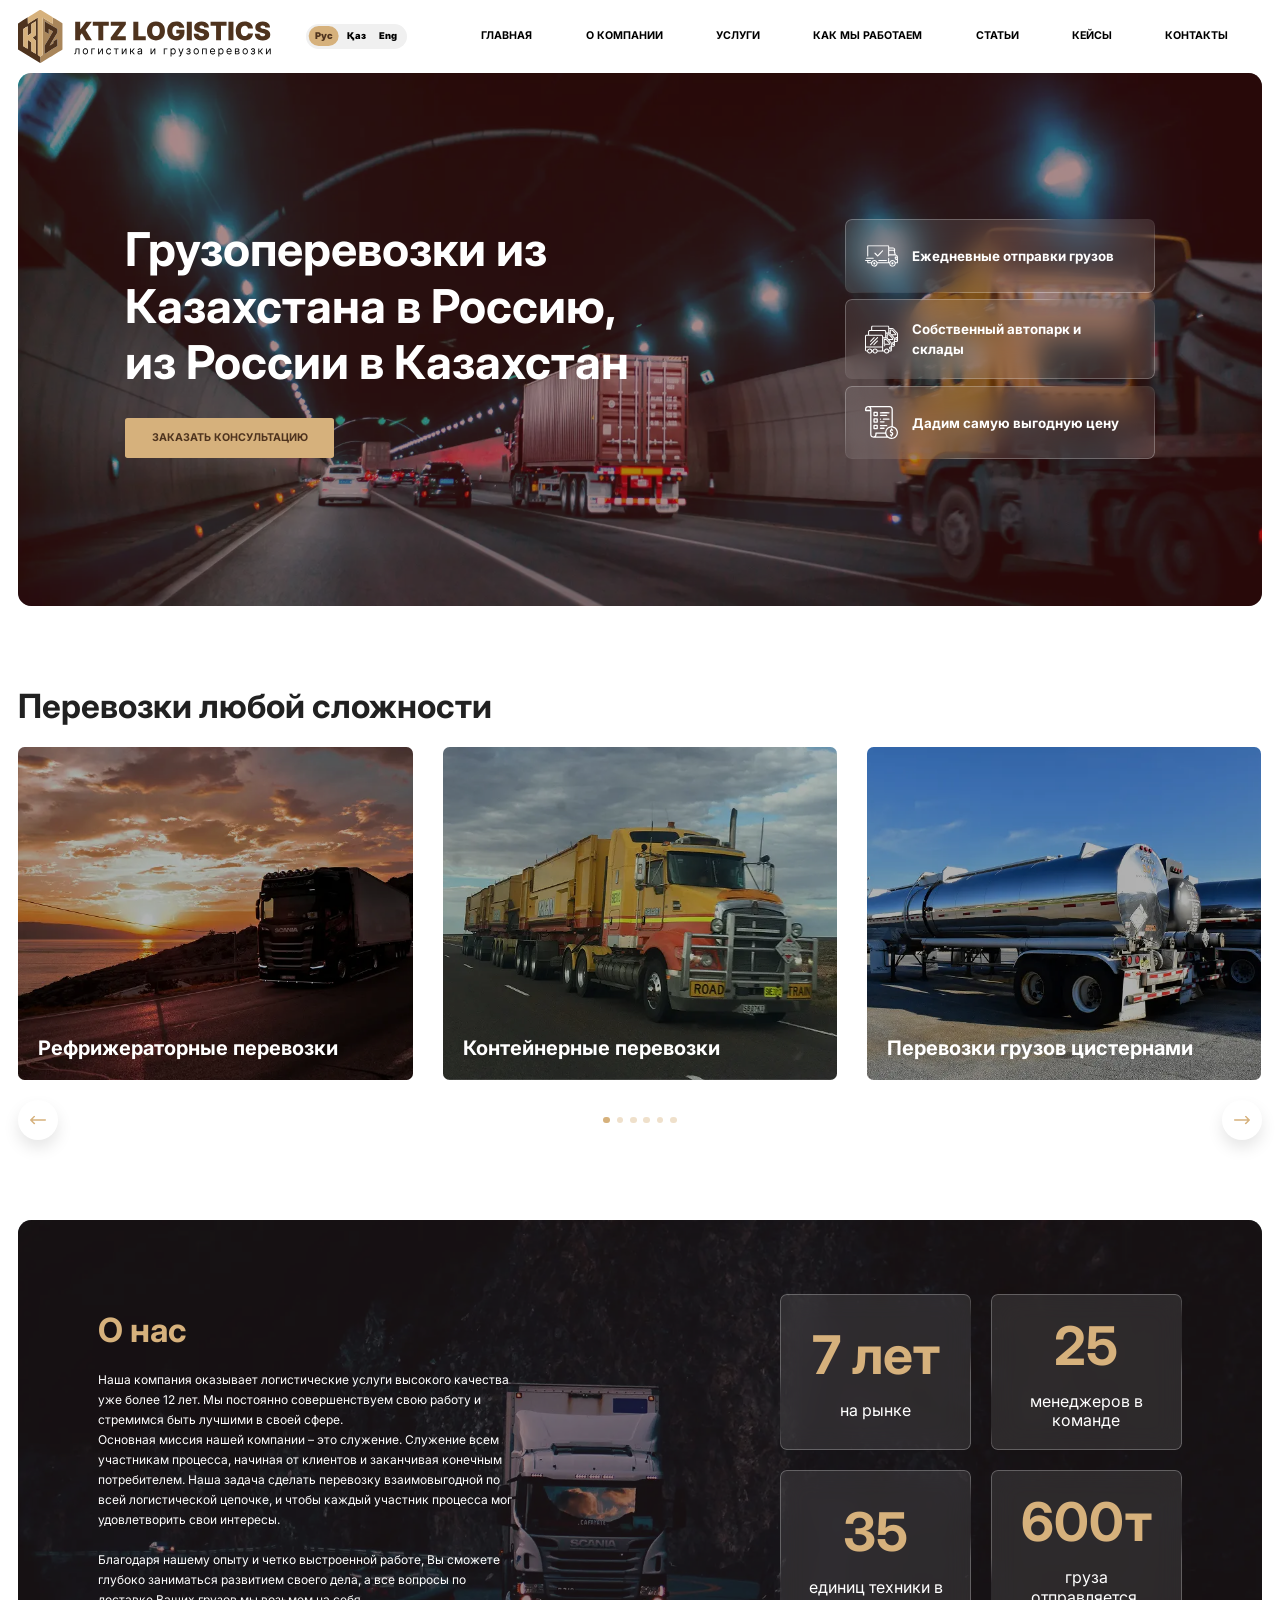
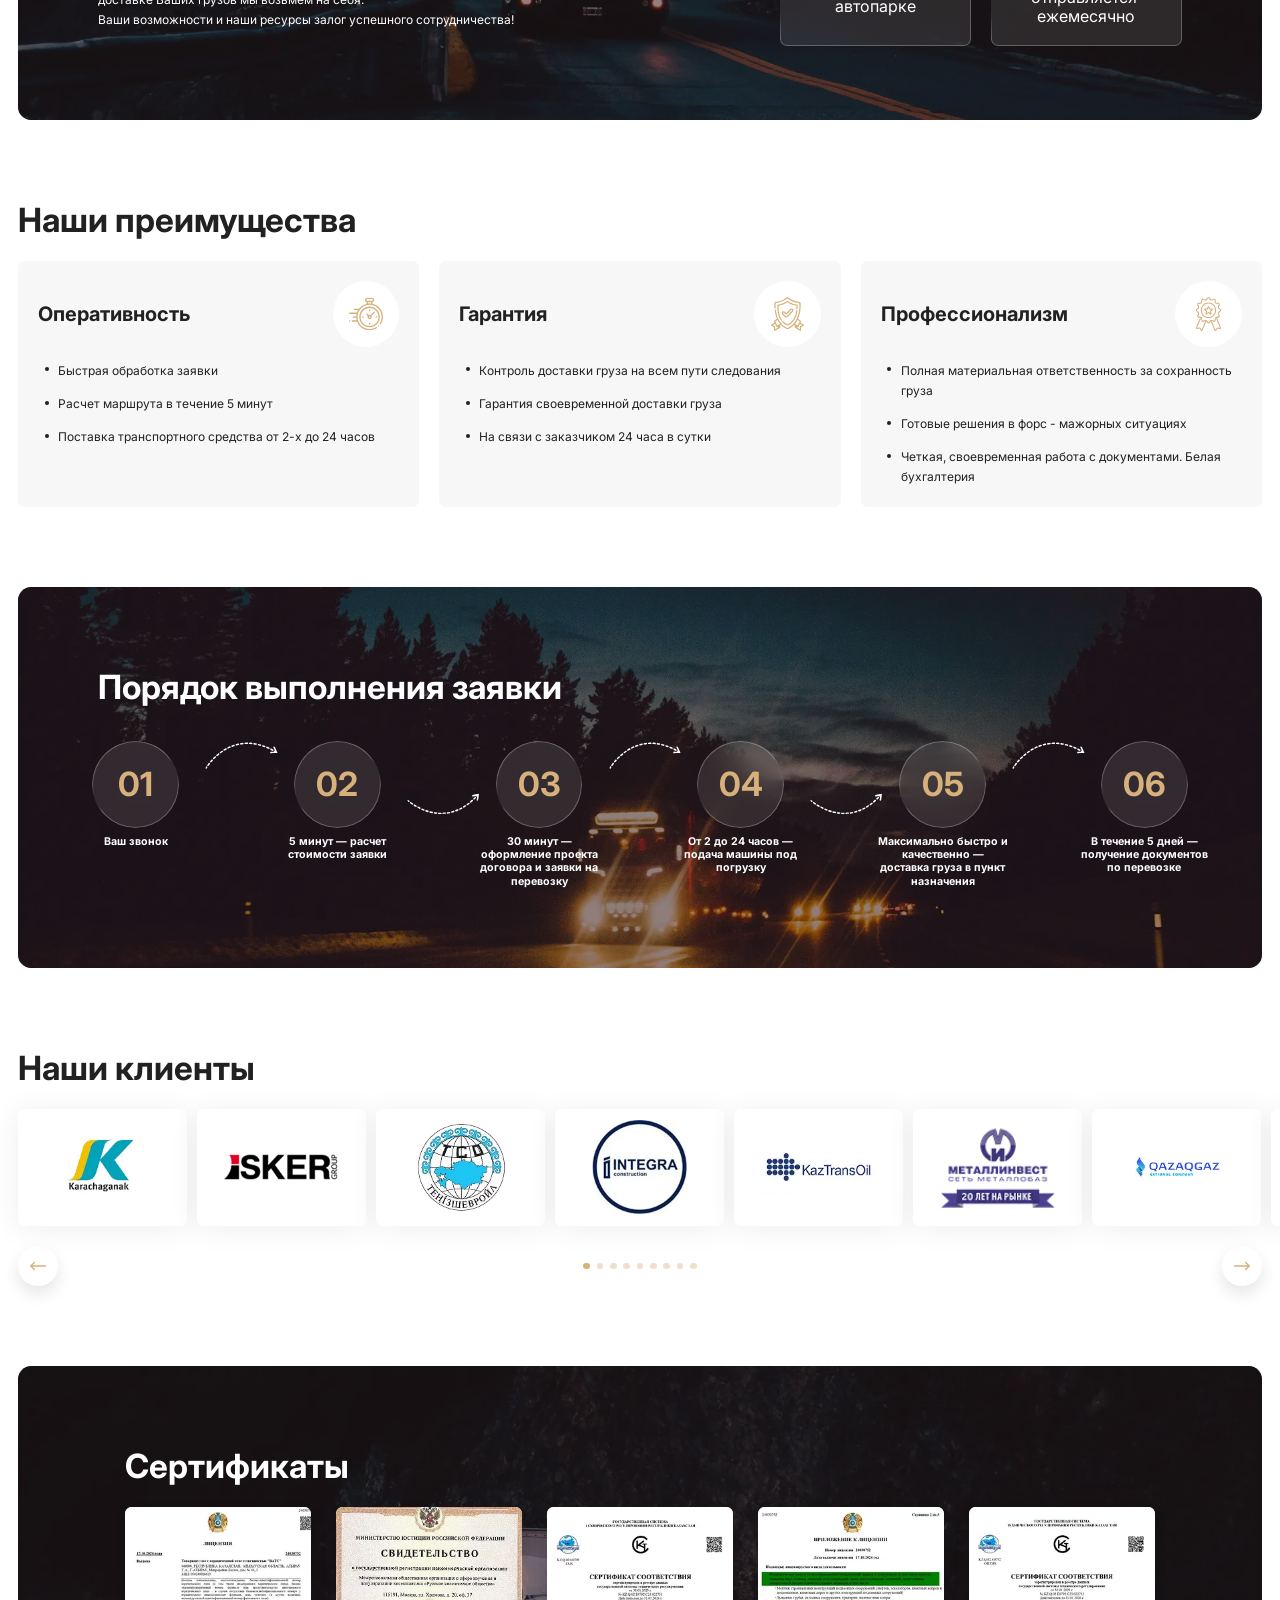
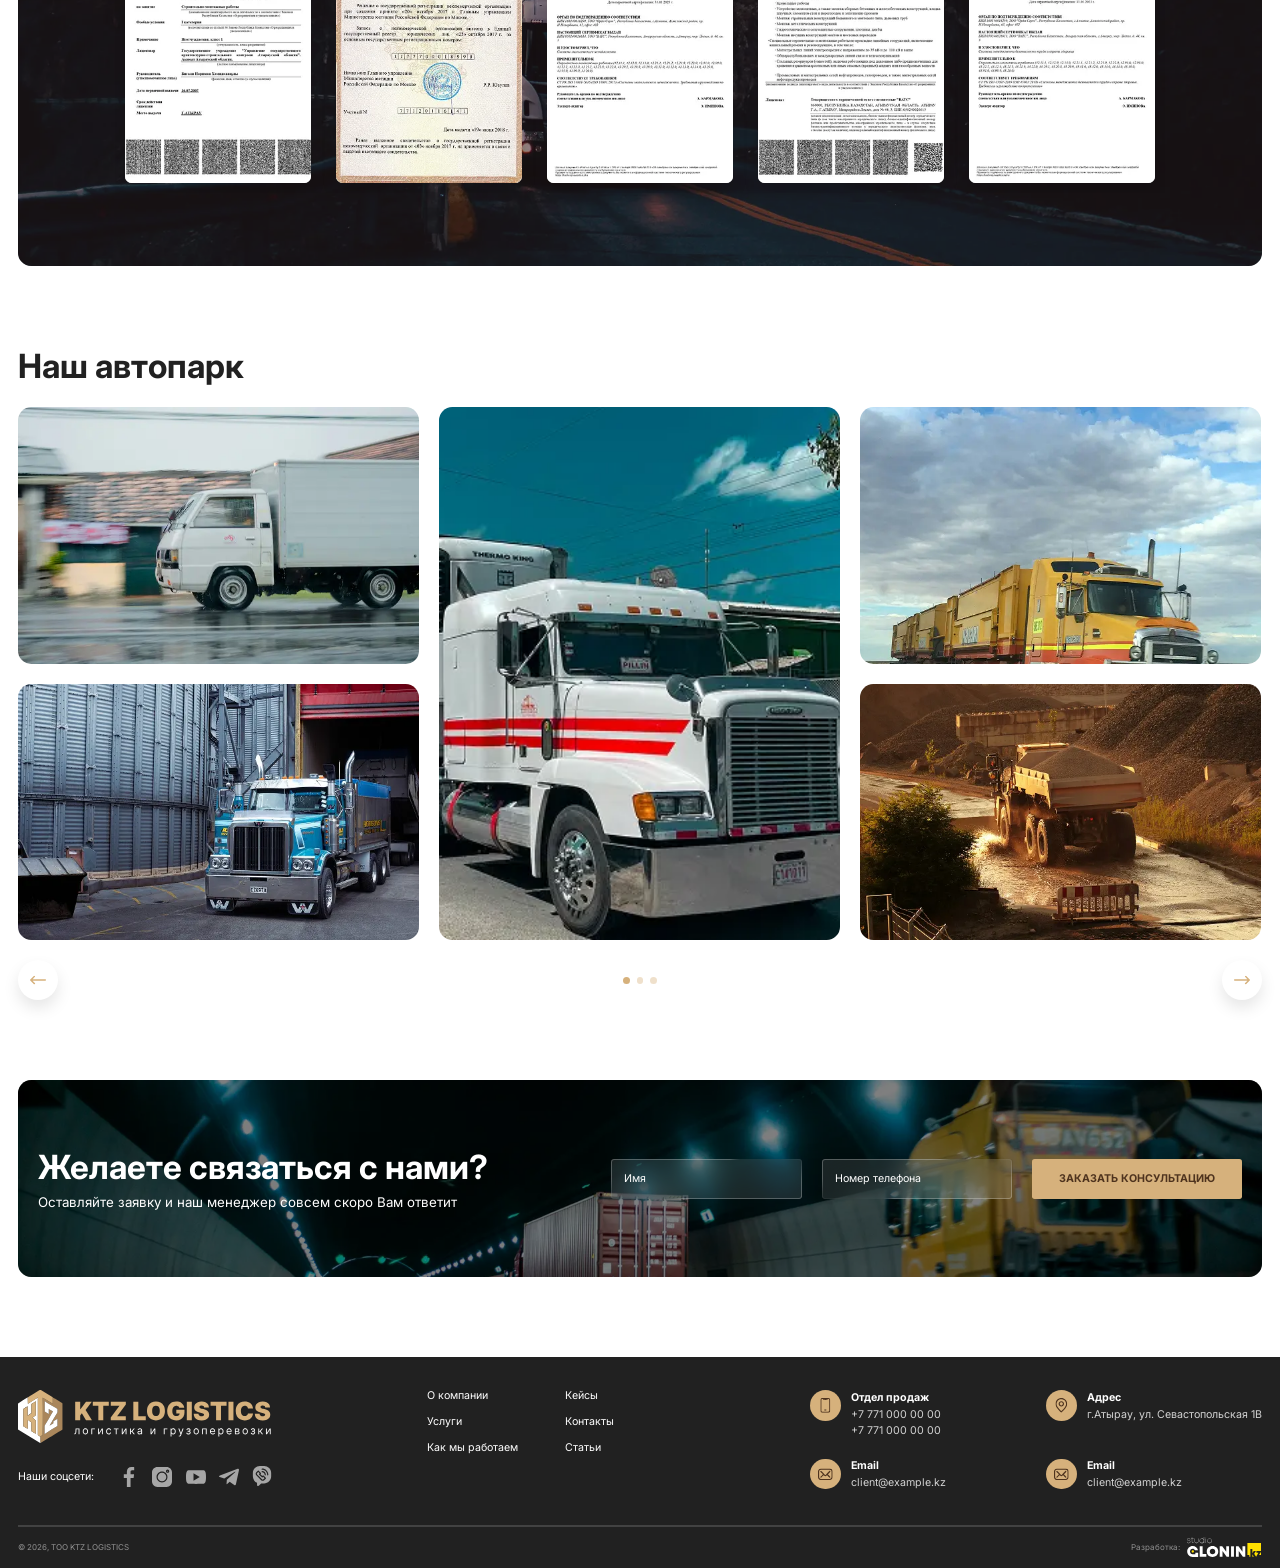
==== index.html @ 437ae52f "Add files via upload" ====
<!DOCTYPE html>
<html lang="en">

<head>
    <meta charset="UTF-8">
    <meta http-equiv="X-UA-Compatible" content="IE=edge">
    <meta name="viewport" content="width=device-width, initial-scale=1.0">
    <title>Home</title>
    <link rel="preconnect" href="https://fonts.googleapis.com">
    <link rel="preconnect" href="https://fonts.gstatic.com" crossorigin>
    <link
        href="https://fonts.googleapis.com/css2?family=Inter:ital,opsz,wght@0,14..32,100..900;1,14..32,100..900&display=swap"
        rel="stylesheet">
    <link rel="stylesheet" href="css/swiper.css">
    <link rel="stylesheet" href="css/aos.css">
    <link rel="stylesheet" href="css/fancybox.css">
    <link rel="stylesheet" href="css/style.min.css">
</head>

<body>

    <header class="header">
        <div class="container">
            <div class="header__inner">
                <div class="header__logo logo" data-aos="fade">
                    <img src="images/logo.svg" alt="logo">
                    <img src="images/logo-white.svg" alt="logo">
                </div>
                <div class="header__wrapper">
                    <div class="header__langs langs" data-aos="fade">
                        <ul class="langs__list">
                            <li class="langs__item">
                                Рус
                            </li>
                            <li class="langs__item">
                                <a class="langs__link" href="#">
                                    Қаз
                                </a>
                            </li>
                            <li class="langs__item">
                                <a class="langs__link" href="#">
                                    Eng
                                </a>
                            </li>
                        </ul>
                    </div>
                    <nav class="header__menu menu" data-aos="fade">
                        <ul class="menu__list">
                            <li class="menu__item">
                                <a class="menu__link" href="#">
                                    Главная
                                </a>
                            </li>
                            <li class="menu__item">
                                <a class="menu__link" href="#">
                                    О компании
                                </a>
                            </li>
                            <li class="menu__item">
                                <a class="menu__link" href="#">
                                    Услуги
                                </a>
                            </li>
                            <li class="menu__item">
                                <a class="menu__link" href="#">
                                    Как мы работаем
                                </a>
                            </li>
                            <li class="menu__item">
                                <a class="menu__link" href="#">
                                    Статьи
                                </a>
                            </li>
                            <li class="menu__item">
                                <a class="menu__link" href="#">
                                    Кейсы
                                </a>
                            </li>
                            <li class="menu__item">
                                <a class="menu__link" href="#">
                                    Контакты
                                </a>
                            </li>
                        </ul>
                    </nav>
                </div>
                <div class="header__wrp" data-aos="fade">
                    <div class="header__burger">
                        <span></span>
                        <span></span>
                        <span></span>
                    </div>
                </div>
            </div>
        </div>
    </header>

    <div class="big-wrapper">
        <div class="wrapper">
            <main class="main">
                <section class="main__heading heading">
                    <div class="container">
                        <div class="heading__inner">
                            <picture class="heading__bg">
                                <img src="images/heading-bg.jpg" alt="bg">
                            </picture>
                            <div class="heading__content" data-aos="fade-right">
                                <h1 class="heading__title">
                                    Грузоперевозки из Казахстана в Россию, <br>
                                    из России в Казахстан
                                </h1>
                                <a class="heading__link btn" href="#">
                                    ЗАказать консультацию
                                </a>
                            </div>
                            <div class="heading__points points">
                                <ul class="points__list">
                                    <li class="points__item" data-aos="fade-up">
                                        <picture class="points__icon">
                                            <img src="images/points-icon-1.svg" alt="icon">
                                        </picture>
                                        <h5 class="points__subtitle">
                                            Ежедневные отправки грузов
                                        </h5>
                                    </li>
                                    <li class="points__item" data-aos="fade-up" data-aos-delay="250">
                                        <picture class="points__icon">
                                            <img src="images/points-icon-2.svg" alt="icon">
                                        </picture>
                                        <h5 class="points__subtitle">
                                            Собственный автопарк и склады
                                        </h5>
                                    </li>
                                    <li class="points__item" data-aos="fade-up" data-aos-delay="500">
                                        <picture class="points__icon">
                                            <img src="images/points-icon-3.svg" alt="icon">
                                        </picture>
                                        <h5 class="points__subtitle">
                                            Дадим самую выгодную цену
                                        </h5>
                                    </li>
                                </ul>
                            </div>
                        </div>
                    </div>
                </section>
                <section class="main__services services">
                    <div class="container">
                        <div class="services__inner">
                            <div class="services__titling titling" data-aos="fade-right">
                                <h2 class="titling__title">
                                    Перевозки любой сложности
                                </h2>
                            </div>
                            <div class="services__slider swiper" data-aos="fade-up">
                                <div class="swiper-wrapper">
                                    <div class="swiper-slide">
                                        <a class="services__item services-item" href="#">
                                            <picture class="services-item__img">
                                                <img src="images/services-img-1.jpg" alt="img">
                                            </picture>
                                            <div class="services-item__text">
                                                Рефрижераторные перевозки
                                            </div>
                                        </a>
                                    </div>
                                    <div class="swiper-slide">
                                        <a class="services__item services-item" href="#">
                                            <picture class="services-item__img">
                                                <img src="images/services-img-2.jpg" alt="img">
                                            </picture>
                                            <div class="services-item__text">
                                                Контейнерные перевозки
                                            </div>
                                        </a>
                                    </div>
                                    <div class="swiper-slide">
                                        <a class="services__item services-item" href="#">
                                            <picture class="services-item__img">
                                                <img src="images/services-img-3.jpg" alt="img">
                                            </picture>
                                            <div class="services-item__text">
                                                Перевозки грузов цистернами
                                            </div>
                                        </a>
                                    </div>
                                    <div class="swiper-slide">
                                        <a class="services__item services-item" href="#">
                                            <picture class="services-item__img">
                                                <img src="images/services-img-1.jpg" alt="img">
                                            </picture>
                                            <div class="services-item__text">
                                                Рефрижераторные перевозки
                                            </div>
                                        </a>
                                    </div>
                                    <div class="swiper-slide">
                                        <a class="services__item services-item" href="#">
                                            <picture class="services-item__img">
                                                <img src="images/services-img-2.jpg" alt="img">
                                            </picture>
                                            <div class="services-item__text">
                                                Контейнерные перевозки
                                            </div>
                                        </a>
                                    </div>
                                    <div class="swiper-slide">
                                        <a class="services__item services-item" href="#">
                                            <picture class="services-item__img">
                                                <img src="images/services-img-3.jpg" alt="img">
                                            </picture>
                                            <div class="services-item__text">
                                                Перевозки грузов цистернами
                                            </div>
                                        </a>
                                    </div>
                                </div>
                                <div class="services__navigation navigation">
                                    <div class="navigation__arrow arrow arrow--services-prev">
                                        <svg width="24" height="24" viewBox="0 0 24 24" fill="none"
                                            xmlns="http://www.w3.org/2000/svg">
                                            <g clip-path="url(#clip0_5903_259230)">
                                                <g clip-path="url(#clip1_5903_259230)">
                                                    <path
                                                        d="M3.83919 10.8889C3.92505 10.8889 4.015 10.8889 4.10086 10.8889C10.2992 10.893 16.5015 10.897 22.6998 10.9011C22.8797 10.9011 23.0719 10.9093 23.2436 10.9584C23.7261 11.0974 24.0409 11.5839 23.9959 12.0705C23.9469 12.5815 23.5625 12.9945 23.0596 13.0599C22.9165 13.0763 22.7734 13.0763 22.6303 13.0763C16.4525 13.0722 10.2705 13.0681 4.09268 13.064C3.99456 13.064 3.89643 13.064 3.7983 13.064C3.79421 13.0803 3.78604 13.1008 3.78195 13.1171C3.8351 13.1744 3.88825 13.2316 3.9414 13.2889C5.06985 14.4173 6.1983 15.5417 7.32266 16.6742C7.86236 17.218 7.76014 17.9907 7.11415 18.3955C6.67667 18.6694 6.18604 18.6122 5.79353 18.2197C4.95537 17.3897 4.12539 16.5556 3.29132 15.7216C2.3305 14.7648 1.37377 13.8081 0.412954 12.8473C-0.147182 12.2872 -0.143093 11.6739 0.421132 11.1137C2.1874 9.35565 3.94958 7.59755 5.71176 5.83128C6.06747 5.47558 6.47224 5.33248 6.95469 5.52055C7.69064 5.81084 7.8828 6.71033 7.32675 7.28682C6.66849 7.96962 5.99387 8.63197 5.32335 9.30249C4.86134 9.7645 4.39933 10.2265 3.93732 10.6926C3.89234 10.7376 3.85146 10.7867 3.80648 10.8357C3.82284 10.8521 3.83101 10.8725 3.83919 10.8889Z"
                                                        fill="#D6B17C" />
                                                </g>
                                            </g>
                                            <defs>
                                                <clipPath id="clip0_5903_259230">
                                                    <rect width="24" height="24" fill="white"
                                                        transform="translate(24 1.04908e-06) rotate(90)" />
                                                </clipPath>
                                                <clipPath id="clip1_5903_259230">
                                                    <rect width="13.1285" height="24" fill="white"
                                                        transform="translate(24 5.4375) rotate(90)" />
                                                </clipPath>
                                            </defs>
                                        </svg>
                                    </div>
                                    <div class="navigation__pagination pagination pagination--services"></div>
                                    <div class="navigation__arrow arrow arrow--services-next">
                                        <svg width="24" height="24" viewBox="0 0 24 24" fill="none"
                                            xmlns="http://www.w3.org/2000/svg">
                                            <g clip-path="url(#clip0_5903_259277)">
                                                <g clip-path="url(#clip1_5903_259277)">
                                                    <path
                                                        d="M20.1608 10.8889C20.0749 10.8889 19.9849 10.8889 19.8991 10.8889C13.7008 10.893 7.4984 10.897 1.3001 10.9011C1.1202 10.9011 0.928041 10.9093 0.75632 10.9584C0.273867 11.0974 -0.0409538 11.5839 0.00402063 12.0705C0.0530837 12.5815 0.437411 12.9945 0.940307 13.0599C1.08341 13.0763 1.22651 13.0763 1.36961 13.0763C7.54746 13.0722 13.7294 13.0681 19.9073 13.064C20.0054 13.064 20.1035 13.064 20.2016 13.064C20.2057 13.0803 20.2139 13.1008 20.218 13.1171C20.1648 13.1744 20.1117 13.2316 20.0585 13.2889C18.9301 14.4173 17.8016 15.5417 16.6773 16.6742C16.1376 17.218 16.2398 17.9907 16.8858 18.3955C17.3233 18.6694 17.8139 18.6122 18.2064 18.2197C19.0446 17.3897 19.8745 16.5556 20.7086 15.7216C21.6694 14.7648 22.6262 13.8081 23.587 12.8473C24.1471 12.2872 24.143 11.6739 23.5788 11.1137C21.8125 9.35565 20.0504 7.59755 18.2882 5.83128C17.9325 5.47558 17.5277 5.33248 17.0452 5.52055C16.3093 5.81084 16.1171 6.71033 16.6732 7.28682C17.3314 7.96962 18.0061 8.63197 18.6766 9.30249C19.1386 9.7645 19.6006 10.2265 20.0626 10.6926C20.1076 10.7376 20.1485 10.7867 20.1935 10.8357C20.1771 10.8521 20.1689 10.8725 20.1608 10.8889Z"
                                                        fill="#D6B17C" />
                                                </g>
                                            </g>
                                            <defs>
                                                <clipPath id="clip0_5903_259277">
                                                    <rect width="24" height="24" fill="white"
                                                        transform="matrix(4.37114e-08 1 1 -4.37114e-08 0 1.04908e-06)" />
                                                </clipPath>
                                                <clipPath id="clip1_5903_259277">
                                                    <rect width="13.1285" height="24" fill="white"
                                                        transform="matrix(4.37114e-08 1 1 -4.37114e-08 0 5.4375)" />
                                                </clipPath>
                                            </defs>
                                        </svg>

                                    </div>
                                </div>
                            </div>
                        </div>
                    </div>
                </section>
                <section class="main__about about" data-aos="fade-up">
                    <div class="container">
                        <div class="about__inner">
                            <div class="about__titling titling titling--light" data-aos="fade-right">
                                <h2 class="titling__title">
                                    О нас
                                </h2>
                                <p class="titling__text">
                                    Наша компания оказывает логистические услуги высокого качества уже более 12 лет. Мы
                                    постоянно совершенствуем свою работу и стремимся быть лучшими в своей сфере. <br>
                                    Основная миссия нашей компании – это служение. Служение всем участникам процесса,
                                    начиная от клиентов и заканчивая конечным потребителем. Наша задача сделать
                                    перевозку
                                    взаимовыгодной по всей логистической цепочке, и чтобы каждый участник процесса мог
                                    удовлетворить свои интересы.
                                    <br> <br>
                                    Благодаря нашему опыту и четко выстроенной работе, Вы сможете глубоко заниматься
                                    развитием своего дела, а все вопросы по <br>
                                    доставке Ваших грузов мы возьмем на себя. <br>
                                    Ваши возможности и наши ресурсы залог успешного сотрудничества!
                                </p>
                            </div>
                            <picture class="about__bg">
                                <img src="images/about-bg.jpg" alt="bg">
                            </picture>
                            <div class="about__digits digits">
                                <ul class="digits__list">
                                    <li class="digits__item" data-aos="zoom-in" data-aos-delay="250">
                                        <div class="digits__digit">
                                            7 лет
                                        </div>
                                        <div class="digits__text">
                                            на рынке
                                        </div>
                                    </li>
                                    <li class="digits__item" data-aos="zoom-in" data-aos-delay="500">
                                        <div class="digits__digit">
                                            25
                                        </div>
                                        <div class="digits__text">
                                            менеджеров
                                            в команде
                                        </div>
                                    </li>
                                    <li class="digits__item" data-aos="zoom-in" data-aos-delay="750">
                                        <div class="digits__digit">
                                            35
                                        </div>
                                        <div class="digits__text">
                                            единиц техники
                                            в автопарке
                                        </div>
                                    </li>
                                    <li class="digits__item" data-aos="zoom-in" data-aos-delay="1000">
                                        <div class="digits__digit">
                                            600т
                                        </div>
                                        <div class="digits__text">
                                            груза отправляется ежемесячно
                                        </div>
                                    </li>
                                </ul>
                            </div>
                        </div>
                    </div>
                </section>
                <section class="main__advantages advantages">
                    <div class="container">
                        <div class="advantages__titling titling" data-aos="fade-right">
                            <h2 class="titling__title">
                                Наши преимущества
                            </h2>
                        </div>
                        <div class="advantages__items">
                            <div class="advantages__item advantages-item" data-aos="zoom-in">
                                <div class="advantages-item__head">
                                    <h5 class="advantages-item__title">
                                        Оперативность
                                    </h5>
                                    <picture class="advantages-item__icon">
                                        <img src="images/advantages-icon-1.svg" alt="icon">
                                    </picture>
                                </div>
                                <ul class="advantages-item__list">
                                    <li class="advantages-item__point">
                                        Быстрая обработка заявки
                                    </li>
                                    <li class="advantages-item__point">
                                        Расчет маршрута в течение 5 минут
                                    </li>
                                    <li class="advantages-item__point">
                                        Поставка транспортного средства от 2-х до 24 часов
                                    </li>
                                </ul>
                            </div>
                            <div class="advantages__item advantages-item" data-aos="zoom-in" data-aos-delay="250">
                                <div class="advantages-item__head">
                                    <h5 class="advantages-item__title">
                                        Гарантия
                                    </h5>
                                    <picture class="advantages-item__icon">
                                        <img src="images/advantages-icon-2.svg" alt="icon">
                                    </picture>
                                </div>
                                <ul class="advantages-item__list">
                                    <li class="advantages-item__point">
                                        Контроль доставки груза на всем пути следования
                                    </li>
                                    <li class="advantages-item__point">
                                        Гарантия своевременной доставки груза
                                    </li>
                                    <li class="advantages-item__point">
                                        На связи с заказчиком 24 часа в сутки
                                    </li>
                                </ul>
                            </div>
                            <div class="advantages__item advantages-item" data-aos="zoom-in" data-aos-delay="500">
                                <div class="advantages-item__head">
                                    <h5 class="advantages-item__title">
                                        Профессионализм
                                    </h5>
                                    <picture class="advantages-item__icon">
                                        <img src="images/advantages-icon-3.svg" alt="icon">
                                    </picture>
                                </div>
                                <ul class="advantages-item__list">
                                    <li class="advantages-item__point">
                                        Полная материальная ответственность за сохранность груза
                                    </li>
                                    <li class="advantages-item__point">
                                        Готовые решения в форс - мажорных ситуациях
                                    </li>
                                    <li class="advantages-item__point">
                                        Четкая, своевременная работа с документами. Белая бухгалтерия
                                    </li>
                                </ul>
                            </div>
                        </div>
                    </div>
                </section>
                <section class="main__steps steps" data-aos="fade-up">
                    <div class="container">
                        <div class="steps__inner">
                            <div class="steps__titling titling titling--white" data-aos="fade-right">
                                <h2 class="titling__title">
                                    Порядок выполнения заявки
                                </h2>
                            </div>
                            <picture class="steps__bg">
                                <img src="images/steps-bg.jpg" alt="bg">
                            </picture>
                            <ol class="steps__list">
                                <li class="steps__item steps-item" data-aos="zoom-in">
                                    <div class="steps-item__head">
                                        <div class="steps-item__digit">

                                        </div>
                                    </div>
                                    <div class="steps-item__text">
                                        Ваш звонок
                                    </div>
                                    <picture class="steps-item__arrow">
                                        <img src="images/steps-arrow-1.svg" alt="arrow" data-aos="fade"
                                            data-aos-delay="250">
                                    </picture>
                                </li>
                                <li class="steps__item steps-item" data-aos="zoom-in" data-aos-delay="250">
                                    <div class="steps-item__head">
                                        <div class="steps-item__digit">

                                        </div>
                                    </div>
                                    <div class="steps-item__text">
                                        5 минут — расчет <br> стоимости заявки
                                    </div>
                                    <picture class="steps-item__arrow">
                                        <img src="images/steps-arrow-2.svg" alt="arrow" data-aos="fade"
                                            data-aos-delay="500">
                                    </picture>
                                </li>
                                <li class="steps__item steps-item" data-aos="zoom-in" data-aos-delay="500">
                                    <div class="steps-item__head">
                                        <div class="steps-item__digit">

                                        </div>
                                    </div>
                                    <div class="steps-item__text">
                                        30 минут — <br> оформление проекта <br> договора и заявки на <br> перевозку
                                    </div>
                                    <picture class="steps-item__arrow">
                                        <img src="images/steps-arrow-1.svg" alt="arrow" data-aos="fade"
                                            data-aos-delay="750">
                                    </picture>
                                </li>
                                <li class="steps__item steps-item" data-aos="zoom-in" data-aos-delay="750">
                                    <div class="steps-item__head">
                                        <div class="steps-item__digit">

                                        </div>
                                    </div>
                                    <div class="steps-item__text">
                                        От 2 до 24 часов — <br> подача машины под <br> погрузку
                                    </div>
                                    <picture class="steps-item__arrow">
                                        <img src="images/steps-arrow-2.svg" alt="arrow" data-aos="fade"
                                            data-aos-delay="1000">
                                    </picture>
                                </li>
                                <li class="steps__item steps-item" data-aos="zoom-in" data-aos-delay="1000">
                                    <div class="steps-item__head">
                                        <div class="steps-item__digit">

                                        </div>
                                    </div>
                                    <div class="steps-item__text">
                                        Максимально быстро и <br> качественно — <br> доставка груза в пункт назначения
                                    </div>
                                    <picture class="steps-item__arrow">
                                        <img src="images/steps-arrow-1.svg" alt="arrow" data-aos="fade"
                                            data-aos-delay="1250">
                                    </picture>
                                </li>
                                <li class="steps__item steps-item" data-aos="zoom-in" data-aos-delay="1250">
                                    <div class="steps-item__head">
                                        <div class="steps-item__digit">

                                        </div>
                                    </div>
                                    <div class="steps-item__text">
                                        В течение 5 дней — <br> получение документов <br> по перевозке
                                    </div>
                                </li>
                            </ol>
                        </div>
                    </div>
                </section>
                <section class="main__partners partners">
                    <div class="container">
                        <div class="partners__inner">
                            <div class="partners__titling titling" data-aos="fade-right">
                                <h2 class="titling__title">
                                    Наши клиенты
                                </h2>
                            </div>
                            <div class="partners__slider swiper" data-aos="fade-up">
                                <div class="swiper-wrapper">
                                    <div class="swiper-slide">
                                        <div class="partners__item partners-item">
                                            <picture class="partners-item__img"> <img src="images/partners-img-1.png"
                                                    alt="img">
                                            </picture>
                                        </div>
                                    </div>
                                    <div class="swiper-slide">
                                        <div class="partners__item partners-item">
                                            <picture class="partners-item__img"> <img src="images/partners-img-2.png"
                                                    alt="img">
                                            </picture>
                                        </div>
                                    </div>
                                    <div class="swiper-slide">
                                        <div class="partners__item partners-item">
                                            <picture class="partners-item__img"> <img src="images/partners-img-3.png"
                                                    alt="img">
                                            </picture>
                                        </div>
                                    </div>
                                    <div class="swiper-slide">
                                        <div class="partners__item partners-item">
                                            <picture class="partners-item__img"> <img src="images/partners-img-4.png"
                                                    alt="img">
                                            </picture>
                                        </div>
                                    </div>
                                    <div class="swiper-slide">
                                        <div class="partners__item partners-item">
                                            <picture class="partners-item__img"> <img src="images/partners-img-5.png"
                                                    alt="img">
                                            </picture>
                                        </div>
                                    </div>
                                    <div class="swiper-slide">
                                        <div class="partners__item partners-item">
                                            <picture class="partners-item__img"> <img src="images/partners-img-6.png"
                                                    alt="img">
                                            </picture>
                                        </div>
                                    </div>
                                    <div class="swiper-slide">
                                        <div class="partners__item partners-item">
                                            <picture class="partners-item__img"> <img src="images/partners-img-7.png"
                                                    alt="img">
                                            </picture>
                                        </div>
                                    </div>
                                    <div class="swiper-slide">
                                        <div class="partners__item partners-item">
                                            <picture class="partners-item__img"> <img src="images/partners-img-6.png"
                                                    alt="img">
                                            </picture>
                                        </div>
                                    </div>
                                    <div class="swiper-slide">
                                        <div class="partners__item partners-item">
                                            <picture class="partners-item__img"> <img src="images/partners-img-7.png"
                                                    alt="img">
                                            </picture>
                                        </div>
                                    </div>
                                </div>
                                <div class="partners__navigation navigation">
                                    <div class="navigation__arrow arrow arrow--partners-prev">
                                        <svg width="24" height="24" viewBox="0 0 24 24" fill="none"
                                            xmlns="http://www.w3.org/2000/svg">
                                            <g clip-path="url(#clip0_5903_258848)">
                                                <g clip-path="url(#clip1_5903_258848)">
                                                    <path
                                                        d="M3.83919 10.8889C3.92505 10.8889 4.015 10.8889 4.10086 10.8889C10.2992 10.893 16.5015 10.897 22.6998 10.9011C22.8797 10.9011 23.0719 10.9093 23.2436 10.9584C23.7261 11.0974 24.0409 11.5839 23.9959 12.0705C23.9469 12.5815 23.5625 12.9945 23.0596 13.0599C22.9165 13.0763 22.7734 13.0763 22.6303 13.0763C16.4525 13.0722 10.2705 13.0681 4.09268 13.064C3.99456 13.064 3.89643 13.064 3.7983 13.064C3.79421 13.0803 3.78604 13.1008 3.78195 13.1171C3.8351 13.1744 3.88825 13.2316 3.9414 13.2889C5.06985 14.4173 6.1983 15.5417 7.32266 16.6742C7.86236 17.218 7.76014 17.9907 7.11415 18.3955C6.67667 18.6694 6.18604 18.6122 5.79353 18.2197C4.95537 17.3897 4.12539 16.5556 3.29132 15.7216C2.3305 14.7648 1.37377 13.8081 0.412954 12.8473C-0.147182 12.2872 -0.143093 11.6739 0.421132 11.1137C2.1874 9.35565 3.94958 7.59755 5.71176 5.83128C6.06747 5.47558 6.47224 5.33248 6.95469 5.52055C7.69064 5.81084 7.8828 6.71033 7.32675 7.28682C6.66849 7.96962 5.99387 8.63197 5.32335 9.30249C4.86134 9.7645 4.39933 10.2265 3.93732 10.6926C3.89234 10.7376 3.85146 10.7867 3.80648 10.8357C3.82284 10.8521 3.83101 10.8725 3.83919 10.8889Z"
                                                        fill="#D6B17C" />
                                                </g>
                                            </g>
                                            <defs>
                                                <clipPath id="clip0_5903_258848">
                                                    <rect width="24" height="24" fill="white"
                                                        transform="translate(24 1.04908e-06) rotate(90)" />
                                                </clipPath>
                                                <clipPath id="clip1_5903_258848">
                                                    <rect width="13.1285" height="24" fill="white"
                                                        transform="translate(24 5.4375) rotate(90)" />
                                                </clipPath>
                                            </defs>
                                        </svg>
                                    </div>
                                    <div class="navigation__pagination pagination pagination--partners"></div>
                                    <div class="navigation__arrow arrow arrow--partners-next">
                                        <svg width="24" height="24" viewBox="0 0 24 24" fill="none"
                                            xmlns="http://www.w3.org/2000/svg">
                                            <g clip-path="url(#clip0_5903_258895)">
                                                <g clip-path="url(#clip1_5903_258895)">
                                                    <path
                                                        d="M20.1608 10.8889C20.0749 10.8889 19.9849 10.8889 19.8991 10.8889C13.7008 10.893 7.4984 10.897 1.3001 10.9011C1.1202 10.9011 0.928041 10.9093 0.75632 10.9584C0.273867 11.0974 -0.0409538 11.5839 0.00402063 12.0705C0.0530837 12.5815 0.437411 12.9945 0.940307 13.0599C1.08341 13.0763 1.22651 13.0763 1.36961 13.0763C7.54746 13.0722 13.7294 13.0681 19.9073 13.064C20.0054 13.064 20.1035 13.064 20.2016 13.064C20.2057 13.0803 20.2139 13.1008 20.218 13.1171C20.1648 13.1744 20.1117 13.2316 20.0585 13.2889C18.9301 14.4173 17.8016 15.5417 16.6773 16.6742C16.1376 17.218 16.2398 17.9907 16.8858 18.3955C17.3233 18.6694 17.8139 18.6122 18.2064 18.2197C19.0446 17.3897 19.8745 16.5556 20.7086 15.7216C21.6694 14.7648 22.6262 13.8081 23.587 12.8473C24.1471 12.2872 24.143 11.6739 23.5788 11.1137C21.8125 9.35565 20.0504 7.59755 18.2882 5.83128C17.9325 5.47558 17.5277 5.33248 17.0452 5.52055C16.3093 5.81084 16.1171 6.71033 16.6732 7.28682C17.3314 7.96962 18.0061 8.63197 18.6766 9.30249C19.1386 9.7645 19.6006 10.2265 20.0626 10.6926C20.1076 10.7376 20.1485 10.7867 20.1935 10.8357C20.1771 10.8521 20.1689 10.8725 20.1608 10.8889Z"
                                                        fill="#D6B17C" />
                                                </g>
                                            </g>
                                            <defs>
                                                <clipPath id="clip0_5903_258895">
                                                    <rect width="24" height="24" fill="white"
                                                        transform="matrix(4.37114e-08 1 1 -4.37114e-08 0 1.04908e-06)" />
                                                </clipPath>
                                                <clipPath id="clip1_5903_258895">
                                                    <rect width="13.1285" height="24" fill="white"
                                                        transform="matrix(4.37114e-08 1 1 -4.37114e-08 0 5.4375)" />
                                                </clipPath>
                                            </defs>
                                        </svg>
                                    </div>
                                </div>
                            </div>
                        </div>
                    </div>
                </section>
                <section class="main__certificates certificates" data-aos="fade-up">
                    <div class="container">
                        <div class="certificates__inner">
                            <div class="certificates__titling titling titling--white" data-aos="fade-right">
                                <h2 class="titling__title">
                                    Сертификаты
                                </h2>
                            </div>
                            <picture class="certificates__bg">
                                <img src="images/certificates-bg.jpg" alt="bg">
                            </picture>
                            <div class="certificates__slider swiper" data-aos="fade-up">
                                <div class="swiper-wrapper">
                                    <div class="swiper-slide">
                                        <a class="certificates__item certificates-item"
                                            href="images/certificates-img-1.jpg" data-fancybox="certificates">
                                            <picture class="certificates-item__img">
                                                <img src="images/certificates-img-1.jpg" alt="img">
                                            </picture>
                                        </a>
                                    </div>
                                    <div class="swiper-slide">
                                        <a class="certificates__item certificates-item"
                                            href="images/certificates-img-2.jpg" data-fancybox="certificates">
                                            <picture class="certificates-item__img">
                                                <img src="images/certificates-img-2.jpg" alt="img">
                                            </picture>
                                        </a>
                                    </div>
                                    <div class="swiper-slide">
                                        <a class="certificates__item certificates-item"
                                            href="images/certificates-img-3.jpg" data-fancybox="certificates">
                                            <picture class="certificates-item__img">
                                                <img src="images/certificates-img-3.jpg" alt="img">
                                            </picture>
                                        </a>
                                    </div>
                                    <div class="swiper-slide">
                                        <a class="certificates__item certificates-item"
                                            href="images/certificates-img-4.jpg" data-fancybox="certificates">
                                            <picture class="certificates-item__img">
                                                <img src="images/certificates-img-4.jpg" alt="img">
                                            </picture>
                                        </a>
                                    </div>
                                    <div class="swiper-slide">
                                        <a class="certificates__item certificates-item"
                                            href="images/certificates-img-5.jpg" data-fancybox="certificates">
                                            <picture class="certificates-item__img">
                                                <img src="images/certificates-img-5.jpg" alt="img">
                                            </picture>
                                        </a>
                                    </div>
                                    <div class="swiper-slide">
                                        <a class="certificates__item certificates-item"
                                            href="images/certificates-img-1.jpg" data-fancybox="certificates">
                                            <picture class="certificates-item__img">
                                                <img src="images/certificates-img-1.jpg" alt="img">
                                            </picture>
                                        </a>
                                    </div>
                                    <div class="swiper-slide">
                                        <a class="certificates__item certificates-item"
                                            href="images/certificates-img-2.jpg" data-fancybox="certificates">
                                            <picture class="certificates-item__img">
                                                <img src="images/certificates-img-2.jpg" alt="img">
                                            </picture>
                                        </a>
                                    </div>
                                    <div class="swiper-slide">
                                        <a class="certificates__item certificates-item"
                                            href="images/certificates-img-3.jpg" data-fancybox="certificates">
                                            <picture class="certificates-item__img">
                                                <img src="images/certificates-img-3.jpg" alt="img">
                                            </picture>
                                        </a>
                                    </div>
                                    <div class="swiper-slide">
                                        <a class="certificates__item certificates-item"
                                            href="images/certificates-img-4.jpg" data-fancybox="certificates">
                                            <picture class="certificates-item__img">
                                                <img src="images/certificates-img-4.jpg" alt="img">
                                            </picture>
                                        </a>
                                    </div>
                                    <div class="swiper-slide">
                                        <a class="certificates__item certificates-item"
                                            href="images/certificates-img-5.jpg" data-fancybox="certificates">
                                            <picture class="certificates-item__img">
                                                <img src="images/certificates-img-5.jpg" alt="img">
                                            </picture>
                                        </a>
                                    </div>
                                </div>
                            </div>
                        </div>
                    </div>
                </section>
                <section class="main__gallery gallery">
                    <div class="container">
                        <div class="gallery__inner">
                            <div class="gallery__titling titling" data-aos="fade-right">
                                <h2 class="titling__title">
                                    Наш автопарк
                                </h2>
                            </div>
                            <div class="gallery__slider swiper" data-aos="fade-up">
                                <div class="swiper-wrapper">
                                    <div class="swiper-slide">
                                        <div class="gallery__item gallery-item">
                                            <a class="gallery-item__view" data-aos="zoom-in"
                                                href="images/gallery-img-1.jpg" data-fancybox="gallery">
                                                <picture class="gallery-item__img">
                                                    <img src="images/gallery-img-1.jpg" alt="img">
                                                </picture>
                                            </a>
                                            <a class="gallery-item__view" data-aos="zoom-in"
                                                href="images/gallery-img-2.jpg" data-fancybox="gallery">
                                                <picture class="gallery-item__img">
                                                    <img src="images/gallery-img-2.jpg" alt="img">
                                                </picture>
                                            </a>
                                            <a class="gallery-item__view" data-aos="zoom-in"
                                                href="images/gallery-img-3.jpg" data-fancybox="gallery">
                                                <picture class="gallery-item__img">
                                                    <img src="images/gallery-img-3.jpg" alt="img">
                                                </picture>
                                            </a>
                                            <a class="gallery-item__view" data-aos="zoom-in"
                                                href="images/gallery-img-4.jpg" data-fancybox="gallery">
                                                <picture class="gallery-item__img">
                                                    <img src="images/gallery-img-4.jpg" alt="img">
                                                </picture>
                                            </a>
                                            <a class="gallery-item__view" data-aos="zoom-in"
                                                href="images/gallery-img-5.jpg" data-fancybox="gallery">
                                                <picture class="gallery-item__img">
                                                    <img src="images/gallery-img-5.jpg" alt="img">
                                                </picture>
                                            </a>
                                        </div>
                                    </div>
                                    <div class="swiper-slide">
                                        <div class="gallery__item gallery-item">
                                            <a class="gallery-item__view" data-aos="zoom-in"
                                                href="images/gallery-img-1.jpg" data-fancybox="gallery">
                                                <picture class="gallery-item__img">
                                                    <img src="images/gallery-img-1.jpg" alt="img">
                                                </picture>
                                            </a>
                                            <a class="gallery-item__view" data-aos="zoom-in"
                                                href="images/gallery-img-2.jpg" data-fancybox="gallery">
                                                <picture class="gallery-item__img">
                                                    <img src="images/gallery-img-2.jpg" alt="img">
                                                </picture>
                                            </a>
                                            <a class="gallery-item__view" data-aos="zoom-in"
                                                href="images/gallery-img-3.jpg" data-fancybox="gallery">
                                                <picture class="gallery-item__img">
                                                    <img src="images/gallery-img-3.jpg" alt="img">
                                                </picture>
                                            </a>
                                            <a class="gallery-item__view" data-aos="zoom-in"
                                                href="images/gallery-img-4.jpg" data-fancybox="gallery">
                                                <picture class="gallery-item__img">
                                                    <img src="images/gallery-img-4.jpg" alt="img">
                                                </picture>
                                            </a>
                                            <a class="gallery-item__view" data-aos="zoom-in"
                                                href="images/gallery-img-5.jpg" data-fancybox="gallery">
                                                <picture class="gallery-item__img">
                                                    <img src="images/gallery-img-5.jpg" alt="img">
                                                </picture>
                                            </a>
                                        </div>
                                    </div>
                                    <div class="swiper-slide">
                                        <div class="gallery__item gallery-item">
                                            <a class="gallery-item__view" data-aos="zoom-in"
                                                href="images/gallery-img-1.jpg" data-fancybox="gallery">
                                                <picture class="gallery-item__img">
                                                    <img src="images/gallery-img-1.jpg" alt="img">
                                                </picture>
                                            </a>
                                            <a class="gallery-item__view" data-aos="zoom-in"
                                                href="images/gallery-img-2.jpg" data-fancybox="gallery">
                                                <picture class="gallery-item__img">
                                                    <img src="images/gallery-img-2.jpg" alt="img">
                                                </picture>
                                            </a>
                                            <a class="gallery-item__view" data-aos="zoom-in"
                                                href="images/gallery-img-3.jpg" data-fancybox="gallery">
                                                <picture class="gallery-item__img">
                                                    <img src="images/gallery-img-3.jpg" alt="img">
                                                </picture>
                                            </a>
                                            <a class="gallery-item__view" data-aos="zoom-in"
                                                href="images/gallery-img-4.jpg" data-fancybox="gallery">
                                                <picture class="gallery-item__img">
                                                    <img src="images/gallery-img-4.jpg" alt="img">
                                                </picture>
                                            </a>
                                            <a class="gallery-item__view" data-aos="zoom-in"
                                                href="images/gallery-img-5.jpg" data-fancybox="gallery">
                                                <picture class="gallery-item__img">
                                                    <img src="images/gallery-img-5.jpg" alt="img">
                                                </picture>
                                            </a>
                                        </div>
                                    </div>
                                </div>
                                <div class="gallery__navigation navigation">
                                    <div class="navigation__arrow arrow arrow--gallery-prev">
                                        <svg width="24" height="24" viewBox="0 0 24 24" fill="none"
                                            xmlns="http://www.w3.org/2000/svg">
                                            <g clip-path="url(#clip0_5903_258848)">
                                                <g clip-path="url(#clip1_5903_258848)">
                                                    <path
                                                        d="M3.83919 10.8889C3.92505 10.8889 4.015 10.8889 4.10086 10.8889C10.2992 10.893 16.5015 10.897 22.6998 10.9011C22.8797 10.9011 23.0719 10.9093 23.2436 10.9584C23.7261 11.0974 24.0409 11.5839 23.9959 12.0705C23.9469 12.5815 23.5625 12.9945 23.0596 13.0599C22.9165 13.0763 22.7734 13.0763 22.6303 13.0763C16.4525 13.0722 10.2705 13.0681 4.09268 13.064C3.99456 13.064 3.89643 13.064 3.7983 13.064C3.79421 13.0803 3.78604 13.1008 3.78195 13.1171C3.8351 13.1744 3.88825 13.2316 3.9414 13.2889C5.06985 14.4173 6.1983 15.5417 7.32266 16.6742C7.86236 17.218 7.76014 17.9907 7.11415 18.3955C6.67667 18.6694 6.18604 18.6122 5.79353 18.2197C4.95537 17.3897 4.12539 16.5556 3.29132 15.7216C2.3305 14.7648 1.37377 13.8081 0.412954 12.8473C-0.147182 12.2872 -0.143093 11.6739 0.421132 11.1137C2.1874 9.35565 3.94958 7.59755 5.71176 5.83128C6.06747 5.47558 6.47224 5.33248 6.95469 5.52055C7.69064 5.81084 7.8828 6.71033 7.32675 7.28682C6.66849 7.96962 5.99387 8.63197 5.32335 9.30249C4.86134 9.7645 4.39933 10.2265 3.93732 10.6926C3.89234 10.7376 3.85146 10.7867 3.80648 10.8357C3.82284 10.8521 3.83101 10.8725 3.83919 10.8889Z"
                                                        fill="#D6B17C" />
                                                </g>
                                            </g>
                                            <defs>
                                                <clipPath id="clip0_5903_258848">
                                                    <rect width="24" height="24" fill="white"
                                                        transform="translate(24 1.04908e-06) rotate(90)" />
                                                </clipPath>
                                                <clipPath id="clip1_5903_258848">
                                                    <rect width="13.1285" height="24" fill="white"
                                                        transform="translate(24 5.4375) rotate(90)" />
                                                </clipPath>
                                            </defs>
                                        </svg>
                                    </div>
                                    <div class="navigation__pagination pagination pagination--gallery"></div>
                                    <div class="navigation__arrow arrow arrow--gallery-next">
                                        <svg width="24" height="24" viewBox="0 0 24 24" fill="none"
                                            xmlns="http://www.w3.org/2000/svg">
                                            <g clip-path="url(#clip0_5903_258895)">
                                                <g clip-path="url(#clip1_5903_258895)">
                                                    <path
                                                        d="M20.1608 10.8889C20.0749 10.8889 19.9849 10.8889 19.8991 10.8889C13.7008 10.893 7.4984 10.897 1.3001 10.9011C1.1202 10.9011 0.928041 10.9093 0.75632 10.9584C0.273867 11.0974 -0.0409538 11.5839 0.00402063 12.0705C0.0530837 12.5815 0.437411 12.9945 0.940307 13.0599C1.08341 13.0763 1.22651 13.0763 1.36961 13.0763C7.54746 13.0722 13.7294 13.0681 19.9073 13.064C20.0054 13.064 20.1035 13.064 20.2016 13.064C20.2057 13.0803 20.2139 13.1008 20.218 13.1171C20.1648 13.1744 20.1117 13.2316 20.0585 13.2889C18.9301 14.4173 17.8016 15.5417 16.6773 16.6742C16.1376 17.218 16.2398 17.9907 16.8858 18.3955C17.3233 18.6694 17.8139 18.6122 18.2064 18.2197C19.0446 17.3897 19.8745 16.5556 20.7086 15.7216C21.6694 14.7648 22.6262 13.8081 23.587 12.8473C24.1471 12.2872 24.143 11.6739 23.5788 11.1137C21.8125 9.35565 20.0504 7.59755 18.2882 5.83128C17.9325 5.47558 17.5277 5.33248 17.0452 5.52055C16.3093 5.81084 16.1171 6.71033 16.6732 7.28682C17.3314 7.96962 18.0061 8.63197 18.6766 9.30249C19.1386 9.7645 19.6006 10.2265 20.0626 10.6926C20.1076 10.7376 20.1485 10.7867 20.1935 10.8357C20.1771 10.8521 20.1689 10.8725 20.1608 10.8889Z"
                                                        fill="#D6B17C" />
                                                </g>
                                            </g>
                                            <defs>
                                                <clipPath id="clip0_5903_258895">
                                                    <rect width="24" height="24" fill="white"
                                                        transform="matrix(4.37114e-08 1 1 -4.37114e-08 0 1.04908e-06)" />
                                                </clipPath>
                                                <clipPath id="clip1_5903_258895">
                                                    <rect width="13.1285" height="24" fill="white"
                                                        transform="matrix(4.37114e-08 1 1 -4.37114e-08 0 5.4375)" />
                                                </clipPath>
                                            </defs>
                                        </svg>
                                    </div>
                                </div>
                            </div>
                        </div>
                    </div>
                </section>
                <section class="main__contact contact" data-aos="fade-up">
                    <div class="container">
                        <div class="contact__inner">
                            <picture class="contact__bg">
                                <img src="images/contact-bg.jpg" alt="bg">
                            </picture>
                            <div class="contact__titling titling titling--white">
                                <h2 class="titling__title">
                                    Желаете связаться с нами?
                                </h2>
                                <p class="titling__text">
                                    Оставляйте заявку и наш менеджер совсем скоро Вам ответит
                                </p>
                            </div>
                            <form class="contact__form" action="#" method="post">
                                <div class="contact__input input">
                                    <input class="input__field" type="text" placeholder="Имя">
                                </div>
                                <div class="contact__input input">
                                    <input class="input__field" type="tel" placeholder="Номер телефона">
                                </div>
                                <button class="contact__btn btn" type="submit">ЗАказать консультацию</button>
                            </form>
                        </div>
                    </div>
                </section>
                <div class="main__popup popup popup--contact">
                    <div class="popup__wrapper">
                        <div class="popup__inner">
                            <div class="popup__close cls">
                                <svg width="20" height="20" viewBox="0 0 20 20" fill="none"
                                    xmlns="http://www.w3.org/2000/svg">
                                    <g clip-path="url(#clip0_5787_170533)">
                                        <path
                                            d="M11.8323 10.0156L19.6199 2.22773C20.1267 1.72116 20.1267 0.902117 19.6199 0.39555C19.1134 -0.111017 18.2943 -0.111017 17.7878 0.39555L9.9999 8.18339L2.21229 0.39555C1.70548 -0.111017 0.886671 -0.111017 0.380103 0.39555C-0.126701 0.902117 -0.126701 1.72116 0.380103 2.22773L8.16772 10.0156L0.380103 17.8034C-0.126701 18.31 -0.126701 19.129 0.380103 19.6356C0.632557 19.8883 0.964495 20.0152 1.2962 20.0152C1.6279 20.0152 1.9596 19.8883 2.21229 19.6356L9.9999 11.8478L17.7878 19.6356C18.0404 19.8883 18.3721 20.0152 18.7038 20.0152C19.0355 20.0152 19.3672 19.8883 19.6199 19.6356C20.1267 19.129 20.1267 18.31 19.6199 17.8034L11.8323 10.0156Z"
                                            fill="white" />
                                    </g>
                                    <defs>
                                        <clipPath id="clip0_5787_170533">
                                            <rect width="20" height="20" fill="white" />
                                        </clipPath>
                                    </defs>
                                </svg>
                            </div>
                            <div class="popup__contact contact">
                                <div class="contact__inner">
                                    <picture class="contact__bg">
                                        <img src="images/contact-bg.jpg" alt="bg">
                                    </picture>
                                    <div class="contact__titling titling titling--white">
                                        <h2 class="titling__title">
                                            Желаете связаться с нами?
                                        </h2>
                                        <p class="titling__text">
                                            Оставляйте заявку и наш менеджер совсем скоро Вам ответит
                                        </p>
                                    </div>
                                    <form class="contact__form" action="#" method="post">
                                        <div class="contact__input input">
                                            <input class="input__field" type="text" placeholder="Имя">
                                        </div>
                                        <div class="contact__input input">
                                            <input class="input__field" type="tel" placeholder="Номер телефона">
                                        </div>
                                        <button class="contact__btn btn" type="submit">ЗАказать
                                            консультацию</button>
                                    </form>
                                </div>
                            </div>
                        </div>
                    </div>
                </div>
            </main>
            <footer class="footer" data-aos="fade">
                <div class="container">
                    <div class="footer__top">
                        <div class="footer__box">
                            <a class="footer__logo logo" href="#">
                                <img src="images/logo-white.svg" alt="logo">
                            </a>
                            <div class="footer__networks networks">
                                <div class="networks__text">
                                    Наши соцсети:
                                </div>
                                <ul class="networks__list">
                                    <li class="networks__item">
                                        <a class="networks__link" href="#">
                                            <svg width="20" height="20" viewBox="0 0 20 20" fill="none"
                                                xmlns="http://www.w3.org/2000/svg">
                                                <g opacity="0.6">
                                                    <path
                                                        d="M11.5488 20V10.8777H14.6096L15.0688 7.32156H11.5488V5.05147C11.5488 4.0222 11.8335 3.32076 13.3111 3.32076L15.1926 3.31999V0.13923C14.8673 0.0969453 13.7503 0 12.4503 0C9.73573 0 7.87727 1.65697 7.87727 4.69927V7.32156H4.80725V10.8777H7.87727V20H11.5488Z"
                                                        fill="white" />
                                                </g>
                                            </svg>
                                        </a>
                                    </li>
                                    <li class="networks__item">
                                        <a class="networks__link" href="#">
                                            <svg width="20" height="20" viewBox="0 0 20 20" fill="none"
                                                xmlns="http://www.w3.org/2000/svg">
                                                <g opacity="0.6" clip-path="url(#clip0_5903_256085)">
                                                    <path
                                                        d="M14.5862 0H5.41381C2.42858 0 0 2.42858 0 5.41381V14.5863C0 17.5714 2.42858 20 5.41381 20H14.5863C17.5714 20 20 17.5714 20 14.5863V5.41381C20 2.42858 17.5714 0 14.5862 0V0ZM9.99998 15.4686C6.98454 15.4686 4.53139 13.0154 4.53139 9.99998C4.53139 6.98454 6.98454 4.53139 9.99998 4.53139C13.0154 4.53139 15.4686 6.98454 15.4686 9.99998C15.4686 13.0154 13.0154 15.4686 9.99998 15.4686V15.4686ZM15.5993 5.82106C14.7082 5.82106 13.9834 5.09627 13.9834 4.20516C13.9834 3.31405 14.7082 2.58911 15.5993 2.58911C16.4904 2.58911 17.2154 3.31405 17.2154 4.20516C17.2154 5.09627 16.4904 5.82106 15.5993 5.82106Z"
                                                        fill="white" />
                                                    <path
                                                        d="M9.99996 5.70312C7.63119 5.70312 5.70386 7.63031 5.70386 9.99923C5.70386 12.368 7.63119 14.2953 9.99996 14.2953C12.3689 14.2953 14.2961 12.368 14.2961 9.99923C14.2961 7.63031 12.3689 5.70312 9.99996 5.70312V5.70312Z"
                                                        fill="white" />
                                                    <path
                                                        d="M15.5994 3.76562C15.3549 3.76562 15.1559 3.9646 15.1559 4.20904C15.1559 4.45349 15.3549 4.65246 15.5994 4.65246C15.844 4.65246 16.0429 4.45364 16.0429 4.20904C16.0429 3.96445 15.844 3.76562 15.5994 3.76562Z"
                                                        fill="white" />
                                                </g>
                                                <defs>
                                                    <clipPath id="clip0_5903_256085">
                                                        <rect width="20" height="20" fill="white" />
                                                    </clipPath>
                                                </defs>
                                            </svg>
                                        </a>
                                    </li>
                                    <li class="networks__item">
                                        <a class="networks__link" href="#">
                                            <svg width="20" height="20" viewBox="0 0 20 20" fill="none"
                                                xmlns="http://www.w3.org/2000/svg">
                                                <g opacity="0.6">
                                                    <path
                                                        d="M19.15 4.45C18.6075 3.485 18.0188 3.3075 16.82 3.24C15.6225 3.15875 12.6112 3.125 10.0025 3.125C7.38875 3.125 4.37625 3.15875 3.18 3.23875C1.98375 3.3075 1.39375 3.48375 0.84625 4.45C0.2875 5.41375 0 7.07375 0 9.99625C0 9.99875 0 10 0 10C0 10.0025 0 10.0038 0 10.0038V10.0063C0 12.9163 0.2875 14.5888 0.84625 15.5425C1.39375 16.5075 1.9825 16.6825 3.17875 16.7638C4.37625 16.8338 7.38875 16.875 10.0025 16.875C12.6112 16.875 15.6225 16.8337 16.8212 16.765C18.02 16.6837 18.6088 16.5088 19.1513 15.5438C19.715 14.59 20 12.9175 20 10.0075C20 10.0075 20 10.0038 20 10.0013C20 10.0013 20 9.99875 20 9.9975C20 7.07375 19.715 5.41375 19.15 4.45ZM7.5 13.75V6.25L13.75 10L7.5 13.75Z"
                                                        fill="white" />
                                                </g>
                                            </svg>
                                        </a>
                                    </li>
                                    <li class="networks__item">
                                        <a class="networks__link" href="#">
                                            <svg width="20" height="20" viewBox="0 0 20 20" fill="none"
                                                xmlns="http://www.w3.org/2000/svg">
                                                <g opacity="0.6">
                                                    <g clip-path="url(#clip0_5903_256078)">
                                                        <path
                                                            d="M7.84753 12.6486L7.51669 17.3019C7.99003 17.3019 8.19503 17.0986 8.44086 16.8544L10.66 14.7336L15.2584 18.1011C16.1017 18.5711 16.6959 18.3236 16.9234 17.3252L19.9417 3.1819L19.9425 3.18107C20.21 1.9344 19.4917 1.4469 18.67 1.75273L0.928359 8.54523C-0.282474 9.01523 -0.264141 9.69023 0.722526 9.99607L5.25836 11.4069L15.7942 4.8144C16.29 4.48607 16.7409 4.66773 16.37 4.99607L7.84753 12.6486Z"
                                                            fill="white" />
                                                    </g>
                                                </g>
                                                <defs>
                                                    <clipPath id="clip0_5903_256078">
                                                        <rect width="20" height="20" fill="white" />
                                                    </clipPath>
                                                </defs>
                                            </svg>
                                        </a>
                                    </li>
                                    <li class="networks__item">
                                        <a class="networks__link" href="#">
                                            <svg width="20" height="21" viewBox="0 0 20 21" fill="none"
                                                xmlns="http://www.w3.org/2000/svg">
                                                <g opacity="0.6">
                                                    <g clip-path="url(#clip0_5903_256081)">
                                                        <path
                                                            d="M10.6799 11.3119C10.4512 11.5409 10.0802 11.5409 9.85135 11.3119L7.18869 8.64724C7.07883 8.53729 7.01703 8.3881 7.01703 8.23265C7.01703 8.07705 7.07883 7.92801 7.18869 7.81792L7.66202 7.34439L6.27179 5.95312L5.13288 7.09289C4.74958 7.47648 4.74973 8.10057 5.13288 8.48415L10.0143 13.3695C10.1988 13.5541 10.4457 13.6557 10.7095 13.6557C10.9733 13.6557 11.2202 13.554 11.4047 13.3694L12.5436 12.2298L11.1534 10.8384L10.6799 11.3119Z"
                                                            fill="white" />
                                                        <path
                                                            d="M19.1595 7.06428C19.1595 5.18437 18.4235 3.41242 17.0865 2.0746C15.7497 0.736785 13.979 0 12.1007 0H7.91809C7.91809 0 7.91809 0 7.91794 0C6.03973 0 4.2691 0.736785 2.93243 2.07445C1.59561 3.41227 0.859375 5.18437 0.859375 7.06412V10.3542C0.859375 11.8099 1.3031 13.2104 2.14264 14.404C2.8833 15.4571 3.87939 16.2795 5.04074 16.8011V18.691C5.04074 19.6681 5.58746 20.0147 6.0556 20.0149C6.39008 20.0149 6.7247 19.8497 7.05032 19.524L9.15405 17.4184H12.1008C13.9792 17.4184 15.7498 16.6816 17.0866 15.3438C18.4235 14.0059 19.1597 12.234 19.1597 10.3542L19.1595 7.06428ZM13.7866 12.6405L12.2333 14.1948C11.8274 14.601 11.2863 14.8244 10.7095 14.8244C10.1328 14.8244 9.59167 14.6009 9.18579 14.1948L4.3042 9.30945C3.4642 8.46852 3.4642 7.10047 4.3042 6.25969L5.85754 4.70534C5.96741 4.59525 6.11633 4.53356 6.27182 4.53356C6.42715 4.53356 6.57623 4.59525 6.6861 4.70534L8.90503 6.92593C9.01489 7.03587 9.07654 7.18506 9.07654 7.34051C9.07654 7.49596 9.01489 7.64515 8.90488 7.7551L8.4317 8.22863L10.2658 10.0641L10.7391 9.59042C10.968 9.36152 11.339 9.36152 11.5677 9.59057L13.7866 11.8112C13.8966 11.9211 13.9583 12.0703 13.9583 12.2257C13.9583 12.3813 13.8966 12.5305 13.7866 12.6405ZM9.56573 5.69256C9.56573 5.36883 9.82803 5.10619 10.1517 5.10619C12.1819 5.10619 13.8336 6.75903 13.8336 8.79057C13.8336 9.11445 13.5713 9.37694 13.2477 9.37694C12.9242 9.37694 12.6617 9.11445 12.6617 8.79057C12.6617 7.40572 11.5358 6.27893 10.1517 6.27893C9.82803 6.27893 9.56573 6.01644 9.56573 5.69256ZM15.7579 9.37725C15.4343 9.37725 15.172 9.1146 15.172 8.79087C15.1721 7.44878 14.6498 6.18716 13.7016 5.23812C12.7533 4.28923 11.4926 3.76654 10.1515 3.76654C9.82803 3.76654 9.56558 3.50404 9.56558 3.18016C9.56558 2.85643 9.82803 2.59379 10.1515 2.59379C11.8056 2.59379 13.3606 3.23849 14.5302 4.40895C15.6999 5.57941 16.344 7.13559 16.3438 8.79087C16.3438 9.1146 16.0815 9.37725 15.7579 9.37725Z"
                                                            fill="white" />
                                                    </g>
                                                </g>
                                                <defs>
                                                    <clipPath id="clip0_5903_256081">
                                                        <rect width="20" height="20.0149" fill="white" />
                                                    </clipPath>
                                                </defs>
                                            </svg>
                                        </a>
                                    </li>
                                </ul>
                            </div>
                        </div>
                        <nav class="footer__nav nav">
                            <ul class="nav__list">
                                <li class="nav__item">
                                    <a class="nav__link" href="#">
                                        О компании
                                    </a>
                                </li>
                                <li class="nav__item">
                                    <a class="nav__link" href="#">
                                        Кейсы
                                    </a>
                                </li>
                                <li class="nav__item">
                                    <a class="nav__link" href="#">
                                        Услуги
                                    </a>
                                </li>
                                <li class="nav__item">
                                    <a class="nav__link" href="#">
                                        Контакты
                                    </a>
                                </li>
                                <li class="nav__item">
                                    <a class="nav__link" href="#">
                                        Как мы работаем
                                    </a>
                                </li>
                                <li class="nav__item">
                                    <a class="nav__link" href="#">
                                        Статьи
                                    </a>
                                </li>
                            </ul>
                        </nav>
                        <div class="footer__connections connections connections--additional">
                            <ul class="connections__list">
                                <li class="connections__item">
                                    <div class="connections__icon">
                                        <svg width="22" height="22" viewBox="0 0 22 22" fill="none"
                                            xmlns="http://www.w3.org/2000/svg">
                                            <g clip-path="url(#clip0_5903_259050)">
                                                <path
                                                    d="M3.57401 11.0021C3.57401 8.29171 3.56921 5.58129 3.57401 2.87086C3.57881 1.4365 4.50947 0.309153 5.91505 0.0405098C6.10214 0.0069293 6.29883 0.00213209 6.48592 0.00213209C9.49377 0.00213209 12.4968 -0.00266512 15.5047 0.00213209C17.2077 0.00213209 18.4214 1.21583 18.4214 2.91883C18.4214 8.3061 18.4214 13.6934 18.4214 19.0806C18.4214 20.7836 17.2077 21.9973 15.5047 21.9973C12.4968 22.0021 9.49377 22.0021 6.48592 21.9973C4.7877 21.9973 3.57401 20.7788 3.56921 19.0806C3.57401 16.3894 3.57401 13.6934 3.57401 11.0021ZM5.11391 10.9829C5.11391 13.679 5.11391 16.3702 5.11391 19.0662C5.11391 19.9489 5.63681 20.467 6.5147 20.467C9.50336 20.467 12.492 20.467 15.4855 20.467C15.6294 20.467 15.7781 20.4622 15.9124 20.4286C16.5361 20.2751 16.8863 19.7714 16.8863 19.0423C16.8863 14.8447 16.8863 10.6471 16.8863 6.45438C16.8863 5.26467 16.8911 4.07017 16.8863 2.88046C16.8815 2.21844 16.4977 1.69075 15.8932 1.58521C15.5191 1.52285 15.1305 1.56123 14.7467 1.55643C14.6316 1.7723 14.5116 1.98818 14.3965 2.20405C14.3773 2.23763 14.3581 2.27601 14.3389 2.30959C14.1471 2.62621 13.8688 2.8133 13.4946 2.8133C11.8396 2.81809 10.1846 2.81809 8.52953 2.8133C8.13616 2.8133 7.84832 2.61661 7.66123 2.27121C7.56049 2.07932 7.46934 1.88264 7.3686 1.69555C7.33982 1.63798 7.27746 1.55643 7.22948 1.55643C6.82172 1.56123 6.40436 1.53244 6.01579 1.61879C5.44013 1.74832 5.11391 2.26641 5.11391 2.93323C5.11391 5.61007 5.11391 8.29651 5.11391 10.9829Z"
                                                    fill="#4E331E" />
                                                <path
                                                    d="M11.0001 18.9239C10.6643 18.9239 10.3285 18.9287 9.99273 18.9239C9.54659 18.9143 9.22038 18.6025 9.21079 18.1851C9.20119 17.7534 9.51301 17.408 9.96875 17.3936C10.6547 17.3792 11.3407 17.3792 12.0267 17.3936C12.4777 17.4032 12.7943 17.7534 12.7847 18.1851C12.7751 18.6025 12.4489 18.9143 12.0028 18.9239C11.6718 18.9335 11.336 18.9239 11.0001 18.9239Z"
                                                    fill="#4E331E" />
                                            </g>
                                            <defs>
                                                <clipPath id="clip0_5903_259050">
                                                    <rect width="14.8522" height="22" fill="white"
                                                        transform="translate(3.57397)" />
                                                </clipPath>
                                            </defs>
                                        </svg>
                                    </div>
                                    <div class="connections__box">
                                        <div class="connections__suptext">
                                            Отдел продаж
                                        </div>
                                        <a class="connections__link" href="+77710000000">
                                            +7 771 000 00 00

                                        </a>
                                        <a class="connections__link" href="+77710000000">
                                            +7 771 000 00 00
                                        </a>
                                    </div>
                                </li>
                                <li class="connections__item">
                                    <div class="connections__icon">
                                        <svg width="22" height="22" viewBox="0 0 22 22" fill="none"
                                            xmlns="http://www.w3.org/2000/svg">
                                            <g clip-path="url(#clip0_5903_259140)">
                                                <path
                                                    d="M10.9721 22.0006C10.1822 21.2923 9.38376 20.6098 8.62395 19.8886C6.98415 18.3346 5.49459 16.6476 4.24542 14.7588C3.38688 13.4582 2.68288 12.0802 2.36522 10.5348C2.05615 9.04099 2.15488 7.56431 2.62707 6.11338C3.15078 4.49933 4.06083 3.14713 5.36151 2.06109C6.6579 0.979329 8.14747 0.309671 9.8259 0.0821587C11.3841 -0.128183 12.8909 0.064988 14.3418 0.665964C15.7627 1.25406 16.9561 2.15552 17.909 3.36606C18.832 4.53796 19.4286 5.86011 19.6776 7.33679C19.9523 8.95943 19.7892 10.5391 19.1797 12.0716C18.5057 13.7629 17.5012 15.2525 16.3637 16.6605C14.8097 18.5879 13.0583 20.3222 11.1309 21.8761C11.1008 21.9019 11.0579 21.9319 10.9721 22.0006ZM10.9978 19.7384C11.045 19.704 11.0794 19.6783 11.1094 19.6525C12.2169 18.6566 13.2858 17.6221 14.2645 16.4974C15.5609 15.0078 16.7328 13.441 17.5184 11.608C18.2095 9.99396 18.3082 8.33699 17.7545 6.6886C16.8487 4.00138 14.9642 2.36157 12.1654 1.82928C10.766 1.56313 9.40093 1.7606 8.10454 2.3487C6.45186 3.09991 5.2499 4.31045 4.52015 5.96743C3.902 7.37543 3.73888 8.84353 4.08229 10.3503C4.38707 11.6896 5.04386 12.8658 5.79507 13.9947C7.06142 15.8835 8.60678 17.5276 10.2595 19.0773C10.5041 19.3005 10.7488 19.5151 10.9978 19.7384Z"
                                                    fill="#4E331E" />
                                                <path
                                                    d="M10.9935 12.8827C8.74418 12.8784 6.91979 11.0455 6.92408 8.79609C6.92837 6.55102 8.77423 4.71375 11.015 4.72663C13.2601 4.73522 15.0931 6.57678 15.0845 8.81756C15.0759 11.0669 13.2429 12.8913 10.9935 12.8827ZM10.9978 11.1657C12.2985 11.1657 13.3588 10.1097 13.3631 8.81326C13.3631 7.51258 12.3028 6.448 11.0064 6.448C9.71003 6.4437 8.64545 7.50829 8.64115 8.80468C8.64115 10.1011 9.69715 11.1614 10.9978 11.1657Z"
                                                    fill="#4E331E" />
                                            </g>
                                            <defs>
                                                <clipPath id="clip0_5903_259140">
                                                    <rect width="17.6215" height="22" fill="white"
                                                        transform="translate(2.18921)" />
                                                </clipPath>
                                            </defs>
                                        </svg>
                                    </div>
                                    <div class="connections__box">
                                        <div class="connections__suptext">
                                            Адрес
                                        </div>
                                        <a class="connections__link" href="#">
                                            г.Атырау, ул. Севастопольская 1В
                                        </a>
                                    </div>
                                </li>
                                <li class="connections__item">
                                    <div class="connections__icon">
                                        <svg width="22" height="22" viewBox="0 0 22 22" fill="none"
                                            xmlns="http://www.w3.org/2000/svg">
                                            <g clip-path="url(#clip0_5903_259095)">
                                                <g clip-path="url(#clip1_5903_259095)">
                                                    <path
                                                        d="M10.9975 2.375C13.1941 2.375 15.3858 2.375 17.5823 2.375C20.1327 2.375 22.0049 4.24724 22.0049 6.79762C22.0049 9.58387 22.0049 12.3652 22.0049 15.1515C22.0049 17.7018 20.1327 19.5741 17.5823 19.5741C13.1941 19.5741 8.80096 19.5741 4.41273 19.5741C1.86236 19.5741 -0.0098877 17.7018 -0.0098877 15.1515C-0.0098877 12.3456 -0.0098877 9.53473 -0.0098877 6.72391C-0.00497367 4.59122 1.41518 2.86149 3.50855 2.45362C3.79357 2.39957 4.09332 2.37991 4.38816 2.375C6.59456 2.375 8.79604 2.375 10.9975 2.375ZM10.9975 4.09491C8.80096 4.09491 6.6093 4.09491 4.41273 4.09491C2.81568 4.09491 1.71002 5.20056 1.71002 6.79762C1.71002 9.57896 1.71002 12.3652 1.71002 15.1465C1.71002 16.7387 2.82059 17.8493 4.41273 17.8493C8.80096 17.8493 13.1892 17.8493 17.5774 17.8493C19.1745 17.8493 20.2801 16.7387 20.2801 15.1465C20.2801 12.3652 20.2801 9.57896 20.2801 6.79762C20.2801 5.20548 19.1695 4.09491 17.5774 4.09491C15.3858 4.09491 13.1941 4.09491 10.9975 4.09491Z"
                                                        fill="#4E331E" />
                                                    <path
                                                        d="M13.6019 12.2209C13.3317 12.4715 13.0958 12.6828 12.8697 12.9089C11.8132 13.9654 10.1818 13.9654 9.13017 12.904C8.90412 12.6779 8.66825 12.4666 8.4422 12.2504C8.2309 12.4568 7.99503 12.673 7.7739 12.8991C6.84023 13.8671 5.91148 14.8352 4.98273 15.8033C4.59452 16.2111 4.06381 16.2504 3.69526 15.8966C3.32671 15.5477 3.35128 15.0121 3.73948 14.6091C4.8648 13.4396 5.98519 12.2701 7.1105 11.1005C7.14982 11.0612 7.18421 11.017 7.23827 10.958C6.8992 10.6091 6.56505 10.2602 6.23089 9.91625C5.40042 9.0563 4.56504 8.20126 3.73457 7.3413C3.35128 6.94818 3.33162 6.42238 3.68543 6.06857C4.04415 5.70984 4.5847 5.73933 4.9729 6.13736C6.73212 7.95555 8.49626 9.76883 10.2555 11.587C10.7764 12.1226 11.2285 12.1226 11.7493 11.5821C13.5135 9.76392 15.2727 7.95064 17.0319 6.13245C17.4103 5.73933 17.9361 5.70493 18.2997 6.04891C18.6683 6.39781 18.6535 6.93344 18.2604 7.33639C17.1449 8.48627 16.0245 9.64106 14.9091 10.7909C14.8648 10.8352 14.8206 10.8843 14.7616 10.9531C15.1204 11.3266 15.4742 11.7 15.828 12.0686C16.6437 12.9187 17.4644 13.7688 18.2801 14.619C18.6535 15.0121 18.6634 15.5477 18.2997 15.8917C17.9312 16.2357 17.4054 16.2013 17.0319 15.8082C15.9263 14.6583 14.8206 13.5035 13.715 12.3536C13.6658 12.3143 13.6314 12.2602 13.6019 12.2209Z"
                                                        fill="#4E331E" />
                                                </g>
                                            </g>
                                            <defs>
                                                <clipPath id="clip0_5903_259095">
                                                    <rect width="22" height="22" fill="white" />
                                                </clipPath>
                                                <clipPath id="clip1_5903_259095">
                                                    <rect width="22.0197" height="17.204" fill="white"
                                                        transform="translate(-0.0098877 2.375)" />
                                                </clipPath>
                                            </defs>
                                        </svg>
                                    </div>
                                    <div class="connections__box">
                                        <div class="connections__suptext">
                                            Email
                                        </div>
                                        <a class="connections__link" href="mailto:client@example.kz">
                                            client@example.kz
                                        </a>
                                    </div>
                                </li>
                                <li class="connections__item">
                                    <div class="connections__icon">
                                        <svg width="22" height="22" viewBox="0 0 22 22" fill="none"
                                            xmlns="http://www.w3.org/2000/svg">
                                            <g clip-path="url(#clip0_5903_259185)">
                                                <g clip-path="url(#clip1_5903_259185)">
                                                    <path
                                                        d="M10.9975 2.375C13.1941 2.375 15.3858 2.375 17.5823 2.375C20.1327 2.375 22.0049 4.24724 22.0049 6.79762C22.0049 9.58387 22.0049 12.3652 22.0049 15.1515C22.0049 17.7018 20.1327 19.5741 17.5823 19.5741C13.1941 19.5741 8.80096 19.5741 4.41273 19.5741C1.86236 19.5741 -0.0098877 17.7018 -0.0098877 15.1515C-0.0098877 12.3456 -0.0098877 9.53473 -0.0098877 6.72391C-0.00497367 4.59122 1.41518 2.86149 3.50855 2.45362C3.79357 2.39957 4.09332 2.37991 4.38816 2.375C6.59456 2.375 8.79604 2.375 10.9975 2.375ZM10.9975 4.09491C8.80096 4.09491 6.6093 4.09491 4.41273 4.09491C2.81568 4.09491 1.71002 5.20056 1.71002 6.79762C1.71002 9.57896 1.71002 12.3652 1.71002 15.1465C1.71002 16.7387 2.82059 17.8493 4.41273 17.8493C8.80096 17.8493 13.1892 17.8493 17.5774 17.8493C19.1745 17.8493 20.2801 16.7387 20.2801 15.1465C20.2801 12.3652 20.2801 9.57896 20.2801 6.79762C20.2801 5.20548 19.1695 4.09491 17.5774 4.09491C15.3858 4.09491 13.1941 4.09491 10.9975 4.09491Z"
                                                        fill="#4E331E" />
                                                    <path
                                                        d="M13.6019 12.2209C13.3317 12.4715 13.0958 12.6828 12.8697 12.9089C11.8132 13.9654 10.1818 13.9654 9.13017 12.904C8.90412 12.6779 8.66825 12.4666 8.4422 12.2504C8.2309 12.4568 7.99503 12.673 7.7739 12.8991C6.84023 13.8671 5.91148 14.8352 4.98273 15.8033C4.59452 16.2111 4.06381 16.2504 3.69526 15.8966C3.32671 15.5477 3.35128 15.0121 3.73948 14.6091C4.8648 13.4396 5.98519 12.2701 7.1105 11.1005C7.14982 11.0612 7.18421 11.017 7.23827 10.958C6.8992 10.6091 6.56505 10.2602 6.23089 9.91625C5.40042 9.0563 4.56504 8.20126 3.73457 7.3413C3.35128 6.94818 3.33162 6.42238 3.68543 6.06857C4.04415 5.70984 4.5847 5.73933 4.9729 6.13736C6.73212 7.95555 8.49626 9.76883 10.2555 11.587C10.7764 12.1226 11.2285 12.1226 11.7493 11.5821C13.5135 9.76392 15.2727 7.95064 17.0319 6.13245C17.4103 5.73933 17.9361 5.70493 18.2997 6.04891C18.6683 6.39781 18.6535 6.93344 18.2604 7.33639C17.1449 8.48627 16.0245 9.64106 14.9091 10.7909C14.8648 10.8352 14.8206 10.8843 14.7616 10.9531C15.1204 11.3266 15.4742 11.7 15.828 12.0686C16.6437 12.9187 17.4644 13.7688 18.2801 14.619C18.6535 15.0121 18.6634 15.5477 18.2997 15.8917C17.9312 16.2357 17.4054 16.2013 17.0319 15.8082C15.9263 14.6583 14.8206 13.5035 13.715 12.3536C13.6658 12.3143 13.6314 12.2602 13.6019 12.2209Z"
                                                        fill="#4E331E" />
                                                </g>
                                            </g>
                                            <defs>
                                                <clipPath id="clip0_5903_259185">
                                                    <rect width="22" height="22" fill="white" />
                                                </clipPath>
                                                <clipPath id="clip1_5903_259185">
                                                    <rect width="22.0197" height="17.204" fill="white"
                                                        transform="translate(-0.0098877 2.375)" />
                                                </clipPath>
                                            </defs>
                                        </svg>
                                    </div>
                                    <div class="connections__box">
                                        <div class="connections__suptext">
                                            Email
                                        </div>
                                        <a class="connections__link" href="mailto:client@example.kz">
                                            client@example.kz
                                        </a>
                                    </div>
                                </li>
                            </ul>
                        </div>
                    </div>
                    <div class="footer__bottom">
                        <p class="footer__copy">
                            © 2026, TOO KTZ LOGISTICS
                        </p>
                        <div class="footer__develoer">
                            <p class="footer__developer-text">
                                Разработка:
                            </p>
                            <div class="footer__developer-logo">
                                <svg width="112" height="30" viewBox="0 0 112 30" fill="none"
                                    xmlns="http://www.w3.org/2000/svg">
                                    <g clip-path="url(#clip0_5605_55528)">
                                        <path d="M98.0195 26.0117L100.181 29.6611H98.0195V26.0117Z" fill="#FFE100" />
                                        <path
                                            d="M111.174 9.06641V21.0302H104.145V23.6555H107.158L103.85 29.2223V29.6648H103.686L100.723 25.1473L103.416 21.0302H100.074L98.0179 24.4141V17.916H95.0469V29.6648H93.4624V26.9004H90.5801V9.06641H111.174Z"
                                            fill="#FFE100" />
                                        <path d="M108.01 27.0192L111.175 21.6758V27.0192H108.01Z" fill="#FFE100" />
                                        <path
                                            d="M23.4381 25.6589V13.9648H19.0723V29.6033H29.0007V25.6589H23.4381V25.6589Z"
                                            fill="white" />
                                        <path
                                            d="M38.2877 13.5703C33.2603 13.5703 29.6699 17.009 29.6699 21.7878C29.6699 26.5665 33.2603 30.001 38.2877 30.001C43.2983 30.001 46.8718 26.5749 46.8718 21.7878C46.8718 16.9921 43.2983 13.5703 38.2877 13.5703ZM38.2877 25.9892C35.9068 25.9892 34.1579 24.2193 34.1579 21.7878C34.1579 19.352 35.9068 17.5779 38.2877 17.5779C40.6645 17.5779 42.388 19.3394 42.388 21.7878C42.388 24.2361 40.6645 25.9892 38.2877 25.9892Z"
                                            fill="white" />
                                        <path
                                            d="M58.8528 13.9648V22.1696L52.8477 13.9648H49.0762V29.6033H53.2565V21.1161L59.4638 29.6033H63.0289V13.9648H58.8528Z"
                                            fill="white" />
                                        <path d="M66.0586 13.9648V29.6033H70.4244V13.9648H66.0586Z" fill="white" />
                                        <path
                                            d="M83.2317 13.9648V22.1696L77.2266 13.9648H73.4551V29.6033H77.6313V21.1161L83.8428 29.6033H87.4079V13.9648H83.2317Z"
                                            fill="white" />
                                        <path
                                            d="M2.58677 5.3609C1.49529 5.1797 0.530248 5.01537 0.530248 4.01242C0.530248 3.1696 1.31411 2.6049 2.51095 2.6049C3.72033 2.6049 4.46201 3.16538 4.52951 4.10933H4.90873C4.84556 2.95468 3.93947 2.23828 2.51516 2.23828C1.10341 2.23828 0.142584 2.9589 0.142584 4.02082C0.142584 5.33561 1.33942 5.54212 2.49829 5.7444C3.60233 5.92982 4.69381 6.13208 4.69381 7.29517C4.69381 8.22227 3.84677 8.82067 2.5699 8.82067C1.30146 8.82067 0.505041 8.24334 0.399691 7.24461H0.0078125C0.113162 8.45827 1.0529 9.19573 2.56146 9.19573C4.07436 9.19573 5.08569 8.43298 5.08569 7.28255C5.08569 5.79496 3.7583 5.55476 2.58677 5.3609Z"
                                            fill="white" />
                                        <path
                                            d="M9.3554 8.68752C8.31032 8.68752 7.71185 8.07225 7.71185 7.01454V2.72881H10.1434V2.37906H7.71185V0.398438H7.31575V2.37906H5.77344V2.72881H7.31575V7.03139C7.31575 8.29983 8.07431 9.0668 9.32166 9.0668H10.1982V8.68752H9.3554Z"
                                            fill="white" />
                                        <path
                                            d="M16.7211 2.36719V6.21042C16.7211 7.80757 15.794 8.80631 14.298 8.80631C12.802 8.80631 11.8707 7.81177 11.8707 6.21042V2.36719H11.4746V6.25677C11.4746 8.04356 12.5702 9.19399 14.298 9.19399C16.0257 9.19399 17.1172 8.04356 17.1172 6.25677V2.36719H16.7211Z"
                                            fill="white" />
                                        <path
                                            d="M25.2832 0V4.05394C24.7311 2.95407 23.627 2.23767 22.2532 2.23767C20.2937 2.23767 18.8398 3.73366 18.8398 5.7185C18.8398 7.6949 20.2937 9.19511 22.2532 9.19511C23.6354 9.19511 24.7438 8.47028 25.2916 7.35779L25.3464 9.06448H25.6793V0H25.2832ZM22.2743 8.80743C20.5424 8.80743 19.2402 7.47576 19.2402 5.71851C19.2402 3.94859 20.5424 2.62536 22.2743 2.62536C24.0231 2.62536 25.3 3.93596 25.3 5.71851C25.3 7.49683 24.0231 8.80743 22.2743 8.80743Z"
                                            fill="white" />
                                        <path
                                            d="M28.1201 2.37008V9.06625H28.5162V2.37008H28.1201ZM28.0273 0.191406V0.88252H28.6089V0.191406H28.0273Z"
                                            fill="white" />
                                        <path
                                            d="M33.8503 2.23828C31.8613 2.23828 30.3652 3.71321 30.3652 5.71911C30.3652 7.70814 31.8613 9.19572 33.8503 9.19572C35.8478 9.19572 37.3353 7.70815 37.3353 5.71911C37.3353 3.72586 35.8477 2.23828 33.8503 2.23828ZM33.8503 8.80804C32.0888 8.80804 30.7656 7.48903 30.7656 5.71912C30.7656 3.93657 32.0804 2.62597 33.8503 2.62597C35.6202 2.62597 36.9308 3.94498 36.9308 5.71912C36.9308 7.48903 35.6202 8.80804 33.8503 8.80804Z"
                                            fill="white" />
                                        <path
                                            d="M8.65456 23.5357C9.62121 23.5357 10.4048 22.7521 10.4048 21.7854C10.4048 20.8188 9.62121 20.0352 8.65456 20.0352C7.68792 20.0352 6.9043 20.8188 6.9043 21.7854C6.9043 22.7521 7.68792 23.5357 8.65456 23.5357Z"
                                            fill="#FFE100" />
                                        <path
                                            d="M12.4897 23.5366V25.7827H8.49479C6.29505 25.7827 4.49564 23.9917 4.49564 21.7878C4.49564 19.5796 6.29506 17.7886 8.49479 17.7886C10.0751 17.7886 11.4404 18.7073 12.0894 20.0347H16.5226C15.7219 16.339 12.4308 13.5703 8.49479 13.5703C3.96044 13.5703 0.277344 17.245 0.277344 21.7878C0.277337 26.3221 3.96044 30.001 8.49479 30.001H16.7122V23.5366H12.4897Z"
                                            fill="white" />
                                    </g>
                                    <defs>
                                        <clipPath id="clip0_5605_55528">
                                            <rect width="111.183" height="30" fill="white" />
                                        </clipPath>
                                    </defs>
                                </svg>
                            </div>
                        </div>
                    </div>
                </div>
            </footer>
        </div>
    </div>

    <script src="js/jquery.js"></script>
    <script src="js/aos.js"></script>
    <script src="js/swiper.js"></script>
    <script src="js/fancybox.js"></script>
    <script src="js/main.min.js"></script>
</body>

</html>
---- css/style.min.css ----
*{padding:0;margin:0;border:0}*,*:before,*:after{-webkit-box-sizing:border-box;box-sizing:border-box}:focus,:active{outline:none}a:focus,a:active{outline:none}nav,footer,header,aside{display:block}html,body{height:100%;width:100%;font-size:100%;line-height:1;font-size:14rem;-ms-text-size-adjust:100%;-moz-text-size-adjust:100%;-webkit-text-size-adjust:100%}input,button,textarea{font-family:inherit}input::-ms-clear{display:none}button{cursor:pointer}button::-moz-focus-inner{padding:0;border:0}a,a:visited{text-decoration:none}a:hover{text-decoration:none}ul li{list-style:none}img{vertical-align:top}h1,h2,h3,h4,h5,h6{font-size:inherit;font-weight:400}button{background:unset}html{font-size:1px}html,body{height:100%;background:#fff;font-family:"Inter",sans-serif}.big-wrapper{overflow:hidden;display:-webkit-box;display:-ms-flexbox;display:flex;-webkit-box-orient:vertical;-webkit-box-direction:normal;-ms-flex-direction:column;flex-direction:column;min-height:100%}.wrapper{display:-webkit-box;display:-ms-flexbox;display:flex;-webkit-box-orient:vertical;-webkit-box-direction:normal;-ms-flex-direction:column;flex-direction:column;-webkit-box-flex:1;-ms-flex-positive:1;flex-grow:1}.main{-webkit-box-flex:1;-ms-flex:1 0 auto;flex:1 0 auto}.footer{-webkit-box-flex:0;-ms-flex:0 0 auto;flex:0 0 auto}.container{max-width:1895rem;margin:0 auto;padding:0 15rem}.btn{display:-webkit-box;display:-ms-flexbox;display:flex;-webkit-box-align:center;-ms-flex-align:center;align-items:center;-webkit-box-pack:center;-ms-flex-pack:center;justify-content:center;align-items:center;width:-webkit-max-content;width:-moz-max-content;width:max-content;padding:clamp(
      15rem,
      calc(
        15rem + 5 *
          ((100vw - 375rem) / (1895 - 375))
      ),
      20rem
    ) clamp(
      20rem,
      calc(
        20rem + 20 *
          ((100vw - 375rem) / (1895 - 375))
      ),
      40rem
    );border-radius:4rem;color:#4e331e;font-size:clamp(
      14rem,
      calc(
        14rem + 2 *
          ((100vw - 375rem) / (1895 - 375))
      ),
      16rem
    );line-height:clamp(
      16rem,
      calc(
        16rem + 4 *
          ((100vw - 375rem) / (1895 - 375))
      ),
      20rem
    );font-weight:700;background:#d6b17c;text-transform:uppercase;-webkit-transition:color .3s;-o-transition:color .3s;transition:color .3s}.btn:hover{color:#fff}.logo{display:block;width:clamp(
      200rem,
      calc(
        200rem + 181 *
          ((100vw - 375rem) / (1895 - 375))
      ),
      381rem
    );min-width:clamp(
      200rem,
      calc(
        200rem + 181 *
          ((100vw - 375rem) / (1895 - 375))
      ),
      381rem
    );height:clamp(
      40rem,
      calc(
        40rem + 39 *
          ((100vw - 375rem) / (1895 - 375))
      ),
      79rem
    )}.logo img{position:absolute;inset:0;width:100%;height:100%;-o-object-fit:contain;object-fit:contain;-webkit-transition:opacity .3s;-o-transition:opacity .3s;transition:opacity .3s}.titling{margin-bottom:30rem}.titling--light .titling__title{color:#d6b17c}.titling--light .titling__text{color:#fff}.titling--white .titling__title{color:#fff}.titling--white .titling__text{color:#fff}.titling__title{color:#212121;font-size:clamp(
      32rem,
      calc(
        32rem + 18 *
          ((100vw - 375rem) / (1895 - 375))
      ),
      50rem
    );line-height:clamp(
      40rem,
      calc(
        40rem + 21 *
          ((100vw - 375rem) / (1895 - 375))
      ),
      61rem
    );font-weight:700;margin-bottom:clamp(
      15rem,
      calc(
        15rem + 15 *
          ((100vw - 375rem) / (1895 - 375))
      ),
      30rem
    )}.titling__title:last-child{margin-bottom:unset}.titling__text{font-size:clamp(
      14rem,
      calc(
        14rem + 4 *
          ((100vw - 375rem) / (1895 - 375))
      ),
      18rem
    );line-height:clamp(
      20rem,
      calc(
        20rem + 10 *
          ((100vw - 375rem) / (1895 - 375))
      ),
      30rem
    );color:#212121;margin-bottom:clamp(
      15rem,
      calc(
        15rem + 15 *
          ((100vw - 375rem) / (1895 - 375))
      ),
      30rem
    )}.titling__text:last-child{margin-bottom:unset}.navigation{display:-webkit-box;display:-ms-flexbox;display:flex;-webkit-box-align:center;-ms-flex-align:center;align-items:center;-webkit-box-pack:justify;-ms-flex-pack:justify;justify-content:space-between;gap:30rem}.arrow{cursor:pointer;width:clamp(
      50rem,
      calc(
        50rem + 10 *
          ((100vw - 375rem) / (1895 - 375))
      ),
      60rem
    );min-width:clamp(
      50rem,
      calc(
        50rem + 10 *
          ((100vw - 375rem) / (1895 - 375))
      ),
      60rem
    );height:clamp(
      50rem,
      calc(
        50rem + 10 *
          ((100vw - 375rem) / (1895 - 375))
      ),
      60rem
    );border-radius:100%;display:-webkit-box;display:-ms-flexbox;display:flex;-webkit-box-pack:center;-ms-flex-pack:center;justify-content:center;-webkit-box-align:center;-ms-flex-align:center;align-items:center;background:#fff;-webkit-box-shadow:0rem 12rem 24rem rgba(0,0,0,.1);box-shadow:0rem 12rem 24rem rgba(0,0,0,.1);-webkit-transition:background .3s;-o-transition:background .3s;transition:background .3s}.arrow:hover{background:#d6b17c}.arrow:hover svg path{fill:#fff}.arrow svg{width:clamp(
      20rem,
      calc(
        20rem + 4 *
          ((100vw - 375rem) / (1895 - 375))
      ),
      24rem
    );height:clamp(
      20rem,
      calc(
        20rem + 4 *
          ((100vw - 375rem) / (1895 - 375))
      ),
      24rem
    )}.arrow svg path{-webkit-transition:fill .3s;-o-transition:fill .3s;transition:fill .3s}.pagination{display:-webkit-box;display:-ms-flexbox;display:flex;-webkit-box-pack:center;-ms-flex-pack:center;justify-content:center;-webkit-box-align:center;-ms-flex-align:center;align-items:center;gap:10rem}.pagination .swiper-pagination-bullet{background:rgba(214,177,124,.4);width:10rem;height:10rem;border-radius:100%;opacity:1;margin-left:unset !important;margin-right:unset !important;-webkit-transition:background .3s;-o-transition:background .3s;transition:background .3s;cursor:pointer}.pagination .swiper-pagination-bullet:hover{background:#d6b17c}.pagination .swiper-pagination-bullet-active{background:#d6b17c}.input{border-radius:4rem;position:relative;background:rgba(255,255,255,.1);-webkit-backdrop-filter:blur(20rem) saturate(100%);backdrop-filter:blur(20rem) saturate(100%);width:100%}.input::before{content:"";background:conic-gradient(from 90deg, rgba(255, 255, 255, 0.5) 0deg, rgba(255, 255, 255, 0.5) 90deg, rgba(255, 255, 255, 0.5) 90deg, rgba(255, 255, 255, 0.5) 140deg, transparent 150deg, transparent 165deg, rgba(255, 255, 255, 0.5) 180deg, rgba(255, 255, 255, 0.5) 180deg, rgba(255, 255, 255, 0.5) 180deg, rgba(255, 255, 255, 0.5) 270deg, rgba(255, 255, 255, 0.5) 270deg, rgba(255, 255, 255, 0.5) 320deg, transparent 330deg, transparent 345deg, rgba(255, 255, 255, 0.5) 360deg, rgba(255, 255, 255, 0.5) 1turn);border-radius:inherit;content:"";inset:0;-webkit-mask:-webkit-gradient(linear, left top, left bottom, color-stop(0, #fff)) content-box,-webkit-gradient(linear, left top, left bottom, color-stop(0, #fff));-webkit-mask:linear-gradient(#fff 0 0) content-box,linear-gradient(#fff 0 0);-webkit-mask-composite:xor;mask-composite:exclude;padding:1rem;pointer-events:none;position:absolute;opacity:.5}.input__field{padding:clamp(
      15rem,
      calc(
        15rem + 3 *
          ((100vw - 375rem) / (1895 - 375))
      ),
      18rem
    ) clamp(
      15rem,
      calc(
        15rem + 5 *
          ((100vw - 375rem) / (1895 - 375))
      ),
      20rem
    );font-size:clamp(
      14rem,
      calc(
        14rem + 2 *
          ((100vw - 375rem) / (1895 - 375))
      ),
      16rem
    );line-height:clamp(
      20rem,
      calc(
        20rem + 4 *
          ((100vw - 375rem) / (1895 - 375))
      ),
      24rem
    );color:#fff;background:unset;width:100%}.input__field::-webkit-input-placeholder{font-size:clamp(
      14rem,
      calc(
        14rem + 2 *
          ((100vw - 375rem) / (1895 - 375))
      ),
      16rem
    );line-height:clamp(
      20rem,
      calc(
        20rem + 4 *
          ((100vw - 375rem) / (1895 - 375))
      ),
      24rem
    );color:#fff}.input__field::-moz-placeholder{font-size:clamp(
      14rem,
      calc(
        14rem + 2 *
          ((100vw - 375rem) / (1895 - 375))
      ),
      16rem
    );line-height:clamp(
      20rem,
      calc(
        20rem + 4 *
          ((100vw - 375rem) / (1895 - 375))
      ),
      24rem
    );color:#fff}.input__field:-ms-input-placeholder{font-size:clamp(
      14rem,
      calc(
        14rem + 2 *
          ((100vw - 375rem) / (1895 - 375))
      ),
      16rem
    );line-height:clamp(
      20rem,
      calc(
        20rem + 4 *
          ((100vw - 375rem) / (1895 - 375))
      ),
      24rem
    );color:#fff}.input__field::-ms-input-placeholder{font-size:clamp(
      14rem,
      calc(
        14rem + 2 *
          ((100vw - 375rem) / (1895 - 375))
      ),
      16rem
    );line-height:clamp(
      20rem,
      calc(
        20rem + 4 *
          ((100vw - 375rem) / (1895 - 375))
      ),
      24rem
    );color:#fff}.input__field::placeholder{font-size:clamp(
      14rem,
      calc(
        14rem + 2 *
          ((100vw - 375rem) / (1895 - 375))
      ),
      16rem
    );line-height:clamp(
      20rem,
      calc(
        20rem + 4 *
          ((100vw - 375rem) / (1895 - 375))
      ),
      24rem
    );color:#fff}.connections--additional .connections__list{display:-ms-grid;display:grid;-ms-grid-columns:1fr 1fr;grid-template-columns:1fr 1fr}.connections--additional .connections__list-item{max-width:339rem}.connections--additional .connections__suptext{color:#fff}.connections--additional .connections__link{color:rgba(255,255,255,.8)}.connections--additional .connections__icon{background:#d6b17c}.connections__list{display:-webkit-box;display:-ms-flexbox;display:flex;-webkit-box-orient:vertical;-webkit-box-direction:normal;-ms-flex-direction:column;flex-direction:column;gap:30rem}.connections__item{display:-webkit-box;display:-ms-flexbox;display:flex;-webkit-box-align:start;-ms-flex-align:start;align-items:flex-start;gap:15rem}.connections__icon{border-radius:100%;display:-webkit-box;display:-ms-flexbox;display:flex;-webkit-box-pack:center;-ms-flex-pack:center;justify-content:center;-webkit-box-align:center;-ms-flex-align:center;align-items:center;width:clamp(
      40rem,
      calc(
        40rem + 6 *
          ((100vw - 375rem) / (1895 - 375))
      ),
      46rem
    );min-width:clamp(
      40rem,
      calc(
        40rem + 6 *
          ((100vw - 375rem) / (1895 - 375))
      ),
      46rem
    );height:clamp(
      40rem,
      calc(
        40rem + 6 *
          ((100vw - 375rem) / (1895 - 375))
      ),
      46rem
    );background:#d6b17c}.connections__icon svg{width:clamp(
      20rem,
      calc(
        20rem + 2 *
          ((100vw - 375rem) / (1895 - 375))
      ),
      22rem
    );height:clamp(
      20rem,
      calc(
        20rem + 2 *
          ((100vw - 375rem) / (1895 - 375))
      ),
      22rem
    )}.connections__box{padding-top:2rem}.connections__suptext{margin-bottom:4rem;font-weight:700;color:#212121;font-size:clamp(
      14rem,
      calc(
        14rem + 2 *
          ((100vw - 375rem) / (1895 - 375))
      ),
      16rem
    );line-height:clamp(
      16rem,
      calc(
        16rem + 3 *
          ((100vw - 375rem) / (1895 - 375))
      ),
      19rem
    )}.connections__link{color:#212121;font-size:clamp(
      14rem,
      calc(
        14rem + 2 *
          ((100vw - 375rem) / (1895 - 375))
      ),
      16rem
    );line-height:clamp(
      20rem,
      calc(
        20rem + 4 *
          ((100vw - 375rem) / (1895 - 375))
      ),
      24rem
    );display:block;width:-webkit-fit-content;width:-moz-fit-content;width:fit-content;-webkit-transition:color .3s;-o-transition:color .3s;transition:color .3s}.connections__link:hover{color:#d6b17c}.connections__text{color:#212121;font-size:clamp(
      14rem,
      calc(
        14rem + 2 *
          ((100vw - 375rem) / (1895 - 375))
      ),
      16rem
    );line-height:clamp(
      14rem,
      calc(
        16rem - 2 *
          ((100vw - 375rem) / (1895 - 375))
      ),
      16rem
    )}.popup{display:none;position:fixed;top:0;left:0;right:0;bottom:0;width:100%;height:100%;-webkit-box-pack:center;-ms-flex-pack:center;justify-content:center;-webkit-box-align:center;-ms-flex-align:center;align-items:center;z-index:100;background:rgba(0,0,0,.8);overflow:scroll}.popup::-webkit-scrollbar{width:0;height:0}.popup__wrapper{width:100%;height:100%;display:-webkit-box;display:-ms-flexbox;display:flex;margin-top:auto;margin-bottom:auto;display:flex;-webkit-box-orient:vertical;-webkit-box-direction:normal;-ms-flex-direction:column;flex-direction:column;-webkit-box-pack:center;-ms-flex-pack:center;justify-content:center;-webkit-box-align:center;-ms-flex-align:center;align-items:center;padding:15rem}.popup__inner{width:100%;border:1rem solid rgba(255,255,255,.3);border-radius:20rem;overflow:hidden;padding:clamp(
      60rem,
      calc(
        60rem + 40 *
          ((100vw - 375rem) / (1895 - 375))
      ),
      100rem
    ) clamp(
      15rem,
      calc(
        15rem + 115 *
          ((100vw - 375rem) / (1895 - 375))
      ),
      130rem
    );position:relative;max-width:1550rem}.popup__close{position:absolute;top:clamp(
      20rem,
      calc(
        20rem + 10 *
          ((100vw - 375rem) / (1895 - 375))
      ),
      30rem
    );right:clamp(
      15rem,
      calc(
        15rem + 15 *
          ((100vw - 375rem) / (1895 - 375))
      ),
      30rem
    );z-index:1;cursor:pointer}.popup__close:hover svg path{fill-opacity:1}.popup__close svg{width:20rem;height:20rem}.popup__close svg path{-webkit-transition:fill-opacity .3s;-o-transition:fill-opacity .3s;transition:fill-opacity .3s}.body--popup{overflow:hidden}.header__inner{display:-webkit-box;display:-ms-flexbox;display:flex;-webkit-box-align:center;-ms-flex-align:center;align-items:center;-webkit-box-pack:justify;-ms-flex-pack:justify;justify-content:space-between;gap:50rem;padding:15rem 0}.header__logo{position:relative;z-index:101}.header__logo img:nth-child(1){opacity:1}.header__logo img:nth-child(2){opacity:0}.header__wrapper{width:100%;display:-webkit-box;display:-ms-flexbox;display:flex;-webkit-box-align:center;-ms-flex-align:center;align-items:center;gap:50rem;-webkit-box-pack:justify;-ms-flex-pack:justify;justify-content:space-between}.header__burger{display:none}.header::after{content:"";width:100%;height:100%;inset:0;position:absolute;background:rgba(255,255,255,.1);-webkit-backdrop-filter:blur(20rem) saturate(100%);backdrop-filter:blur(20rem) saturate(100%);opacity:0;pointer-events:none;-webkit-transition:opacity .3s;-o-transition:opacity .3s;transition:opacity .3s}.header__wrp{position:relative;z-index:101}.header.scroll::after{opacity:1}.langs{position:relative}.langs__list{background:#f0f0f0;display:-webkit-box;display:-ms-flexbox;display:flex;-webkit-box-align:center;-ms-flex-align:center;align-items:center;padding:4rem;border-radius:50rem;position:relative}.langs__item{min-width:48rem;display:-webkit-box;display:-ms-flexbox;display:flex;-webkit-box-pack:center;-ms-flex-pack:center;justify-content:center;-webkit-box-align:center;-ms-flex-align:center;align-items:center;text-align:center;min-height:30rem;color:#000;font-size:14rem;line-height:18rem;font-weight:900;-webkit-transition:color .3s;-o-transition:color .3s;transition:color .3s;z-index:2}.langs__item--active{color:#4e331e}.langs__item--active .langs__link{color:#4e331e}.langs__link{color:#000;display:-webkit-box;display:-ms-flexbox;display:flex;-webkit-box-pack:center;-ms-flex-pack:center;justify-content:center;-webkit-box-align:center;-ms-flex-align:center;align-items:center;text-align:center;padding:6rem;width:100%;-webkit-transition:color .3s;-o-transition:color .3s;transition:color .3s}.langs__highlight{position:absolute;top:50%;left:0;width:46rem;height:30rem;background:#d6b17c;border-radius:50rem;-webkit-transform:translate(0, -50%);-ms-transform:translate(0, -50%);transform:translate(0, -50%);-webkit-transition:-webkit-transform .3s;transition:-webkit-transform .3s;-o-transition:transform .3s;transition:transform .3s;transition:transform .3s, -webkit-transform .3s;pointer-events:none;z-index:1}.menu__list{display:-webkit-box;display:-ms-flexbox;display:flex;-webkit-box-align:center;-ms-flex-align:center;align-items:center;gap:80rem}.menu__link{color:#000;font-size:clamp(
      14rem,
      calc(
        14rem + 2 *
          ((100vw - 375rem) / (1895 - 375))
      ),
      16rem
    );line-height:clamp(
      16rem,
      calc(
        16rem + 3 *
          ((100vw - 375rem) / (1895 - 375))
      ),
      19rem
    );font-weight:700;text-transform:uppercase;-webkit-transition:color .3s;-o-transition:color .3s;transition:color .3s}.menu__link:hover{color:#d6b17c}.heading{padding-bottom:clamp(
      30rem,
      calc(
        30rem + 30 *
          ((100vw - 375rem) / (1895 - 375))
      ),
      60rem
    )}.heading__inner{position:relative;display:-webkit-box;display:-ms-flexbox;display:flex;-webkit-box-align:center;-ms-flex-align:center;align-items:center;gap:30rem;padding:clamp(
      30rem,
      calc(
        30rem + 90 *
          ((100vw - 375rem) / (1895 - 375))
      ),
      120rem
    ) clamp(
      15rem,
      calc(
        15rem + 145 *
          ((100vw - 375rem) / (1895 - 375))
      ),
      160rem
    );-webkit-box-pack:justify;-ms-flex-pack:justify;justify-content:space-between;min-height:800rem;z-index:1}.heading__bg{display:block;position:absolute;width:100%;height:100%;inset:0;border-radius:clamp(
      16rem,
      calc(
        16rem + 4 *
          ((100vw - 375rem) / (1895 - 375))
      ),
      20rem
    );overflow:hidden;z-index:-1}.heading__bg::after{content:"";position:absolute;width:100%;height:100%;inset:0;background:rgba(81,19,19,.5)}.heading__bg img{width:100%;height:100%;-o-object-fit:cover;object-fit:cover}.heading__title{margin-bottom:clamp(
      15rem,
      calc(
        15rem + 25 *
          ((100vw - 375rem) / (1895 - 375))
      ),
      40rem
    );font-size:clamp(
      36rem,
      calc(
        36rem + 34 *
          ((100vw - 375rem) / (1895 - 375))
      ),
      70rem
    );line-height:clamp(
      46rem,
      calc(
        46rem + 39 *
          ((100vw - 375rem) / (1895 - 375))
      ),
      85rem
    );font-weight:700;color:#fff;max-width:820rem}.points__list{display:-webkit-box;display:-ms-flexbox;display:flex;-webkit-box-orient:vertical;-webkit-box-direction:normal;-ms-flex-direction:column;flex-direction:column;gap:10rem}.points__item{display:-webkit-box;display:-ms-flexbox;display:flex;-webkit-box-align:center;-ms-flex-align:center;align-items:center;gap:clamp(
      15rem,
      calc(
        15rem + 5 *
          ((100vw - 375rem) / (1895 - 375))
      ),
      20rem
    );padding:clamp(
      20rem,
      calc(
        20rem + 10 *
          ((100vw - 375rem) / (1895 - 375))
      ),
      30rem
    ) clamp(
      15rem,
      calc(
        15rem + 15 *
          ((100vw - 375rem) / (1895 - 375))
      ),
      30rem
    );border-radius:clamp(
      8rem,
      calc(
        8rem + 2 *
          ((100vw - 375rem) / (1895 - 375))
      ),
      10rem
    );position:relative;background:rgba(255,255,255,.1);-webkit-backdrop-filter:blur(20rem) saturate(100%);backdrop-filter:blur(20rem) saturate(100%);max-width:465rem}.points__item::before{content:"";background:conic-gradient(from 90deg, rgba(255, 255, 255, 0.5) 0deg, rgba(255, 255, 255, 0.5) 90deg, rgba(255, 255, 255, 0.5) 90deg, rgba(255, 255, 255, 0.5) 140deg, transparent 150deg, transparent 165deg, rgba(255, 255, 255, 0.5) 180deg, rgba(255, 255, 255, 0.5) 180deg, rgba(255, 255, 255, 0.5) 180deg, rgba(255, 255, 255, 0.5) 270deg, rgba(255, 255, 255, 0.5) 270deg, rgba(255, 255, 255, 0.5) 320deg, transparent 330deg, transparent 345deg, rgba(255, 255, 255, 0.5) 360deg, rgba(255, 255, 255, 0.5) 1turn);border-radius:inherit;content:"";inset:0;-webkit-mask:-webkit-gradient(linear, left top, left bottom, color-stop(0, #fff)) content-box,-webkit-gradient(linear, left top, left bottom, color-stop(0, #fff));-webkit-mask:linear-gradient(#fff 0 0) content-box,linear-gradient(#fff 0 0);-webkit-mask-composite:xor;mask-composite:exclude;padding:1rem;pointer-events:none;position:absolute;opacity:.5}.points__icon{width:clamp(
      36rem,
      calc(
        36rem + 14 *
          ((100vw - 375rem) / (1895 - 375))
      ),
      50rem
    );min-width:clamp(
      36rem,
      calc(
        36rem + 14 *
          ((100vw - 375rem) / (1895 - 375))
      ),
      50rem
    );height:clamp(
      36rem,
      calc(
        36rem + 14 *
          ((100vw - 375rem) / (1895 - 375))
      ),
      50rem
    );display:block}.points__icon img{width:100%;height:100%;-o-object-fit:contain;object-fit:contain}.points__subtitle{font-size:clamp(
      14rem,
      calc(
        14rem + 6 *
          ((100vw - 375rem) / (1895 - 375))
      ),
      20rem
    );line-height:clamp(
      20rem,
      calc(
        20rem + 10 *
          ((100vw - 375rem) / (1895 - 375))
      ),
      30rem
    );color:#fff;font-weight:700}.services{padding:clamp(
      30rem,
      calc(
        30rem + 30 *
          ((100vw - 375rem) / (1895 - 375))
      ),
      60rem
    ) 0}.services__inner{position:relative;z-index:1}.services__items{display:-ms-grid;display:grid;-ms-grid-columns:1fr 1fr 1fr;grid-template-columns:1fr 1fr 1fr;gap:clamp(
      15rem,
      calc(
        15rem + 15 *
          ((100vw - 375rem) / (1895 - 375))
      ),
      30rem
    )}.services__slider{margin:-30rem -150rem;padding:30rem 150rem}.services__slider .swiper-wrapper{margin-bottom:30rem}.services-item{width:100%;height:clamp(
      320rem,
      calc(
        320rem + 180 *
          ((100vw - 375rem) / (1895 - 375))
      ),
      500rem
    );position:relative;border-radius:10rem;overflow:hidden;padding:clamp(
      20rem,
      calc(
        20rem + 10 *
          ((100vw - 375rem) / (1895 - 375))
      ),
      30rem
    ) clamp(
      15rem,
      calc(
        15rem + 15 *
          ((100vw - 375rem) / (1895 - 375))
      ),
      30rem
    );display:-webkit-box;display:-ms-flexbox;display:flex;-webkit-box-orient:vertical;-webkit-box-direction:normal;-ms-flex-direction:column;flex-direction:column;-webkit-box-pack:end;-ms-flex-pack:end;justify-content:flex-end}.services-item:hover .services-item__img{-webkit-transform:scale(1.05);-ms-transform:scale(1.05);transform:scale(1.05)}.services-item__img{position:absolute;width:100%;height:100%;inset:0;z-index:-1;-webkit-transition:-webkit-transform .3s;transition:-webkit-transform .3s;-o-transition:transform .3s;transition:transform .3s;transition:transform .3s, -webkit-transform .3s}.services-item__img::after{content:"";position:absolute;width:100%;height:100%;inset:0;background:rgba(0,0,0,.3)}.services-item__img img{width:100%;height:100%;-o-object-fit:cover;object-fit:cover}.services-item__text{font-size:clamp(
      20rem,
      calc(
        20rem + 10 *
          ((100vw - 375rem) / (1895 - 375))
      ),
      30rem
    );line-height:clamp(
      24rem,
      calc(
        24rem + 12 *
          ((100vw - 375rem) / (1895 - 375))
      ),
      36rem
    );font-weight:700;color:#fff}.about{padding:clamp(
      30rem,
      calc(
        30rem + 30 *
          ((100vw - 375rem) / (1895 - 375))
      ),
      60rem
    ) 0}.about__inner{position:relative;z-index:1;min-height:750rem;padding:clamp(
      20rem,
      calc(
        20rem + 40 *
          ((100vw - 375rem) / (1895 - 375))
      ),
      60rem
    ) clamp(
      15rem,
      calc(
        15rem + 105 *
          ((100vw - 375rem) / (1895 - 375))
      ),
      120rem
    );display:-webkit-box;display:-ms-flexbox;display:flex;-webkit-box-align:center;-ms-flex-align:center;align-items:center;gap:30rem;-webkit-box-pack:justify;-ms-flex-pack:justify;justify-content:space-between}.about__bg{position:absolute;width:100%;height:100%;inset:0;border-radius:clamp(
      16rem,
      calc(
        16rem + 4 *
          ((100vw - 375rem) / (1895 - 375))
      ),
      20rem
    );overflow:hidden;z-index:-1}.about__bg::after{content:"";position:absolute;width:100%;height:100%;inset:0;background:rgba(45,7,7,.5)}.about__bg img{width:100%;height:100%;-o-object-fit:cover;object-fit:cover}.about__titling{max-width:632rem;margin-bottom:unset}.digits__list{display:-ms-grid;display:grid;-ms-grid-columns:clamp(
      240rem,
      calc(
        240rem + 46 *
          ((100vw - 375rem) / (1895 - 375))
      ),
      286rem
    ) clamp(
      240rem,
      calc(
        240rem + 46 *
          ((100vw - 375rem) / (1895 - 375))
      ),
      286rem
    );grid-template-columns:clamp(
      240rem,
      calc(
        240rem + 46 *
          ((100vw - 375rem) / (1895 - 375))
      ),
      286rem
    ) clamp(
      240rem,
      calc(
        240rem + 46 *
          ((100vw - 375rem) / (1895 - 375))
      ),
      286rem
    );gap:clamp(
      15rem,
      calc(
        15rem + 15 *
          ((100vw - 375rem) / (1895 - 375))
      ),
      30rem
    )}.digits__item{display:-webkit-box;display:-ms-flexbox;display:flex;-webkit-box-orient:vertical;-webkit-box-direction:normal;-ms-flex-direction:column;flex-direction:column;-webkit-box-pack:center;-ms-flex-pack:center;justify-content:center;-webkit-box-align:center;-ms-flex-align:center;align-items:center;text-align:center;display:flex;align-items:center;gap:clamp(
      10rem,
      calc(
        10rem + 10 *
          ((100vw - 375rem) / (1895 - 375))
      ),
      20rem
    );padding:clamp(
      15rem,
      calc(
        15rem + 15 *
          ((100vw - 375rem) / (1895 - 375))
      ),
      30rem
    );border-radius:clamp(
      8rem,
      calc(
        8rem + 2 *
          ((100vw - 375rem) / (1895 - 375))
      ),
      10rem
    );position:relative;background:rgba(255,255,255,.1);-webkit-backdrop-filter:blur(20rem) saturate(100%);backdrop-filter:blur(20rem) saturate(100%)}.digits__item::before{content:"";background:conic-gradient(from 90deg, rgba(255, 255, 255, 0.5) 0deg, rgba(255, 255, 255, 0.5) 90deg, rgba(255, 255, 255, 0.5) 90deg, rgba(255, 255, 255, 0.5) 140deg, transparent 150deg, transparent 165deg, rgba(255, 255, 255, 0.5) 180deg, rgba(255, 255, 255, 0.5) 180deg, rgba(255, 255, 255, 0.5) 180deg, rgba(255, 255, 255, 0.5) 270deg, rgba(255, 255, 255, 0.5) 270deg, rgba(255, 255, 255, 0.5) 320deg, transparent 330deg, transparent 345deg, rgba(255, 255, 255, 0.5) 360deg, rgba(255, 255, 255, 0.5) 1turn);border-radius:inherit;content:"";inset:0;-webkit-mask:-webkit-gradient(linear, left top, left bottom, color-stop(0, #fff)) content-box,-webkit-gradient(linear, left top, left bottom, color-stop(0, #fff));-webkit-mask:linear-gradient(#fff 0 0) content-box,linear-gradient(#fff 0 0);-webkit-mask-composite:xor;mask-composite:exclude;padding:1rem;pointer-events:none;position:absolute;opacity:.5}.digits__digit{color:#d6b17c;font-size:clamp(
      40rem,
      calc(
        40rem + 40 *
          ((100vw - 375rem) / (1895 - 375))
      ),
      80rem
    );line-height:clamp(
      54rem,
      calc(
        54rem + 43 *
          ((100vw - 375rem) / (1895 - 375))
      ),
      97rem
    );font-weight:700}.digits__text{color:#fff;font-size:clamp(
      14rem,
      calc(
        14rem + 10 *
          ((100vw - 375rem) / (1895 - 375))
      ),
      24rem
    );line-height:clamp(
      16rem,
      calc(
        16rem + 13 *
          ((100vw - 375rem) / (1895 - 375))
      ),
      29rem
    )}.advantages{padding:clamp(
      30rem,
      calc(
        30rem + 30 *
          ((100vw - 375rem) / (1895 - 375))
      ),
      60rem
    ) 0}.advantages__items{display:-ms-grid;display:grid;-ms-grid-columns:1fr 1fr 1fr;grid-template-columns:1fr 1fr 1fr;gap:clamp(
      15rem,
      calc(
        15rem + 15 *
          ((100vw - 375rem) / (1895 - 375))
      ),
      30rem
    )}.advantages-item{background:#f7f7f7;border-radius:clamp(
      8rem,
      calc(
        8rem + 2 *
          ((100vw - 375rem) / (1895 - 375))
      ),
      10rem
    );padding:clamp(
      20rem,
      calc(
        20rem + 10 *
          ((100vw - 375rem) / (1895 - 375))
      ),
      30rem
    ) clamp(
      15rem,
      calc(
        15rem + 15 *
          ((100vw - 375rem) / (1895 - 375))
      ),
      30rem
    )}.advantages-item__head{display:-webkit-box;display:-ms-flexbox;display:flex;-webkit-box-align:center;-ms-flex-align:center;align-items:center;-webkit-box-pack:justify;-ms-flex-pack:justify;justify-content:space-between;gap:clamp(
      15rem,
      calc(
        15rem + 15 *
          ((100vw - 375rem) / (1895 - 375))
      ),
      30rem
    );margin-bottom:20rem}.advantages-item__title{color:#212121;font-size:clamp(
      24rem,
      calc(
        24rem + 6 *
          ((100vw - 375rem) / (1895 - 375))
      ),
      30rem
    );line-height:clamp(
      30rem,
      calc(
        30rem + 6 *
          ((100vw - 375rem) / (1895 - 375))
      ),
      36rem
    );font-weight:700}.advantages-item__icon{width:clamp(
      75rem,
      calc(
        75rem + 25 *
          ((100vw - 375rem) / (1895 - 375))
      ),
      100rem
    );min-width:clamp(
      75rem,
      calc(
        75rem + 25 *
          ((100vw - 375rem) / (1895 - 375))
      ),
      100rem
    );height:clamp(
      75rem,
      calc(
        75rem + 25 *
          ((100vw - 375rem) / (1895 - 375))
      ),
      100rem
    );border-radius:100%;background:#fff;display:-webkit-box;display:-ms-flexbox;display:flex;-webkit-box-pack:center;-ms-flex-pack:center;justify-content:center;-webkit-box-align:center;-ms-flex-align:center;align-items:center}.advantages-item__icon img{width:clamp(
      40rem,
      calc(
        40rem + 10 *
          ((100vw - 375rem) / (1895 - 375))
      ),
      50rem
    );height:clamp(
      40rem,
      calc(
        40rem + 10 *
          ((100vw - 375rem) / (1895 - 375))
      ),
      50rem
    );-o-object-fit:contain;object-fit:contain}.advantages-item__list{display:-webkit-box;display:-ms-flexbox;display:flex;-webkit-box-orient:vertical;-webkit-box-direction:normal;-ms-flex-direction:column;flex-direction:column;gap:clamp(
      15rem,
      calc(
        15rem + 5 *
          ((100vw - 375rem) / (1895 - 375))
      ),
      20rem
    )}.advantages-item__point{color:#212121;font-size:clamp(
      14rem,
      calc(
        14rem + 4 *
          ((100vw - 375rem) / (1895 - 375))
      ),
      18rem
    );line-height:clamp(
      20rem,
      calc(
        20rem + 10 *
          ((100vw - 375rem) / (1895 - 375))
      ),
      30rem
    );padding-left:clamp(
      20rem,
      calc(
        20rem + 10 *
          ((100vw - 375rem) / (1895 - 375))
      ),
      30rem
    );position:relative}.advantages-item__point::before{content:"";position:absolute;left:clamp(
      8rem,
      calc(
        8rem + 2 *
          ((100vw - 375rem) / (1895 - 375))
      ),
      10rem
    );top:clamp(
      7rem,
      calc(
        7rem + 3 *
          ((100vw - 375rem) / (1895 - 375))
      ),
      10rem
    );width:clamp(
      4rem,
      calc(
        4rem + 2 *
          ((100vw - 375rem) / (1895 - 375))
      ),
      6rem
    );height:clamp(
      4rem,
      calc(
        4rem + 2 *
          ((100vw - 375rem) / (1895 - 375))
      ),
      6rem
    );background:#212121;border-radius:100%}.steps{padding:clamp(
      30rem,
      calc(
        30rem + 30 *
          ((100vw - 375rem) / (1895 - 375))
      ),
      60rem
    ) 0}.steps__inner{padding:clamp(
      20rem,
      calc(
        20rem + 100 *
          ((100vw - 375rem) / (1895 - 375))
      ),
      120rem
    ) clamp(
      15rem,
      calc(
        15rem + 105 *
          ((100vw - 375rem) / (1895 - 375))
      ),
      120rem
    );position:relative;z-index:1}.steps__bg{position:absolute;width:100%;height:100%;inset:0;border-radius:clamp(
      16rem,
      calc(
        16rem + 4 *
          ((100vw - 375rem) / (1895 - 375))
      ),
      20rem
    );overflow:hidden;z-index:-1}.steps__bg::after{content:"";position:absolute;width:100%;height:100%;inset:0;background:rgba(45,7,7,.5)}.steps__bg img{width:100%;height:100%;-o-object-fit:cover;object-fit:cover}.steps__titling{margin-bottom:clamp(
      30rem,
      calc(
        30rem + 20 *
          ((100vw - 375rem) / (1895 - 375))
      ),
      50rem
    )}.steps__list{display:-webkit-box;display:-ms-flexbox;display:flex;-webkit-box-align:start;-ms-flex-align:start;align-items:flex-start;-webkit-box-pack:justify;-ms-flex-pack:justify;justify-content:space-between;gap:clamp(
      15rem,
      calc(
        15rem + 15 *
          ((100vw - 375rem) / (1895 - 375))
      ),
      30rem
    );counter-reset:steps-item}.steps-item{position:relative;display:-webkit-box;display:-ms-flexbox;display:flex;-webkit-box-orient:vertical;-webkit-box-direction:normal;-ms-flex-direction:column;flex-direction:column;-webkit-box-align:center;-ms-flex-align:center;align-items:center;width:100%}.steps-item:first-child{margin-left:-80rem}.steps-item:last-child{margin-right:-80rem}.steps-item:nth-child(1n) .steps-item__arrow{top:-30rem;right:-80rem}.steps-item:nth-child(2n) .steps-item__arrow{top:30rem;right:-80rem}.steps-item__head{margin-bottom:10rem;display:-webkit-box;display:-ms-flexbox;display:flex;-webkit-box-orient:vertical;-webkit-box-direction:normal;-ms-flex-direction:column;flex-direction:column;-webkit-box-pack:center;-ms-flex-pack:center;justify-content:center;-webkit-box-align:center;-ms-flex-align:center;align-items:center;text-align:center;width:130rem;height:130rem;padding:15rem;border-radius:100%;position:relative;background:rgba(255,255,255,.1);-webkit-backdrop-filter:blur(20rem) saturate(100%);backdrop-filter:blur(20rem) saturate(100%)}.steps-item__head::before{content:"";background:conic-gradient(from 90deg, rgba(255, 255, 255, 0.5) 0deg, rgba(255, 255, 255, 0.5) 90deg, rgba(255, 255, 255, 0.5) 90deg, rgba(255, 255, 255, 0.5) 140deg, transparent 150deg, transparent 165deg, rgba(255, 255, 255, 0.5) 180deg, rgba(255, 255, 255, 0.5) 180deg, rgba(255, 255, 255, 0.5) 180deg, rgba(255, 255, 255, 0.5) 270deg, rgba(255, 255, 255, 0.5) 270deg, rgba(255, 255, 255, 0.5) 320deg, transparent 330deg, transparent 345deg, rgba(255, 255, 255, 0.5) 360deg, rgba(255, 255, 255, 0.5) 1turn);border-radius:inherit;content:"";inset:0;-webkit-mask:-webkit-gradient(linear, left top, left bottom, color-stop(0, #fff)) content-box,-webkit-gradient(linear, left top, left bottom, color-stop(0, #fff));-webkit-mask:linear-gradient(#fff 0 0) content-box,linear-gradient(#fff 0 0);-webkit-mask-composite:xor;mask-composite:exclude;padding:1rem;pointer-events:none;position:absolute;opacity:.5}.steps-item__digit{color:#d6b17c;font-size:clamp(
      40rem,
      calc(
        40rem + 10 *
          ((100vw - 375rem) / (1895 - 375))
      ),
      50rem
    );line-height:clamp(
      46rem,
      calc(
        46rem + 15 *
          ((100vw - 375rem) / (1895 - 375))
      ),
      61rem
    );font-weight:700;counter-increment:steps-item}.steps-item__digit::after{content:counter(steps-item, decimal-leading-zero)}.steps-item__text{text-align:center;color:#fff;font-size:clamp(
      14rem,
      calc(
        14rem + 2 *
          ((100vw - 375rem) / (1895 - 375))
      ),
      16rem
    );line-height:clamp(
      16rem,
      calc(
        16rem + 4 *
          ((100vw - 375rem) / (1895 - 375))
      ),
      20rem
    );font-weight:700;max-width:236rem}.steps-item__arrow{position:absolute;width:112rem;height:112rem}.steps-item__arrow img{width:100%;height:100%;-o-object-fit:contain;object-fit:contain}.partners{padding:clamp(
      30rem,
      calc(
        30rem + 30 *
          ((100vw - 375rem) / (1895 - 375))
      ),
      60rem
    ) 0}.partners__slider{padding:30rem 150rem;margin:-30rem -150rem}.partners__slider .swiper-wrapper{margin-bottom:30rem}.partners-item{height:clamp(
      160rem,
      calc(
        160rem + 16 *
          ((100vw - 375rem) / (1895 - 375))
      ),
      176rem
    );width:100%;border-radius:10rem;background:#fff;-webkit-box-shadow:0rem 4rem 44rem rgba(0,0,0,.07);box-shadow:0rem 4rem 44rem rgba(0,0,0,.07);display:-webkit-box;display:-ms-flexbox;display:flex;-webkit-box-pack:center;-ms-flex-pack:center;justify-content:center;-webkit-box-align:center;-ms-flex-align:center;align-items:center}.partners-item__img{width:clamp(
      140rem,
      calc(
        140rem + 32 *
          ((100vw - 375rem) / (1895 - 375))
      ),
      172rem
    );height:clamp(
      100rem,
      calc(
        100rem + 41 *
          ((100vw - 375rem) / (1895 - 375))
      ),
      141rem
    );display:block}.partners-item__img img{width:100%;height:100%;-o-object-fit:contain;object-fit:contain}.certificates{padding:clamp(
      30rem,
      calc(
        30rem + 30 *
          ((100vw - 375rem) / (1895 - 375))
      ),
      60rem
    ) 0}.certificates__inner{position:relative;z-index:1;min-height:750rem;padding:clamp(
      20rem,
      calc(
        20rem + 100 *
          ((100vw - 375rem) / (1895 - 375))
      ),
      120rem
    ) clamp(
      15rem,
      calc(
        15rem + 145 *
          ((100vw - 375rem) / (1895 - 375))
      ),
      160rem
    )}.certificates__bg{position:absolute;width:100%;height:100%;inset:0;border-radius:clamp(
      16rem,
      calc(
        16rem + 4 *
          ((100vw - 375rem) / (1895 - 375))
      ),
      20rem
    );overflow:hidden;z-index:-1}.certificates__bg::after{content:"";position:absolute;width:100%;height:100%;inset:0;background:rgba(45,7,7,.5)}.certificates__bg img{width:100%;height:100%}.certificates__slider{padding:15rem;margin:-15rem}.certificates-item{display:block;width:100%;height:clamp(
      320rem,
      calc(
        320rem + 95 *
          ((100vw - 375rem) / (1895 - 375))
      ),
      415rem
    );border-radius:10rem;overflow:hidden;-webkit-box-shadow:0rem 12rem 24rem rgba(0,0,0,.1);box-shadow:0rem 12rem 24rem rgba(0,0,0,.1);background:#fff}.certificates-item:hover .certificates-item__img{-webkit-transform:scale(0.95);-ms-transform:scale(0.95);transform:scale(0.95)}.certificates-item__img{display:block;width:100%;height:100%;-webkit-transition:-webkit-transform .3s;transition:-webkit-transform .3s;-o-transition:transform .3s;transition:transform .3s;transition:transform .3s, -webkit-transform .3s}.certificates-item__img img{width:100%;height:100%;-o-object-fit:cover;object-fit:cover}.gallery{padding:clamp(
      30rem,
      calc(
        30rem + 30 *
          ((100vw - 375rem) / (1895 - 375))
      ),
      60rem
    ) 0}.gallery__slider{padding:30rem 150rem;margin:-30rem -150rem}.gallery__slider .swiper-wrapper{margin-bottom:clamp(
      20rem,
      calc(
        20rem + 10 *
          ((100vw - 375rem) / (1895 - 375))
      ),
      30rem
    )}.gallery-item{display:-ms-grid;display:grid;-ms-grid-columns:1fr 1fr 1fr;grid-template-columns:1fr 1fr 1fr;gap:clamp(
      15rem,
      calc(
        15rem + 15 *
          ((100vw - 375rem) / (1895 - 375))
      ),
      30rem
    )}.gallery-item__view{width:100%;overflow:hidden;border-radius:clamp(
      16rem,
      calc(
        16rem + 4 *
          ((100vw - 375rem) / (1895 - 375))
      ),
      20rem
    );display:block;height:clamp(
      240rem,
      calc(
        240rem + 145 *
          ((100vw - 375rem) / (1895 - 375))
      ),
      385rem
    )}.gallery-item__view:hover img{-webkit-transform:scale(1.05);-ms-transform:scale(1.05);transform:scale(1.05)}.gallery-item__view:nth-child(1){-ms-grid-column:1;grid-column:1;-ms-grid-row:1;grid-row:1}.gallery-item__view:nth-child(2){-ms-grid-column:2;grid-column:2;-ms-grid-row:1;-ms-grid-row-span:2;grid-row:1/3;height:clamp(
      495rem,
      calc(
        495rem + 305 *
          ((100vw - 375rem) / (1895 - 375))
      ),
      800rem
    )}.gallery-item__view:nth-child(3){-ms-grid-column:3;grid-column:3;-ms-grid-row:1;grid-row:1}.gallery-item__view:nth-child(4){-ms-grid-column:1;grid-column:1;-ms-grid-row:2;grid-row:2}.gallery-item__view:nth-child(5){-ms-grid-column:3;grid-column:3;-ms-grid-row:2;grid-row:2}.gallery-item__img{display:block;width:100%;height:100%}.gallery-item__img img{width:100%;height:100%;-o-object-fit:cover;object-fit:cover;-webkit-transition:-webkit-transform .3s;transition:-webkit-transform .3s;-o-transition:transform .3s;transition:transform .3s;transition:transform .3s, -webkit-transform .3s}.contact{padding:clamp(
      30rem,
      calc(
        30rem + 30 *
          ((100vw - 375rem) / (1895 - 375))
      ),
      60rem
    ) 0}.contact__inner{position:relative;z-index:1;padding:clamp(
      20rem,
      calc(
        20rem + 80 *
          ((100vw - 375rem) / (1895 - 375))
      ),
      100rem
    ) clamp(
      15rem,
      calc(
        15rem + 15 *
          ((100vw - 375rem) / (1895 - 375))
      ),
      30rem
    );display:-webkit-box;display:-ms-flexbox;display:flex;-webkit-box-align:center;-ms-flex-align:center;align-items:center;gap:30rem;-webkit-box-pack:justify;-ms-flex-pack:justify;justify-content:space-between}.contact__bg{position:absolute;width:100%;height:100%;inset:0;border-radius:clamp(
      16rem,
      calc(
        16rem + 4 *
          ((100vw - 375rem) / (1895 - 375))
      ),
      20rem
    );overflow:hidden;z-index:-1}.contact__bg::after{content:"";position:absolute;width:100%;height:100%;inset:0;background:rgba(0,0,0,.5)}.contact__bg img{width:100%;height:100%;-o-object-fit:cover;object-fit:cover}.contact__titling{margin-bottom:unset}.contact .titling__title{margin-bottom:10rem}.contact .titling__title:last-child{margin-bottom:unset}.contact .titling__text{font-size:clamp(
      14rem,
      calc(
        14rem + 6 *
          ((100vw - 375rem) / (1895 - 375))
      ),
      20rem
    );line-height:clamp(
      20rem,
      calc(
        20rem + 4 *
          ((100vw - 375rem) / (1895 - 375))
      ),
      24rem
    )}.contact__form{display:-webkit-box;display:-ms-flexbox;display:flex;-webkit-box-align:center;-ms-flex-align:center;align-items:center;gap:clamp(
      15rem,
      calc(
        15rem + 15 *
          ((100vw - 375rem) / (1895 - 375))
      ),
      30rem
    );width:100%;max-width:950rem;-webkit-box-pack:end;-ms-flex-pack:end;justify-content:flex-end}.contact__btn{white-space:nowrap}.contact__input{max-width:286rem}.footer{margin-top:clamp(
      30rem,
      calc(
        30rem + 30 *
          ((100vw - 375rem) / (1895 - 375))
      ),
      60rem
    );background:#212121}.footer__top{padding:clamp(
      30rem,
      calc(
        30rem + 20 *
          ((100vw - 375rem) / (1895 - 375))
      ),
      50rem
    ) 0;border-bottom:1rem solid rgba(255,255,255,.15);display:-webkit-box;display:-ms-flexbox;display:flex;gap:30rem;-webkit-box-align:start;-ms-flex-align:start;align-items:flex-start;-webkit-box-pack:justify;-ms-flex-pack:justify;justify-content:space-between}.footer__logo{margin-bottom:35rem;position:relative}.footer__bottom{padding:15rem 0;display:-webkit-box;display:-ms-flexbox;display:flex;-webkit-box-align:center;-ms-flex-align:center;align-items:center;-webkit-box-pack:justify;-ms-flex-pack:justify;justify-content:space-between;gap:clamp(
      15rem,
      calc(
        15rem + 15 *
          ((100vw - 375rem) / (1895 - 375))
      ),
      30rem
    );border-top:1rem solid rgba(255,255,255,.15)}.footer__copy{color:rgba(255,255,255,.5);font-size:12rem;line-height:15rem}.footer__develoer{display:-webkit-box;display:-ms-flexbox;display:flex;-webkit-box-align:center;-ms-flex-align:center;align-items:center;gap:10rem}.footer__developer-text{color:rgba(255,255,255,.5);font-size:12rem;line-height:15rem}.footer__developer-logo svg{width:112rem;min-width:112rem;height:30rem}.networks{display:-webkit-box;display:-ms-flexbox;display:flex;-webkit-box-align:center;-ms-flex-align:center;align-items:center;-webkit-box-pack:justify;-ms-flex-pack:justify;justify-content:space-between;gap:30rem}.networks__text{font-size:clamp(
      14rem,
      calc(
        14rem + 2 *
          ((100vw - 375rem) / (1895 - 375))
      ),
      16rem
    );line-height:clamp(
      16rem,
      calc(
        16rem + 3 *
          ((100vw - 375rem) / (1895 - 375))
      ),
      19rem
    );color:#fff}.networks__list{display:-webkit-box;display:-ms-flexbox;display:flex;-webkit-box-align:center;-ms-flex-align:center;align-items:center;gap:clamp(
      15rem,
      calc(
        15rem + 5 *
          ((100vw - 375rem) / (1895 - 375))
      ),
      20rem
    )}.networks__link{width:20rem;min-width:20rem;height:20rem}.networks__link:hover svg g{opacity:1}.networks__link svg{width:100%;height:100%}.networks__link svg g{-webkit-transition:opacity .3s;-o-transition:opacity .3s;transition:opacity .3s}.nav__list{display:-ms-grid;display:grid;-ms-grid-columns:1fr 1fr;grid-template-columns:1fr 1fr;gap:20rem 70rem}.nav__link{font-size:clamp(
      14rem,
      calc(
        14rem + 2 *
          ((100vw - 375rem) / (1895 - 375))
      ),
      16rem
    );line-height:clamp(
      16rem,
      calc(
        16rem + 3 *
          ((100vw - 375rem) / (1895 - 375))
      ),
      19rem
    );color:#fff;-webkit-transition:color .3s;-o-transition:color .3s;transition:color .3s}.nav__link:hover{color:#d6b17c}.description{padding:clamp(
      30rem,
      calc(
        30rem + 30 *
          ((100vw - 375rem) / (1895 - 375))
      ),
      60rem
    ) 0}.description__inner{display:-ms-grid;display:grid;-ms-grid-columns:1fr 1fr;grid-template-columns:1fr 1fr;gap:30rem;-webkit-box-align:center;-ms-flex-align:center;align-items:center}.description__titling{margin-bottom:unset}.description .titling__title{margin-bottom:clamp(
      15rem,
      calc(
        15rem + 25 *
          ((100vw - 375rem) / (1895 - 375))
      ),
      40rem
    )}.description .titling__text{color:#666}.description__img{width:100%;height:clamp(
      320rem,
      calc(
        320rem + 180 *
          ((100vw - 375rem) / (1895 - 375))
      ),
      500rem
    );max-height:clamp(
      320rem,
      calc(
        320rem + 180 *
          ((100vw - 375rem) / (1895 - 375))
      ),
      500rem
    );min-height:clamp(
      320rem,
      calc(
        320rem + 180 *
          ((100vw - 375rem) / (1895 - 375))
      ),
      500rem
    );display:block;border-radius:clamp(
      16rem,
      calc(
        16rem + 4 *
          ((100vw - 375rem) / (1895 - 375))
      ),
      20rem
    );overflow:hidden}.description__img img{width:100%;height:100%;-o-object-fit:cover;object-fit:cover}.head{padding-bottom:clamp(
      30rem,
      calc(
        30rem + 30 *
          ((100vw - 375rem) / (1895 - 375))
      ),
      60rem
    )}.head__inner{padding:clamp(
      30rem,
      calc(
        30rem + 20 *
          ((100vw - 375rem) / (1895 - 375))
      ),
      50rem
    ) clamp(
      15rem,
      calc(
        15rem + 145 *
          ((100vw - 375rem) / (1895 - 375))
      ),
      160rem
    );position:relative;z-index:1}.head__bg{position:absolute;width:100%;height:100%;inset:0;border-radius:20rem;overflow:hidden;z-index:-1}.head__bg::after{content:"";position:absolute;width:100%;height:100%;inset:0;background:rgba(81,19,19,.5)}.head__bg img{width:100%;height:100%;-o-object-fit:cover;object-fit:cover}.head__title{font-size:clamp(
      32rem,
      calc(
        32rem + 28 *
          ((100vw - 375rem) / (1895 - 375))
      ),
      60rem
    );line-height:clamp(
      40rem,
      calc(
        40rem + 33 *
          ((100vw - 375rem) / (1895 - 375))
      ),
      73rem
    );font-weight:700;color:#fff}.breadcrumbs{margin-bottom:10rem}.breadcrumbs__list{display:-webkit-box;display:-ms-flexbox;display:flex;-webkit-box-align:center;-ms-flex-align:center;align-items:center;-ms-flex-wrap:wrap;flex-wrap:wrap;gap:10rem}.breadcrumbs__link{display:-webkit-box;display:-ms-flexbox;display:flex;-webkit-box-align:center;-ms-flex-align:center;align-items:center;-ms-flex-wrap:wrap;flex-wrap:wrap;gap:10rem;color:rgba(255,255,255,.5);-webkit-transition:color .3s;-o-transition:color .3s;transition:color .3s}.breadcrumbs__link:hover{color:#d6b17c}.breadcrumbs__link svg{width:13rem;min-width:13rem;height:13rem}.breadcrumbs__item{display:-webkit-box;display:-ms-flexbox;display:flex;-webkit-box-align:center;-ms-flex-align:center;align-items:center;gap:10rem;font-size:14rem;line-height:24rem;color:#fff}.breadcrumbs__item svg{width:12rem;min-width:12rem;height:12rem}.solution{padding:clamp(
      30rem,
      calc(
        30rem + 30 *
          ((100vw - 375rem) / (1895 - 375))
      ),
      60rem
    ) 0}.solution__inner{display:-webkit-box;display:-ms-flexbox;display:flex;-webkit-box-orient:vertical;-webkit-box-direction:normal;-ms-flex-direction:column;flex-direction:column;gap:30rem}.solution__columns{display:-ms-grid;display:grid;-ms-grid-columns:1fr 1fr;grid-template-columns:1fr 1fr;gap:clamp(
      15rem,
      calc(
        15rem + 15 *
          ((100vw - 375rem) / (1895 - 375))
      ),
      30rem
    )}.solution__text{color:#212121;font-size:clamp(
      14rem,
      calc(
        14rem + 4 *
          ((100vw - 375rem) / (1895 - 375))
      ),
      18rem
    );line-height:clamp(
      20rem,
      calc(
        20rem + 10 *
          ((100vw - 375rem) / (1895 - 375))
      ),
      30rem
    )}.solution__img{display:block;width:100%;height:clamp(
      320rem,
      calc(
        320rem + 280 *
          ((100vw - 375rem) / (1895 - 375))
      ),
      600rem
    );border-radius:clamp(
      16rem,
      calc(
        16rem + 4 *
          ((100vw - 375rem) / (1895 - 375))
      ),
      20rem
    );overflow:hidden}.solution__img img{width:100%;height:100%;-o-object-fit:cover;object-fit:cover}.solution__box .solution__text{margin-bottom:clamp(
      15rem,
      calc(
        15rem + 15 *
          ((100vw - 375rem) / (1895 - 375))
      ),
      30rem
    )}.solution__box .solution__text:last-child{margin-bottom:unset}.contacts__inner{position:relative;min-height:800rem;padding:clamp(
      30rem,
      calc(
        30rem + 110 *
          ((100vw - 375rem) / (1895 - 375))
      ),
      140rem
    ) clamp(
      15rem,
      calc(
        15rem + 85 *
          ((100vw - 375rem) / (1895 - 375))
      ),
      100rem
    );z-index:1;display:-webkit-box;display:-ms-flexbox;display:flex;-webkit-box-pack:start;-ms-flex-pack:start;justify-content:flex-start;-webkit-box-align:center;-ms-flex-align:center;align-items:center}.contacts__map{position:absolute;inset:0;width:100%;height:100%;overflow:hidden;border-radius:clamp(
      16rem,
      calc(
        16rem + 4 *
          ((100vw - 375rem) / (1895 - 375))
      ),
      20rem
    );display:block;z-index:-1}.contacts__map img{width:100%;height:100%;-o-object-fit:cover;object-fit:cover}.contacts__body{-webkit-box-shadow:0rem 12rem 24rem rgba(0,0,0,.1);box-shadow:0rem 12rem 24rem rgba(0,0,0,.1);background:#fff;border-radius:10rem;padding:clamp(
      30rem,
      calc(
        30rem + 20 *
          ((100vw - 375rem) / (1895 - 375))
      ),
      50rem
    ) clamp(
      15rem,
      calc(
        15rem + 25 *
          ((100vw - 375rem) / (1895 - 375))
      ),
      40rem
    );width:100%;max-width:444rem}.contacts__title{color:#212121;margin-bottom:clamp(
      15rem,
      calc(
        15rem + 5 *
          ((100vw - 375rem) / (1895 - 375))
      ),
      20rem
    );font-size:clamp(
      24rem,
      calc(
        24rem + 10 *
          ((100vw - 375rem) / (1895 - 375))
      ),
      34rem
    );line-height:clamp(
      32rem,
      calc(
        32rem + 9 *
          ((100vw - 375rem) / (1895 - 375))
      ),
      41rem
    );font-weight:700}.popup .contact{padding:unset}.popup .contact__inner{position:unset;-webkit-box-orient:vertical;-webkit-box-direction:normal;-ms-flex-direction:column;flex-direction:column;-webkit-box-align:start;-ms-flex-align:start;align-items:flex-start;padding:unset}.mt-unset{margin-top:unset}.pt-unset{padding-top:unset}.pb-unset{padding-bottom:unset}.pb-small{padding-bottom:30rem}.pt-small{padding-top:30rem}@media(min-width: 1200px){html{font-size:.05209vw}}@media(max-width: 1200px){.container{max-width:1028rem}.header{position:fixed;top:0;left:50%;-webkit-transform:translateX(-50%);-ms-transform:translateX(-50%);transform:translateX(-50%);z-index:100;width:100%}.header__logo img:nth-child(1){opacity:0}.header__logo img:nth-child(2){opacity:1}.header__wrapper{position:fixed;inset:0;width:100%;height:100svh;pointer-events:none;opacity:0;-webkit-transition:opacity .3s;-o-transition:opacity .3s;transition:opacity .3s;-webkit-box-orient:vertical;-webkit-box-direction:normal;-ms-flex-direction:column;flex-direction:column;-webkit-box-pack:center;-ms-flex-pack:center;justify-content:center;-webkit-box-align:center;-ms-flex-align:center;align-items:center;background:#fff;gap:30rem}.header__menu{-webkit-box-ordinal-group:0;-ms-flex-order:-1;order:-1}.header__menu .menu__list{-webkit-box-orient:vertical;-webkit-box-direction:normal;-ms-flex-direction:column;flex-direction:column;gap:15rem}.header__burger{display:-webkit-box;display:-ms-flexbox;display:flex;width:32rem;height:30rem;border-radius:4rem;background:#d6b17c;-webkit-box-orient:vertical;-webkit-box-direction:normal;-ms-flex-direction:column;flex-direction:column;-webkit-box-pack:center;-ms-flex-pack:center;justify-content:center;-webkit-box-align:center;-ms-flex-align:center;align-items:center;gap:6rem;padding:6rem;cursor:pointer}.header__burger span{width:100%;height:2rem;border-radius:4rem;background:#fff}.body--active{overflow:hidden}.body--active .header__wrapper{opacity:1;pointer-events:auto}.body--active .header__logo img:nth-child(1){opacity:1}.body--active .header__logo img:nth-child(2){opacity:0}.heading__inner{min-height:unset;-webkit-box-orient:vertical;-webkit-box-direction:normal;-ms-flex-direction:column;flex-direction:column;-webkit-box-align:start;-ms-flex-align:start;align-items:flex-start;width:100%;position:unset;padding:clamp(
      120rem,
      calc(
        120rem + 80 *
          ((100vw - 375rem) / (1895 - 375))
      ),
      200rem
    ) 0 clamp(
      30rem,
      calc(
        30rem + 90 *
          ((100vw - 375rem) / (1895 - 375))
      ),
      120rem
    ) 0}.heading__bg{border-radius:unset}.heading{position:relative;z-index:1;margin-bottom:clamp(
      30rem,
      calc(
        30rem + 30 *
          ((100vw - 375rem) / (1895 - 375))
      ),
      60rem
    );padding-bottom:unset}.points{width:100%}.points__item{max-width:unset}.points__list{display:-ms-grid;display:grid;-ms-grid-columns:1fr 1fr;grid-template-columns:1fr 1fr}.points__list .points__item:last-child:nth-child(odd){grid-column:1/-1}.about__inner{-webkit-box-orient:vertical;-webkit-box-direction:normal;-ms-flex-direction:column;flex-direction:column;min-height:unset}.about__titling{max-width:unset}.digits{width:100%}.digits__list{-ms-grid-columns:1fr 1fr;grid-template-columns:1fr 1fr}.advantages__items{-ms-grid-columns:1fr 1fr;grid-template-columns:1fr 1fr}.advantages__items .advantages-item:last-child:nth-child(odd){grid-column:1/-1}.steps__list{display:-ms-grid;display:grid;-ms-grid-columns:1fr 1fr 1fr;grid-template-columns:1fr 1fr 1fr}.steps-item:first-child{margin-left:unset}.steps-item:last-child{margin-right:unset}.steps-item:nth-child(3) .steps-item__arrow{display:none}.about__bg{border-radius:unset}.about{position:relative;z-index:1;margin-top:clamp(
      30rem,
      calc(
        30rem + 30 *
          ((100vw - 375rem) / (1895 - 375))
      ),
      60rem
    );margin-bottom:clamp(
      30rem,
      calc(
        30rem + 30 *
          ((100vw - 375rem) / (1895 - 375))
      ),
      60rem
    )}.about__bg{border-radius:unset}.about__inner{min-height:unset;position:unset;padding:unset}.steps__bg{position:relative;display:block;margin-bottom:30rem;height:clamp(
      320rem,
      calc(
        320rem + 250 *
          ((100vw - 375rem) / (1895 - 375))
      ),
      570rem
    )}.steps__inner{padding:unset}.steps .titling__title{color:#212121}.steps-item{background:#f7f7f7;border-radius:clamp(
      8rem,
      calc(
        8rem + 2 *
          ((100vw - 375rem) / (1895 - 375))
      ),
      10rem
    );padding:clamp(
      15rem,
      calc(
        15rem + 15 *
          ((100vw - 375rem) / (1895 - 375))
      ),
      30rem
    );height:100%;-webkit-box-pack:center;-ms-flex-pack:center;justify-content:center;min-height:clamp(
      160rem,
      calc(
        160rem + 40 *
          ((100vw - 375rem) / (1895 - 375))
      ),
      200rem
    )}.steps-item__head{background:#f7f7f7;height:unset;padding:unset}.steps-item__text{color:#212121}.certificates{position:relative;z-index:1;margin-top:clamp(
      30rem,
      calc(
        30rem + 30 *
          ((100vw - 375rem) / (1895 - 375))
      ),
      60rem
    );margin-bottom:clamp(
      30rem,
      calc(
        30rem + 30 *
          ((100vw - 375rem) / (1895 - 375))
      ),
      60rem
    )}.certificates__bg{border-radius:unset}.certificates__inner{padding:unset;min-height:unset;position:unset}.certificates__slider{margin:-30rem -150rem;padding:30rem 150rem}.gallery-item{-ms-grid-columns:1fr 1fr;grid-template-columns:1fr 1fr}.gallery-item__view:nth-child(1),.gallery-item__view:nth-child(2),.gallery-item__view:nth-child(3),.gallery-item__view:nth-child(4),.gallery-item__view:nth-child(5){grid-row:unset;grid-column:unset}.gallery-item__view:nth-child(2){height:clamp(
      240rem,
      calc(
        240rem + 145 *
          ((100vw - 375rem) / (1895 - 375))
      ),
      385rem
    )}.gallery-item__view:nth-child(3){-ms-grid-column-span:2;grid-column:span 2}.contact__inner{-webkit-box-orient:vertical;-webkit-box-direction:normal;-ms-flex-direction:column;flex-direction:column;-webkit-box-align:start;-ms-flex-align:start;align-items:flex-start}.contact__input{max-width:unset}.footer__top{-webkit-box-orient:vertical;-webkit-box-direction:normal;-ms-flex-direction:column;flex-direction:column}.footer__box{width:100%;border-bottom:1rem solid rgba(255,255,255,.15);padding-bottom:clamp(
      30rem,
      calc(
        30rem + 20 *
          ((100vw - 375rem) / (1895 - 375))
      ),
      50rem
    )}.nav{width:100%;border-bottom:1rem solid rgba(255,255,255,.15);padding-bottom:clamp(
      30rem,
      calc(
        30rem + 20 *
          ((100vw - 375rem) / (1895 - 375))
      ),
      50rem
    )}.nav__list{gap:clamp(
      15rem,
      calc(
        15rem + 15 *
          ((100vw - 375rem) / (1895 - 375))
      ),
      30rem
    )}.connections--additional{width:100%}.connections__list{gap:clamp(
      15rem,
      calc(
        15rem + 15 *
          ((100vw - 375rem) / (1895 - 375))
      ),
      30rem
    )}.head{position:relative;z-index:1;padding:unset;margin-bottom:clamp(
      30rem,
      calc(
        30rem + 30 *
          ((100vw - 375rem) / (1895 - 375))
      ),
      60rem
    )}.head__inner{position:unset;padding:clamp(
      100rem,
      calc(
        100rem + 100 *
          ((100vw - 375rem) / (1895 - 375))
      ),
      200rem
    ) 0 clamp(
      30rem,
      calc(
        30rem + 30 *
          ((100vw - 375rem) / (1895 - 375))
      ),
      60rem
    ) 0}.head__bg{border-radius:unset}.services__items{-ms-grid-columns:1fr 1fr;grid-template-columns:1fr 1fr}}@media(max-width: 992px){.container{max-width:798rem}.advantages__items{-ms-grid-columns:1fr;grid-template-columns:1fr}.steps-item__arrow{display:none}.contact__form{display:-ms-grid;display:grid;-ms-grid-columns:1fr 1fr;grid-template-columns:1fr 1fr}.contact__btn{width:100%}.description__inner{-ms-grid-columns:1fr;grid-template-columns:1fr}.contacts__inner{-webkit-box-orient:vertical;-webkit-box-direction:normal;-ms-flex-direction:column;flex-direction:column;gap:30rem;padding:0 0 clamp(
      30rem,
      calc(
        30rem + 30 *
          ((100vw - 375rem) / (1895 - 375))
      ),
      60rem
    ) 0;min-height:unset}.contacts__map{position:unset;height:clamp(
      320rem,
      calc(
        320rem + 180 *
          ((100vw - 375rem) / (1895 - 375))
      ),
      500rem
    )}.contacts__body{max-width:unset;padding:unset;background:unset;-webkit-box-shadow:unset;box-shadow:unset}}@media(max-width: 768px){.container{max-width:580rem}.points__list{-ms-grid-columns:1fr;grid-template-columns:1fr}.points__item:last-child{-ms-grid-column:1;grid-column:1}.steps__list{-ms-grid-columns:1fr 1fr;grid-template-columns:1fr 1fr}.services__items{-ms-grid-columns:1fr;grid-template-columns:1fr}.solution__columns{-ms-grid-columns:1fr;grid-template-columns:1fr}.contact__form{-ms-grid-columns:1fr;grid-template-columns:1fr}}@media(max-width: 576px){.heading__title br{display:none}.digits__list{-ms-grid-columns:1fr;grid-template-columns:1fr}.steps__list{-ms-grid-columns:1fr;grid-template-columns:1fr}.nav__list{-ms-grid-columns:1fr;grid-template-columns:1fr}.connections--additional .connections__list{-ms-grid-columns:1fr;grid-template-columns:1fr}.footer__bottom{-webkit-box-orient:vertical;-webkit-box-direction:normal;-ms-flex-direction:column;flex-direction:column;-webkit-box-align:start;-ms-flex-align:start;align-items:flex-start}.heading__inner{min-height:100svh;-webkit-box-pack:end;-ms-flex-pack:end;justify-content:flex-end}}
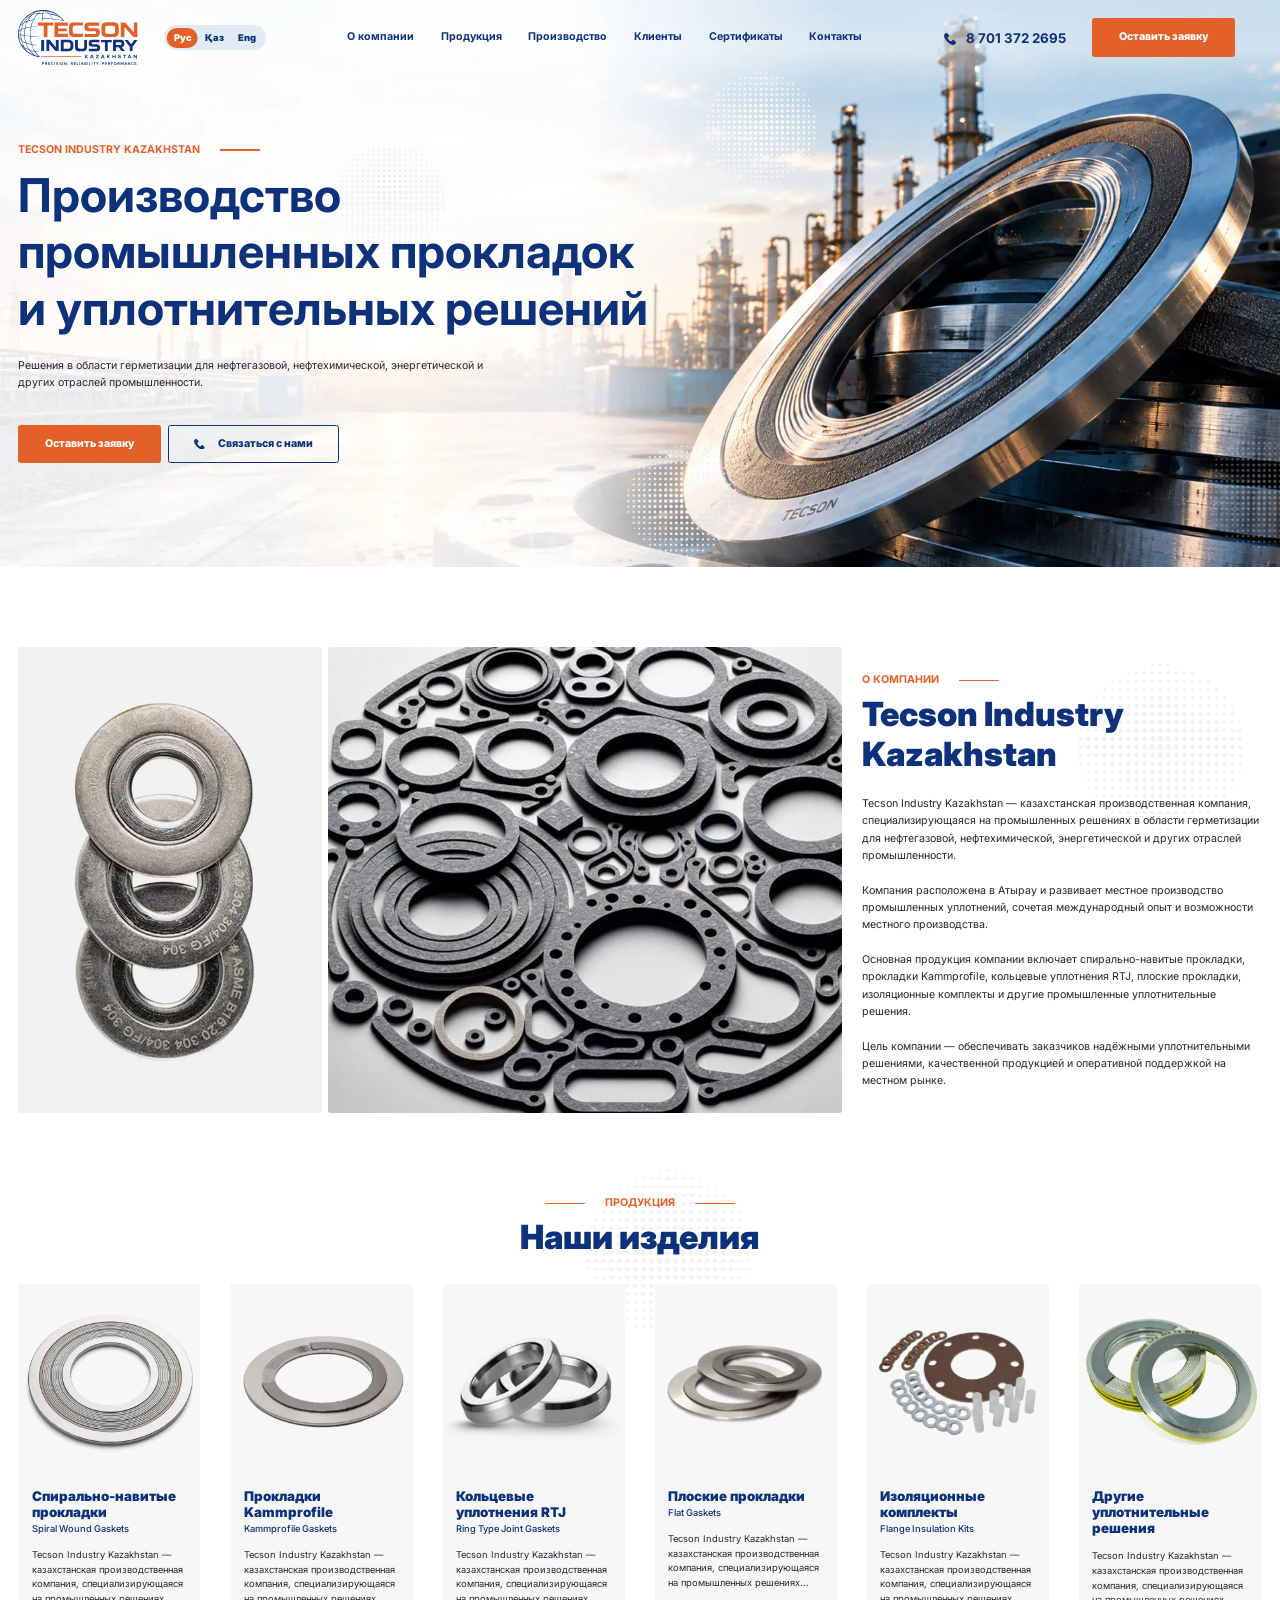
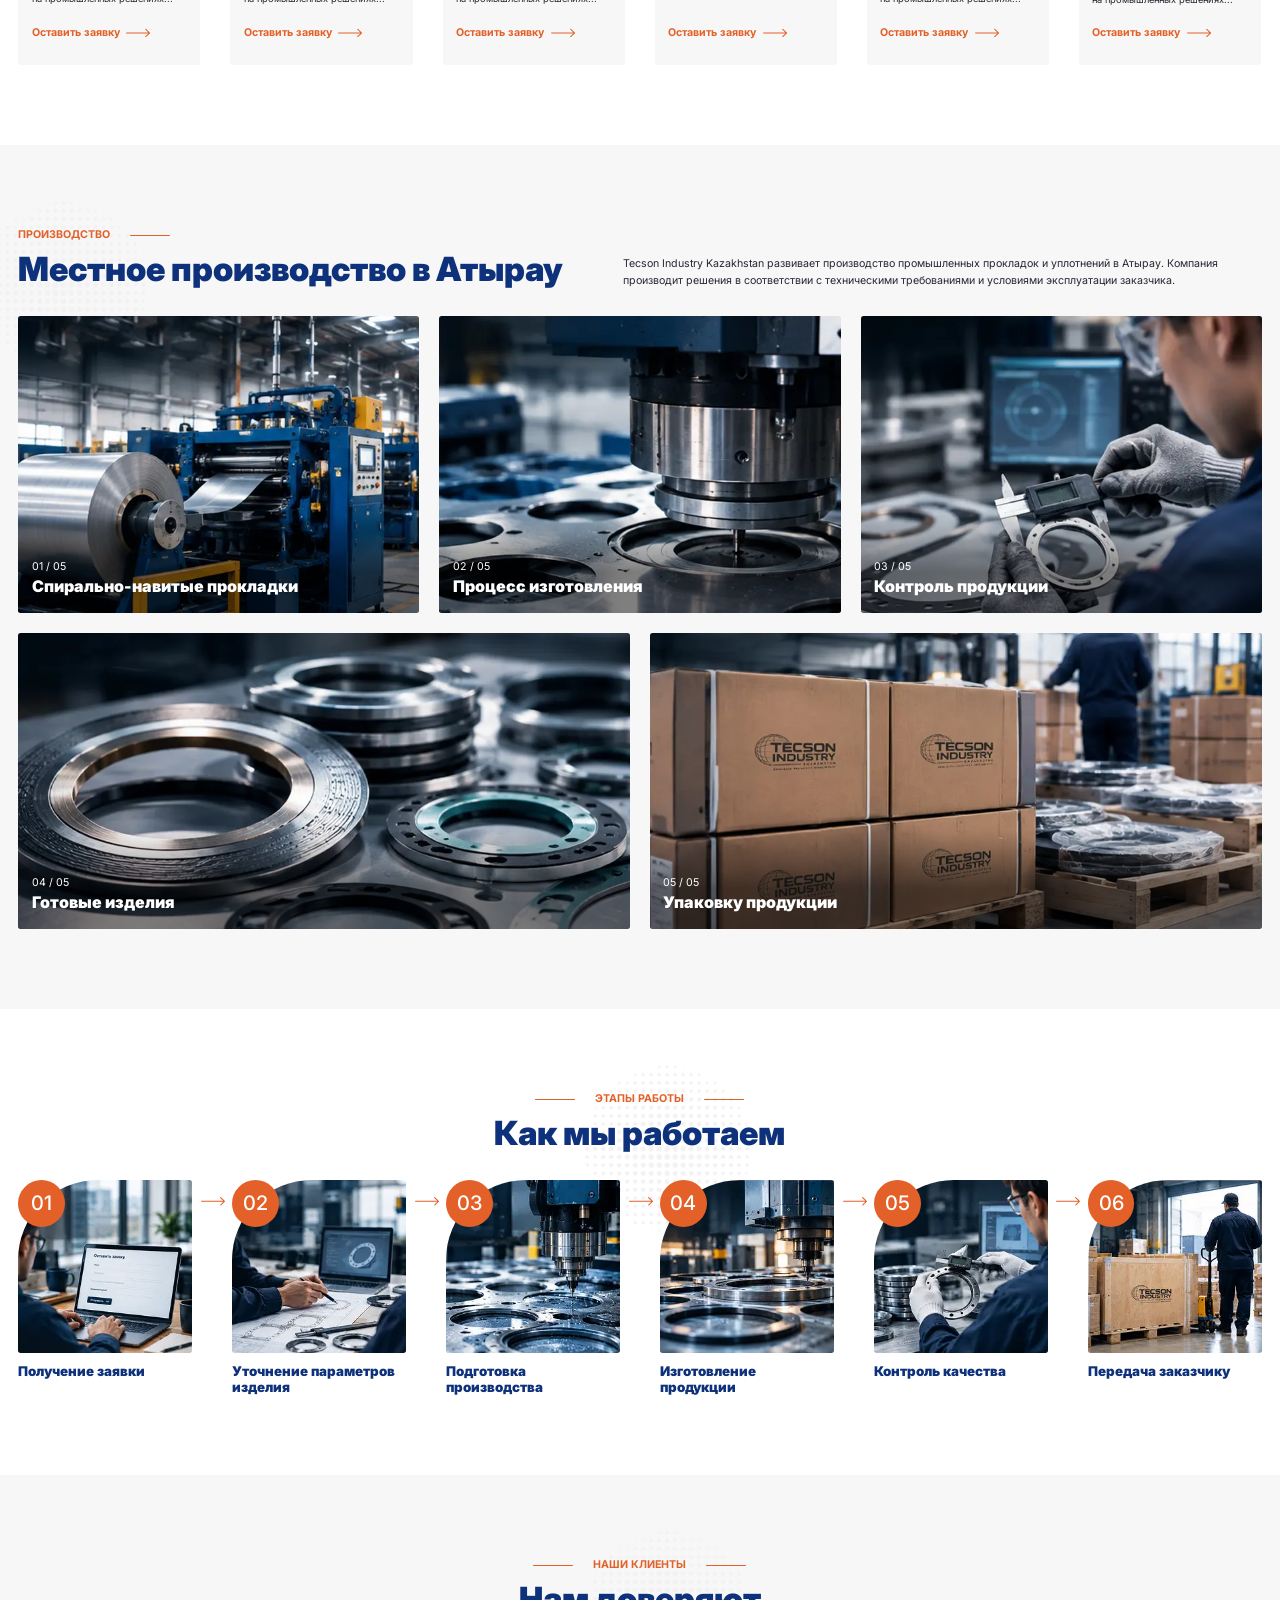
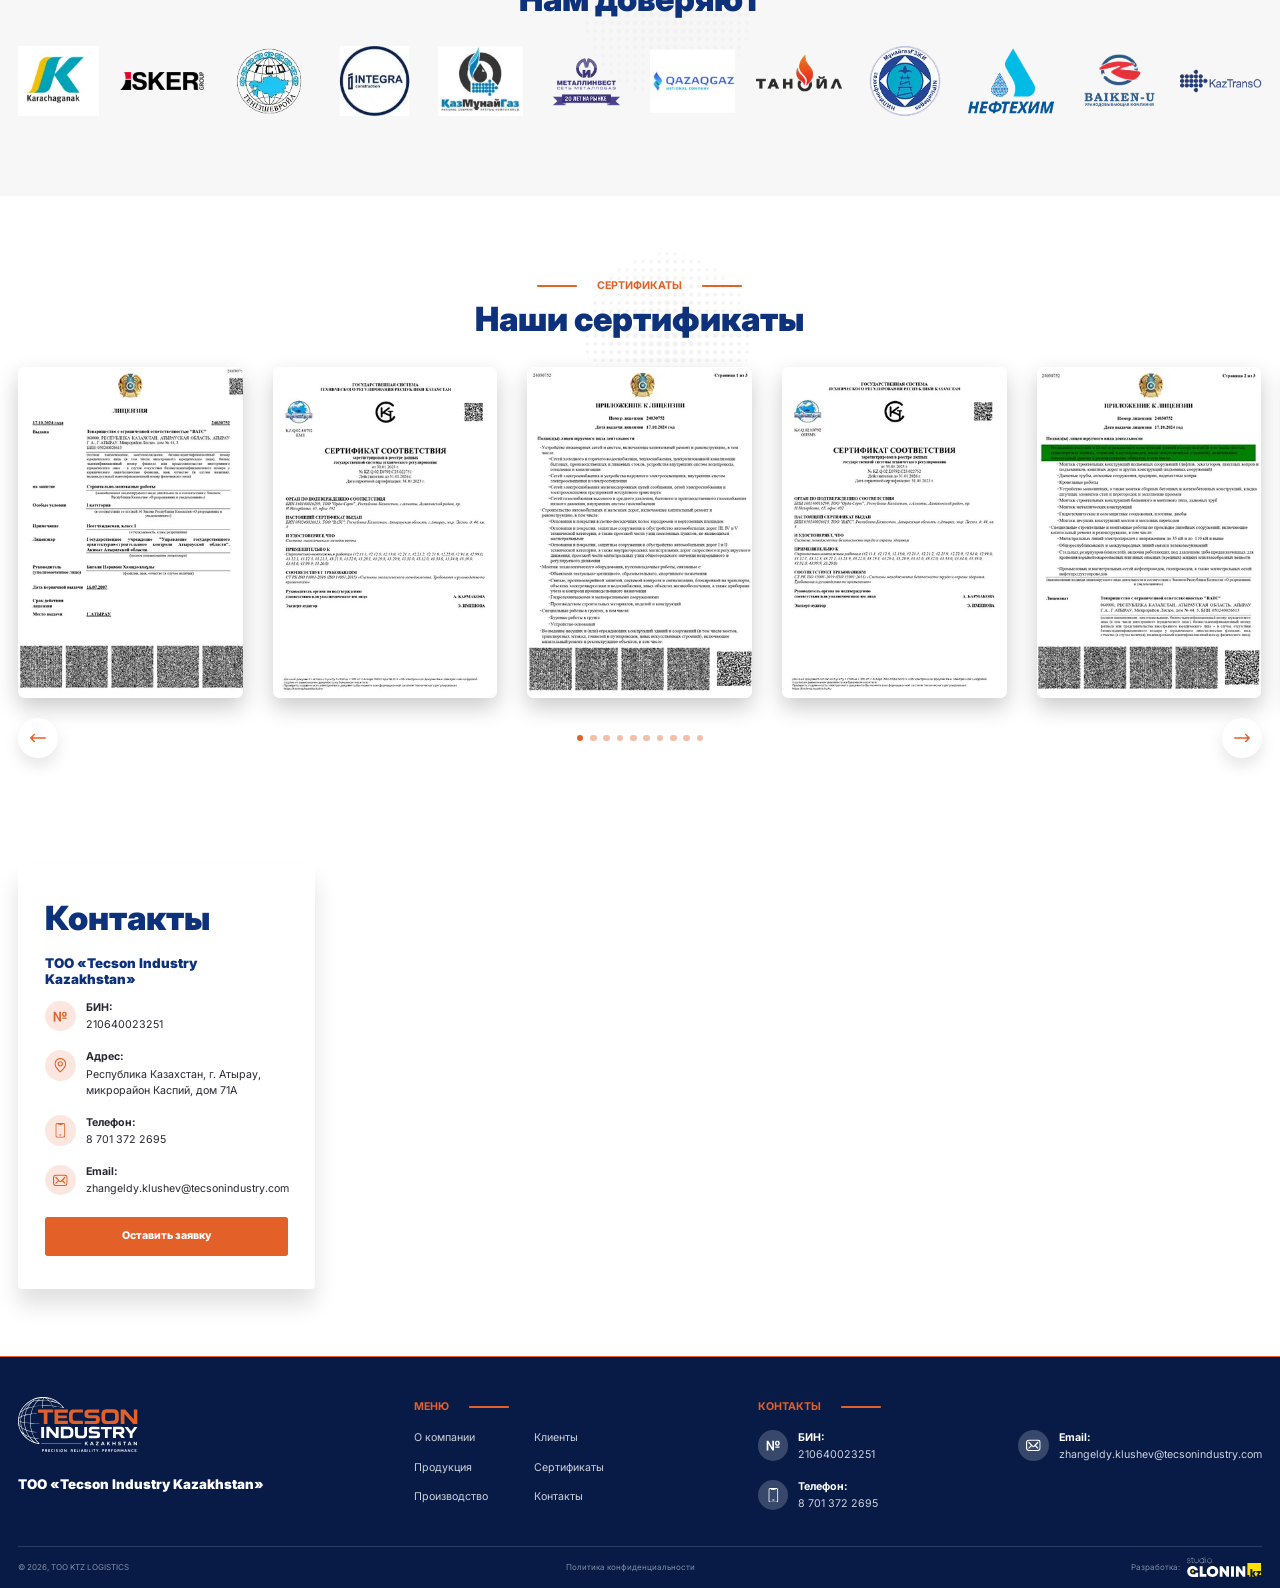
==== commit e0e11533: "Add files via upload" ====
--- a/index.html
+++ b/index.html
@@ -6,15 +6,16 @@
     <meta http-equiv="X-UA-Compatible" content="IE=edge">
     <meta name="viewport" content="width=device-width, initial-scale=1.0">
     <title>Home</title>
+    <link rel="stylesheet" href="css/swiper.css">
+    <link rel="stylesheet" href="css/aos.css">
+    <link rel="stylesheet" href="css/fancybox.css">
+    <link rel="stylesheet" href="css/style.min.css">
+
     <link rel="preconnect" href="https://fonts.googleapis.com">
     <link rel="preconnect" href="https://fonts.gstatic.com" crossorigin>
     <link
         href="https://fonts.googleapis.com/css2?family=Inter:ital,opsz,wght@0,14..32,100..900;1,14..32,100..900&display=swap"
         rel="stylesheet">
-    <link rel="stylesheet" href="css/swiper.css">
-    <link rel="stylesheet" href="css/aos.css">
-    <link rel="stylesheet" href="css/fancybox.css">
-    <link rel="stylesheet" href="css/style.min.css">
 </head>
 
 <body>
@@ -22,14 +23,13 @@
     <header class="header">
         <div class="container">
             <div class="header__inner">
-                <div class="header__logo logo" data-aos="fade">
-                    <img src="images/logo.svg" alt="logo">
-                    <img src="images/logo-white.svg" alt="logo">
-                </div>
+                <a class="header__logo logo" href="#">
+                    <img src="images/logo.svg" alt="logo" data-aos="fade">
+                </a>
                 <div class="header__wrapper">
                     <div class="header__langs langs" data-aos="fade">
                         <ul class="langs__list">
-                            <li class="langs__item">
+                            <li class="langs__item langs__item--active">
                                 Рус
                             </li>
                             <li class="langs__item">
@@ -48,32 +48,27 @@
                         <ul class="menu__list">
                             <li class="menu__item">
                                 <a class="menu__link" href="#">
-                                    Главная
-                                </a>
-                            </li>
-                            <li class="menu__item">
-                                <a class="menu__link" href="#">
                                     О компании
                                 </a>
                             </li>
                             <li class="menu__item">
                                 <a class="menu__link" href="#">
-                                    Услуги
+                                    Продукция
                                 </a>
                             </li>
                             <li class="menu__item">
                                 <a class="menu__link" href="#">
-                                    Как мы работаем
+                                    Производство
                                 </a>
                             </li>
                             <li class="menu__item">
                                 <a class="menu__link" href="#">
-                                    Статьи
+                                    Клиенты
                                 </a>
                             </li>
                             <li class="menu__item">
                                 <a class="menu__link" href="#">
-                                    Кейсы
+                                    Сертификаты
                                 </a>
                             </li>
                             <li class="menu__item">
@@ -83,13 +78,36 @@
                             </li>
                         </ul>
                     </nav>
+                    <div class="header__box" data-aos="fade">
+                        <a class="header__phone header-phone" href="#">
+                            <div class="header-phone__icon">
+                                <svg width="18" height="18" viewBox="0 0 18 18" fill="none"
+                                    xmlns="http://www.w3.org/2000/svg">
+                                    <g clip-path="url(#clip0_5988_213742)">
+                                        <path
+                                            d="M17.51 13.2102L14.998 10.6982C14.1009 9.80111 12.5758 10.16 12.2169 11.3262C11.9478 12.1337 11.0507 12.5822 10.2433 12.4028C8.44901 11.9542 6.02677 9.62168 5.57821 7.73772C5.30907 6.93027 5.84734 6.03314 6.65476 5.76404C7.82102 5.40519 8.17987 3.88007 7.28275 2.98295L4.77079 0.470991C4.05309 -0.156997 2.97654 -0.156997 2.34855 0.470991L0.644012 2.17553C-1.06053 3.96978 0.823438 8.72455 5.03993 12.941C9.25642 17.1575 14.0112 19.1313 15.8054 17.337L17.51 15.6324C18.138 14.9147 18.138 13.8382 17.51 13.2102Z"
+                                            fill="#0E317B" />
+                                    </g>
+                                    <defs>
+                                        <clipPath id="clip0_5988_213742">
+                                            <rect width="18" height="18" fill="white" />
+                                        </clipPath>
+                                    </defs>
+                                </svg>
+                            </div>
+                            <span>
+                                8 701 372 2695
+                            </span>
+                        </a>
+                        <a class="header__link btn btn--orange" href="#">
+                            Оставить заявку
+                        </a>
+                    </div>
                 </div>
-                <div class="header__wrp" data-aos="fade">
-                    <div class="header__burger">
-                        <span></span>
-                        <span></span>
-                        <span></span>
-                    </div>
+                <div class="header__burger">
+                    <span></span>
+                    <span></span>
+                    <span></span>
                 </div>
             </div>
         </div>
@@ -100,869 +118,1371 @@
             <main class="main">
                 <section class="main__heading heading">
                     <div class="container">
-                        <div class="heading__inner">
-                            <picture class="heading__bg">
-                                <img src="images/heading-bg.jpg" alt="bg">
-                            </picture>
-                            <div class="heading__content" data-aos="fade-right">
-                                <h1 class="heading__title">
-                                    Грузоперевозки из Казахстана в Россию, <br>
-                                    из России в Казахстан
+                        <picture class="heading__bg">
+                            <img src="images/heading-bg.jpg" alt="bg">
+                        </picture>
+                        <div class="heading__body">
+                            <div class="heading__titling titling" data-aos="fade-right">
+                                <div class="titling__suptext">
+                                    Tecson Industry Kazakhstan
+                                </div>
+                                <h1 class="titling__title">
+                                    Производство <br>
+                                    промышленных прокладок и уплотнительных решений
                                 </h1>
-                                <a class="heading__link btn" href="#">
-                                    ЗАказать консультацию
+                                <p class="titling__text">
+                                    Решения в области герметизации для нефтегазовой, нефтехимической, энергетической и
+                                    других отраслей промышленности.
+                                </p>
+                            </div>
+                            <div class="heading__links" data-aos="fade-right" data-aos-delay="250">
+                                <a class="heading__link btn btn--orange" href="#">
+                                    <span>
+                                        Оставить заявку
+                                    </span>
                                 </a>
-                            </div>
-                            <div class="heading__points points">
-                                <ul class="points__list">
-                                    <li class="points__item" data-aos="fade-up">
-                                        <picture class="points__icon">
-                                            <img src="images/points-icon-1.svg" alt="icon">
-                                        </picture>
-                                        <h5 class="points__subtitle">
-                                            Ежедневные отправки грузов
-                                        </h5>
-                                    </li>
-                                    <li class="points__item" data-aos="fade-up" data-aos-delay="250">
-                                        <picture class="points__icon">
-                                            <img src="images/points-icon-2.svg" alt="icon">
-                                        </picture>
-                                        <h5 class="points__subtitle">
-                                            Собственный автопарк и склады
-                                        </h5>
-                                    </li>
-                                    <li class="points__item" data-aos="fade-up" data-aos-delay="500">
-                                        <picture class="points__icon">
-                                            <img src="images/points-icon-3.svg" alt="icon">
-                                        </picture>
-                                        <h5 class="points__subtitle">
-                                            Дадим самую выгодную цену
-                                        </h5>
-                                    </li>
-                                </ul>
+                                <a class="heading__link btn btn--blue" href="#">
+                                    <svg width="16" height="16" viewBox="0 0 16 16" fill="none"
+                                        xmlns="http://www.w3.org/2000/svg">
+                                        <g clip-path="url(#clip0_5988_172949)">
+                                            <path
+                                                d="M15.5653 11.7424L13.3325 9.50954C12.535 8.71209 11.1794 9.0311 10.8604 10.0678C10.6211 10.7855 9.82369 11.1842 9.10599 11.0247C7.5111 10.626 5.358 8.5526 4.95927 6.87797C4.72004 6.16024 5.19851 5.36279 5.91621 5.12359C6.95289 4.80461 7.27187 3.44895 6.47442 2.65151L4.24157 0.418659C3.60362 -0.139553 2.64668 -0.139553 2.08847 0.418659L0.573324 1.93381C-0.941823 3.5287 0.732813 7.75516 4.48081 11.5032C8.2288 15.2511 12.4553 17.0056 14.0502 15.4106L15.5653 13.8955C16.1235 13.2575 16.1235 12.3006 15.5653 11.7424Z"
+                                                fill="#0E317B" />
+                                        </g>
+                                        <defs>
+                                            <clipPath id="clip0_5988_172949">
+                                                <rect width="16" height="16" fill="white" />
+                                            </clipPath>
+                                        </defs>
+                                    </svg>
+                                    <span>
+                                        Связаться с нами
+                                    </span>
+                                </a>
                             </div>
                         </div>
                     </div>
                 </section>
-                <section class="main__services services">
+                <section class="main__about about">
                     <div class="container">
-                        <div class="services__inner">
-                            <div class="services__titling titling" data-aos="fade-right">
-                                <h2 class="titling__title">
-                                    Перевозки любой сложности
-                                </h2>
-                            </div>
-                            <div class="services__slider swiper" data-aos="fade-up">
-                                <div class="swiper-wrapper">
-                                    <div class="swiper-slide">
-                                        <a class="services__item services-item" href="#">
-                                            <picture class="services-item__img">
-                                                <img src="images/services-img-1.jpg" alt="img">
-                                            </picture>
-                                            <div class="services-item__text">
-                                                Рефрижераторные перевозки
-                                            </div>
-                                        </a>
-                                    </div>
-                                    <div class="swiper-slide">
-                                        <a class="services__item services-item" href="#">
-                                            <picture class="services-item__img">
-                                                <img src="images/services-img-2.jpg" alt="img">
-                                            </picture>
-                                            <div class="services-item__text">
-                                                Контейнерные перевозки
-                                            </div>
-                                        </a>
-                                    </div>
-                                    <div class="swiper-slide">
-                                        <a class="services__item services-item" href="#">
-                                            <picture class="services-item__img">
-                                                <img src="images/services-img-3.jpg" alt="img">
-                                            </picture>
-                                            <div class="services-item__text">
-                                                Перевозки грузов цистернами
-                                            </div>
-                                        </a>
-                                    </div>
-                                    <div class="swiper-slide">
-                                        <a class="services__item services-item" href="#">
-                                            <picture class="services-item__img">
-                                                <img src="images/services-img-1.jpg" alt="img">
-                                            </picture>
-                                            <div class="services-item__text">
-                                                Рефрижераторные перевозки
-                                            </div>
-                                        </a>
-                                    </div>
-                                    <div class="swiper-slide">
-                                        <a class="services__item services-item" href="#">
-                                            <picture class="services-item__img">
-                                                <img src="images/services-img-2.jpg" alt="img">
-                                            </picture>
-                                            <div class="services-item__text">
-                                                Контейнерные перевозки
-                                            </div>
-                                        </a>
-                                    </div>
-                                    <div class="swiper-slide">
-                                        <a class="services__item services-item" href="#">
-                                            <picture class="services-item__img">
-                                                <img src="images/services-img-3.jpg" alt="img">
-                                            </picture>
-                                            <div class="services-item__text">
-                                                Перевозки грузов цистернами
-                                            </div>
-                                        </a>
-                                    </div>
-                                </div>
-                                <div class="services__navigation navigation">
-                                    <div class="navigation__arrow arrow arrow--services-prev">
-                                        <svg width="24" height="24" viewBox="0 0 24 24" fill="none"
-                                            xmlns="http://www.w3.org/2000/svg">
-                                            <g clip-path="url(#clip0_5903_259230)">
-                                                <g clip-path="url(#clip1_5903_259230)">
-                                                    <path
-                                                        d="M3.83919 10.8889C3.92505 10.8889 4.015 10.8889 4.10086 10.8889C10.2992 10.893 16.5015 10.897 22.6998 10.9011C22.8797 10.9011 23.0719 10.9093 23.2436 10.9584C23.7261 11.0974 24.0409 11.5839 23.9959 12.0705C23.9469 12.5815 23.5625 12.9945 23.0596 13.0599C22.9165 13.0763 22.7734 13.0763 22.6303 13.0763C16.4525 13.0722 10.2705 13.0681 4.09268 13.064C3.99456 13.064 3.89643 13.064 3.7983 13.064C3.79421 13.0803 3.78604 13.1008 3.78195 13.1171C3.8351 13.1744 3.88825 13.2316 3.9414 13.2889C5.06985 14.4173 6.1983 15.5417 7.32266 16.6742C7.86236 17.218 7.76014 17.9907 7.11415 18.3955C6.67667 18.6694 6.18604 18.6122 5.79353 18.2197C4.95537 17.3897 4.12539 16.5556 3.29132 15.7216C2.3305 14.7648 1.37377 13.8081 0.412954 12.8473C-0.147182 12.2872 -0.143093 11.6739 0.421132 11.1137C2.1874 9.35565 3.94958 7.59755 5.71176 5.83128C6.06747 5.47558 6.47224 5.33248 6.95469 5.52055C7.69064 5.81084 7.8828 6.71033 7.32675 7.28682C6.66849 7.96962 5.99387 8.63197 5.32335 9.30249C4.86134 9.7645 4.39933 10.2265 3.93732 10.6926C3.89234 10.7376 3.85146 10.7867 3.80648 10.8357C3.82284 10.8521 3.83101 10.8725 3.83919 10.8889Z"
-                                                        fill="#D6B17C" />
-                                                </g>
-                                            </g>
-                                            <defs>
-                                                <clipPath id="clip0_5903_259230">
-                                                    <rect width="24" height="24" fill="white"
-                                                        transform="translate(24 1.04908e-06) rotate(90)" />
-                                                </clipPath>
-                                                <clipPath id="clip1_5903_259230">
-                                                    <rect width="13.1285" height="24" fill="white"
-                                                        transform="translate(24 5.4375) rotate(90)" />
-                                                </clipPath>
-                                            </defs>
-                                        </svg>
-                                    </div>
-                                    <div class="navigation__pagination pagination pagination--services"></div>
-                                    <div class="navigation__arrow arrow arrow--services-next">
-                                        <svg width="24" height="24" viewBox="0 0 24 24" fill="none"
-                                            xmlns="http://www.w3.org/2000/svg">
-                                            <g clip-path="url(#clip0_5903_259277)">
-                                                <g clip-path="url(#clip1_5903_259277)">
-                                                    <path
-                                                        d="M20.1608 10.8889C20.0749 10.8889 19.9849 10.8889 19.8991 10.8889C13.7008 10.893 7.4984 10.897 1.3001 10.9011C1.1202 10.9011 0.928041 10.9093 0.75632 10.9584C0.273867 11.0974 -0.0409538 11.5839 0.00402063 12.0705C0.0530837 12.5815 0.437411 12.9945 0.940307 13.0599C1.08341 13.0763 1.22651 13.0763 1.36961 13.0763C7.54746 13.0722 13.7294 13.0681 19.9073 13.064C20.0054 13.064 20.1035 13.064 20.2016 13.064C20.2057 13.0803 20.2139 13.1008 20.218 13.1171C20.1648 13.1744 20.1117 13.2316 20.0585 13.2889C18.9301 14.4173 17.8016 15.5417 16.6773 16.6742C16.1376 17.218 16.2398 17.9907 16.8858 18.3955C17.3233 18.6694 17.8139 18.6122 18.2064 18.2197C19.0446 17.3897 19.8745 16.5556 20.7086 15.7216C21.6694 14.7648 22.6262 13.8081 23.587 12.8473C24.1471 12.2872 24.143 11.6739 23.5788 11.1137C21.8125 9.35565 20.0504 7.59755 18.2882 5.83128C17.9325 5.47558 17.5277 5.33248 17.0452 5.52055C16.3093 5.81084 16.1171 6.71033 16.6732 7.28682C17.3314 7.96962 18.0061 8.63197 18.6766 9.30249C19.1386 9.7645 19.6006 10.2265 20.0626 10.6926C20.1076 10.7376 20.1485 10.7867 20.1935 10.8357C20.1771 10.8521 20.1689 10.8725 20.1608 10.8889Z"
-                                                        fill="#D6B17C" />
-                                                </g>
-                                            </g>
-                                            <defs>
-                                                <clipPath id="clip0_5903_259277">
-                                                    <rect width="24" height="24" fill="white"
-                                                        transform="matrix(4.37114e-08 1 1 -4.37114e-08 0 1.04908e-06)" />
-                                                </clipPath>
-                                                <clipPath id="clip1_5903_259277">
-                                                    <rect width="13.1285" height="24" fill="white"
-                                                        transform="matrix(4.37114e-08 1 1 -4.37114e-08 0 5.4375)" />
-                                                </clipPath>
-                                            </defs>
-                                        </svg>
+                        <div class="about__inner">
+                            <div class="about__images" data-aos="zoom-in">
+                                <picture class="about__img">
+                                    <img src="images/about-img-1.jpg" alt="img">
+                                </picture>
+                                <picture class="about__img">
+                                    <img src="images/about-img-2.jpg" alt="img">
+                                </picture>
+                            </div>
+                            <div class="about__body">
+                                <div class="about__titling titling" data-aos="fade-right">
+                                    <picture class="titling__decor">
+                                        <img src="images/decor.png" alt="decor">
+                                    </picture>
+                                    <div class="titling__suptext">
+                                        О компании
+                                    </div>
+                                    <h2 class="titling__title">
+                                        Tecson Industry Kazakhstan
+                                    </h2>
+                                    <div class="about__images">
+                                        <picture class="about__img">
+                                            <img src="images/about-img-1.jpg" alt="img">
+                                        </picture>
+                                        <picture class="about__img">
+                                            <img src="images/about-img-2.jpg" alt="img">
+                                        </picture>
+                                    </div>
+                                    <p class="titling__text">
+                                        Tecson Industry Kazakhstan — казахстанская производственная компания,
+                                        специализирующаяся на промышленных решениях в области герметизации для
+                                        нефтегазовой,
+                                        нефтехимической, энергетической и других отраслей промышленности.
+                                        <br> <br>
+                                        Компания расположена в Атырау и развивает местное производство промышленных
+                                        уплотнений, сочетая международный опыт и возможности местного производства.
+                                        <br> <br>
+                                        Основная продукция компании включает спирально-навитые прокладки, прокладки
+                                        Kammprofile, кольцевые уплотнения RTJ, плоские прокладки, изоляционные комплекты
+                                        и
+                                        другие промышленные уплотнительные решения.
+                                        <br> <br>
+                                        Цель компании — обеспечивать заказчиков надёжными уплотнительными решениями,
+                                        качественной продукцией и оперативной поддержкой на местном рынке.
+                                    </p>
 
-                                    </div>
                                 </div>
                             </div>
                         </div>
                     </div>
                 </section>
-                <section class="main__about about" data-aos="fade-up">
+                <section class="main__products products">
                     <div class="container">
-                        <div class="about__inner">
-                            <div class="about__titling titling titling--light" data-aos="fade-right">
-                                <h2 class="titling__title">
-                                    О нас
-                                </h2>
-                                <p class="titling__text">
-                                    Наша компания оказывает логистические услуги высокого качества уже более 12 лет. Мы
-                                    постоянно совершенствуем свою работу и стремимся быть лучшими в своей сфере. <br>
-                                    Основная миссия нашей компании – это служение. Служение всем участникам процесса,
-                                    начиная от клиентов и заканчивая конечным потребителем. Наша задача сделать
-                                    перевозку
-                                    взаимовыгодной по всей логистической цепочке, и чтобы каждый участник процесса мог
-                                    удовлетворить свои интересы.
-                                    <br> <br>
-                                    Благодаря нашему опыту и четко выстроенной работе, Вы сможете глубоко заниматься
-                                    развитием своего дела, а все вопросы по <br>
-                                    доставке Ваших грузов мы возьмем на себя. <br>
-                                    Ваши возможности и наши ресурсы залог успешного сотрудничества!
-                                </p>
-                            </div>
-                            <picture class="about__bg">
-                                <img src="images/about-bg.jpg" alt="bg">
+                        <div class="products__titling titling titling--centered" data-aos="fade-up">
+                            <picture class="titling__decor">
+                                <img src="images/decor.png" alt="decor">
                             </picture>
-                            <div class="about__digits digits">
-                                <ul class="digits__list">
-                                    <li class="digits__item" data-aos="zoom-in" data-aos-delay="250">
-                                        <div class="digits__digit">
-                                            7 лет
-                                        </div>
-                                        <div class="digits__text">
-                                            на рынке
-                                        </div>
-                                    </li>
-                                    <li class="digits__item" data-aos="zoom-in" data-aos-delay="500">
-                                        <div class="digits__digit">
-                                            25
-                                        </div>
-                                        <div class="digits__text">
-                                            менеджеров
-                                            в команде
-                                        </div>
-                                    </li>
-                                    <li class="digits__item" data-aos="zoom-in" data-aos-delay="750">
-                                        <div class="digits__digit">
-                                            35
-                                        </div>
-                                        <div class="digits__text">
-                                            единиц техники
-                                            в автопарке
-                                        </div>
-                                    </li>
-                                    <li class="digits__item" data-aos="zoom-in" data-aos-delay="1000">
-                                        <div class="digits__digit">
-                                            600т
-                                        </div>
-                                        <div class="digits__text">
-                                            груза отправляется -ежемесячно
-                                        </div>
-                                    </li>
-                                </ul>
+                            <div class="titling__suptext">
+                                Продукция
+                            </div>
+                            <h2 class="titling__title">
+                                Наши изделия
+                            </h2>
+                        </div>
+                        <div class="products__inner">
+                            <div class="products__swiper swiper" data-aos="fade-up">
+                                <div class="swiper-wrapper">
+                                    <div class="swiper-slide">
+                                        <a class="products__product product" href="#">
+                                            <picture class="product__img">
+                                                <img src="images/product-img-1.png" alt="img">
+                                            </picture>
+                                            <div class="product__body">
+                                                <div class="product__titling">
+                                                    <h5 class="product__title">
+                                                        Спирально-навитые прокладки
+                                                    </h5>
+                                                    <div class="product__subtext">
+                                                        Spiral Wound Gaskets
+                                                    </div>
+                                                </div>
+                                                <p class="product__text">
+                                                    Tecson Industry Kazakhstan — казахстанская производственная
+                                                    компания,
+                                                    специализирующаяся на промышленных решениях...
+                                                </p>
+                                                <div class="product__link-arrow link-arrow link-arrow--orange">
+                                                    <span>
+                                                        Оставить заявку
+                                                    </span>
+                                                    <svg width="36" height="13" viewBox="0 0 36 13" fill="none"
+                                                        xmlns="http://www.w3.org/2000/svg">
+                                                        <g clip-path="url(#clip0_5988_214548)">
+                                                            <path
+                                                                d="M33.3302 5.75984C33.1819 5.75984 33.0335 5.75984 32.8781 5.75984C22.2978 5.75984 11.7104 5.75984 1.13006 5.75984C0.953485 5.75984 0.776911 5.75984 0.600336 5.78804C0.247187 5.84444 -0.00708008 6.15464 -0.00708008 6.50713C-0.00708008 6.84553 0.233061 7.14867 0.572084 7.21212C0.741596 7.24737 0.925233 7.24032 1.10181 7.24032C11.6963 7.24032 22.2907 7.24032 32.8852 7.24032C33.0335 7.24032 33.1819 7.24032 33.4149 7.24032C33.2737 7.39542 33.196 7.48707 33.1112 7.57167C31.7834 8.90409 30.4485 10.2295 29.1206 11.5619C29.0218 11.6606 28.9158 11.7593 28.8452 11.8791C28.6545 12.1752 28.711 12.5418 28.9582 12.7815C29.1983 13.0212 29.5797 13.0635 29.8693 12.8802C29.9682 12.8168 30.053 12.7322 30.1377 12.6476C31.9953 10.8005 33.8599 8.93934 35.7245 7.07817C36.0847 6.71863 36.0918 6.28858 35.7316 5.92904C33.8528 4.05377 31.967 2.1785 30.0812 0.303226C29.7563 -0.0210689 29.4102 -0.0845179 29.0995 0.0917293C28.6474 0.352575 28.598 0.909517 29.0006 1.31841C30.2083 2.53804 31.4302 3.74357 32.6451 4.95616C32.8852 5.19585 33.1324 5.4285 33.3796 5.66114C33.3584 5.70344 33.3443 5.73164 33.3302 5.75984Z"
+                                                                fill="#E36028" />
+                                                        </g>
+                                                        <defs>
+                                                            <clipPath id="clip0_5988_214548">
+                                                                <rect width="36" height="13" fill="white"
+                                                                    transform="matrix(1 0 0 -1 0 13)" />
+                                                            </clipPath>
+                                                        </defs>
+                                                    </svg>
+                                                </div>
+                                            </div>
+                                        </a>
+                                    </div>
+                                    <div class="swiper-slide">
+                                        <a class="products__product product" href="#">
+                                            <picture class="product__img">
+                                                <img src="images/product-img-2.png" alt="img">
+                                            </picture>
+                                            <div class="product__body">
+                                                <div class="product__titling">
+                                                    <h5 class="product__title">
+                                                        Прокладки Kammprofile
+                                                    </h5>
+                                                    <div class="product__subtext">
+                                                        Kammprofile Gaskets
+                                                    </div>
+                                                </div>
+                                                <p class="product__text">
+                                                    Tecson Industry Kazakhstan — казахстанская производственная
+                                                    компания,
+                                                    специализирующаяся на промышленных решениях...
+                                                </p>
+                                                <div class="product__link-arrow link-arrow link-arrow--orange">
+                                                    <span>
+                                                        Оставить заявку
+                                                    </span>
+                                                    <svg width="36" height="13" viewBox="0 0 36 13" fill="none"
+                                                        xmlns="http://www.w3.org/2000/svg">
+                                                        <g clip-path="url(#clip0_5988_214548)">
+                                                            <path
+                                                                d="M33.3302 5.75984C33.1819 5.75984 33.0335 5.75984 32.8781 5.75984C22.2978 5.75984 11.7104 5.75984 1.13006 5.75984C0.953485 5.75984 0.776911 5.75984 0.600336 5.78804C0.247187 5.84444 -0.00708008 6.15464 -0.00708008 6.50713C-0.00708008 6.84553 0.233061 7.14867 0.572084 7.21212C0.741596 7.24737 0.925233 7.24032 1.10181 7.24032C11.6963 7.24032 22.2907 7.24032 32.8852 7.24032C33.0335 7.24032 33.1819 7.24032 33.4149 7.24032C33.2737 7.39542 33.196 7.48707 33.1112 7.57167C31.7834 8.90409 30.4485 10.2295 29.1206 11.5619C29.0218 11.6606 28.9158 11.7593 28.8452 11.8791C28.6545 12.1752 28.711 12.5418 28.9582 12.7815C29.1983 13.0212 29.5797 13.0635 29.8693 12.8802C29.9682 12.8168 30.053 12.7322 30.1377 12.6476C31.9953 10.8005 33.8599 8.93934 35.7245 7.07817C36.0847 6.71863 36.0918 6.28858 35.7316 5.92904C33.8528 4.05377 31.967 2.1785 30.0812 0.303226C29.7563 -0.0210689 29.4102 -0.0845179 29.0995 0.0917293C28.6474 0.352575 28.598 0.909517 29.0006 1.31841C30.2083 2.53804 31.4302 3.74357 32.6451 4.95616C32.8852 5.19585 33.1324 5.4285 33.3796 5.66114C33.3584 5.70344 33.3443 5.73164 33.3302 5.75984Z"
+                                                                fill="#E36028" />
+                                                        </g>
+                                                        <defs>
+                                                            <clipPath id="clip0_5988_214548">
+                                                                <rect width="36" height="13" fill="white"
+                                                                    transform="matrix(1 0 0 -1 0 13)" />
+                                                            </clipPath>
+                                                        </defs>
+                                                    </svg>
+                                                </div>
+                                            </div>
+                                        </a>
+                                    </div>
+                                    <div class="swiper-slide">
+                                        <a class="products__product product" href="#">
+                                            <picture class="product__img">
+                                                <img src="images/product-img-3.png" alt="img">
+                                            </picture>
+                                            <div class="product__body">
+                                                <div class="product__titling">
+                                                    <h5 class="product__title">
+                                                        Кольцевые уплотнения RTJ
+                                                    </h5>
+                                                    <div class="product__subtext">
+                                                        Ring Type Joint Gaskets
+                                                    </div>
+                                                </div>
+                                                <p class="product__text">
+                                                    Tecson Industry Kazakhstan — казахстанская производственная
+                                                    компания,
+                                                    специализирующаяся на промышленных решениях...
+                                                </p>
+                                                <div class="product__link-arrow link-arrow link-arrow--orange">
+                                                    <span>
+                                                        Оставить заявку
+                                                    </span>
+                                                    <svg width="36" height="13" viewBox="0 0 36 13" fill="none"
+                                                        xmlns="http://www.w3.org/2000/svg">
+                                                        <g clip-path="url(#clip0_5988_214548)">
+                                                            <path
+                                                                d="M33.3302 5.75984C33.1819 5.75984 33.0335 5.75984 32.8781 5.75984C22.2978 5.75984 11.7104 5.75984 1.13006 5.75984C0.953485 5.75984 0.776911 5.75984 0.600336 5.78804C0.247187 5.84444 -0.00708008 6.15464 -0.00708008 6.50713C-0.00708008 6.84553 0.233061 7.14867 0.572084 7.21212C0.741596 7.24737 0.925233 7.24032 1.10181 7.24032C11.6963 7.24032 22.2907 7.24032 32.8852 7.24032C33.0335 7.24032 33.1819 7.24032 33.4149 7.24032C33.2737 7.39542 33.196 7.48707 33.1112 7.57167C31.7834 8.90409 30.4485 10.2295 29.1206 11.5619C29.0218 11.6606 28.9158 11.7593 28.8452 11.8791C28.6545 12.1752 28.711 12.5418 28.9582 12.7815C29.1983 13.0212 29.5797 13.0635 29.8693 12.8802C29.9682 12.8168 30.053 12.7322 30.1377 12.6476C31.9953 10.8005 33.8599 8.93934 35.7245 7.07817C36.0847 6.71863 36.0918 6.28858 35.7316 5.92904C33.8528 4.05377 31.967 2.1785 30.0812 0.303226C29.7563 -0.0210689 29.4102 -0.0845179 29.0995 0.0917293C28.6474 0.352575 28.598 0.909517 29.0006 1.31841C30.2083 2.53804 31.4302 3.74357 32.6451 4.95616C32.8852 5.19585 33.1324 5.4285 33.3796 5.66114C33.3584 5.70344 33.3443 5.73164 33.3302 5.75984Z"
+                                                                fill="#E36028" />
+                                                        </g>
+                                                        <defs>
+                                                            <clipPath id="clip0_5988_214548">
+                                                                <rect width="36" height="13" fill="white"
+                                                                    transform="matrix(1 0 0 -1 0 13)" />
+                                                            </clipPath>
+                                                        </defs>
+                                                    </svg>
+                                                </div>
+                                            </div>
+                                        </a>
+                                    </div>
+                                    <div class="swiper-slide">
+                                        <a class="products__product product" href="#">
+                                            <picture class="product__img">
+                                                <img src="images/product-img-4.png" alt="img">
+                                            </picture>
+                                            <div class="product__body">
+                                                <div class="product__titling">
+                                                    <h5 class="product__title">
+                                                        Плоские прокладки
+                                                    </h5>
+                                                    <div class="product__subtext">
+                                                        Flat Gaskets
+                                                    </div>
+                                                </div>
+                                                <p class="product__text">
+                                                    Tecson Industry Kazakhstan — казахстанская производственная
+                                                    компания,
+                                                    специализирующаяся на промышленных решениях...
+                                                </p>
+                                                <div class="product__link-arrow link-arrow link-arrow--orange">
+                                                    <span>
+                                                        Оставить заявку
+                                                    </span>
+                                                    <svg width="36" height="13" viewBox="0 0 36 13" fill="none"
+                                                        xmlns="http://www.w3.org/2000/svg">
+                                                        <g clip-path="url(#clip0_5988_214548)">
+                                                            <path
+                                                                d="M33.3302 5.75984C33.1819 5.75984 33.0335 5.75984 32.8781 5.75984C22.2978 5.75984 11.7104 5.75984 1.13006 5.75984C0.953485 5.75984 0.776911 5.75984 0.600336 5.78804C0.247187 5.84444 -0.00708008 6.15464 -0.00708008 6.50713C-0.00708008 6.84553 0.233061 7.14867 0.572084 7.21212C0.741596 7.24737 0.925233 7.24032 1.10181 7.24032C11.6963 7.24032 22.2907 7.24032 32.8852 7.24032C33.0335 7.24032 33.1819 7.24032 33.4149 7.24032C33.2737 7.39542 33.196 7.48707 33.1112 7.57167C31.7834 8.90409 30.4485 10.2295 29.1206 11.5619C29.0218 11.6606 28.9158 11.7593 28.8452 11.8791C28.6545 12.1752 28.711 12.5418 28.9582 12.7815C29.1983 13.0212 29.5797 13.0635 29.8693 12.8802C29.9682 12.8168 30.053 12.7322 30.1377 12.6476C31.9953 10.8005 33.8599 8.93934 35.7245 7.07817C36.0847 6.71863 36.0918 6.28858 35.7316 5.92904C33.8528 4.05377 31.967 2.1785 30.0812 0.303226C29.7563 -0.0210689 29.4102 -0.0845179 29.0995 0.0917293C28.6474 0.352575 28.598 0.909517 29.0006 1.31841C30.2083 2.53804 31.4302 3.74357 32.6451 4.95616C32.8852 5.19585 33.1324 5.4285 33.3796 5.66114C33.3584 5.70344 33.3443 5.73164 33.3302 5.75984Z"
+                                                                fill="#E36028" />
+                                                        </g>
+                                                        <defs>
+                                                            <clipPath id="clip0_5988_214548">
+                                                                <rect width="36" height="13" fill="white"
+                                                                    transform="matrix(1 0 0 -1 0 13)" />
+                                                            </clipPath>
+                                                        </defs>
+                                                    </svg>
+                                                </div>
+                                            </div>
+                                        </a>
+                                    </div>
+                                    <div class="swiper-slide">
+                                        <a class="products__product product" href="#">
+                                            <picture class="product__img">
+                                                <img src="images/product-img-5.png" alt="img">
+                                            </picture>
+                                            <div class="product__body">
+                                                <div class="product__titling">
+                                                    <h5 class="product__title">
+                                                        Изоляционные комплекты
+                                                    </h5>
+                                                    <div class="product__subtext">
+                                                        Flange Insulation Kits
+                                                    </div>
+                                                </div>
+                                                <p class="product__text">
+                                                    Tecson Industry Kazakhstan — казахстанская производственная
+                                                    компания,
+                                                    специализирующаяся на промышленных решениях...
+                                                </p>
+                                                <div class="product__link-arrow link-arrow link-arrow--orange">
+                                                    <span>
+                                                        Оставить заявку
+                                                    </span>
+                                                    <svg width="36" height="13" viewBox="0 0 36 13" fill="none"
+                                                        xmlns="http://www.w3.org/2000/svg">
+                                                        <g clip-path="url(#clip0_5988_214548)">
+                                                            <path
+                                                                d="M33.3302 5.75984C33.1819 5.75984 33.0335 5.75984 32.8781 5.75984C22.2978 5.75984 11.7104 5.75984 1.13006 5.75984C0.953485 5.75984 0.776911 5.75984 0.600336 5.78804C0.247187 5.84444 -0.00708008 6.15464 -0.00708008 6.50713C-0.00708008 6.84553 0.233061 7.14867 0.572084 7.21212C0.741596 7.24737 0.925233 7.24032 1.10181 7.24032C11.6963 7.24032 22.2907 7.24032 32.8852 7.24032C33.0335 7.24032 33.1819 7.24032 33.4149 7.24032C33.2737 7.39542 33.196 7.48707 33.1112 7.57167C31.7834 8.90409 30.4485 10.2295 29.1206 11.5619C29.0218 11.6606 28.9158 11.7593 28.8452 11.8791C28.6545 12.1752 28.711 12.5418 28.9582 12.7815C29.1983 13.0212 29.5797 13.0635 29.8693 12.8802C29.9682 12.8168 30.053 12.7322 30.1377 12.6476C31.9953 10.8005 33.8599 8.93934 35.7245 7.07817C36.0847 6.71863 36.0918 6.28858 35.7316 5.92904C33.8528 4.05377 31.967 2.1785 30.0812 0.303226C29.7563 -0.0210689 29.4102 -0.0845179 29.0995 0.0917293C28.6474 0.352575 28.598 0.909517 29.0006 1.31841C30.2083 2.53804 31.4302 3.74357 32.6451 4.95616C32.8852 5.19585 33.1324 5.4285 33.3796 5.66114C33.3584 5.70344 33.3443 5.73164 33.3302 5.75984Z"
+                                                                fill="#E36028" />
+                                                        </g>
+                                                        <defs>
+                                                            <clipPath id="clip0_5988_214548">
+                                                                <rect width="36" height="13" fill="white"
+                                                                    transform="matrix(1 0 0 -1 0 13)" />
+                                                            </clipPath>
+                                                        </defs>
+                                                    </svg>
+                                                </div>
+                                            </div>
+                                        </a>
+                                    </div>
+                                    <div class="swiper-slide">
+                                        <a class="products__product product" href="#">
+                                            <picture class="product__img">
+                                                <img src="images/product-img-6.png" alt="img">
+                                            </picture>
+                                            <div class="product__body">
+                                                <div class="product__titling">
+                                                    <h5 class="product__title">
+                                                        Другие уплотнительные решения
+                                                    </h5>
+                                                </div>
+                                                <p class="product__text">
+                                                    Tecson Industry Kazakhstan — казахстанская производственная
+                                                    компания,
+                                                    специализирующаяся на промышленных решениях...
+                                                </p>
+                                                <div class="product__link-arrow link-arrow link-arrow--orange">
+                                                    <span>
+                                                        Оставить заявку
+                                                    </span>
+                                                    <svg width="36" height="13" viewBox="0 0 36 13" fill="none"
+                                                        xmlns="http://www.w3.org/2000/svg">
+                                                        <g clip-path="url(#clip0_5988_214548)">
+                                                            <path
+                                                                d="M33.3302 5.75984C33.1819 5.75984 33.0335 5.75984 32.8781 5.75984C22.2978 5.75984 11.7104 5.75984 1.13006 5.75984C0.953485 5.75984 0.776911 5.75984 0.600336 5.78804C0.247187 5.84444 -0.00708008 6.15464 -0.00708008 6.50713C-0.00708008 6.84553 0.233061 7.14867 0.572084 7.21212C0.741596 7.24737 0.925233 7.24032 1.10181 7.24032C11.6963 7.24032 22.2907 7.24032 32.8852 7.24032C33.0335 7.24032 33.1819 7.24032 33.4149 7.24032C33.2737 7.39542 33.196 7.48707 33.1112 7.57167C31.7834 8.90409 30.4485 10.2295 29.1206 11.5619C29.0218 11.6606 28.9158 11.7593 28.8452 11.8791C28.6545 12.1752 28.711 12.5418 28.9582 12.7815C29.1983 13.0212 29.5797 13.0635 29.8693 12.8802C29.9682 12.8168 30.053 12.7322 30.1377 12.6476C31.9953 10.8005 33.8599 8.93934 35.7245 7.07817C36.0847 6.71863 36.0918 6.28858 35.7316 5.92904C33.8528 4.05377 31.967 2.1785 30.0812 0.303226C29.7563 -0.0210689 29.4102 -0.0845179 29.0995 0.0917293C28.6474 0.352575 28.598 0.909517 29.0006 1.31841C30.2083 2.53804 31.4302 3.74357 32.6451 4.95616C32.8852 5.19585 33.1324 5.4285 33.3796 5.66114C33.3584 5.70344 33.3443 5.73164 33.3302 5.75984Z"
+                                                                fill="#E36028" />
+                                                        </g>
+                                                        <defs>
+                                                            <clipPath id="clip0_5988_214548">
+                                                                <rect width="36" height="13" fill="white"
+                                                                    transform="matrix(1 0 0 -1 0 13)" />
+                                                            </clipPath>
+                                                        </defs>
+                                                    </svg>
+                                                </div>
+                                            </div>
+                                        </a>
+                                    </div>
+                                    <div class="swiper-slide">
+                                        <a class="products__product product" href="#">
+                                            <picture class="product__img">
+                                                <img src="images/product-img-1.png" alt="img">
+                                            </picture>
+                                            <div class="product__body">
+                                                <div class="product__titling">
+                                                    <h5 class="product__title">
+                                                        Спирально-навитые прокладки
+                                                    </h5>
+                                                    <div class="product__subtext">
+                                                        Spiral Wound Gaskets
+                                                    </div>
+                                                </div>
+                                                <p class="product__text">
+                                                    Tecson Industry Kazakhstan — казахстанская производственная
+                                                    компания,
+                                                    специализирующаяся на промышленных решениях...
+                                                </p>
+                                                <div class="product__link-arrow link-arrow link-arrow--orange">
+                                                    <span>
+                                                        Оставить заявку
+                                                    </span>
+                                                    <svg width="36" height="13" viewBox="0 0 36 13" fill="none"
+                                                        xmlns="http://www.w3.org/2000/svg">
+                                                        <g clip-path="url(#clip0_5988_214548)">
+                                                            <path
+                                                                d="M33.3302 5.75984C33.1819 5.75984 33.0335 5.75984 32.8781 5.75984C22.2978 5.75984 11.7104 5.75984 1.13006 5.75984C0.953485 5.75984 0.776911 5.75984 0.600336 5.78804C0.247187 5.84444 -0.00708008 6.15464 -0.00708008 6.50713C-0.00708008 6.84553 0.233061 7.14867 0.572084 7.21212C0.741596 7.24737 0.925233 7.24032 1.10181 7.24032C11.6963 7.24032 22.2907 7.24032 32.8852 7.24032C33.0335 7.24032 33.1819 7.24032 33.4149 7.24032C33.2737 7.39542 33.196 7.48707 33.1112 7.57167C31.7834 8.90409 30.4485 10.2295 29.1206 11.5619C29.0218 11.6606 28.9158 11.7593 28.8452 11.8791C28.6545 12.1752 28.711 12.5418 28.9582 12.7815C29.1983 13.0212 29.5797 13.0635 29.8693 12.8802C29.9682 12.8168 30.053 12.7322 30.1377 12.6476C31.9953 10.8005 33.8599 8.93934 35.7245 7.07817C36.0847 6.71863 36.0918 6.28858 35.7316 5.92904C33.8528 4.05377 31.967 2.1785 30.0812 0.303226C29.7563 -0.0210689 29.4102 -0.0845179 29.0995 0.0917293C28.6474 0.352575 28.598 0.909517 29.0006 1.31841C30.2083 2.53804 31.4302 3.74357 32.6451 4.95616C32.8852 5.19585 33.1324 5.4285 33.3796 5.66114C33.3584 5.70344 33.3443 5.73164 33.3302 5.75984Z"
+                                                                fill="#E36028" />
+                                                        </g>
+                                                        <defs>
+                                                            <clipPath id="clip0_5988_214548">
+                                                                <rect width="36" height="13" fill="white"
+                                                                    transform="matrix(1 0 0 -1 0 13)" />
+                                                            </clipPath>
+                                                        </defs>
+                                                    </svg>
+                                                </div>
+                                            </div>
+                                        </a>
+                                    </div>
+                                    <div class="swiper-slide">
+                                        <a class="products__product product" href="#">
+                                            <picture class="product__img">
+                                                <img src="images/product-img-2.png" alt="img">
+                                            </picture>
+                                            <div class="product__body">
+                                                <div class="product__titling">
+                                                    <h5 class="product__title">
+                                                        Прокладки Kammprofile
+                                                    </h5>
+                                                    <div class="product__subtext">
+                                                        Kammprofile Gaskets
+                                                    </div>
+                                                </div>
+                                                <p class="product__text">
+                                                    Tecson Industry Kazakhstan — казахстанская производственная
+                                                    компания,
+                                                    специализирующаяся на промышленных решениях...
+                                                </p>
+                                                <div class="product__link-arrow link-arrow link-arrow--orange">
+                                                    <span>
+                                                        Оставить заявку
+                                                    </span>
+                                                    <svg width="36" height="13" viewBox="0 0 36 13" fill="none"
+                                                        xmlns="http://www.w3.org/2000/svg">
+                                                        <g clip-path="url(#clip0_5988_214548)">
+                                                            <path
+                                                                d="M33.3302 5.75984C33.1819 5.75984 33.0335 5.75984 32.8781 5.75984C22.2978 5.75984 11.7104 5.75984 1.13006 5.75984C0.953485 5.75984 0.776911 5.75984 0.600336 5.78804C0.247187 5.84444 -0.00708008 6.15464 -0.00708008 6.50713C-0.00708008 6.84553 0.233061 7.14867 0.572084 7.21212C0.741596 7.24737 0.925233 7.24032 1.10181 7.24032C11.6963 7.24032 22.2907 7.24032 32.8852 7.24032C33.0335 7.24032 33.1819 7.24032 33.4149 7.24032C33.2737 7.39542 33.196 7.48707 33.1112 7.57167C31.7834 8.90409 30.4485 10.2295 29.1206 11.5619C29.0218 11.6606 28.9158 11.7593 28.8452 11.8791C28.6545 12.1752 28.711 12.5418 28.9582 12.7815C29.1983 13.0212 29.5797 13.0635 29.8693 12.8802C29.9682 12.8168 30.053 12.7322 30.1377 12.6476C31.9953 10.8005 33.8599 8.93934 35.7245 7.07817C36.0847 6.71863 36.0918 6.28858 35.7316 5.92904C33.8528 4.05377 31.967 2.1785 30.0812 0.303226C29.7563 -0.0210689 29.4102 -0.0845179 29.0995 0.0917293C28.6474 0.352575 28.598 0.909517 29.0006 1.31841C30.2083 2.53804 31.4302 3.74357 32.6451 4.95616C32.8852 5.19585 33.1324 5.4285 33.3796 5.66114C33.3584 5.70344 33.3443 5.73164 33.3302 5.75984Z"
+                                                                fill="#E36028" />
+                                                        </g>
+                                                        <defs>
+                                                            <clipPath id="clip0_5988_214548">
+                                                                <rect width="36" height="13" fill="white"
+                                                                    transform="matrix(1 0 0 -1 0 13)" />
+                                                            </clipPath>
+                                                        </defs>
+                                                    </svg>
+                                                </div>
+                                            </div>
+                                        </a>
+                                    </div>
+                                    <div class="swiper-slide">
+                                        <a class="products__product product" href="#">
+                                            <picture class="product__img">
+                                                <img src="images/product-img-3.png" alt="img">
+                                            </picture>
+                                            <div class="product__body">
+                                                <div class="product__titling">
+                                                    <h5 class="product__title">
+                                                        Кольцевые уплотнения RTJ
+                                                    </h5>
+                                                    <div class="product__subtext">
+                                                        Ring Type Joint Gaskets
+                                                    </div>
+                                                </div>
+                                                <p class="product__text">
+                                                    Tecson Industry Kazakhstan — казахстанская производственная
+                                                    компания,
+                                                    специализирующаяся на промышленных решениях...
+                                                </p>
+                                                <div class="product__link-arrow link-arrow link-arrow--orange">
+                                                    <span>
+                                                        Оставить заявку
+                                                    </span>
+                                                    <svg width="36" height="13" viewBox="0 0 36 13" fill="none"
+                                                        xmlns="http://www.w3.org/2000/svg">
+                                                        <g clip-path="url(#clip0_5988_214548)">
+                                                            <path
+                                                                d="M33.3302 5.75984C33.1819 5.75984 33.0335 5.75984 32.8781 5.75984C22.2978 5.75984 11.7104 5.75984 1.13006 5.75984C0.953485 5.75984 0.776911 5.75984 0.600336 5.78804C0.247187 5.84444 -0.00708008 6.15464 -0.00708008 6.50713C-0.00708008 6.84553 0.233061 7.14867 0.572084 7.21212C0.741596 7.24737 0.925233 7.24032 1.10181 7.24032C11.6963 7.24032 22.2907 7.24032 32.8852 7.24032C33.0335 7.24032 33.1819 7.24032 33.4149 7.24032C33.2737 7.39542 33.196 7.48707 33.1112 7.57167C31.7834 8.90409 30.4485 10.2295 29.1206 11.5619C29.0218 11.6606 28.9158 11.7593 28.8452 11.8791C28.6545 12.1752 28.711 12.5418 28.9582 12.7815C29.1983 13.0212 29.5797 13.0635 29.8693 12.8802C29.9682 12.8168 30.053 12.7322 30.1377 12.6476C31.9953 10.8005 33.8599 8.93934 35.7245 7.07817C36.0847 6.71863 36.0918 6.28858 35.7316 5.92904C33.8528 4.05377 31.967 2.1785 30.0812 0.303226C29.7563 -0.0210689 29.4102 -0.0845179 29.0995 0.0917293C28.6474 0.352575 28.598 0.909517 29.0006 1.31841C30.2083 2.53804 31.4302 3.74357 32.6451 4.95616C32.8852 5.19585 33.1324 5.4285 33.3796 5.66114C33.3584 5.70344 33.3443 5.73164 33.3302 5.75984Z"
+                                                                fill="#E36028" />
+                                                        </g>
+                                                        <defs>
+                                                            <clipPath id="clip0_5988_214548">
+                                                                <rect width="36" height="13" fill="white"
+                                                                    transform="matrix(1 0 0 -1 0 13)" />
+                                                            </clipPath>
+                                                        </defs>
+                                                    </svg>
+                                                </div>
+                                            </div>
+                                        </a>
+                                    </div>
+                                    <div class="swiper-slide">
+                                        <a class="products__product product" href="#">
+                                            <picture class="product__img">
+                                                <img src="images/product-img-4.png" alt="img">
+                                            </picture>
+                                            <div class="product__body">
+                                                <div class="product__titling">
+                                                    <h5 class="product__title">
+                                                        Плоские прокладки
+                                                    </h5>
+                                                    <div class="product__subtext">
+                                                        Flat Gaskets
+                                                    </div>
+                                                </div>
+                                                <p class="product__text">
+                                                    Tecson Industry Kazakhstan — казахстанская производственная
+                                                    компания,
+                                                    специализирующаяся на промышленных решениях...
+                                                </p>
+                                                <div class="product__link-arrow link-arrow link-arrow--orange">
+                                                    <span>
+                                                        Оставить заявку
+                                                    </span>
+                                                    <svg width="36" height="13" viewBox="0 0 36 13" fill="none"
+                                                        xmlns="http://www.w3.org/2000/svg">
+                                                        <g clip-path="url(#clip0_5988_214548)">
+                                                            <path
+                                                                d="M33.3302 5.75984C33.1819 5.75984 33.0335 5.75984 32.8781 5.75984C22.2978 5.75984 11.7104 5.75984 1.13006 5.75984C0.953485 5.75984 0.776911 5.75984 0.600336 5.78804C0.247187 5.84444 -0.00708008 6.15464 -0.00708008 6.50713C-0.00708008 6.84553 0.233061 7.14867 0.572084 7.21212C0.741596 7.24737 0.925233 7.24032 1.10181 7.24032C11.6963 7.24032 22.2907 7.24032 32.8852 7.24032C33.0335 7.24032 33.1819 7.24032 33.4149 7.24032C33.2737 7.39542 33.196 7.48707 33.1112 7.57167C31.7834 8.90409 30.4485 10.2295 29.1206 11.5619C29.0218 11.6606 28.9158 11.7593 28.8452 11.8791C28.6545 12.1752 28.711 12.5418 28.9582 12.7815C29.1983 13.0212 29.5797 13.0635 29.8693 12.8802C29.9682 12.8168 30.053 12.7322 30.1377 12.6476C31.9953 10.8005 33.8599 8.93934 35.7245 7.07817C36.0847 6.71863 36.0918 6.28858 35.7316 5.92904C33.8528 4.05377 31.967 2.1785 30.0812 0.303226C29.7563 -0.0210689 29.4102 -0.0845179 29.0995 0.0917293C28.6474 0.352575 28.598 0.909517 29.0006 1.31841C30.2083 2.53804 31.4302 3.74357 32.6451 4.95616C32.8852 5.19585 33.1324 5.4285 33.3796 5.66114C33.3584 5.70344 33.3443 5.73164 33.3302 5.75984Z"
+                                                                fill="#E36028" />
+                                                        </g>
+                                                        <defs>
+                                                            <clipPath id="clip0_5988_214548">
+                                                                <rect width="36" height="13" fill="white"
+                                                                    transform="matrix(1 0 0 -1 0 13)" />
+                                                            </clipPath>
+                                                        </defs>
+                                                    </svg>
+                                                </div>
+                                            </div>
+                                        </a>
+                                    </div>
+                                    <div class="swiper-slide">
+                                        <a class="products__product product" href="#">
+                                            <picture class="product__img">
+                                                <img src="images/product-img-5.png" alt="img">
+                                            </picture>
+                                            <div class="product__body">
+                                                <div class="product__titling">
+                                                    <h5 class="product__title">
+                                                        Изоляционные комплекты
+                                                    </h5>
+                                                    <div class="product__subtext">
+                                                        Flange Insulation Kits
+                                                    </div>
+                                                </div>
+                                                <p class="product__text">
+                                                    Tecson Industry Kazakhstan — казахстанская производственная
+                                                    компания,
+                                                    специализирующаяся на промышленных решениях...
+                                                </p>
+                                                <div class="product__link-arrow link-arrow link-arrow--orange">
+                                                    <span>
+                                                        Оставить заявку
+                                                    </span>
+                                                    <svg width="36" height="13" viewBox="0 0 36 13" fill="none"
+                                                        xmlns="http://www.w3.org/2000/svg">
+                                                        <g clip-path="url(#clip0_5988_214548)">
+                                                            <path
+                                                                d="M33.3302 5.75984C33.1819 5.75984 33.0335 5.75984 32.8781 5.75984C22.2978 5.75984 11.7104 5.75984 1.13006 5.75984C0.953485 5.75984 0.776911 5.75984 0.600336 5.78804C0.247187 5.84444 -0.00708008 6.15464 -0.00708008 6.50713C-0.00708008 6.84553 0.233061 7.14867 0.572084 7.21212C0.741596 7.24737 0.925233 7.24032 1.10181 7.24032C11.6963 7.24032 22.2907 7.24032 32.8852 7.24032C33.0335 7.24032 33.1819 7.24032 33.4149 7.24032C33.2737 7.39542 33.196 7.48707 33.1112 7.57167C31.7834 8.90409 30.4485 10.2295 29.1206 11.5619C29.0218 11.6606 28.9158 11.7593 28.8452 11.8791C28.6545 12.1752 28.711 12.5418 28.9582 12.7815C29.1983 13.0212 29.5797 13.0635 29.8693 12.8802C29.9682 12.8168 30.053 12.7322 30.1377 12.6476C31.9953 10.8005 33.8599 8.93934 35.7245 7.07817C36.0847 6.71863 36.0918 6.28858 35.7316 5.92904C33.8528 4.05377 31.967 2.1785 30.0812 0.303226C29.7563 -0.0210689 29.4102 -0.0845179 29.0995 0.0917293C28.6474 0.352575 28.598 0.909517 29.0006 1.31841C30.2083 2.53804 31.4302 3.74357 32.6451 4.95616C32.8852 5.19585 33.1324 5.4285 33.3796 5.66114C33.3584 5.70344 33.3443 5.73164 33.3302 5.75984Z"
+                                                                fill="#E36028" />
+                                                        </g>
+                                                        <defs>
+                                                            <clipPath id="clip0_5988_214548">
+                                                                <rect width="36" height="13" fill="white"
+                                                                    transform="matrix(1 0 0 -1 0 13)" />
+                                                            </clipPath>
+                                                        </defs>
+                                                    </svg>
+                                                </div>
+                                            </div>
+                                        </a>
+                                    </div>
+                                    <div class="swiper-slide">
+                                        <a class="products__product product" href="#">
+                                            <picture class="product__img">
+                                                <img src="images/product-img-6.png" alt="img">
+                                            </picture>
+                                            <div class="product__body">
+                                                <div class="product__titling">
+                                                    <h5 class="product__title">
+                                                        Другие уплотнительные решения
+                                                    </h5>
+                                                </div>
+                                                <p class="product__text">
+                                                    Tecson Industry Kazakhstan — казахстанская производственная
+                                                    компания,
+                                                    специализирующаяся на промышленных решениях...
+                                                </p>
+                                                <div class="product__link-arrow link-arrow link-arrow--orange">
+                                                    <span>
+                                                        Оставить заявку
+                                                    </span>
+                                                    <svg width="36" height="13" viewBox="0 0 36 13" fill="none"
+                                                        xmlns="http://www.w3.org/2000/svg">
+                                                        <g clip-path="url(#clip0_5988_214548)">
+                                                            <path
+                                                                d="M33.3302 5.75984C33.1819 5.75984 33.0335 5.75984 32.8781 5.75984C22.2978 5.75984 11.7104 5.75984 1.13006 5.75984C0.953485 5.75984 0.776911 5.75984 0.600336 5.78804C0.247187 5.84444 -0.00708008 6.15464 -0.00708008 6.50713C-0.00708008 6.84553 0.233061 7.14867 0.572084 7.21212C0.741596 7.24737 0.925233 7.24032 1.10181 7.24032C11.6963 7.24032 22.2907 7.24032 32.8852 7.24032C33.0335 7.24032 33.1819 7.24032 33.4149 7.24032C33.2737 7.39542 33.196 7.48707 33.1112 7.57167C31.7834 8.90409 30.4485 10.2295 29.1206 11.5619C29.0218 11.6606 28.9158 11.7593 28.8452 11.8791C28.6545 12.1752 28.711 12.5418 28.9582 12.7815C29.1983 13.0212 29.5797 13.0635 29.8693 12.8802C29.9682 12.8168 30.053 12.7322 30.1377 12.6476C31.9953 10.8005 33.8599 8.93934 35.7245 7.07817C36.0847 6.71863 36.0918 6.28858 35.7316 5.92904C33.8528 4.05377 31.967 2.1785 30.0812 0.303226C29.7563 -0.0210689 29.4102 -0.0845179 29.0995 0.0917293C28.6474 0.352575 28.598 0.909517 29.0006 1.31841C30.2083 2.53804 31.4302 3.74357 32.6451 4.95616C32.8852 5.19585 33.1324 5.4285 33.3796 5.66114C33.3584 5.70344 33.3443 5.73164 33.3302 5.75984Z"
+                                                                fill="#E36028" />
+                                                        </g>
+                                                        <defs>
+                                                            <clipPath id="clip0_5988_214548">
+                                                                <rect width="36" height="13" fill="white"
+                                                                    transform="matrix(1 0 0 -1 0 13)" />
+                                                            </clipPath>
+                                                        </defs>
+                                                    </svg>
+                                                </div>
+                                            </div>
+                                        </a>
+                                    </div>
+                                </div>
                             </div>
                         </div>
                     </div>
                 </section>
-                <section class="main__advantages advantages">
+                <section class="main__production production">
                     <div class="container">
-                        <div class="advantages__titling titling" data-aos="fade-right">
-                            <h2 class="titling__title">
-                                Наши преимущества
-                            </h2>
+                        <div class="production__titling titling" data-aos="fade">
+                            <picture class="titling__decor">
+                                <img src="images/decor.png" alt="decor">
+                            </picture>
+                            <div class="titling__wrapper">
+                                <div class="titling__suptext">
+                                    Производство
+                                </div>
+                                <h2 class="titling__title">
+                                    Местное производство в Атырау
+                                </h2>
+                            </div>
+                            <p class="titling__text">
+                                Tecson Industry Kazakhstan развивает производство промышленных прокладок и
+                                уплотнений в
+                                Атырау. Компания производит решения в соответствии с техническими требованиями и
+                                условиями
+                                эксплуатации заказчика.
+                            </p>
                         </div>
-                        <div class="advantages__items">
-                            <div class="advantages__item advantages-item" data-aos="zoom-in">
-                                <div class="advantages-item__head">
-                                    <h5 class="advantages-item__title">
-                                        Оперативность
-                                    </h5>
-                                    <picture class="advantages-item__icon">
-                                        <img src="images/advantages-icon-1.svg" alt="icon">
-                                    </picture>
-                                </div>
-                                <ul class="advantages-item__list">
-                                    <li class="advantages-item__point">
-                                        Быстрая обработка заявки
-                                    </li>
-                                    <li class="advantages-item__point">
-                                        Расчет маршрута в течение 5 минут
-                                    </li>
-                                    <li class="advantages-item__point">
-                                        Поставка транспортного средства от 2-х до 24 часов
-                                    </li>
-                                </ul>
-                            </div>
-                            <div class="advantages__item advantages-item" data-aos="zoom-in" data-aos-delay="250">
-                                <div class="advantages-item__head">
-                                    <h5 class="advantages-item__title">
-                                        Гарантия
-                                    </h5>
-                                    <picture class="advantages-item__icon">
-                                        <img src="images/advantages-icon-2.svg" alt="icon">
-                                    </picture>
-                                </div>
-                                <ul class="advantages-item__list">
-                                    <li class="advantages-item__point">
-                                        Контроль доставки груза на всем пути следования
-                                    </li>
-                                    <li class="advantages-item__point">
-                                        Гарантия своевременной доставки груза
-                                    </li>
-                                    <li class="advantages-item__point">
-                                        На связи с заказчиком 24 часа в сутки
-                                    </li>
-                                </ul>
-                            </div>
-                            <div class="advantages__item advantages-item" data-aos="zoom-in" data-aos-delay="500">
-                                <div class="advantages-item__head">
-                                    <h5 class="advantages-item__title">
-                                        Профессионализм
-                                    </h5>
-                                    <picture class="advantages-item__icon">
-                                        <img src="images/advantages-icon-3.svg" alt="icon">
-                                    </picture>
-                                </div>
-                                <ul class="advantages-item__list">
-                                    <li class="advantages-item__point">
-                                        Полная материальная ответственность за сохранность груза
-                                    </li>
-                                    <li class="advantages-item__point">
-                                        Готовые решения в форс - мажорных ситуациях
-                                    </li>
-                                    <li class="advantages-item__point">
-                                        Четкая, своевременная работа с документами. Белая бухгалтерия
-                                    </li>
-                                </ul>
-                            </div>
+                        <div class="production__items">
+                            <a class="production__item production-item" href="#" data-aos="zoom-in">
+                                <picture class="production-item__img">
+                                    <img src="images/production-img-1.jpg" alt="img">
+                                </picture>
+                                <div class="production-item__digits">
+                                    01 / 05
+                                </div>
+                                <h5 class="production-item__title">
+                                    Спирально-навитые прокладки
+                                </h5>
+                            </a>
+                            <a class="production__item production-item" href="#" data-aos="zoom-in">
+                                <picture class="production-item__img">
+                                    <img src="images/production-img-2.jpg" alt="img">
+                                </picture>
+                                <div class="production-item__digits">
+                                    02 / 05
+                                </div>
+                                <h5 class="production-item__title">
+                                    Процесс изготовления
+                                </h5>
+                            </a>
+                            <a class="production__item production-item" href="#" data-aos="zoom-in">
+                                <picture class="production-item__img">
+                                    <img src="images/production-img-3.jpg" alt="img">
+                                </picture>
+                                <div class="production-item__digits">
+                                    03 / 05
+                                </div>
+                                <h5 class="production-item__title">
+                                    Контроль продукции
+                                </h5>
+                            </a>
+                            <a class="production__item production-item" href="#" data-aos="zoom-in">
+                                <picture class="production-item__img">
+                                    <img src="images/production-img-4.jpg" alt="img">
+                                </picture>
+                                <div class="production-item__digits">
+                                    04 / 05
+                                </div>
+                                <h5 class="production-item__title">
+                                    Готовые изделия
+                                </h5>
+                            </a>
+                            <a class="production__item production-item" href="#" data-aos="zoom-in">
+                                <picture class="production-item__img">
+                                    <img src="images/production-img-5.jpg" alt="img">
+                                </picture>
+                                <div class="production-item__digits">
+                                    05 / 05
+                                </div>
+                                <h5 class="production-item__title">
+                                    Упаковку продукции
+                                </h5>
+                            </a>
                         </div>
                     </div>
                 </section>
-                <section class="main__steps steps" data-aos="fade-up">
+                <section class="main__steps steps">
                     <div class="container">
-                        <div class="steps__inner">
-                            <div class="steps__titling titling titling--white" data-aos="fade-right">
-                                <h2 class="titling__title">
-                                    Порядок выполнения заявки
-                                </h2>
-                            </div>
-                            <picture class="steps__bg">
-                                <img src="images/steps-bg.jpg" alt="bg">
+                        <div class="steps__titling titling titling--centered" data-aos="fade-up">
+                            <picture class="titling__decor">
+                                <img src="images/decor.png" alt="decor">
                             </picture>
-                            <ol class="steps__list">
-                                <li class="steps__item steps-item" data-aos="zoom-in">
-                                    <div class="steps-item__head">
-                                        <div class="steps-item__digit">
+                            <div class="titling__suptext">
+                                этапы работы
+                            </div>
+                            <h2 class="titling__title">
+                                Как мы работаем
+                            </h2>
+                        </div>
+                        <div class="steps__items">
+                            <div class="steps__item steps-item" data-aos="zoom-in">
+                                <div class="steps-item__digit">
 
-                                        </div>
-                                    </div>
-                                    <div class="steps-item__text">
-                                        Ваш звонок
-                                    </div>
-                                    <picture class="steps-item__arrow">
-                                        <img src="images/steps-arrow-1.svg" alt="arrow" data-aos="fade"
-                                            data-aos-delay="250">
-                                    </picture>
-                                </li>
-                                <li class="steps__item steps-item" data-aos="zoom-in" data-aos-delay="250">
-                                    <div class="steps-item__head">
-                                        <div class="steps-item__digit">
+                                </div>
+                                <picture class="steps-item__img">
+                                    <img src="images/steps-img-1.jpg" alt="img">
+                                </picture>
+                                <div class="steps-item__text">
+                                    Получение заявки
+                                </div>
+                                <div class="steps-item__arrow">
+                                    <svg width="36" height="13" viewBox="0 0 36 13" fill="none"
+                                        xmlns="http://www.w3.org/2000/svg">
+                                        <g clip-path="url(#clip0_5988_144663)">
+                                            <path
+                                                d="M33.3294 5.75813C33.1811 5.75813 33.0328 5.75813 32.8774 5.75813C22.2971 5.75813 11.7097 5.75813 1.12933 5.75813C0.952753 5.75813 0.776178 5.75813 0.599604 5.78633C0.246455 5.84273 -0.0078125 6.15293 -0.0078125 6.50542C-0.0078125 6.84382 0.232329 7.14696 0.571352 7.21041C0.740863 7.24566 0.924501 7.23861 1.10108 7.23861C11.6955 7.23861 22.29 7.23861 32.8845 7.23861C33.0328 7.23861 33.1811 7.23861 33.4142 7.23861C33.2729 7.39371 33.1952 7.48536 33.1105 7.56996C31.7827 8.90239 30.4477 10.2278 29.1199 11.5602C29.021 11.6589 28.9151 11.7576 28.8445 11.8774C28.6538 12.1735 28.7103 12.5401 28.9575 12.7798C29.1976 13.0195 29.579 13.0618 29.8686 12.8785C29.9675 12.8151 30.0522 12.7305 30.137 12.6459C31.9945 10.7988 33.8592 8.93763 35.7238 7.07646C36.084 6.71692 36.0911 6.28688 35.7309 5.92733C33.8521 4.05206 31.9663 2.17679 30.0805 0.301517C29.7556 -0.0227779 29.4095 -0.0862269 29.0987 0.0900204C28.6467 0.350866 28.5973 0.907808 28.9998 1.3167C30.2076 2.53633 31.4295 3.74187 32.6443 4.95445C32.8845 5.19414 33.1317 5.42679 33.3789 5.65944C33.3577 5.70173 33.3436 5.72993 33.3294 5.75813Z"
+                                                fill="#E36028" />
+                                        </g>
+                                        <defs>
+                                            <clipPath id="clip0_5988_144663">
+                                                <rect width="36" height="13" fill="white"
+                                                    transform="matrix(1 0 0 -1 0 13)" />
+                                            </clipPath>
+                                        </defs>
+                                    </svg>
+                                </div>
+                            </div>
+                            <div class="steps__item steps-item" data-aos="zoom-in">
+                                <div class="steps-item__digit">
 
-                                        </div>
-                                    </div>
-                                    <div class="steps-item__text">
-                                        5 минут — расчет <br> стоимости заявки
-                                    </div>
-                                    <picture class="steps-item__arrow">
-                                        <img src="images/steps-arrow-2.svg" alt="arrow" data-aos="fade"
-                                            data-aos-delay="500">
-                                    </picture>
-                                </li>
-                                <li class="steps__item steps-item" data-aos="zoom-in" data-aos-delay="500">
-                                    <div class="steps-item__head">
-                                        <div class="steps-item__digit">
+                                </div>
+                                <picture class="steps-item__img">
+                                    <img src="images/steps-img-2.jpg" alt="img">
+                                </picture>
+                                <div class="steps-item__text">
+                                    Уточнение параметров изделия
+                                </div>
+                                <div class="steps-item__arrow">
+                                    <svg width="36" height="13" viewBox="0 0 36 13" fill="none"
+                                        xmlns="http://www.w3.org/2000/svg">
+                                        <g clip-path="url(#clip0_5988_144663)">
+                                            <path
+                                                d="M33.3294 5.75813C33.1811 5.75813 33.0328 5.75813 32.8774 5.75813C22.2971 5.75813 11.7097 5.75813 1.12933 5.75813C0.952753 5.75813 0.776178 5.75813 0.599604 5.78633C0.246455 5.84273 -0.0078125 6.15293 -0.0078125 6.50542C-0.0078125 6.84382 0.232329 7.14696 0.571352 7.21041C0.740863 7.24566 0.924501 7.23861 1.10108 7.23861C11.6955 7.23861 22.29 7.23861 32.8845 7.23861C33.0328 7.23861 33.1811 7.23861 33.4142 7.23861C33.2729 7.39371 33.1952 7.48536 33.1105 7.56996C31.7827 8.90239 30.4477 10.2278 29.1199 11.5602C29.021 11.6589 28.9151 11.7576 28.8445 11.8774C28.6538 12.1735 28.7103 12.5401 28.9575 12.7798C29.1976 13.0195 29.579 13.0618 29.8686 12.8785C29.9675 12.8151 30.0522 12.7305 30.137 12.6459C31.9945 10.7988 33.8592 8.93763 35.7238 7.07646C36.084 6.71692 36.0911 6.28688 35.7309 5.92733C33.8521 4.05206 31.9663 2.17679 30.0805 0.301517C29.7556 -0.0227779 29.4095 -0.0862269 29.0987 0.0900204C28.6467 0.350866 28.5973 0.907808 28.9998 1.3167C30.2076 2.53633 31.4295 3.74187 32.6443 4.95445C32.8845 5.19414 33.1317 5.42679 33.3789 5.65944C33.3577 5.70173 33.3436 5.72993 33.3294 5.75813Z"
+                                                fill="#E36028" />
+                                        </g>
+                                        <defs>
+                                            <clipPath id="clip0_5988_144663">
+                                                <rect width="36" height="13" fill="white"
+                                                    transform="matrix(1 0 0 -1 0 13)" />
+                                            </clipPath>
+                                        </defs>
+                                    </svg>
+                                </div>
+                            </div>
+                            <div class="steps__item steps-item" data-aos="zoom-in">
+                                <div class="steps-item__digit">
 
-                                        </div>
-                                    </div>
-                                    <div class="steps-item__text">
-                                        30 минут — <br> оформление проекта <br> договора и заявки на <br> перевозку
-                                    </div>
-                                    <picture class="steps-item__arrow">
-                                        <img src="images/steps-arrow-1.svg" alt="arrow" data-aos="fade"
-                                            data-aos-delay="750">
-                                    </picture>
-                                </li>
-                                <li class="steps__item steps-item" data-aos="zoom-in" data-aos-delay="750">
-                                    <div class="steps-item__head">
-                                        <div class="steps-item__digit">
+                                </div>
+                                <picture class="steps-item__img">
+                                    <img src="images/steps-img-3.jpg" alt="img">
+                                </picture>
+                                <div class="steps-item__text">
+                                    Подготовка производства
+                                </div>
+                                <div class="steps-item__arrow">
+                                    <svg width="36" height="13" viewBox="0 0 36 13" fill="none"
+                                        xmlns="http://www.w3.org/2000/svg">
+                                        <g clip-path="url(#clip0_5988_144663)">
+                                            <path
+                                                d="M33.3294 5.75813C33.1811 5.75813 33.0328 5.75813 32.8774 5.75813C22.2971 5.75813 11.7097 5.75813 1.12933 5.75813C0.952753 5.75813 0.776178 5.75813 0.599604 5.78633C0.246455 5.84273 -0.0078125 6.15293 -0.0078125 6.50542C-0.0078125 6.84382 0.232329 7.14696 0.571352 7.21041C0.740863 7.24566 0.924501 7.23861 1.10108 7.23861C11.6955 7.23861 22.29 7.23861 32.8845 7.23861C33.0328 7.23861 33.1811 7.23861 33.4142 7.23861C33.2729 7.39371 33.1952 7.48536 33.1105 7.56996C31.7827 8.90239 30.4477 10.2278 29.1199 11.5602C29.021 11.6589 28.9151 11.7576 28.8445 11.8774C28.6538 12.1735 28.7103 12.5401 28.9575 12.7798C29.1976 13.0195 29.579 13.0618 29.8686 12.8785C29.9675 12.8151 30.0522 12.7305 30.137 12.6459C31.9945 10.7988 33.8592 8.93763 35.7238 7.07646C36.084 6.71692 36.0911 6.28688 35.7309 5.92733C33.8521 4.05206 31.9663 2.17679 30.0805 0.301517C29.7556 -0.0227779 29.4095 -0.0862269 29.0987 0.0900204C28.6467 0.350866 28.5973 0.907808 28.9998 1.3167C30.2076 2.53633 31.4295 3.74187 32.6443 4.95445C32.8845 5.19414 33.1317 5.42679 33.3789 5.65944C33.3577 5.70173 33.3436 5.72993 33.3294 5.75813Z"
+                                                fill="#E36028" />
+                                        </g>
+                                        <defs>
+                                            <clipPath id="clip0_5988_144663">
+                                                <rect width="36" height="13" fill="white"
+                                                    transform="matrix(1 0 0 -1 0 13)" />
+                                            </clipPath>
+                                        </defs>
+                                    </svg>
+                                </div>
+                            </div>
+                            <div class="steps__item steps-item" data-aos="zoom-in">
+                                <div class="steps-item__digit">
 
-                                        </div>
-                                    </div>
-                                    <div class="steps-item__text">
-                                        От 2 до 24 часов — <br> подача машины под <br> погрузку
-                                    </div>
-                                    <picture class="steps-item__arrow">
-                                        <img src="images/steps-arrow-2.svg" alt="arrow" data-aos="fade"
-                                            data-aos-delay="1000">
-                                    </picture>
-                                </li>
-                                <li class="steps__item steps-item" data-aos="zoom-in" data-aos-delay="1000">
-                                    <div class="steps-item__head">
-                                        <div class="steps-item__digit">
+                                </div>
+                                <picture class="steps-item__img">
+                                    <img src="images/steps-img-4.jpg" alt="img">
+                                </picture>
+                                <div class="steps-item__text">
+                                    Изготовление продукции
+                                </div>
+                                <div class="steps-item__arrow">
+                                    <svg width="36" height="13" viewBox="0 0 36 13" fill="none"
+                                        xmlns="http://www.w3.org/2000/svg">
+                                        <g clip-path="url(#clip0_5988_144663)">
+                                            <path
+                                                d="M33.3294 5.75813C33.1811 5.75813 33.0328 5.75813 32.8774 5.75813C22.2971 5.75813 11.7097 5.75813 1.12933 5.75813C0.952753 5.75813 0.776178 5.75813 0.599604 5.78633C0.246455 5.84273 -0.0078125 6.15293 -0.0078125 6.50542C-0.0078125 6.84382 0.232329 7.14696 0.571352 7.21041C0.740863 7.24566 0.924501 7.23861 1.10108 7.23861C11.6955 7.23861 22.29 7.23861 32.8845 7.23861C33.0328 7.23861 33.1811 7.23861 33.4142 7.23861C33.2729 7.39371 33.1952 7.48536 33.1105 7.56996C31.7827 8.90239 30.4477 10.2278 29.1199 11.5602C29.021 11.6589 28.9151 11.7576 28.8445 11.8774C28.6538 12.1735 28.7103 12.5401 28.9575 12.7798C29.1976 13.0195 29.579 13.0618 29.8686 12.8785C29.9675 12.8151 30.0522 12.7305 30.137 12.6459C31.9945 10.7988 33.8592 8.93763 35.7238 7.07646C36.084 6.71692 36.0911 6.28688 35.7309 5.92733C33.8521 4.05206 31.9663 2.17679 30.0805 0.301517C29.7556 -0.0227779 29.4095 -0.0862269 29.0987 0.0900204C28.6467 0.350866 28.5973 0.907808 28.9998 1.3167C30.2076 2.53633 31.4295 3.74187 32.6443 4.95445C32.8845 5.19414 33.1317 5.42679 33.3789 5.65944C33.3577 5.70173 33.3436 5.72993 33.3294 5.75813Z"
+                                                fill="#E36028" />
+                                        </g>
+                                        <defs>
+                                            <clipPath id="clip0_5988_144663">
+                                                <rect width="36" height="13" fill="white"
+                                                    transform="matrix(1 0 0 -1 0 13)" />
+                                            </clipPath>
+                                        </defs>
+                                    </svg>
+                                </div>
+                            </div>
+                            <div class="steps__item steps-item" data-aos="zoom-in">
+                                <div class="steps-item__digit">
 
-                                        </div>
-                                    </div>
-                                    <div class="steps-item__text">
-                                        Максимально быстро и <br> качественно — <br> доставка груза в пункт назначения
-                                    </div>
-                                    <picture class="steps-item__arrow">
-                                        <img src="images/steps-arrow-1.svg" alt="arrow" data-aos="fade"
-                                            data-aos-delay="1250">
-                                    </picture>
-                                </li>
-                                <li class="steps__item steps-item" data-aos="zoom-in" data-aos-delay="1250">
-                                    <div class="steps-item__head">
-                                        <div class="steps-item__digit">
+                                </div>
+                                <picture class="steps-item__img">
+                                    <img src="images/steps-img-5.jpg" alt="img">
+                                </picture>
+                                <div class="steps-item__text">
+                                    Контроль качества
+                                </div>
+                                <div class="steps-item__arrow">
+                                    <svg width="36" height="13" viewBox="0 0 36 13" fill="none"
+                                        xmlns="http://www.w3.org/2000/svg">
+                                        <g clip-path="url(#clip0_5988_144663)">
+                                            <path
+                                                d="M33.3294 5.75813C33.1811 5.75813 33.0328 5.75813 32.8774 5.75813C22.2971 5.75813 11.7097 5.75813 1.12933 5.75813C0.952753 5.75813 0.776178 5.75813 0.599604 5.78633C0.246455 5.84273 -0.0078125 6.15293 -0.0078125 6.50542C-0.0078125 6.84382 0.232329 7.14696 0.571352 7.21041C0.740863 7.24566 0.924501 7.23861 1.10108 7.23861C11.6955 7.23861 22.29 7.23861 32.8845 7.23861C33.0328 7.23861 33.1811 7.23861 33.4142 7.23861C33.2729 7.39371 33.1952 7.48536 33.1105 7.56996C31.7827 8.90239 30.4477 10.2278 29.1199 11.5602C29.021 11.6589 28.9151 11.7576 28.8445 11.8774C28.6538 12.1735 28.7103 12.5401 28.9575 12.7798C29.1976 13.0195 29.579 13.0618 29.8686 12.8785C29.9675 12.8151 30.0522 12.7305 30.137 12.6459C31.9945 10.7988 33.8592 8.93763 35.7238 7.07646C36.084 6.71692 36.0911 6.28688 35.7309 5.92733C33.8521 4.05206 31.9663 2.17679 30.0805 0.301517C29.7556 -0.0227779 29.4095 -0.0862269 29.0987 0.0900204C28.6467 0.350866 28.5973 0.907808 28.9998 1.3167C30.2076 2.53633 31.4295 3.74187 32.6443 4.95445C32.8845 5.19414 33.1317 5.42679 33.3789 5.65944C33.3577 5.70173 33.3436 5.72993 33.3294 5.75813Z"
+                                                fill="#E36028" />
+                                        </g>
+                                        <defs>
+                                            <clipPath id="clip0_5988_144663">
+                                                <rect width="36" height="13" fill="white"
+                                                    transform="matrix(1 0 0 -1 0 13)" />
+                                            </clipPath>
+                                        </defs>
+                                    </svg>
+                                </div>
+                            </div>
+                            <div class="steps__item steps-item" data-aos="zoom-in">
+                                <div class="steps-item__digit">
 
-                                        </div>
-                                    </div>
-                                    <div class="steps-item__text">
-                                        В течение 5 дней — <br> получение документов <br> по перевозке
-                                    </div>
-                                </li>
-                            </ol>
+                                </div>
+                                <picture class="steps-item__img">
+                                    <img src="images/steps-img-6.jpg" alt="img">
+                                </picture>
+                                <div class="steps-item__text">
+                                    Передача заказчику
+                                </div>
+                            </div>
                         </div>
                     </div>
                 </section>
-                <section class="main__partners partners">
+                <section class="main__clients clients">
                     <div class="container">
-                        <div class="partners__inner">
-                            <div class="partners__titling titling" data-aos="fade-right">
-                                <h2 class="titling__title">
-                                    Наши клиенты
-                                </h2>
-                            </div>
-                            <div class="partners__slider swiper" data-aos="fade-up">
+                        <div class="clients__titling titling titling--centered" data-aos="fade-up">
+                            <picture class="titling__decor">
+                                <img src="images/decor.png" alt="decor">
+                            </picture>
+                            <div class="titling__suptext">
+                                Наши клиенты
+                            </div>
+                            <h2 class="titling__title">
+                                Нам доверяют
+                            </h2>
+                        </div>
+                        <div class="clients__inner">
+                            <div class="clients__swiper swiper" data-aos="fade-up">
                                 <div class="swiper-wrapper">
                                     <div class="swiper-slide">
-                                        <div class="partners__item partners-item">
-                                            <picture class="partners-item__img"> <img src="images/partners-img-1.png"
-                                                    alt="img">
-                                            </picture>
-                                        </div>
-                                    </div>
-                                    <div class="swiper-slide">
-                                        <div class="partners__item partners-item">
-                                            <picture class="partners-item__img"> <img src="images/partners-img-2.png"
-                                                    alt="img">
-                                            </picture>
-                                        </div>
-                                    </div>
-                                    <div class="swiper-slide">
-                                        <div class="partners__item partners-item">
-                                            <picture class="partners-item__img"> <img src="images/partners-img-3.png"
-                                                    alt="img">
-                                            </picture>
-                                        </div>
-                                    </div>
-                                    <div class="swiper-slide">
-                                        <div class="partners__item partners-item">
-                                            <picture class="partners-item__img"> <img src="images/partners-img-4.png"
-                                                    alt="img">
-                                            </picture>
-                                        </div>
-                                    </div>
-                                    <div class="swiper-slide">
-                                        <div class="partners__item partners-item">
-                                            <picture class="partners-item__img"> <img src="images/partners-img-5.png"
-                                                    alt="img">
-                                            </picture>
-                                        </div>
-                                    </div>
-                                    <div class="swiper-slide">
-                                        <div class="partners__item partners-item">
-                                            <picture class="partners-item__img"> <img src="images/partners-img-6.png"
-                                                    alt="img">
-                                            </picture>
-                                        </div>
-                                    </div>
-                                    <div class="swiper-slide">
-                                        <div class="partners__item partners-item">
-                                            <picture class="partners-item__img"> <img src="images/partners-img-7.png"
-                                                    alt="img">
-                                            </picture>
-                                        </div>
-                                    </div>
-                                    <div class="swiper-slide">
-                                        <div class="partners__item partners-item">
-                                            <picture class="partners-item__img"> <img src="images/partners-img-6.png"
-                                                    alt="img">
-                                            </picture>
-                                        </div>
-                                    </div>
-                                    <div class="swiper-slide">
-                                        <div class="partners__item partners-item">
-                                            <picture class="partners-item__img"> <img src="images/partners-img-7.png"
-                                                    alt="img">
-                                            </picture>
-                                        </div>
-                                    </div>
-                                </div>
-                                <div class="partners__navigation navigation">
-                                    <div class="navigation__arrow arrow arrow--partners-prev">
-                                        <svg width="24" height="24" viewBox="0 0 24 24" fill="none"
-                                            xmlns="http://www.w3.org/2000/svg">
-                                            <g clip-path="url(#clip0_5903_258848)">
-                                                <g clip-path="url(#clip1_5903_258848)">
-                                                    <path
-                                                        d="M3.83919 10.8889C3.92505 10.8889 4.015 10.8889 4.10086 10.8889C10.2992 10.893 16.5015 10.897 22.6998 10.9011C22.8797 10.9011 23.0719 10.9093 23.2436 10.9584C23.7261 11.0974 24.0409 11.5839 23.9959 12.0705C23.9469 12.5815 23.5625 12.9945 23.0596 13.0599C22.9165 13.0763 22.7734 13.0763 22.6303 13.0763C16.4525 13.0722 10.2705 13.0681 4.09268 13.064C3.99456 13.064 3.89643 13.064 3.7983 13.064C3.79421 13.0803 3.78604 13.1008 3.78195 13.1171C3.8351 13.1744 3.88825 13.2316 3.9414 13.2889C5.06985 14.4173 6.1983 15.5417 7.32266 16.6742C7.86236 17.218 7.76014 17.9907 7.11415 18.3955C6.67667 18.6694 6.18604 18.6122 5.79353 18.2197C4.95537 17.3897 4.12539 16.5556 3.29132 15.7216C2.3305 14.7648 1.37377 13.8081 0.412954 12.8473C-0.147182 12.2872 -0.143093 11.6739 0.421132 11.1137C2.1874 9.35565 3.94958 7.59755 5.71176 5.83128C6.06747 5.47558 6.47224 5.33248 6.95469 5.52055C7.69064 5.81084 7.8828 6.71033 7.32675 7.28682C6.66849 7.96962 5.99387 8.63197 5.32335 9.30249C4.86134 9.7645 4.39933 10.2265 3.93732 10.6926C3.89234 10.7376 3.85146 10.7867 3.80648 10.8357C3.82284 10.8521 3.83101 10.8725 3.83919 10.8889Z"
-                                                        fill="#D6B17C" />
-                                                </g>
-                                            </g>
-                                            <defs>
-                                                <clipPath id="clip0_5903_258848">
-                                                    <rect width="24" height="24" fill="white"
-                                                        transform="translate(24 1.04908e-06) rotate(90)" />
-                                                </clipPath>
-                                                <clipPath id="clip1_5903_258848">
-                                                    <rect width="13.1285" height="24" fill="white"
-                                                        transform="translate(24 5.4375) rotate(90)" />
-                                                </clipPath>
-                                            </defs>
-                                        </svg>
-                                    </div>
-                                    <div class="navigation__pagination pagination pagination--partners"></div>
-                                    <div class="navigation__arrow arrow arrow--partners-next">
-                                        <svg width="24" height="24" viewBox="0 0 24 24" fill="none"
-                                            xmlns="http://www.w3.org/2000/svg">
-                                            <g clip-path="url(#clip0_5903_258895)">
-                                                <g clip-path="url(#clip1_5903_258895)">
-                                                    <path
-                                                        d="M20.1608 10.8889C20.0749 10.8889 19.9849 10.8889 19.8991 10.8889C13.7008 10.893 7.4984 10.897 1.3001 10.9011C1.1202 10.9011 0.928041 10.9093 0.75632 10.9584C0.273867 11.0974 -0.0409538 11.5839 0.00402063 12.0705C0.0530837 12.5815 0.437411 12.9945 0.940307 13.0599C1.08341 13.0763 1.22651 13.0763 1.36961 13.0763C7.54746 13.0722 13.7294 13.0681 19.9073 13.064C20.0054 13.064 20.1035 13.064 20.2016 13.064C20.2057 13.0803 20.2139 13.1008 20.218 13.1171C20.1648 13.1744 20.1117 13.2316 20.0585 13.2889C18.9301 14.4173 17.8016 15.5417 16.6773 16.6742C16.1376 17.218 16.2398 17.9907 16.8858 18.3955C17.3233 18.6694 17.8139 18.6122 18.2064 18.2197C19.0446 17.3897 19.8745 16.5556 20.7086 15.7216C21.6694 14.7648 22.6262 13.8081 23.587 12.8473C24.1471 12.2872 24.143 11.6739 23.5788 11.1137C21.8125 9.35565 20.0504 7.59755 18.2882 5.83128C17.9325 5.47558 17.5277 5.33248 17.0452 5.52055C16.3093 5.81084 16.1171 6.71033 16.6732 7.28682C17.3314 7.96962 18.0061 8.63197 18.6766 9.30249C19.1386 9.7645 19.6006 10.2265 20.0626 10.6926C20.1076 10.7376 20.1485 10.7867 20.1935 10.8357C20.1771 10.8521 20.1689 10.8725 20.1608 10.8889Z"
-                                                        fill="#D6B17C" />
-                                                </g>
-                                            </g>
-                                            <defs>
-                                                <clipPath id="clip0_5903_258895">
-                                                    <rect width="24" height="24" fill="white"
-                                                        transform="matrix(4.37114e-08 1 1 -4.37114e-08 0 1.04908e-06)" />
-                                                </clipPath>
-                                                <clipPath id="clip1_5903_258895">
-                                                    <rect width="13.1285" height="24" fill="white"
-                                                        transform="matrix(4.37114e-08 1 1 -4.37114e-08 0 5.4375)" />
-                                                </clipPath>
-                                            </defs>
-                                        </svg>
+                                        <div class="clients__client client">
+                                            <picture class="client__img">
+                                                <img src="images/client-img-1.png" alt="client">
+                                            </picture>
+                                        </div>
+                                    </div>
+                                    <div class="swiper-slide">
+                                        <div class="clients__client client">
+                                            <picture class="client__img">
+                                                <img src="images/client-img-2.png" alt="client">
+                                            </picture>
+                                        </div>
+                                    </div>
+                                    <div class="swiper-slide">
+                                        <div class="clients__client client">
+                                            <picture class="client__img">
+                                                <img src="images/client-img-3.png" alt="client">
+                                            </picture>
+                                        </div>
+                                    </div>
+                                    <div class="swiper-slide">
+                                        <div class="clients__client client">
+                                            <picture class="client__img">
+                                                <img src="images/client-img-4.png" alt="client">
+                                            </picture>
+                                        </div>
+                                    </div>
+                                    <div class="swiper-slide">
+                                        <div class="clients__client client">
+                                            <picture class="client__img">
+                                                <img src="images/client-img-5.png" alt="client">
+                                            </picture>
+                                        </div>
+                                    </div>
+                                    <div class="swiper-slide">
+                                        <div class="clients__client client">
+                                            <picture class="client__img">
+                                                <img src="images/client-img-6.png" alt="client">
+                                            </picture>
+                                        </div>
+                                    </div>
+                                    <div class="swiper-slide">
+                                        <div class="clients__client client">
+                                            <picture class="client__img">
+                                                <img src="images/client-img-7.png" alt="client">
+                                            </picture>
+                                        </div>
+                                    </div>
+                                    <div class="swiper-slide">
+                                        <div class="clients__client client">
+                                            <picture class="client__img">
+                                                <img src="images/client-img-8.png" alt="client">
+                                            </picture>
+                                        </div>
+                                    </div>
+                                    <div class="swiper-slide">
+                                        <div class="clients__client client">
+                                            <picture class="client__img">
+                                                <img src="images/client-img-9.png" alt="client">
+                                            </picture>
+                                        </div>
+                                    </div>
+                                    <div class="swiper-slide">
+                                        <div class="clients__client client">
+                                            <picture class="client__img">
+                                                <img src="images/client-img-10.png" alt="client">
+                                            </picture>
+                                        </div>
+                                    </div>
+                                    <div class="swiper-slide">
+                                        <div class="clients__client client">
+                                            <picture class="client__img">
+                                                <img src="images/client-img-11.png" alt="client">
+                                            </picture>
+                                        </div>
+                                    </div>
+                                    <div class="swiper-slide">
+                                        <div class="clients__client client">
+                                            <picture class="client__img">
+                                                <img src="images/client-img-12.png" alt="client">
+                                            </picture>
+                                        </div>
+                                    </div>
+                                    <div class="swiper-slide">
+                                        <div class="clients__client client">
+                                            <picture class="client__img">
+                                                <img src="images/client-img-1.png" alt="client">
+                                            </picture>
+                                        </div>
+                                    </div>
+                                    <div class="swiper-slide">
+                                        <div class="clients__client client">
+                                            <picture class="client__img">
+                                                <img src="images/client-img-2.png" alt="client">
+                                            </picture>
+                                        </div>
+                                    </div>
+                                    <div class="swiper-slide">
+                                        <div class="clients__client client">
+                                            <picture class="client__img">
+                                                <img src="images/client-img-3.png" alt="client">
+                                            </picture>
+                                        </div>
+                                    </div>
+                                    <div class="swiper-slide">
+                                        <div class="clients__client client">
+                                            <picture class="client__img">
+                                                <img src="images/client-img-4.png" alt="client">
+                                            </picture>
+                                        </div>
+                                    </div>
+                                    <div class="swiper-slide">
+                                        <div class="clients__client client">
+                                            <picture class="client__img">
+                                                <img src="images/client-img-5.png" alt="client">
+                                            </picture>
+                                        </div>
+                                    </div>
+                                    <div class="swiper-slide">
+                                        <div class="clients__client client">
+                                            <picture class="client__img">
+                                                <img src="images/client-img-6.png" alt="client">
+                                            </picture>
+                                        </div>
+                                    </div>
+                                    <div class="swiper-slide">
+                                        <div class="clients__client client">
+                                            <picture class="client__img">
+                                                <img src="images/client-img-7.png" alt="client">
+                                            </picture>
+                                        </div>
+                                    </div>
+                                    <div class="swiper-slide">
+                                        <div class="clients__client client">
+                                            <picture class="client__img">
+                                                <img src="images/client-img-8.png" alt="client">
+                                            </picture>
+                                        </div>
+                                    </div>
+                                    <div class="swiper-slide">
+                                        <div class="clients__client client">
+                                            <picture class="client__img">
+                                                <img src="images/client-img-9.png" alt="client">
+                                            </picture>
+                                        </div>
+                                    </div>
+                                    <div class="swiper-slide">
+                                        <div class="clients__client client">
+                                            <picture class="client__img">
+                                                <img src="images/client-img-10.png" alt="client">
+                                            </picture>
+                                        </div>
+                                    </div>
+                                    <div class="swiper-slide">
+                                        <div class="clients__client client">
+                                            <picture class="client__img">
+                                                <img src="images/client-img-11.png" alt="client">
+                                            </picture>
+                                        </div>
+                                    </div>
+                                    <div class="swiper-slide">
+                                        <div class="clients__client client">
+                                            <picture class="client__img">
+                                                <img src="images/client-img-12.png" alt="client">
+                                            </picture>
+                                        </div>
                                     </div>
                                 </div>
                             </div>
                         </div>
                     </div>
                 </section>
-                <section class="main__certificates certificates" data-aos="fade-up">
+                <section class="main__certificates certificates">
                     <div class="container">
-                        <div class="certificates__inner">
-                            <div class="certificates__titling titling titling--white" data-aos="fade-right">
-                                <h2 class="titling__title">
-                                    Сертификаты
-                                </h2>
-                            </div>
-                            <picture class="certificates__bg">
-                                <img src="images/certificates-bg.jpg" alt="bg">
+                        <div class="clients__titling titling titling--centered" data-aos="fade-up">
+                            <picture class="titling__decor">
+                                <img src="images/decor.png" alt="decor">
                             </picture>
-                            <div class="certificates__slider swiper" data-aos="fade-up">
-                                <div class="swiper-wrapper">
-                                    <div class="swiper-slide">
-                                        <a class="certificates__item certificates-item"
-                                            href="images/certificates-img-1.jpg" data-fancybox="certificates">
-                                            <picture class="certificates-item__img">
-                                                <img src="images/certificates-img-1.jpg" alt="img">
-                                            </picture>
-                                        </a>
-                                    </div>
-                                    <div class="swiper-slide">
-                                        <a class="certificates__item certificates-item"
-                                            href="images/certificates-img-2.jpg" data-fancybox="certificates">
-                                            <picture class="certificates-item__img">
-                                                <img src="images/certificates-img-2.jpg" alt="img">
-                                            </picture>
-                                        </a>
-                                    </div>
-                                    <div class="swiper-slide">
-                                        <a class="certificates__item certificates-item"
-                                            href="images/certificates-img-3.jpg" data-fancybox="certificates">
-                                            <picture class="certificates-item__img">
-                                                <img src="images/certificates-img-3.jpg" alt="img">
-                                            </picture>
-                                        </a>
-                                    </div>
-                                    <div class="swiper-slide">
-                                        <a class="certificates__item certificates-item"
-                                            href="images/certificates-img-4.jpg" data-fancybox="certificates">
-                                            <picture class="certificates-item__img">
-                                                <img src="images/certificates-img-4.jpg" alt="img">
-                                            </picture>
-                                        </a>
-                                    </div>
-                                    <div class="swiper-slide">
-                                        <a class="certificates__item certificates-item"
-                                            href="images/certificates-img-5.jpg" data-fancybox="certificates">
-                                            <picture class="certificates-item__img">
-                                                <img src="images/certificates-img-5.jpg" alt="img">
-                                            </picture>
-                                        </a>
-                                    </div>
-                                    <div class="swiper-slide">
-                                        <a class="certificates__item certificates-item"
-                                            href="images/certificates-img-1.jpg" data-fancybox="certificates">
-                                            <picture class="certificates-item__img">
-                                                <img src="images/certificates-img-1.jpg" alt="img">
-                                            </picture>
-                                        </a>
-                                    </div>
-                                    <div class="swiper-slide">
-                                        <a class="certificates__item certificates-item"
-                                            href="images/certificates-img-2.jpg" data-fancybox="certificates">
-                                            <picture class="certificates-item__img">
-                                                <img src="images/certificates-img-2.jpg" alt="img">
-                                            </picture>
-                                        </a>
-                                    </div>
-                                    <div class="swiper-slide">
-                                        <a class="certificates__item certificates-item"
-                                            href="images/certificates-img-3.jpg" data-fancybox="certificates">
-                                            <picture class="certificates-item__img">
-                                                <img src="images/certificates-img-3.jpg" alt="img">
-                                            </picture>
-                                        </a>
-                                    </div>
-                                    <div class="swiper-slide">
-                                        <a class="certificates__item certificates-item"
-                                            href="images/certificates-img-4.jpg" data-fancybox="certificates">
-                                            <picture class="certificates-item__img">
-                                                <img src="images/certificates-img-4.jpg" alt="img">
-                                            </picture>
-                                        </a>
-                                    </div>
-                                    <div class="swiper-slide">
-                                        <a class="certificates__item certificates-item"
-                                            href="images/certificates-img-5.jpg" data-fancybox="certificates">
-                                            <picture class="certificates-item__img">
-                                                <img src="images/certificates-img-5.jpg" alt="img">
-                                            </picture>
-                                        </a>
-                                    </div>
+                            <div class="titling__suptext">
+                                Сертификаты
+                            </div>
+                            <h2 class="titling__title">
+                                Наши сертификаты
+                            </h2>
+                        </div>
+                        <div class="certificates__swiper swiper" data-aos="fade-up">
+                            <div class="swiper-wrapper">
+                                <div class="certificates__slide swiper-slide">
+                                    <a class="certificates__view" href="images/certificates-img-1.jpg"
+                                        data-fancybox="certificates">
+                                        <picture class="certificates__img">
+                                            <img src="images/certificates-img-1.jpg" alt="img">
+                                        </picture>
+                                    </a>
+                                </div>
+                                <div class="certificates__slide swiper-slide">
+                                    <a class="certificates__view" href="images/certificates-img-1.jpg"
+                                        data-fancybox="certificates">
+                                        <picture class="certificates__img">
+                                            <img src="images/certificates-img-2.jpg" alt="img">
+                                        </picture>
+                                    </a>
+                                </div>
+                                <div class="certificates__slide swiper-slide">
+                                    <a class="certificates__view" href="images/certificates-img-1.jpg"
+                                        data-fancybox="certificates">
+                                        <picture class="certificates__img">
+                                            <img src="images/certificates-img-3.jpg" alt="img">
+                                        </picture>
+                                    </a>
+                                </div>
+                                <div class="certificates__slide swiper-slide">
+                                    <a class="certificates__view" href="images/certificates-img-1.jpg"
+                                        data-fancybox="certificates">
+                                        <picture class="certificates__img">
+                                            <img src="images/certificates-img-4.jpg" alt="img">
+                                        </picture>
+                                    </a>
+                                </div>
+                                <div class="certificates__slide swiper-slide">
+                                    <a class="certificates__view" href="images/certificates-img-1.jpg"
+                                        data-fancybox="certificates">
+                                        <picture class="certificates__img">
+                                            <img src="images/certificates-img-5.jpg" alt="img">
+                                        </picture>
+                                    </a>
+                                </div>
+                                <div class="certificates__slide swiper-slide">
+                                    <a class="certificates__view" href="images/certificates-img-1.jpg"
+                                        data-fancybox="certificates">
+                                        <picture class="certificates__img">
+                                            <img src="images/certificates-img-1.jpg" alt="img">
+                                        </picture>
+                                    </a>
+                                </div>
+                                <div class="certificates__slide swiper-slide">
+                                    <a class="certificates__view" href="images/certificates-img-1.jpg"
+                                        data-fancybox="certificates">
+                                        <picture class="certificates__img">
+                                            <img src="images/certificates-img-2.jpg" alt="img">
+                                        </picture>
+                                    </a>
+                                </div>
+                                <div class="certificates__slide swiper-slide">
+                                    <a class="certificates__view" href="images/certificates-img-1.jpg"
+                                        data-fancybox="certificates">
+                                        <picture class="certificates__img">
+                                            <img src="images/certificates-img-3.jpg" alt="img">
+                                        </picture>
+                                    </a>
+                                </div>
+                                <div class="certificates__slide swiper-slide">
+                                    <a class="certificates__view" href="images/certificates-img-1.jpg"
+                                        data-fancybox="certificates">
+                                        <picture class="certificates__img">
+                                            <img src="images/certificates-img-4.jpg" alt="img">
+                                        </picture>
+                                    </a>
+                                </div>
+                                <div class="certificates__slide swiper-slide">
+                                    <a class="certificates__view" href="images/certificates-img-1.jpg"
+                                        data-fancybox="certificates">
+                                        <picture class="certificates__img">
+                                            <img src="images/certificates-img-5.jpg" alt="img">
+                                        </picture>
+                                    </a>
+                                </div>
+                            </div>
+                            <div class="certificates__navigation navigation">
+                                <div class="navigation__arrow arrow arrow-certificates--prev">
+                                    <svg width="24" height="24" viewBox="0 0 24 24" fill="none"
+                                        xmlns="http://www.w3.org/2000/svg">
+                                        <g clip-path="url(#clip0_5988_214599)">
+                                            <g clip-path="url(#clip1_5988_214599)">
+                                                <path
+                                                    d="M3.83913 10.8854C3.92499 10.8854 4.01494 10.8854 4.1008 10.8854C10.2991 10.8895 16.5015 10.8936 22.6998 10.8977C22.8797 10.8977 23.0718 10.9059 23.2436 10.955C23.726 11.094 24.0408 11.5805 23.9959 12.067C23.9468 12.5781 23.5625 12.9911 23.0596 13.0565C22.9165 13.0728 22.7734 13.0728 22.6303 13.0728C16.4524 13.0688 10.2705 13.0647 4.09262 13.0606C3.99449 13.0606 3.89637 13.0606 3.79824 13.0606C3.79415 13.0769 3.78598 13.0974 3.78189 13.1137C3.83504 13.171 3.88819 13.2282 3.94134 13.2854C5.06979 14.4139 6.19824 15.5383 7.3226 16.6708C7.8623 17.2146 7.76008 17.9873 7.11409 18.3921C6.67661 18.666 6.18598 18.6088 5.79347 18.2163C4.95531 17.3863 4.12533 16.5522 3.29126 15.7182C2.33044 14.7614 1.37371 13.8047 0.412893 12.8439C-0.147243 12.2837 -0.143154 11.6705 0.421071 11.1103C2.18734 9.35223 3.94952 7.59414 5.7117 5.82787C6.06741 5.47216 6.47218 5.32906 6.95463 5.51713C7.69058 5.80742 7.88274 6.70691 7.32669 7.2834C6.66843 7.9662 5.99381 8.62855 5.32329 9.29908C4.86128 9.76109 4.39926 10.2231 3.93725 10.6892C3.89228 10.7342 3.85139 10.7832 3.80642 10.8323C3.82277 10.8487 3.83095 10.8691 3.83913 10.8854Z"
+                                                    fill="#E36028" />
+                                            </g>
+                                        </g>
+                                        <defs>
+                                            <clipPath id="clip0_5988_214599">
+                                                <rect width="24" height="24" fill="white"
+                                                    transform="translate(24 1.04907e-06) rotate(90)" />
+                                            </clipPath>
+                                            <clipPath id="clip1_5988_214599">
+                                                <rect width="13.1285" height="24" fill="white"
+                                                    transform="translate(24 5.43555) rotate(90)" />
+                                            </clipPath>
+                                        </defs>
+                                    </svg>
+                                </div>
+                                <div class="navigation__pagination pagination pagination--certificates"></div>
+                                <div class="navigation__arrow arrow arrow-certificates--next">
+                                    <svg width="24" height="24" viewBox="0 0 24 24" fill="none"
+                                        xmlns="http://www.w3.org/2000/svg">
+                                        <g clip-path="url(#clip0_5988_214646)">
+                                            <g clip-path="url(#clip1_5988_214646)">
+                                                <path
+                                                    d="M20.1608 10.8854C20.0749 10.8854 19.9849 10.8854 19.8991 10.8854C13.7008 10.8895 7.4984 10.8936 1.3001 10.8977C1.1202 10.8977 0.928041 10.9059 0.75632 10.955C0.273867 11.094 -0.0409538 11.5805 0.00402063 12.067C0.0530837 12.5781 0.437411 12.9911 0.940307 13.0565C1.08341 13.0728 1.22651 13.0728 1.36961 13.0728C7.54746 13.0688 13.7294 13.0647 19.9073 13.0606C20.0054 13.0606 20.1035 13.0606 20.2016 13.0606C20.2057 13.0769 20.2139 13.0974 20.218 13.1137C20.1648 13.171 20.1117 13.2282 20.0585 13.2854C18.9301 14.4139 17.8016 15.5383 16.6773 16.6708C16.1376 17.2146 16.2398 17.9873 16.8858 18.3921C17.3233 18.666 17.8139 18.6088 18.2064 18.2163C19.0446 17.3863 19.8745 16.5522 20.7086 15.7182C21.6694 14.7614 22.6262 13.8047 23.587 12.8439C24.1471 12.2837 24.143 11.6705 23.5788 11.1103C21.8125 9.35223 20.0504 7.59414 18.2882 5.82787C17.9325 5.47216 17.5277 5.32906 17.0452 5.51713C16.3093 5.80742 16.1171 6.70691 16.6732 7.2834C17.3314 7.9662 18.0061 8.62855 18.6766 9.29908C19.1386 9.76109 19.6006 10.2231 20.0626 10.6892C20.1076 10.7342 20.1485 10.7832 20.1935 10.8323C20.1771 10.8487 20.1689 10.8691 20.1608 10.8854Z"
+                                                    fill="#E36028" />
+                                            </g>
+                                        </g>
+                                        <defs>
+                                            <clipPath id="clip0_5988_214646">
+                                                <rect width="24" height="24" fill="white"
+                                                    transform="matrix(4.37114e-08 1 1 -4.37114e-08 0 1.04907e-06)" />
+                                            </clipPath>
+                                            <clipPath id="clip1_5988_214646">
+                                                <rect width="13.1285" height="24" fill="white"
+                                                    transform="matrix(4.37114e-08 1 1 -4.37114e-08 0 5.43555)" />
+                                            </clipPath>
+                                        </defs>
+                                    </svg>
                                 </div>
                             </div>
                         </div>
                     </div>
                 </section>
-                <section class="main__gallery gallery">
+                <div class="main__popup popup popup--application" aria-hidden="true">
+                    <div class="popup__wrapper">
+                        <div class="popup__inner">
+                            <button class="popup__close" type="button" aria-label="Закрыть">
+                                <svg viewBox="0 0 20 20" fill="none" aria-hidden="true"
+                                    xmlns="http://www.w3.org/2000/svg">
+                                    <path d="M2 2L18 18M18 2L2 18" stroke="currentColor" stroke-width="2"
+                                        stroke-linecap="round" />
+                                </svg>
+                            </button>
+                            <section class="application">
+                                <picture class="application__bg">
+                                    <img src="images/application-bg.jpg" alt="bg">
+                                </picture>
+                                <div class="application__inner">
+                                    <div class="application__body">
+                                        <div class="application__titling titling titling--white">
+                                            <div class="titling__suptext">
+                                                Остались вопросы?
+                                            </div>
+                                            <h2 class="titling__title">
+                                                Оставьте заявку
+                                            </h2>
+                                            <p class="titling__text">
+                                                Укажите контактные данные и кратко опишите необходимую продукцию.
+                                                Представитель
+                                                компании свяжется с вами для уточнения деталей.
+                                            </p>
+                                        </div>
+                                    </div>
+                                    <form class="application__form form" action="#" method="post">
+                                        <div class="form__inner">
+                                            <input class="form__input" type="text" placeholder="Имя">
+                                            <input class="form__input" type="tel" placeholder="Номер телефона">
+                                            <input class="form__input" type="text" placeholder="Название компании">
+                                            <input class="form__input" type="text" placeholder="Комментарий">
+                                        </div>
+                                        <button class="form__button btn btn--orange" type="submit">Оставить
+                                            заявку</button>
+                                    </form>
+                                </div>
+                            </section>
+                        </div>
+                    </div>
+                </div>
+                <section class="main__contacts contacts">
                     <div class="container">
-                        <div class="gallery__inner">
-                            <div class="gallery__titling titling" data-aos="fade-right">
-                                <h2 class="titling__title">
-                                    Наш автопарк
+                        <div class="contacts__inner">
+                            <div class="contacts__body" data-aos="fade-right">
+                                <h2 class="contacts__title">
+                                    Контакты
                                 </h2>
-                            </div>
-                            <div class="gallery__slider swiper" data-aos="fade-up">
-                                <div class="swiper-wrapper">
-                                    <div class="swiper-slide">
-                                        <div class="gallery__item gallery-item">
-                                            <a class="gallery-item__view" data-aos="zoom-in"
-                                                href="images/gallery-img-1.jpg" data-fancybox="gallery">
-                                                <picture class="gallery-item__img">
-                                                    <img src="images/gallery-img-1.jpg" alt="img">
-                                                </picture>
-                                            </a>
-                                            <a class="gallery-item__view" data-aos="zoom-in"
-                                                href="images/gallery-img-2.jpg" data-fancybox="gallery">
-                                                <picture class="gallery-item__img">
-                                                    <img src="images/gallery-img-2.jpg" alt="img">
-                                                </picture>
-                                            </a>
-                                            <a class="gallery-item__view" data-aos="zoom-in"
-                                                href="images/gallery-img-3.jpg" data-fancybox="gallery">
-                                                <picture class="gallery-item__img">
-                                                    <img src="images/gallery-img-3.jpg" alt="img">
-                                                </picture>
-                                            </a>
-                                            <a class="gallery-item__view" data-aos="zoom-in"
-                                                href="images/gallery-img-4.jpg" data-fancybox="gallery">
-                                                <picture class="gallery-item__img">
-                                                    <img src="images/gallery-img-4.jpg" alt="img">
-                                                </picture>
-                                            </a>
-                                            <a class="gallery-item__view" data-aos="zoom-in"
-                                                href="images/gallery-img-5.jpg" data-fancybox="gallery">
-                                                <picture class="gallery-item__img">
-                                                    <img src="images/gallery-img-5.jpg" alt="img">
-                                                </picture>
-                                            </a>
-                                        </div>
-                                    </div>
-                                    <div class="swiper-slide">
-                                        <div class="gallery__item gallery-item">
-                                            <a class="gallery-item__view" data-aos="zoom-in"
-                                                href="images/gallery-img-1.jpg" data-fancybox="gallery">
-                                                <picture class="gallery-item__img">
-                                                    <img src="images/gallery-img-1.jpg" alt="img">
-                                                </picture>
-                                            </a>
-                                            <a class="gallery-item__view" data-aos="zoom-in"
-                                                href="images/gallery-img-2.jpg" data-fancybox="gallery">
-                                                <picture class="gallery-item__img">
-                                                    <img src="images/gallery-img-2.jpg" alt="img">
-                                                </picture>
-                                            </a>
-                                            <a class="gallery-item__view" data-aos="zoom-in"
-                                                href="images/gallery-img-3.jpg" data-fancybox="gallery">
-                                                <picture class="gallery-item__img">
-                                                    <img src="images/gallery-img-3.jpg" alt="img">
-                                                </picture>
-                                            </a>
-                                            <a class="gallery-item__view" data-aos="zoom-in"
-                                                href="images/gallery-img-4.jpg" data-fancybox="gallery">
-                                                <picture class="gallery-item__img">
-                                                    <img src="images/gallery-img-4.jpg" alt="img">
-                                                </picture>
-                                            </a>
-                                            <a class="gallery-item__view" data-aos="zoom-in"
-                                                href="images/gallery-img-5.jpg" data-fancybox="gallery">
-                                                <picture class="gallery-item__img">
-                                                    <img src="images/gallery-img-5.jpg" alt="img">
-                                                </picture>
-                                            </a>
-                                        </div>
-                                    </div>
-                                    <div class="swiper-slide">
-                                        <div class="gallery__item gallery-item">
-                                            <a class="gallery-item__view" data-aos="zoom-in"
-                                                href="images/gallery-img-1.jpg" data-fancybox="gallery">
-                                                <picture class="gallery-item__img">
-                                                    <img src="images/gallery-img-1.jpg" alt="img">
-                                                </picture>
-                                            </a>
-                                            <a class="gallery-item__view" data-aos="zoom-in"
-                                                href="images/gallery-img-2.jpg" data-fancybox="gallery">
-                                                <picture class="gallery-item__img">
-                                                    <img src="images/gallery-img-2.jpg" alt="img">
-                                                </picture>
-                                            </a>
-                                            <a class="gallery-item__view" data-aos="zoom-in"
-                                                href="images/gallery-img-3.jpg" data-fancybox="gallery">
-                                                <picture class="gallery-item__img">
-                                                    <img src="images/gallery-img-3.jpg" alt="img">
-                                                </picture>
-                                            </a>
-                                            <a class="gallery-item__view" data-aos="zoom-in"
-                                                href="images/gallery-img-4.jpg" data-fancybox="gallery">
-                                                <picture class="gallery-item__img">
-                                                    <img src="images/gallery-img-4.jpg" alt="img">
-                                                </picture>
-                                            </a>
-                                            <a class="gallery-item__view" data-aos="zoom-in"
-                                                href="images/gallery-img-5.jpg" data-fancybox="gallery">
-                                                <picture class="gallery-item__img">
-                                                    <img src="images/gallery-img-5.jpg" alt="img">
-                                                </picture>
-                                            </a>
-                                        </div>
-                                    </div>
-                                </div>
-                                <div class="gallery__navigation navigation">
-                                    <div class="navigation__arrow arrow arrow--gallery-prev">
-                                        <svg width="24" height="24" viewBox="0 0 24 24" fill="none"
-                                            xmlns="http://www.w3.org/2000/svg">
-                                            <g clip-path="url(#clip0_5903_258848)">
-                                                <g clip-path="url(#clip1_5903_258848)">
+                                <div class="contacts__subtitle">
+                                    ТОО «Tecson Industry Kazakhstan»
+                                </div>
+                                <div class="contacts__connections connections">
+                                    <ul class="connections__list">
+                                        <li class="connections__item">
+                                            <div class="connections__icon">
+                                                <svg width="22" height="22" viewBox="0 0 22 22" fill="none"
+                                                    xmlns="http://www.w3.org/2000/svg">
                                                     <path
-                                                        d="M3.83919 10.8889C3.92505 10.8889 4.015 10.8889 4.10086 10.8889C10.2992 10.893 16.5015 10.897 22.6998 10.9011C22.8797 10.9011 23.0719 10.9093 23.2436 10.9584C23.7261 11.0974 24.0409 11.5839 23.9959 12.0705C23.9469 12.5815 23.5625 12.9945 23.0596 13.0599C22.9165 13.0763 22.7734 13.0763 22.6303 13.0763C16.4525 13.0722 10.2705 13.0681 4.09268 13.064C3.99456 13.064 3.89643 13.064 3.7983 13.064C3.79421 13.0803 3.78604 13.1008 3.78195 13.1171C3.8351 13.1744 3.88825 13.2316 3.9414 13.2889C5.06985 14.4173 6.1983 15.5417 7.32266 16.6742C7.86236 17.218 7.76014 17.9907 7.11415 18.3955C6.67667 18.6694 6.18604 18.6122 5.79353 18.2197C4.95537 17.3897 4.12539 16.5556 3.29132 15.7216C2.3305 14.7648 1.37377 13.8081 0.412954 12.8473C-0.147182 12.2872 -0.143093 11.6739 0.421132 11.1137C2.1874 9.35565 3.94958 7.59755 5.71176 5.83128C6.06747 5.47558 6.47224 5.33248 6.95469 5.52055C7.69064 5.81084 7.8828 6.71033 7.32675 7.28682C6.66849 7.96962 5.99387 8.63197 5.32335 9.30249C4.86134 9.7645 4.39933 10.2265 3.93732 10.6926C3.89234 10.7376 3.85146 10.7867 3.80648 10.8357C3.82284 10.8521 3.83101 10.8725 3.83919 10.8889Z"
-                                                        fill="#D6B17C" />
-                                                </g>
-                                            </g>
-                                            <defs>
-                                                <clipPath id="clip0_5903_258848">
-                                                    <rect width="24" height="24" fill="white"
-                                                        transform="translate(24 1.04908e-06) rotate(90)" />
-                                                </clipPath>
-                                                <clipPath id="clip1_5903_258848">
-                                                    <rect width="13.1285" height="24" fill="white"
-                                                        transform="translate(24 5.4375) rotate(90)" />
-                                                </clipPath>
-                                            </defs>
-                                        </svg>
-                                    </div>
-                                    <div class="navigation__pagination pagination pagination--gallery"></div>
-                                    <div class="navigation__arrow arrow arrow--gallery-next">
-                                        <svg width="24" height="24" viewBox="0 0 24 24" fill="none"
-                                            xmlns="http://www.w3.org/2000/svg">
-                                            <g clip-path="url(#clip0_5903_258895)">
-                                                <g clip-path="url(#clip1_5903_258895)">
-                                                    <path
-                                                        d="M20.1608 10.8889C20.0749 10.8889 19.9849 10.8889 19.8991 10.8889C13.7008 10.893 7.4984 10.897 1.3001 10.9011C1.1202 10.9011 0.928041 10.9093 0.75632 10.9584C0.273867 11.0974 -0.0409538 11.5839 0.00402063 12.0705C0.0530837 12.5815 0.437411 12.9945 0.940307 13.0599C1.08341 13.0763 1.22651 13.0763 1.36961 13.0763C7.54746 13.0722 13.7294 13.0681 19.9073 13.064C20.0054 13.064 20.1035 13.064 20.2016 13.064C20.2057 13.0803 20.2139 13.1008 20.218 13.1171C20.1648 13.1744 20.1117 13.2316 20.0585 13.2889C18.9301 14.4173 17.8016 15.5417 16.6773 16.6742C16.1376 17.218 16.2398 17.9907 16.8858 18.3955C17.3233 18.6694 17.8139 18.6122 18.2064 18.2197C19.0446 17.3897 19.8745 16.5556 20.7086 15.7216C21.6694 14.7648 22.6262 13.8081 23.587 12.8473C24.1471 12.2872 24.143 11.6739 23.5788 11.1137C21.8125 9.35565 20.0504 7.59755 18.2882 5.83128C17.9325 5.47558 17.5277 5.33248 17.0452 5.52055C16.3093 5.81084 16.1171 6.71033 16.6732 7.28682C17.3314 7.96962 18.0061 8.63197 18.6766 9.30249C19.1386 9.7645 19.6006 10.2265 20.0626 10.6926C20.1076 10.7376 20.1485 10.7867 20.1935 10.8357C20.1771 10.8521 20.1689 10.8725 20.1608 10.8889Z"
-                                                        fill="#D6B17C" />
-                                                </g>
-                                            </g>
-                                            <defs>
-                                                <clipPath id="clip0_5903_258895">
-                                                    <rect width="24" height="24" fill="white"
-                                                        transform="matrix(4.37114e-08 1 1 -4.37114e-08 0 1.04908e-06)" />
-                                                </clipPath>
-                                                <clipPath id="clip1_5903_258895">
-                                                    <rect width="13.1285" height="24" fill="white"
-                                                        transform="matrix(4.37114e-08 1 1 -4.37114e-08 0 5.4375)" />
-                                                </clipPath>
-                                            </defs>
-                                        </svg>
-                                    </div>
-                                </div>
-                            </div>
+                                                        d="M1 18.7372V4.19176H3.5071L9.34517 14.1989H9.46591V4.19176H12.0014V18.7372H9.52983L3.67045 8.76562H3.54972V18.7372H1ZM13.9474 14.4901V12.8494H20.2259V14.4901H13.9474ZM17.0795 11.6705C16.3646 11.6705 15.7443 11.5166 15.2188 11.2088C14.6979 10.901 14.2955 10.482 14.0114 9.9517C13.7273 9.4214 13.5852 8.82008 13.5852 8.14773V7.52273C13.5852 6.85511 13.7273 6.25616 14.0114 5.72585C14.2955 5.19081 14.6979 4.76941 15.2188 4.46165C15.7396 4.15388 16.3551 4 17.0653 4C17.785 4 18.4029 4.15388 18.919 4.46165C19.4399 4.76941 19.84 5.19081 20.1193 5.72585C20.4034 6.25616 20.5455 6.85511 20.5455 7.52273V8.14773C20.5455 8.81534 20.4058 9.4143 20.1264 9.9446C19.8518 10.4749 19.4541 10.8963 18.9332 11.2088C18.4171 11.5166 17.7992 11.6705 17.0795 11.6705ZM17.0795 9.90909C17.5294 9.90909 17.8774 9.75047 18.1236 9.43324C18.3745 9.11127 18.5 8.68277 18.5 8.14773V7.52273C18.5 6.99242 18.3769 6.57102 18.1307 6.25852C17.8845 5.94602 17.5294 5.78977 17.0653 5.78977C16.6061 5.78977 16.2533 5.94602 16.0071 6.25852C15.7656 6.57102 15.6449 6.99242 15.6449 7.52273V8.14773C15.6449 8.68277 15.768 9.11127 16.0142 9.43324C16.2604 9.75047 16.6155 9.90909 17.0795 9.90909Z"
+                                                        fill="#E36028" />
+                                                </svg>
+                                            </div>
+                                            <div class="connections__box">
+                                                <div class="connections__suptext">
+                                                    БИН:
+                                                </div>
+                                                <div class="connections__text">
+                                                    210640023251
+                                                </div>
+                                            </div>
+                                        </li>
+                                        <li class="connections__item">
+                                            <div class="connections__icon">
+                                                <svg width="22" height="22" viewBox="0 0 22 22" fill="none"
+                                                    xmlns="http://www.w3.org/2000/svg">
+                                                    <g clip-path="url(#clip0_5988_184459)">
+                                                        <path
+                                                            d="M10.9721 22.0001C10.1822 21.2918 9.38376 20.6093 8.62395 19.8881C6.98415 18.3342 5.49459 16.6471 4.24542 14.7584C3.38688 13.4577 2.68288 12.0797 2.36522 10.5344C2.05615 9.0405 2.15488 7.56382 2.62707 6.11289C3.15078 4.49884 4.06083 3.14665 5.36151 2.0606C6.6579 0.978841 8.14747 0.309183 9.8259 0.0816704C11.3841 -0.128671 12.8909 0.0644997 14.3418 0.665475C15.7627 1.25357 16.9561 2.15504 17.909 3.36557C18.832 4.53748 19.4286 5.85962 19.6776 7.3363C19.9523 8.95894 19.7892 10.5386 19.1797 12.0711C18.5057 13.7625 17.5012 15.252 16.3637 16.66C14.8097 18.5874 13.0583 20.3217 11.1309 21.8756C11.1008 21.9014 11.0579 21.9314 10.9721 22.0001ZM10.9978 19.7379C11.045 19.7035 11.0794 19.6778 11.1094 19.652C12.2169 18.6561 13.2858 17.6216 14.2645 16.4969C15.5609 15.0073 16.7328 13.4405 17.5184 11.6075C18.2095 9.99347 18.3082 8.3365 17.7545 6.68811C16.8487 4.00089 14.9642 2.36108 12.1654 1.82879C10.766 1.56265 9.40093 1.76011 8.10454 2.34821C6.45186 3.09943 5.2499 4.30996 4.52015 5.96694C3.902 7.37494 3.73888 8.84304 4.08229 10.3498C4.38707 11.6891 5.04386 12.8653 5.79507 13.9943C7.06142 15.883 8.60678 17.5271 10.2595 19.0768C10.5041 19.3 10.7488 19.5146 10.9978 19.7379Z"
+                                                            fill="#E36028" />
+                                                        <path
+                                                            d="M10.9935 12.8822C8.74418 12.8779 6.91979 11.045 6.92408 8.7956C6.92837 6.55053 8.77423 4.71326 11.015 4.72614C13.2601 4.73473 15.0931 6.57629 15.0845 8.81707C15.0759 11.0664 13.2429 12.8908 10.9935 12.8822ZM10.9978 11.1652C12.2985 11.1652 13.3588 10.1092 13.3631 8.81278C13.3631 7.51209 12.3028 6.44751 11.0064 6.44751C9.71003 6.44321 8.64545 7.5078 8.64115 8.80419C8.64115 10.1006 9.69715 11.1609 10.9978 11.1652Z"
+                                                            fill="#E36028" />
+                                                    </g>
+                                                    <defs>
+                                                        <clipPath id="clip0_5988_184459">
+                                                            <rect width="17.6215" height="22" fill="white"
+                                                                transform="translate(2.18921)" />
+                                                        </clipPath>
+                                                    </defs>
+                                                </svg>
+                                            </div>
+                                            <div class="connections__box">
+                                                <div class="connections__suptext">
+                                                    Адрес:
+                                                </div>
+                                                <a class="connections__link" href="#">
+                                                    Республика Казахстан, г. Атырау,
+                                                    микрорайон Каспий, дом 71А
+                                                </a>
+                                            </div>
+                                        </li>
+                                        <li class="connections__item">
+                                            <div class="connections__icon">
+                                                <svg width="22" height="22" viewBox="0 0 22 22" fill="none"
+                                                    xmlns="http://www.w3.org/2000/svg">
+                                                    <g clip-path="url(#clip0_5988_184451)">
+                                                        <path
+                                                            d="M3.57401 11.0002C3.57401 8.28976 3.56921 5.57933 3.57401 2.86891C3.57881 1.43454 4.50947 0.3072 5.91505 0.0385566C6.10214 0.00497618 6.29883 0.000178968 6.48592 0.000178968C9.49377 0.000178968 12.4968 -0.00461824 15.5047 0.000178968C17.2077 0.000178968 18.4214 1.21387 18.4214 2.91688C18.4214 8.30415 18.4214 13.6914 18.4214 19.0787C18.4214 20.7817 17.2077 21.9954 15.5047 21.9954C12.4968 22.0002 9.49377 22.0002 6.48592 21.9954C4.7877 21.9954 3.57401 20.7769 3.56921 19.0787C3.57401 16.3874 3.57401 13.6914 3.57401 11.0002ZM5.11391 10.981C5.11391 13.677 5.11391 16.3683 5.11391 19.0643C5.11391 19.947 5.63681 20.4651 6.5147 20.4651C9.50336 20.4651 12.492 20.4651 15.4855 20.4651C15.6294 20.4651 15.7781 20.4603 15.9124 20.4267C16.5361 20.2732 16.8863 19.7695 16.8863 19.0403C16.8863 14.8427 16.8863 10.6452 16.8863 6.45242C16.8863 5.26272 16.8911 4.06821 16.8863 2.8785C16.8815 2.21649 16.4977 1.6888 15.8932 1.58326C15.5191 1.52089 15.1305 1.55927 14.7467 1.55447C14.6316 1.77035 14.5116 1.98622 14.3965 2.2021C14.3773 2.23568 14.3581 2.27406 14.3389 2.30764C14.1471 2.62425 13.8688 2.81134 13.4946 2.81134C11.8396 2.81614 10.1846 2.81614 8.52953 2.81134C8.13616 2.81134 7.84832 2.61466 7.66123 2.26926C7.56049 2.07737 7.46934 1.88068 7.3686 1.69359C7.33982 1.63603 7.27746 1.55447 7.22948 1.55447C6.82172 1.55927 6.40436 1.53049 6.01579 1.61684C5.44013 1.74636 5.11391 2.26446 5.11391 2.93127C5.11391 5.60812 5.11391 8.29455 5.11391 10.981Z"
+                                                            fill="#E36028" />
+                                                        <path
+                                                            d="M11 18.9254C10.6642 18.9254 10.3284 18.9302 9.99261 18.9254C9.54647 18.9158 9.22026 18.604 9.21066 18.1866C9.20107 17.7549 9.51289 17.4095 9.96862 17.3951C10.6546 17.3807 11.3406 17.3807 12.0266 17.3951C12.4776 17.4047 12.7942 17.7549 12.7846 18.1866C12.775 18.604 12.4488 18.9158 12.0026 18.9254C11.6716 18.935 11.3358 18.9254 11 18.9254Z"
+                                                            fill="#E36028" />
+                                                    </g>
+                                                    <defs>
+                                                        <clipPath id="clip0_5988_184451">
+                                                            <rect width="14.8522" height="22" fill="white"
+                                                                transform="translate(3.57397)" />
+                                                        </clipPath>
+                                                    </defs>
+                                                </svg>
+                                            </div>
+                                            <div class="connections__box">
+                                                <div class="connections__suptext">
+                                                    Телефон:
+                                                </div>
+                                                <a class="connections__link" href="tel:87013722695">
+                                                    8 701 372 2695
+                                                </a>
+                                            </div>
+                                        </li>
+                                        <li class="connections__item">
+                                            <div class="connections__icon">
+                                                <svg width="22" height="22" viewBox="0 0 22 22" fill="none"
+                                                    xmlns="http://www.w3.org/2000/svg">
+                                                    <g clip-path="url(#clip0_5988_213202)">
+                                                        <g clip-path="url(#clip1_5988_213202)">
+                                                            <path
+                                                                d="M10.9975 2.37598C13.1941 2.37598 15.3858 2.37598 17.5823 2.37598C20.1327 2.37598 22.0049 4.24822 22.0049 6.7986C22.0049 9.58485 22.0049 12.3662 22.0049 15.1524C22.0049 17.7028 20.1327 19.5751 17.5823 19.5751C13.1941 19.5751 8.80096 19.5751 4.41273 19.5751C1.86236 19.5751 -0.0098877 17.7028 -0.0098877 15.1524C-0.0098877 12.3465 -0.0098877 9.53571 -0.0098877 6.72489C-0.00497367 4.5922 1.41518 2.86246 3.50855 2.4546C3.79357 2.40055 4.09332 2.38089 4.38816 2.37598C6.59456 2.37598 8.79604 2.37598 10.9975 2.37598ZM10.9975 4.09589C8.80096 4.09589 6.6093 4.09589 4.41273 4.09589C2.81568 4.09589 1.71002 5.20154 1.71002 6.7986C1.71002 9.57994 1.71002 12.3662 1.71002 15.1475C1.71002 16.7397 2.82059 17.8502 4.41273 17.8502C8.80096 17.8502 13.1892 17.8502 17.5774 17.8502C19.1745 17.8502 20.2801 16.7397 20.2801 15.1475C20.2801 12.3662 20.2801 9.57994 20.2801 6.7986C20.2801 5.20645 19.1695 4.09589 17.5774 4.09589C15.3858 4.09589 13.1941 4.09589 10.9975 4.09589Z"
+                                                                fill="#E36028" />
+                                                            <path
+                                                                d="M13.6019 12.219C13.3317 12.4696 13.0958 12.6809 12.8697 12.9069C11.8132 13.9635 10.1818 13.9635 9.13017 12.902C8.90412 12.676 8.66825 12.4647 8.4422 12.2485C8.2309 12.4548 7.99503 12.6711 7.7739 12.8971C6.84023 13.8652 5.91148 14.8332 4.98273 15.8013C4.59452 16.2092 4.06381 16.2485 3.69526 15.8947C3.32671 15.5458 3.35128 15.0101 3.73948 14.6072C4.8648 13.4377 5.98519 12.2681 7.1105 11.0986C7.14982 11.0593 7.18421 11.015 7.23827 10.9561C6.8992 10.6072 6.56505 10.2583 6.23089 9.9143C5.40042 9.05434 4.56504 8.1993 3.73457 7.33935C3.35128 6.94623 3.33162 6.42043 3.68543 6.06662C4.04415 5.70789 4.5847 5.73738 4.9729 6.13541C6.73212 7.9536 8.49626 9.76688 10.2555 11.5851C10.7764 12.1207 11.2285 12.1207 11.7493 11.5802C13.5135 9.76196 15.2727 7.94869 17.0319 6.1305C17.4103 5.73738 17.9361 5.70298 18.2997 6.04696C18.6683 6.39586 18.6535 6.93148 18.2604 7.33443C17.1449 8.48432 16.0245 9.63911 14.9091 10.789C14.8648 10.8332 14.8206 10.8824 14.7616 10.9512C15.1204 11.3246 15.4742 11.6981 15.828 12.0666C16.6437 12.9168 17.4644 13.7669 18.2801 14.617C18.6535 15.0101 18.6634 15.5458 18.2997 15.8898C17.9312 16.2337 17.4054 16.1993 17.0319 15.8062C15.9263 14.6563 14.8206 13.5015 13.715 12.3517C13.6658 12.3123 13.6314 12.2583 13.6019 12.219Z"
+                                                                fill="#E36028" />
+                                                        </g>
+                                                    </g>
+                                                    <defs>
+                                                        <clipPath id="clip0_5988_213202">
+                                                            <rect width="22" height="22" fill="white" />
+                                                        </clipPath>
+                                                        <clipPath id="clip1_5988_213202">
+                                                            <rect width="22.0197" height="17.204" fill="white"
+                                                                transform="translate(-0.0098877 2.37598)" />
+                                                        </clipPath>
+                                                    </defs>
+                                                </svg>
+                                            </div>
+                                            <div class="connections__box">
+                                                <div class="connections__suptext">
+                                                    Email:
+                                                </div>
+                                                <a class="connections__link"
+                                                    href="mailto:zhangeldy.klushev@tecsonindustry.com">
+                                                    zhangeldy.klushev@tecsonindustry.com
+                                                </a>
+                                            </div>
+                                        </li>
+                                    </ul>
+                                </div>
+                                <a class="contacts__link btn btn--orange" href="#">
+                                    Оставить заявку
+                                </a>
+                            </div>
+                            <picture class="contacts__map" data-aos="zoom-out">
+                                <img src="images/map-img.jpg" alt="img">
+                            </picture>
                         </div>
                     </div>
                 </section>
-                <section class="main__contact contact" data-aos="fade-up">
-                    <div class="container">
-                        <div class="contact__inner">
-                            <picture class="contact__bg">
-                                <img src="images/contact-bg.jpg" alt="bg">
-                            </picture>
-                            <div class="contact__titling titling titling--white">
-                                <h2 class="titling__title">
-                                    Желаете связаться с нами?
-                                </h2>
-                                <p class="titling__text">
-                                    Оставляйте заявку и наш менеджер совсем скоро Вам ответит
-                                </p>
-                            </div>
-                            <form class="contact__form" action="#" method="post">
-                                <div class="contact__input input">
-                                    <input class="input__field" type="text" placeholder="Имя">
-                                </div>
-                                <div class="contact__input input">
-                                    <input class="input__field" type="tel" placeholder="Номер телефона">
-                                </div>
-                                <button class="contact__btn btn" type="submit">ЗАказать консультацию</button>
-                            </form>
-                        </div>
-                    </div>
-                </section>
-                <div class="main__popup popup popup--contact">
-                    <div class="popup__wrapper">
-                        <div class="popup__inner">
-                            <div class="popup__close cls">
-                                <svg width="20" height="20" viewBox="0 0 20 20" fill="none"
-                                    xmlns="http://www.w3.org/2000/svg">
-                                    <g clip-path="url(#clip0_5787_170533)">
-                                        <path
-                                            d="M11.8323 10.0156L19.6199 2.22773C20.1267 1.72116 20.1267 0.902117 19.6199 0.39555C19.1134 -0.111017 18.2943 -0.111017 17.7878 0.39555L9.9999 8.18339L2.21229 0.39555C1.70548 -0.111017 0.886671 -0.111017 0.380103 0.39555C-0.126701 0.902117 -0.126701 1.72116 0.380103 2.22773L8.16772 10.0156L0.380103 17.8034C-0.126701 18.31 -0.126701 19.129 0.380103 19.6356C0.632557 19.8883 0.964495 20.0152 1.2962 20.0152C1.6279 20.0152 1.9596 19.8883 2.21229 19.6356L9.9999 11.8478L17.7878 19.6356C18.0404 19.8883 18.3721 20.0152 18.7038 20.0152C19.0355 20.0152 19.3672 19.8883 19.6199 19.6356C20.1267 19.129 20.1267 18.31 19.6199 17.8034L11.8323 10.0156Z"
-                                            fill="white" />
-                                    </g>
-                                    <defs>
-                                        <clipPath id="clip0_5787_170533">
-                                            <rect width="20" height="20" fill="white" />
-                                        </clipPath>
-                                    </defs>
-                                </svg>
-                            </div>
-                            <div class="popup__contact contact">
-                                <div class="contact__inner">
-                                    <picture class="contact__bg">
-                                        <img src="images/contact-bg.jpg" alt="bg">
-                                    </picture>
-                                    <div class="contact__titling titling titling--white">
-                                        <h2 class="titling__title">
-                                            Желаете связаться с нами?
-                                        </h2>
-                                        <p class="titling__text">
-                                            Оставляйте заявку и наш менеджер совсем скоро Вам ответит
-                                        </p>
-                                    </div>
-                                    <form class="contact__form" action="#" method="post">
-                                        <div class="contact__input input">
-                                            <input class="input__field" type="text" placeholder="Имя">
-                                        </div>
-                                        <div class="contact__input input">
-                                            <input class="input__field" type="tel" placeholder="Номер телефона">
-                                        </div>
-                                        <button class="contact__btn btn" type="submit">ЗАказать
-                                            консультацию</button>
-                                    </form>
-                                </div>
-                            </div>
-                        </div>
-                    </div>
-                </div>
             </main>
             <footer class="footer" data-aos="fade">
                 <div class="container">
@@ -971,275 +1491,147 @@
                             <a class="footer__logo logo" href="#">
                                 <img src="images/logo-white.svg" alt="logo">
                             </a>
-                            <div class="footer__networks networks">
-                                <div class="networks__text">
-                                    Наши соцсети:
-                                </div>
-                                <ul class="networks__list">
-                                    <li class="networks__item">
-                                        <a class="networks__link" href="#">
-                                            <svg width="20" height="20" viewBox="0 0 20 20" fill="none"
-                                                xmlns="http://www.w3.org/2000/svg">
-                                                <g opacity="0.6">
-                                                    <path
-                                                        d="M11.5488 20V10.8777H14.6096L15.0688 7.32156H11.5488V5.05147C11.5488 4.0222 11.8335 3.32076 13.3111 3.32076L15.1926 3.31999V0.13923C14.8673 0.0969453 13.7503 0 12.4503 0C9.73573 0 7.87727 1.65697 7.87727 4.69927V7.32156H4.80725V10.8777H7.87727V20H11.5488Z"
-                                                        fill="white" />
-                                                </g>
-                                            </svg>
+                            <div class="footer__subtext">
+                                ТОО «Tecson Industry Kazakhstan»
+                            </div>
+                        </div>
+                        <div class="footer__column">
+                            <div class="footer__suptitle">
+                                Меню
+                            </div>
+                            <nav class="footer__nav nav">
+                                <ul class="nav__list">
+                                    <li class="nav__item">
+                                        <a class="nav__link" href="#">
+                                            О компании
                                         </a>
                                     </li>
-                                    <li class="networks__item">
-                                        <a class="networks__link" href="#">
-                                            <svg width="20" height="20" viewBox="0 0 20 20" fill="none"
-                                                xmlns="http://www.w3.org/2000/svg">
-                                                <g opacity="0.6" clip-path="url(#clip0_5903_256085)">
-                                                    <path
-                                                        d="M14.5862 0H5.41381C2.42858 0 0 2.42858 0 5.41381V14.5863C0 17.5714 2.42858 20 5.41381 20H14.5863C17.5714 20 20 17.5714 20 14.5863V5.41381C20 2.42858 17.5714 0 14.5862 0V0ZM9.99998 15.4686C6.98454 15.4686 4.53139 13.0154 4.53139 9.99998C4.53139 6.98454 6.98454 4.53139 9.99998 4.53139C13.0154 4.53139 15.4686 6.98454 15.4686 9.99998C15.4686 13.0154 13.0154 15.4686 9.99998 15.4686V15.4686ZM15.5993 5.82106C14.7082 5.82106 13.9834 5.09627 13.9834 4.20516C13.9834 3.31405 14.7082 2.58911 15.5993 2.58911C16.4904 2.58911 17.2154 3.31405 17.2154 4.20516C17.2154 5.09627 16.4904 5.82106 15.5993 5.82106Z"
-                                                        fill="white" />
-                                                    <path
-                                                        d="M9.99996 5.70312C7.63119 5.70312 5.70386 7.63031 5.70386 9.99923C5.70386 12.368 7.63119 14.2953 9.99996 14.2953C12.3689 14.2953 14.2961 12.368 14.2961 9.99923C14.2961 7.63031 12.3689 5.70312 9.99996 5.70312V5.70312Z"
-                                                        fill="white" />
-                                                    <path
-                                                        d="M15.5994 3.76562C15.3549 3.76562 15.1559 3.9646 15.1559 4.20904C15.1559 4.45349 15.3549 4.65246 15.5994 4.65246C15.844 4.65246 16.0429 4.45364 16.0429 4.20904C16.0429 3.96445 15.844 3.76562 15.5994 3.76562Z"
-                                                        fill="white" />
-                                                </g>
-                                                <defs>
-                                                    <clipPath id="clip0_5903_256085">
-                                                        <rect width="20" height="20" fill="white" />
-                                                    </clipPath>
-                                                </defs>
-                                            </svg>
+                                    <li class="nav__item">
+                                        <a class="nav__link" href="#">
+                                            Клиенты
                                         </a>
                                     </li>
-                                    <li class="networks__item">
-                                        <a class="networks__link" href="#">
-                                            <svg width="20" height="20" viewBox="0 0 20 20" fill="none"
-                                                xmlns="http://www.w3.org/2000/svg">
-                                                <g opacity="0.6">
-                                                    <path
-                                                        d="M19.15 4.45C18.6075 3.485 18.0188 3.3075 16.82 3.24C15.6225 3.15875 12.6112 3.125 10.0025 3.125C7.38875 3.125 4.37625 3.15875 3.18 3.23875C1.98375 3.3075 1.39375 3.48375 0.84625 4.45C0.2875 5.41375 0 7.07375 0 9.99625C0 9.99875 0 10 0 10C0 10.0025 0 10.0038 0 10.0038V10.0063C0 12.9163 0.2875 14.5888 0.84625 15.5425C1.39375 16.5075 1.9825 16.6825 3.17875 16.7638C4.37625 16.8338 7.38875 16.875 10.0025 16.875C12.6112 16.875 15.6225 16.8337 16.8212 16.765C18.02 16.6837 18.6088 16.5088 19.1513 15.5438C19.715 14.59 20 12.9175 20 10.0075C20 10.0075 20 10.0038 20 10.0013C20 10.0013 20 9.99875 20 9.9975C20 7.07375 19.715 5.41375 19.15 4.45ZM7.5 13.75V6.25L13.75 10L7.5 13.75Z"
-                                                        fill="white" />
-                                                </g>
-                                            </svg>
+                                    <li class="nav__item">
+                                        <a class="nav__link" href="#">
+                                            Продукция
                                         </a>
                                     </li>
-                                    <li class="networks__item">
-                                        <a class="networks__link" href="#">
-                                            <svg width="20" height="20" viewBox="0 0 20 20" fill="none"
+                                    <li class="nav__item">
+                                        <a class="nav__link" href="#">
+                                            Сертификаты
+                                        </a>
+                                    </li>
+                                    <li class="nav__item">
+                                        <a class="nav__link" href="#">
+                                            Производство
+                                        </a>
+                                    </li>
+                                    <li class="nav__item">
+                                        <a class="nav__link" href="#">
+                                            Контакты
+                                        </a>
+                                    </li>
+                                </ul>
+                            </nav>
+                        </div>
+                        <div class="footer__column">
+                            <div class="footer__suptitle">
+                                Контакты
+                            </div>
+                            <div class="footer__connections connections connections--additional">
+                                <ul class="connections__list">
+                                    <li class="connections__item">
+                                        <div class="connections__icon">
+                                            <svg width="22" height="22" viewBox="0 0 22 22" fill="none"
                                                 xmlns="http://www.w3.org/2000/svg">
-                                                <g opacity="0.6">
-                                                    <g clip-path="url(#clip0_5903_256078)">
+                                                <path
+                                                    d="M1 18.7372V4.19176H3.5071L9.34517 14.1989H9.46591V4.19176H12.0014V18.7372H9.52983L3.67045 8.76562H3.54972V18.7372H1ZM13.9474 14.4901V12.8494H20.2259V14.4901H13.9474ZM17.0795 11.6705C16.3646 11.6705 15.7443 11.5166 15.2188 11.2088C14.6979 10.901 14.2955 10.482 14.0114 9.9517C13.7273 9.4214 13.5852 8.82008 13.5852 8.14773V7.52273C13.5852 6.85511 13.7273 6.25616 14.0114 5.72585C14.2955 5.19081 14.6979 4.76941 15.2188 4.46165C15.7396 4.15388 16.3551 4 17.0653 4C17.785 4 18.4029 4.15388 18.919 4.46165C19.4399 4.76941 19.84 5.19081 20.1193 5.72585C20.4034 6.25616 20.5455 6.85511 20.5455 7.52273V8.14773C20.5455 8.81534 20.4058 9.4143 20.1264 9.9446C19.8518 10.4749 19.4541 10.8963 18.9332 11.2088C18.4171 11.5166 17.7992 11.6705 17.0795 11.6705ZM17.0795 9.90909C17.5294 9.90909 17.8774 9.75047 18.1236 9.43324C18.3745 9.11127 18.5 8.68277 18.5 8.14773V7.52273C18.5 6.99242 18.3769 6.57102 18.1307 6.25852C17.8845 5.94602 17.5294 5.78977 17.0653 5.78977C16.6061 5.78977 16.2533 5.94602 16.0071 6.25852C15.7656 6.57102 15.6449 6.99242 15.6449 7.52273V8.14773C15.6449 8.68277 15.768 9.11127 16.0142 9.43324C16.2604 9.75047 16.6155 9.90909 17.0795 9.90909Z"
+                                                    fill="#fff" />
+                                            </svg>
+                                        </div>
+                                        <div class="connections__box">
+                                            <div class="connections__suptext">
+                                                БИН:
+                                            </div>
+                                            <div class="connections__text">
+                                                210640023251
+                                            </div>
+                                        </div>
+                                    </li>
+                                    <li class="connections__item">
+                                        <div class="connections__icon">
+                                            <svg width="22" height="22" viewBox="0 0 22 22" fill="none"
+                                                xmlns="http://www.w3.org/2000/svg">
+                                                <g clip-path="url(#clip0_5988_213466)">
+                                                    <g clip-path="url(#clip1_5988_213466)">
                                                         <path
-                                                            d="M7.84753 12.6486L7.51669 17.3019C7.99003 17.3019 8.19503 17.0986 8.44086 16.8544L10.66 14.7336L15.2584 18.1011C16.1017 18.5711 16.6959 18.3236 16.9234 17.3252L19.9417 3.1819L19.9425 3.18107C20.21 1.9344 19.4917 1.4469 18.67 1.75273L0.928359 8.54523C-0.282474 9.01523 -0.264141 9.69023 0.722526 9.99607L5.25836 11.4069L15.7942 4.8144C16.29 4.48607 16.7409 4.66773 16.37 4.99607L7.84753 12.6486Z"
+                                                            d="M10.9976 2.37598C13.1942 2.37598 15.3859 2.37598 17.5824 2.37598C20.1328 2.37598 22.0051 4.24822 22.0051 6.7986C22.0051 9.58485 22.0051 12.3662 22.0051 15.1524C22.0051 17.7028 20.1328 19.5751 17.5824 19.5751C13.1942 19.5751 8.80108 19.5751 4.41286 19.5751C1.86248 19.5751 -0.00976562 17.7028 -0.00976562 15.1524C-0.00976562 12.3465 -0.00976562 9.53571 -0.00976562 6.72489C-0.0048516 4.5922 1.4153 2.86246 3.50868 2.4546C3.79369 2.40055 4.09344 2.38089 4.38829 2.37598C6.59468 2.37598 8.79617 2.37598 10.9976 2.37598ZM10.9976 4.09589C8.80108 4.09589 6.60943 4.09589 4.41286 4.09589C2.8158 4.09589 1.71014 5.20154 1.71014 6.7986C1.71014 9.57994 1.71014 12.3662 1.71014 15.1475C1.71014 16.7397 2.82071 17.8502 4.41286 17.8502C8.80108 17.8502 13.1893 17.8502 17.5775 17.8502C19.1746 17.8502 20.2802 16.7397 20.2802 15.1475C20.2802 12.3662 20.2802 9.57994 20.2802 6.7986C20.2802 5.20645 19.1697 4.09589 17.5775 4.09589C15.3859 4.09589 13.1942 4.09589 10.9976 4.09589Z"
+                                                            fill="white" />
+                                                        <path
+                                                            d="M13.6021 12.219C13.3318 12.4696 13.0959 12.6809 12.8699 12.9069C11.8133 13.9635 10.1819 13.9635 9.13029 12.902C8.90425 12.676 8.66837 12.4647 8.44233 12.2485C8.23102 12.4548 7.99515 12.6711 7.77402 12.8971C6.84035 13.8652 5.9116 14.8332 4.98285 15.8013C4.59465 16.2092 4.06393 16.2485 3.69538 15.8947C3.32683 15.5458 3.3514 15.0101 3.73961 14.6072C4.86492 13.4377 5.98531 12.2681 7.11063 11.0986C7.14994 11.0593 7.18434 11.015 7.23839 10.9561C6.89932 10.6072 6.56517 10.2583 6.23102 9.9143C5.40055 9.05434 4.56516 8.1993 3.73469 7.33935C3.3514 6.94623 3.33174 6.42043 3.68555 6.06662C4.04427 5.70789 4.58482 5.73738 4.97303 6.13541C6.73225 7.9536 8.49638 9.76688 10.2556 11.5851C10.7765 12.1207 11.2286 12.1207 11.7495 11.5802C13.5136 9.76196 15.2728 7.94869 17.032 6.1305C17.4104 5.73738 17.9362 5.70298 18.2999 6.04696C18.6684 6.39586 18.6537 6.93148 18.2605 7.33443C17.1451 8.48432 16.0247 9.63911 14.9092 10.789C14.865 10.8332 14.8207 10.8824 14.7618 10.9512C15.1205 11.3246 15.4743 11.6981 15.8281 12.0666C16.6438 12.9168 17.4645 13.7669 18.2802 14.617C18.6537 15.0101 18.6635 15.5458 18.2999 15.8898C17.9313 16.2337 17.4055 16.1993 17.032 15.8062C15.9264 14.6563 14.8207 13.5015 13.7151 12.3517C13.6659 12.3123 13.6315 12.2583 13.6021 12.219Z"
                                                             fill="white" />
                                                     </g>
                                                 </g>
                                                 <defs>
-                                                    <clipPath id="clip0_5903_256078">
-                                                        <rect width="20" height="20" fill="white" />
+                                                    <clipPath id="clip0_5988_213466">
+                                                        <rect width="22" height="22" fill="white" />
+                                                    </clipPath>
+                                                    <clipPath id="clip1_5988_213466">
+                                                        <rect width="22.0197" height="17.204" fill="white"
+                                                            transform="translate(-0.00976562 2.37598)" />
                                                     </clipPath>
                                                 </defs>
                                             </svg>
-                                        </a>
+                                        </div>
+                                        <div class="connections__box">
+                                            <div class="connections__suptext">
+                                                Email:
+                                            </div>
+                                            <a class="connections__link" href="#">
+                                                zhangeldy.klushev@tecsonindustry.com
+                                            </a>
+                                        </div>
                                     </li>
-                                    <li class="networks__item">
-                                        <a class="networks__link" href="#">
-                                            <svg width="20" height="21" viewBox="0 0 20 21" fill="none"
+                                    <li class="connections__item">
+                                        <div class="connections__icon">
+                                            <svg width="22" height="22" viewBox="0 0 22 22" fill="none"
                                                 xmlns="http://www.w3.org/2000/svg">
-                                                <g opacity="0.6">
-                                                    <g clip-path="url(#clip0_5903_256081)">
-                                                        <path
-                                                            d="M10.6799 11.3119C10.4512 11.5409 10.0802 11.5409 9.85135 11.3119L7.18869 8.64724C7.07883 8.53729 7.01703 8.3881 7.01703 8.23265C7.01703 8.07705 7.07883 7.92801 7.18869 7.81792L7.66202 7.34439L6.27179 5.95312L5.13288 7.09289C4.74958 7.47648 4.74973 8.10057 5.13288 8.48415L10.0143 13.3695C10.1988 13.5541 10.4457 13.6557 10.7095 13.6557C10.9733 13.6557 11.2202 13.554 11.4047 13.3694L12.5436 12.2298L11.1534 10.8384L10.6799 11.3119Z"
-                                                            fill="white" />
-                                                        <path
-                                                            d="M19.1595 7.06428C19.1595 5.18437 18.4235 3.41242 17.0865 2.0746C15.7497 0.736785 13.979 0 12.1007 0H7.91809C7.91809 0 7.91809 0 7.91794 0C6.03973 0 4.2691 0.736785 2.93243 2.07445C1.59561 3.41227 0.859375 5.18437 0.859375 7.06412V10.3542C0.859375 11.8099 1.3031 13.2104 2.14264 14.404C2.8833 15.4571 3.87939 16.2795 5.04074 16.8011V18.691C5.04074 19.6681 5.58746 20.0147 6.0556 20.0149C6.39008 20.0149 6.7247 19.8497 7.05032 19.524L9.15405 17.4184H12.1008C13.9792 17.4184 15.7498 16.6816 17.0866 15.3438C18.4235 14.0059 19.1597 12.234 19.1597 10.3542L19.1595 7.06428ZM13.7866 12.6405L12.2333 14.1948C11.8274 14.601 11.2863 14.8244 10.7095 14.8244C10.1328 14.8244 9.59167 14.6009 9.18579 14.1948L4.3042 9.30945C3.4642 8.46852 3.4642 7.10047 4.3042 6.25969L5.85754 4.70534C5.96741 4.59525 6.11633 4.53356 6.27182 4.53356C6.42715 4.53356 6.57623 4.59525 6.6861 4.70534L8.90503 6.92593C9.01489 7.03587 9.07654 7.18506 9.07654 7.34051C9.07654 7.49596 9.01489 7.64515 8.90488 7.7551L8.4317 8.22863L10.2658 10.0641L10.7391 9.59042C10.968 9.36152 11.339 9.36152 11.5677 9.59057L13.7866 11.8112C13.8966 11.9211 13.9583 12.0703 13.9583 12.2257C13.9583 12.3813 13.8966 12.5305 13.7866 12.6405ZM9.56573 5.69256C9.56573 5.36883 9.82803 5.10619 10.1517 5.10619C12.1819 5.10619 13.8336 6.75903 13.8336 8.79057C13.8336 9.11445 13.5713 9.37694 13.2477 9.37694C12.9242 9.37694 12.6617 9.11445 12.6617 8.79057C12.6617 7.40572 11.5358 6.27893 10.1517 6.27893C9.82803 6.27893 9.56573 6.01644 9.56573 5.69256ZM15.7579 9.37725C15.4343 9.37725 15.172 9.1146 15.172 8.79087C15.1721 7.44878 14.6498 6.18716 13.7016 5.23812C12.7533 4.28923 11.4926 3.76654 10.1515 3.76654C9.82803 3.76654 9.56558 3.50404 9.56558 3.18016C9.56558 2.85643 9.82803 2.59379 10.1515 2.59379C11.8056 2.59379 13.3606 3.23849 14.5302 4.40895C15.6999 5.57941 16.344 7.13559 16.3438 8.79087C16.3438 9.1146 16.0815 9.37725 15.7579 9.37725Z"
-                                                            fill="white" />
-                                                    </g>
+                                                <g clip-path="url(#clip0_5988_213376)">
+                                                    <path
+                                                        d="M3.57389 11.0002C3.57389 8.28976 3.56909 5.57933 3.57389 2.86891C3.57869 1.43454 4.50934 0.3072 5.91493 0.0385566C6.10202 0.00497618 6.2987 0.000178968 6.48579 0.000178968C9.49364 0.000178968 12.4967 -0.00461824 15.5045 0.000178968C17.2076 0.000178968 18.4213 1.21387 18.4213 2.91688C18.4213 8.30415 18.4213 13.6914 18.4213 19.0787C18.4213 20.7817 17.2076 21.9954 15.5045 21.9954C12.4967 22.0002 9.49364 22.0002 6.48579 21.9954C4.78758 21.9954 3.57389 20.7769 3.56909 19.0787C3.57389 16.3874 3.57389 13.6914 3.57389 11.0002ZM5.11379 10.981C5.11379 13.677 5.11379 16.3683 5.11379 19.0643C5.11379 19.947 5.63669 20.4651 6.51458 20.4651C9.50324 20.4651 12.4919 20.4651 15.4854 20.4651C15.6293 20.4651 15.778 20.4603 15.9123 20.4267C16.5359 20.2732 16.8861 19.7695 16.8861 19.0403C16.8861 14.8427 16.8861 10.6452 16.8861 6.45242C16.8861 5.26272 16.8909 4.06821 16.8861 2.8785C16.8813 2.21649 16.4976 1.6888 15.8931 1.58326C15.5189 1.52089 15.1304 1.55927 14.7466 1.55447C14.6315 1.77035 14.5115 1.98622 14.3964 2.2021C14.3772 2.23568 14.358 2.27406 14.3388 2.30764C14.1469 2.62425 13.8687 2.81134 13.4945 2.81134C11.8395 2.81614 10.1844 2.81614 8.52941 2.81134C8.13603 2.81134 7.8482 2.61466 7.66111 2.26926C7.56037 2.07737 7.46922 1.88068 7.36848 1.69359C7.3397 1.63603 7.27733 1.55447 7.22936 1.55447C6.8216 1.55927 6.40424 1.53049 6.01567 1.61684C5.44 1.74636 5.11379 2.26446 5.11379 2.93127C5.11379 5.60812 5.11379 8.29455 5.11379 10.981Z"
+                                                        fill="white" />
+                                                    <path
+                                                        d="M11 18.9254C10.6642 18.9254 10.3284 18.9302 9.99261 18.9254C9.54647 18.9158 9.22026 18.604 9.21066 18.1866C9.20107 17.7549 9.51289 17.4095 9.96862 17.3951C10.6546 17.3807 11.3406 17.3807 12.0266 17.3951C12.4776 17.4047 12.7942 17.7549 12.7846 18.1866C12.775 18.604 12.4488 18.9158 12.0026 18.9254C11.6716 18.935 11.3358 18.9254 11 18.9254Z"
+                                                        fill="white" />
                                                 </g>
                                                 <defs>
-                                                    <clipPath id="clip0_5903_256081">
-                                                        <rect width="20" height="20.0149" fill="white" />
+                                                    <clipPath id="clip0_5988_213376">
+                                                        <rect width="14.8522" height="22" fill="white"
+                                                            transform="translate(3.57397)" />
                                                     </clipPath>
                                                 </defs>
                                             </svg>
-                                        </a>
+                                        </div>
+                                        <div class="connections__box">
+                                            <div class="connections__suptext">
+                                                Телефон:
+                                            </div>
+                                            <a class="connections__link" href="tel:87013722695">
+                                                8 701 372 2695
+                                            </a>
+                                        </div>
                                     </li>
                                 </ul>
                             </div>
-                        </div>
-                        <nav class="footer__nav nav">
-                            <ul class="nav__list">
-                                <li class="nav__item">
-                                    <a class="nav__link" href="#">
-                                        О компании
-                                    </a>
-                                </li>
-                                <li class="nav__item">
-                                    <a class="nav__link" href="#">
-                                        Кейсы
-                                    </a>
-                                </li>
-                                <li class="nav__item">
-                                    <a class="nav__link" href="#">
-                                        Услуги
-                                    </a>
-                                </li>
-                                <li class="nav__item">
-                                    <a class="nav__link" href="#">
-                                        Контакты
-                                    </a>
-                                </li>
-                                <li class="nav__item">
-                                    <a class="nav__link" href="#">
-                                        Как мы работаем
-                                    </a>
-                                </li>
-                                <li class="nav__item">
-                                    <a class="nav__link" href="#">
-                                        Статьи
-                                    </a>
-                                </li>
-                            </ul>
-                        </nav>
-                        <div class="footer__connections connections connections--additional">
-                            <ul class="connections__list">
-                                <li class="connections__item">
-                                    <div class="connections__icon">
-                                        <svg width="22" height="22" viewBox="0 0 22 22" fill="none"
-                                            xmlns="http://www.w3.org/2000/svg">
-                                            <g clip-path="url(#clip0_5903_259050)">
-                                                <path
-                                                    d="M3.57401 11.0021C3.57401 8.29171 3.56921 5.58129 3.57401 2.87086C3.57881 1.4365 4.50947 0.309153 5.91505 0.0405098C6.10214 0.0069293 6.29883 0.00213209 6.48592 0.00213209C9.49377 0.00213209 12.4968 -0.00266512 15.5047 0.00213209C17.2077 0.00213209 18.4214 1.21583 18.4214 2.91883C18.4214 8.3061 18.4214 13.6934 18.4214 19.0806C18.4214 20.7836 17.2077 21.9973 15.5047 21.9973C12.4968 22.0021 9.49377 22.0021 6.48592 21.9973C4.7877 21.9973 3.57401 20.7788 3.56921 19.0806C3.57401 16.3894 3.57401 13.6934 3.57401 11.0021ZM5.11391 10.9829C5.11391 13.679 5.11391 16.3702 5.11391 19.0662C5.11391 19.9489 5.63681 20.467 6.5147 20.467C9.50336 20.467 12.492 20.467 15.4855 20.467C15.6294 20.467 15.7781 20.4622 15.9124 20.4286C16.5361 20.2751 16.8863 19.7714 16.8863 19.0423C16.8863 14.8447 16.8863 10.6471 16.8863 6.45438C16.8863 5.26467 16.8911 4.07017 16.8863 2.88046C16.8815 2.21844 16.4977 1.69075 15.8932 1.58521C15.5191 1.52285 15.1305 1.56123 14.7467 1.55643C14.6316 1.7723 14.5116 1.98818 14.3965 2.20405C14.3773 2.23763 14.3581 2.27601 14.3389 2.30959C14.1471 2.62621 13.8688 2.8133 13.4946 2.8133C11.8396 2.81809 10.1846 2.81809 8.52953 2.8133C8.13616 2.8133 7.84832 2.61661 7.66123 2.27121C7.56049 2.07932 7.46934 1.88264 7.3686 1.69555C7.33982 1.63798 7.27746 1.55643 7.22948 1.55643C6.82172 1.56123 6.40436 1.53244 6.01579 1.61879C5.44013 1.74832 5.11391 2.26641 5.11391 2.93323C5.11391 5.61007 5.11391 8.29651 5.11391 10.9829Z"
-                                                    fill="#4E331E" />
-                                                <path
-                                                    d="M11.0001 18.9239C10.6643 18.9239 10.3285 18.9287 9.99273 18.9239C9.54659 18.9143 9.22038 18.6025 9.21079 18.1851C9.20119 17.7534 9.51301 17.408 9.96875 17.3936C10.6547 17.3792 11.3407 17.3792 12.0267 17.3936C12.4777 17.4032 12.7943 17.7534 12.7847 18.1851C12.7751 18.6025 12.4489 18.9143 12.0028 18.9239C11.6718 18.9335 11.336 18.9239 11.0001 18.9239Z"
-                                                    fill="#4E331E" />
-                                            </g>
-                                            <defs>
-                                                <clipPath id="clip0_5903_259050">
-                                                    <rect width="14.8522" height="22" fill="white"
-                                                        transform="translate(3.57397)" />
-                                                </clipPath>
-                                            </defs>
-                                        </svg>
-                                    </div>
-                                    <div class="connections__box">
-                                        <div class="connections__suptext">
-                                            Отдел продаж
-                                        </div>
-                                        <a class="connections__link" href="+77710000000">
-                                            +7 771 000 00 00
-
-                                        </a>
-                                        <a class="connections__link" href="+77710000000">
-                                            +7 771 000 00 00
-                                        </a>
-                                    </div>
-                                </li>
-                                <li class="connections__item">
-                                    <div class="connections__icon">
-                                        <svg width="22" height="22" viewBox="0 0 22 22" fill="none"
-                                            xmlns="http://www.w3.org/2000/svg">
-                                            <g clip-path="url(#clip0_5903_259140)">
-                                                <path
-                                                    d="M10.9721 22.0006C10.1822 21.2923 9.38376 20.6098 8.62395 19.8886C6.98415 18.3346 5.49459 16.6476 4.24542 14.7588C3.38688 13.4582 2.68288 12.0802 2.36522 10.5348C2.05615 9.04099 2.15488 7.56431 2.62707 6.11338C3.15078 4.49933 4.06083 3.14713 5.36151 2.06109C6.6579 0.979329 8.14747 0.309671 9.8259 0.0821587C11.3841 -0.128183 12.8909 0.064988 14.3418 0.665964C15.7627 1.25406 16.9561 2.15552 17.909 3.36606C18.832 4.53796 19.4286 5.86011 19.6776 7.33679C19.9523 8.95943 19.7892 10.5391 19.1797 12.0716C18.5057 13.7629 17.5012 15.2525 16.3637 16.6605C14.8097 18.5879 13.0583 20.3222 11.1309 21.8761C11.1008 21.9019 11.0579 21.9319 10.9721 22.0006ZM10.9978 19.7384C11.045 19.704 11.0794 19.6783 11.1094 19.6525C12.2169 18.6566 13.2858 17.6221 14.2645 16.4974C15.5609 15.0078 16.7328 13.441 17.5184 11.608C18.2095 9.99396 18.3082 8.33699 17.7545 6.6886C16.8487 4.00138 14.9642 2.36157 12.1654 1.82928C10.766 1.56313 9.40093 1.7606 8.10454 2.3487C6.45186 3.09991 5.2499 4.31045 4.52015 5.96743C3.902 7.37543 3.73888 8.84353 4.08229 10.3503C4.38707 11.6896 5.04386 12.8658 5.79507 13.9947C7.06142 15.8835 8.60678 17.5276 10.2595 19.0773C10.5041 19.3005 10.7488 19.5151 10.9978 19.7384Z"
-                                                    fill="#4E331E" />
-                                                <path
-                                                    d="M10.9935 12.8827C8.74418 12.8784 6.91979 11.0455 6.92408 8.79609C6.92837 6.55102 8.77423 4.71375 11.015 4.72663C13.2601 4.73522 15.0931 6.57678 15.0845 8.81756C15.0759 11.0669 13.2429 12.8913 10.9935 12.8827ZM10.9978 11.1657C12.2985 11.1657 13.3588 10.1097 13.3631 8.81326C13.3631 7.51258 12.3028 6.448 11.0064 6.448C9.71003 6.4437 8.64545 7.50829 8.64115 8.80468C8.64115 10.1011 9.69715 11.1614 10.9978 11.1657Z"
-                                                    fill="#4E331E" />
-                                            </g>
-                                            <defs>
-                                                <clipPath id="clip0_5903_259140">
-                                                    <rect width="17.6215" height="22" fill="white"
-                                                        transform="translate(2.18921)" />
-                                                </clipPath>
-                                            </defs>
-                                        </svg>
-                                    </div>
-                                    <div class="connections__box">
-                                        <div class="connections__suptext">
-                                            Адрес
-                                        </div>
-                                        <a class="connections__link" href="#">
-                                            г.Атырау, ул. Севастопольская 1В
-                                        </a>
-                                    </div>
-                                </li>
-                                <li class="connections__item">
-                                    <div class="connections__icon">
-                                        <svg width="22" height="22" viewBox="0 0 22 22" fill="none"
-                                            xmlns="http://www.w3.org/2000/svg">
-                                            <g clip-path="url(#clip0_5903_259095)">
-                                                <g clip-path="url(#clip1_5903_259095)">
-                                                    <path
-                                                        d="M10.9975 2.375C13.1941 2.375 15.3858 2.375 17.5823 2.375C20.1327 2.375 22.0049 4.24724 22.0049 6.79762C22.0049 9.58387 22.0049 12.3652 22.0049 15.1515C22.0049 17.7018 20.1327 19.5741 17.5823 19.5741C13.1941 19.5741 8.80096 19.5741 4.41273 19.5741C1.86236 19.5741 -0.0098877 17.7018 -0.0098877 15.1515C-0.0098877 12.3456 -0.0098877 9.53473 -0.0098877 6.72391C-0.00497367 4.59122 1.41518 2.86149 3.50855 2.45362C3.79357 2.39957 4.09332 2.37991 4.38816 2.375C6.59456 2.375 8.79604 2.375 10.9975 2.375ZM10.9975 4.09491C8.80096 4.09491 6.6093 4.09491 4.41273 4.09491C2.81568 4.09491 1.71002 5.20056 1.71002 6.79762C1.71002 9.57896 1.71002 12.3652 1.71002 15.1465C1.71002 16.7387 2.82059 17.8493 4.41273 17.8493C8.80096 17.8493 13.1892 17.8493 17.5774 17.8493C19.1745 17.8493 20.2801 16.7387 20.2801 15.1465C20.2801 12.3652 20.2801 9.57896 20.2801 6.79762C20.2801 5.20548 19.1695 4.09491 17.5774 4.09491C15.3858 4.09491 13.1941 4.09491 10.9975 4.09491Z"
-                                                        fill="#4E331E" />
-                                                    <path
-                                                        d="M13.6019 12.2209C13.3317 12.4715 13.0958 12.6828 12.8697 12.9089C11.8132 13.9654 10.1818 13.9654 9.13017 12.904C8.90412 12.6779 8.66825 12.4666 8.4422 12.2504C8.2309 12.4568 7.99503 12.673 7.7739 12.8991C6.84023 13.8671 5.91148 14.8352 4.98273 15.8033C4.59452 16.2111 4.06381 16.2504 3.69526 15.8966C3.32671 15.5477 3.35128 15.0121 3.73948 14.6091C4.8648 13.4396 5.98519 12.2701 7.1105 11.1005C7.14982 11.0612 7.18421 11.017 7.23827 10.958C6.8992 10.6091 6.56505 10.2602 6.23089 9.91625C5.40042 9.0563 4.56504 8.20126 3.73457 7.3413C3.35128 6.94818 3.33162 6.42238 3.68543 6.06857C4.04415 5.70984 4.5847 5.73933 4.9729 6.13736C6.73212 7.95555 8.49626 9.76883 10.2555 11.587C10.7764 12.1226 11.2285 12.1226 11.7493 11.5821C13.5135 9.76392 15.2727 7.95064 17.0319 6.13245C17.4103 5.73933 17.9361 5.70493 18.2997 6.04891C18.6683 6.39781 18.6535 6.93344 18.2604 7.33639C17.1449 8.48627 16.0245 9.64106 14.9091 10.7909C14.8648 10.8352 14.8206 10.8843 14.7616 10.9531C15.1204 11.3266 15.4742 11.7 15.828 12.0686C16.6437 12.9187 17.4644 13.7688 18.2801 14.619C18.6535 15.0121 18.6634 15.5477 18.2997 15.8917C17.9312 16.2357 17.4054 16.2013 17.0319 15.8082C15.9263 14.6583 14.8206 13.5035 13.715 12.3536C13.6658 12.3143 13.6314 12.2602 13.6019 12.2209Z"
-                                                        fill="#4E331E" />
-                                                </g>
-                                            </g>
-                                            <defs>
-                                                <clipPath id="clip0_5903_259095">
-                                                    <rect width="22" height="22" fill="white" />
-                                                </clipPath>
-                                                <clipPath id="clip1_5903_259095">
-                                                    <rect width="22.0197" height="17.204" fill="white"
-                                                        transform="translate(-0.0098877 2.375)" />
-                                                </clipPath>
-                                            </defs>
-                                        </svg>
-                                    </div>
-                                    <div class="connections__box">
-                                        <div class="connections__suptext">
-                                            Email
-                                        </div>
-                                        <a class="connections__link" href="mailto:client@example.kz">
-                                            client@example.kz
-                                        </a>
-                                    </div>
-                                </li>
-                                <li class="connections__item">
-                                    <div class="connections__icon">
-                                        <svg width="22" height="22" viewBox="0 0 22 22" fill="none"
-                                            xmlns="http://www.w3.org/2000/svg">
-                                            <g clip-path="url(#clip0_5903_259185)">
-                                                <g clip-path="url(#clip1_5903_259185)">
-                                                    <path
-                                                        d="M10.9975 2.375C13.1941 2.375 15.3858 2.375 17.5823 2.375C20.1327 2.375 22.0049 4.24724 22.0049 6.79762C22.0049 9.58387 22.0049 12.3652 22.0049 15.1515C22.0049 17.7018 20.1327 19.5741 17.5823 19.5741C13.1941 19.5741 8.80096 19.5741 4.41273 19.5741C1.86236 19.5741 -0.0098877 17.7018 -0.0098877 15.1515C-0.0098877 12.3456 -0.0098877 9.53473 -0.0098877 6.72391C-0.00497367 4.59122 1.41518 2.86149 3.50855 2.45362C3.79357 2.39957 4.09332 2.37991 4.38816 2.375C6.59456 2.375 8.79604 2.375 10.9975 2.375ZM10.9975 4.09491C8.80096 4.09491 6.6093 4.09491 4.41273 4.09491C2.81568 4.09491 1.71002 5.20056 1.71002 6.79762C1.71002 9.57896 1.71002 12.3652 1.71002 15.1465C1.71002 16.7387 2.82059 17.8493 4.41273 17.8493C8.80096 17.8493 13.1892 17.8493 17.5774 17.8493C19.1745 17.8493 20.2801 16.7387 20.2801 15.1465C20.2801 12.3652 20.2801 9.57896 20.2801 6.79762C20.2801 5.20548 19.1695 4.09491 17.5774 4.09491C15.3858 4.09491 13.1941 4.09491 10.9975 4.09491Z"
-                                                        fill="#4E331E" />
-                                                    <path
-                                                        d="M13.6019 12.2209C13.3317 12.4715 13.0958 12.6828 12.8697 12.9089C11.8132 13.9654 10.1818 13.9654 9.13017 12.904C8.90412 12.6779 8.66825 12.4666 8.4422 12.2504C8.2309 12.4568 7.99503 12.673 7.7739 12.8991C6.84023 13.8671 5.91148 14.8352 4.98273 15.8033C4.59452 16.2111 4.06381 16.2504 3.69526 15.8966C3.32671 15.5477 3.35128 15.0121 3.73948 14.6091C4.8648 13.4396 5.98519 12.2701 7.1105 11.1005C7.14982 11.0612 7.18421 11.017 7.23827 10.958C6.8992 10.6091 6.56505 10.2602 6.23089 9.91625C5.40042 9.0563 4.56504 8.20126 3.73457 7.3413C3.35128 6.94818 3.33162 6.42238 3.68543 6.06857C4.04415 5.70984 4.5847 5.73933 4.9729 6.13736C6.73212 7.95555 8.49626 9.76883 10.2555 11.587C10.7764 12.1226 11.2285 12.1226 11.7493 11.5821C13.5135 9.76392 15.2727 7.95064 17.0319 6.13245C17.4103 5.73933 17.9361 5.70493 18.2997 6.04891C18.6683 6.39781 18.6535 6.93344 18.2604 7.33639C17.1449 8.48627 16.0245 9.64106 14.9091 10.7909C14.8648 10.8352 14.8206 10.8843 14.7616 10.9531C15.1204 11.3266 15.4742 11.7 15.828 12.0686C16.6437 12.9187 17.4644 13.7688 18.2801 14.619C18.6535 15.0121 18.6634 15.5477 18.2997 15.8917C17.9312 16.2357 17.4054 16.2013 17.0319 15.8082C15.9263 14.6583 14.8206 13.5035 13.715 12.3536C13.6658 12.3143 13.6314 12.2602 13.6019 12.2209Z"
-                                                        fill="#4E331E" />
-                                                </g>
-                                            </g>
-                                            <defs>
-                                                <clipPath id="clip0_5903_259185">
-                                                    <rect width="22" height="22" fill="white" />
-                                                </clipPath>
-                                                <clipPath id="clip1_5903_259185">
-                                                    <rect width="22.0197" height="17.204" fill="white"
-                                                        transform="translate(-0.0098877 2.375)" />
-                                                </clipPath>
-                                            </defs>
-                                        </svg>
-                                    </div>
-                                    <div class="connections__box">
-                                        <div class="connections__suptext">
-                                            Email
-                                        </div>
-                                        <a class="connections__link" href="mailto:client@example.kz">
-                                            client@example.kz
-                                        </a>
-                                    </div>
-                                </li>
-                            </ul>
                         </div>
                     </div>
                     <div class="footer__bottom">
                         <p class="footer__copy">
                             © 2026, TOO KTZ LOGISTICS
                         </p>
+                        <a class="footer__policy" href="#">
+                            Политика конфиденциальности
+                        </a>
                         <div class="footer__develoer">
                             <p class="footer__developer-text">
                                 Разработка:
--- a/css/style.min.css
+++ b/css/style.min.css
@@ -1,1373 +1,2246 @@
-*{padding:0;margin:0;border:0}*,*:before,*:after{-webkit-box-sizing:border-box;box-sizing:border-box}:focus,:active{outline:none}a:focus,a:active{outline:none}nav,footer,header,aside{display:block}html,body{height:100%;width:100%;font-size:100%;line-height:1;font-size:14rem;-ms-text-size-adjust:100%;-moz-text-size-adjust:100%;-webkit-text-size-adjust:100%}input,button,textarea{font-family:inherit}input::-ms-clear{display:none}button{cursor:pointer}button::-moz-focus-inner{padding:0;border:0}a,a:visited{text-decoration:none}a:hover{text-decoration:none}ul li{list-style:none}img{vertical-align:top}h1,h2,h3,h4,h5,h6{font-size:inherit;font-weight:400}button{background:unset}html{font-size:1px}html,body{height:100%;background:#fff;font-family:"Inter",sans-serif}.big-wrapper{overflow:hidden;display:-webkit-box;display:-ms-flexbox;display:flex;-webkit-box-orient:vertical;-webkit-box-direction:normal;-ms-flex-direction:column;flex-direction:column;min-height:100%}.wrapper{display:-webkit-box;display:-ms-flexbox;display:flex;-webkit-box-orient:vertical;-webkit-box-direction:normal;-ms-flex-direction:column;flex-direction:column;-webkit-box-flex:1;-ms-flex-positive:1;flex-grow:1}.main{-webkit-box-flex:1;-ms-flex:1 0 auto;flex:1 0 auto}.footer{-webkit-box-flex:0;-ms-flex:0 0 auto;flex:0 0 auto}.container{max-width:1895rem;margin:0 auto;padding:0 15rem}.btn{display:-webkit-box;display:-ms-flexbox;display:flex;-webkit-box-align:center;-ms-flex-align:center;align-items:center;-webkit-box-pack:center;-ms-flex-pack:center;justify-content:center;align-items:center;width:-webkit-max-content;width:-moz-max-content;width:max-content;padding:clamp(
-      15rem,
-      calc(
-        15rem + 5 *
-          ((100vw - 375rem) / (1895 - 375))
-      ),
-      20rem
-    ) clamp(
-      20rem,
-      calc(
-        20rem + 20 *
-          ((100vw - 375rem) / (1895 - 375))
-      ),
-      40rem
-    );border-radius:4rem;color:#4e331e;font-size:clamp(
-      14rem,
-      calc(
-        14rem + 2 *
-          ((100vw - 375rem) / (1895 - 375))
-      ),
-      16rem
-    );line-height:clamp(
-      16rem,
-      calc(
-        16rem + 4 *
-          ((100vw - 375rem) / (1895 - 375))
-      ),
-      20rem
-    );font-weight:700;background:#d6b17c;text-transform:uppercase;-webkit-transition:color .3s;-o-transition:color .3s;transition:color .3s}.btn:hover{color:#fff}.logo{display:block;width:clamp(
-      200rem,
-      calc(
-        200rem + 181 *
-          ((100vw - 375rem) / (1895 - 375))
-      ),
-      381rem
-    );min-width:clamp(
-      200rem,
-      calc(
-        200rem + 181 *
-          ((100vw - 375rem) / (1895 - 375))
-      ),
-      381rem
-    );height:clamp(
-      40rem,
-      calc(
-        40rem + 39 *
-          ((100vw - 375rem) / (1895 - 375))
-      ),
-      79rem
-    )}.logo img{position:absolute;inset:0;width:100%;height:100%;-o-object-fit:contain;object-fit:contain;-webkit-transition:opacity .3s;-o-transition:opacity .3s;transition:opacity .3s}.titling{margin-bottom:30rem}.titling--light .titling__title{color:#d6b17c}.titling--light .titling__text{color:#fff}.titling--white .titling__title{color:#fff}.titling--white .titling__text{color:#fff}.titling__title{color:#212121;font-size:clamp(
-      32rem,
-      calc(
-        32rem + 18 *
-          ((100vw - 375rem) / (1895 - 375))
-      ),
-      50rem
-    );line-height:clamp(
-      40rem,
-      calc(
-        40rem + 21 *
-          ((100vw - 375rem) / (1895 - 375))
-      ),
-      61rem
-    );font-weight:700;margin-bottom:clamp(
-      15rem,
-      calc(
-        15rem + 15 *
-          ((100vw - 375rem) / (1895 - 375))
-      ),
-      30rem
-    )}.titling__title:last-child{margin-bottom:unset}.titling__text{font-size:clamp(
-      14rem,
-      calc(
-        14rem + 4 *
-          ((100vw - 375rem) / (1895 - 375))
-      ),
-      18rem
-    );line-height:clamp(
-      20rem,
-      calc(
-        20rem + 10 *
-          ((100vw - 375rem) / (1895 - 375))
-      ),
-      30rem
-    );color:#212121;margin-bottom:clamp(
-      15rem,
-      calc(
-        15rem + 15 *
-          ((100vw - 375rem) / (1895 - 375))
-      ),
-      30rem
-    )}.titling__text:last-child{margin-bottom:unset}.navigation{display:-webkit-box;display:-ms-flexbox;display:flex;-webkit-box-align:center;-ms-flex-align:center;align-items:center;-webkit-box-pack:justify;-ms-flex-pack:justify;justify-content:space-between;gap:30rem}.arrow{cursor:pointer;width:clamp(
-      50rem,
-      calc(
-        50rem + 10 *
-          ((100vw - 375rem) / (1895 - 375))
-      ),
-      60rem
-    );min-width:clamp(
-      50rem,
-      calc(
-        50rem + 10 *
-          ((100vw - 375rem) / (1895 - 375))
-      ),
-      60rem
-    );height:clamp(
-      50rem,
-      calc(
-        50rem + 10 *
-          ((100vw - 375rem) / (1895 - 375))
-      ),
-      60rem
-    );border-radius:100%;display:-webkit-box;display:-ms-flexbox;display:flex;-webkit-box-pack:center;-ms-flex-pack:center;justify-content:center;-webkit-box-align:center;-ms-flex-align:center;align-items:center;background:#fff;-webkit-box-shadow:0rem 12rem 24rem rgba(0,0,0,.1);box-shadow:0rem 12rem 24rem rgba(0,0,0,.1);-webkit-transition:background .3s;-o-transition:background .3s;transition:background .3s}.arrow:hover{background:#d6b17c}.arrow:hover svg path{fill:#fff}.arrow svg{width:clamp(
-      20rem,
-      calc(
-        20rem + 4 *
-          ((100vw - 375rem) / (1895 - 375))
-      ),
-      24rem
-    );height:clamp(
-      20rem,
-      calc(
-        20rem + 4 *
-          ((100vw - 375rem) / (1895 - 375))
-      ),
-      24rem
-    )}.arrow svg path{-webkit-transition:fill .3s;-o-transition:fill .3s;transition:fill .3s}.pagination{display:-webkit-box;display:-ms-flexbox;display:flex;-webkit-box-pack:center;-ms-flex-pack:center;justify-content:center;-webkit-box-align:center;-ms-flex-align:center;align-items:center;gap:10rem}.pagination .swiper-pagination-bullet{background:rgba(214,177,124,.4);width:10rem;height:10rem;border-radius:100%;opacity:1;margin-left:unset !important;margin-right:unset !important;-webkit-transition:background .3s;-o-transition:background .3s;transition:background .3s;cursor:pointer}.pagination .swiper-pagination-bullet:hover{background:#d6b17c}.pagination .swiper-pagination-bullet-active{background:#d6b17c}.input{border-radius:4rem;position:relative;background:rgba(255,255,255,.1);-webkit-backdrop-filter:blur(20rem) saturate(100%);backdrop-filter:blur(20rem) saturate(100%);width:100%}.input::before{content:"";background:conic-gradient(from 90deg, rgba(255, 255, 255, 0.5) 0deg, rgba(255, 255, 255, 0.5) 90deg, rgba(255, 255, 255, 0.5) 90deg, rgba(255, 255, 255, 0.5) 140deg, transparent 150deg, transparent 165deg, rgba(255, 255, 255, 0.5) 180deg, rgba(255, 255, 255, 0.5) 180deg, rgba(255, 255, 255, 0.5) 180deg, rgba(255, 255, 255, 0.5) 270deg, rgba(255, 255, 255, 0.5) 270deg, rgba(255, 255, 255, 0.5) 320deg, transparent 330deg, transparent 345deg, rgba(255, 255, 255, 0.5) 360deg, rgba(255, 255, 255, 0.5) 1turn);border-radius:inherit;content:"";inset:0;-webkit-mask:-webkit-gradient(linear, left top, left bottom, color-stop(0, #fff)) content-box,-webkit-gradient(linear, left top, left bottom, color-stop(0, #fff));-webkit-mask:linear-gradient(#fff 0 0) content-box,linear-gradient(#fff 0 0);-webkit-mask-composite:xor;mask-composite:exclude;padding:1rem;pointer-events:none;position:absolute;opacity:.5}.input__field{padding:clamp(
-      15rem,
-      calc(
-        15rem + 3 *
-          ((100vw - 375rem) / (1895 - 375))
-      ),
-      18rem
-    ) clamp(
-      15rem,
-      calc(
-        15rem + 5 *
-          ((100vw - 375rem) / (1895 - 375))
-      ),
-      20rem
-    );font-size:clamp(
-      14rem,
-      calc(
-        14rem + 2 *
-          ((100vw - 375rem) / (1895 - 375))
-      ),
-      16rem
-    );line-height:clamp(
-      20rem,
-      calc(
-        20rem + 4 *
-          ((100vw - 375rem) / (1895 - 375))
-      ),
-      24rem
-    );color:#fff;background:unset;width:100%}.input__field::-webkit-input-placeholder{font-size:clamp(
-      14rem,
-      calc(
-        14rem + 2 *
-          ((100vw - 375rem) / (1895 - 375))
-      ),
-      16rem
-    );line-height:clamp(
-      20rem,
-      calc(
-        20rem + 4 *
-          ((100vw - 375rem) / (1895 - 375))
-      ),
-      24rem
-    );color:#fff}.input__field::-moz-placeholder{font-size:clamp(
-      14rem,
-      calc(
-        14rem + 2 *
-          ((100vw - 375rem) / (1895 - 375))
-      ),
-      16rem
-    );line-height:clamp(
-      20rem,
-      calc(
-        20rem + 4 *
-          ((100vw - 375rem) / (1895 - 375))
-      ),
-      24rem
-    );color:#fff}.input__field:-ms-input-placeholder{font-size:clamp(
-      14rem,
-      calc(
-        14rem + 2 *
-          ((100vw - 375rem) / (1895 - 375))
-      ),
-      16rem
-    );line-height:clamp(
-      20rem,
-      calc(
-        20rem + 4 *
-          ((100vw - 375rem) / (1895 - 375))
-      ),
-      24rem
-    );color:#fff}.input__field::-ms-input-placeholder{font-size:clamp(
-      14rem,
-      calc(
-        14rem + 2 *
-          ((100vw - 375rem) / (1895 - 375))
-      ),
-      16rem
-    );line-height:clamp(
-      20rem,
-      calc(
-        20rem + 4 *
-          ((100vw - 375rem) / (1895 - 375))
-      ),
-      24rem
-    );color:#fff}.input__field::placeholder{font-size:clamp(
-      14rem,
-      calc(
-        14rem + 2 *
-          ((100vw - 375rem) / (1895 - 375))
-      ),
-      16rem
-    );line-height:clamp(
-      20rem,
-      calc(
-        20rem + 4 *
-          ((100vw - 375rem) / (1895 - 375))
-      ),
-      24rem
-    );color:#fff}.connections--additional .connections__list{display:-ms-grid;display:grid;-ms-grid-columns:1fr 1fr;grid-template-columns:1fr 1fr}.connections--additional .connections__list-item{max-width:339rem}.connections--additional .connections__suptext{color:#fff}.connections--additional .connections__link{color:rgba(255,255,255,.8)}.connections--additional .connections__icon{background:#d6b17c}.connections__list{display:-webkit-box;display:-ms-flexbox;display:flex;-webkit-box-orient:vertical;-webkit-box-direction:normal;-ms-flex-direction:column;flex-direction:column;gap:30rem}.connections__item{display:-webkit-box;display:-ms-flexbox;display:flex;-webkit-box-align:start;-ms-flex-align:start;align-items:flex-start;gap:15rem}.connections__icon{border-radius:100%;display:-webkit-box;display:-ms-flexbox;display:flex;-webkit-box-pack:center;-ms-flex-pack:center;justify-content:center;-webkit-box-align:center;-ms-flex-align:center;align-items:center;width:clamp(
-      40rem,
-      calc(
-        40rem + 6 *
-          ((100vw - 375rem) / (1895 - 375))
-      ),
-      46rem
-    );min-width:clamp(
-      40rem,
-      calc(
-        40rem + 6 *
-          ((100vw - 375rem) / (1895 - 375))
-      ),
-      46rem
-    );height:clamp(
-      40rem,
-      calc(
-        40rem + 6 *
-          ((100vw - 375rem) / (1895 - 375))
-      ),
-      46rem
-    );background:#d6b17c}.connections__icon svg{width:clamp(
-      20rem,
-      calc(
-        20rem + 2 *
-          ((100vw - 375rem) / (1895 - 375))
-      ),
-      22rem
-    );height:clamp(
-      20rem,
-      calc(
-        20rem + 2 *
-          ((100vw - 375rem) / (1895 - 375))
-      ),
-      22rem
-    )}.connections__box{padding-top:2rem}.connections__suptext{margin-bottom:4rem;font-weight:700;color:#212121;font-size:clamp(
-      14rem,
-      calc(
-        14rem + 2 *
-          ((100vw - 375rem) / (1895 - 375))
-      ),
-      16rem
-    );line-height:clamp(
-      16rem,
-      calc(
-        16rem + 3 *
-          ((100vw - 375rem) / (1895 - 375))
-      ),
-      19rem
-    )}.connections__link{color:#212121;font-size:clamp(
-      14rem,
-      calc(
-        14rem + 2 *
-          ((100vw - 375rem) / (1895 - 375))
-      ),
-      16rem
-    );line-height:clamp(
-      20rem,
-      calc(
-        20rem + 4 *
-          ((100vw - 375rem) / (1895 - 375))
-      ),
-      24rem
-    );display:block;width:-webkit-fit-content;width:-moz-fit-content;width:fit-content;-webkit-transition:color .3s;-o-transition:color .3s;transition:color .3s}.connections__link:hover{color:#d6b17c}.connections__text{color:#212121;font-size:clamp(
-      14rem,
-      calc(
-        14rem + 2 *
-          ((100vw - 375rem) / (1895 - 375))
-      ),
-      16rem
-    );line-height:clamp(
-      14rem,
-      calc(
-        16rem - 2 *
-          ((100vw - 375rem) / (1895 - 375))
-      ),
-      16rem
-    )}.popup{display:none;position:fixed;top:0;left:0;right:0;bottom:0;width:100%;height:100%;-webkit-box-pack:center;-ms-flex-pack:center;justify-content:center;-webkit-box-align:center;-ms-flex-align:center;align-items:center;z-index:100;background:rgba(0,0,0,.8);overflow:scroll}.popup::-webkit-scrollbar{width:0;height:0}.popup__wrapper{width:100%;height:100%;display:-webkit-box;display:-ms-flexbox;display:flex;margin-top:auto;margin-bottom:auto;display:flex;-webkit-box-orient:vertical;-webkit-box-direction:normal;-ms-flex-direction:column;flex-direction:column;-webkit-box-pack:center;-ms-flex-pack:center;justify-content:center;-webkit-box-align:center;-ms-flex-align:center;align-items:center;padding:15rem}.popup__inner{width:100%;border:1rem solid rgba(255,255,255,.3);border-radius:20rem;overflow:hidden;padding:clamp(
-      60rem,
-      calc(
-        60rem + 40 *
-          ((100vw - 375rem) / (1895 - 375))
-      ),
-      100rem
-    ) clamp(
-      15rem,
-      calc(
-        15rem + 115 *
-          ((100vw - 375rem) / (1895 - 375))
-      ),
-      130rem
-    );position:relative;max-width:1550rem}.popup__close{position:absolute;top:clamp(
-      20rem,
-      calc(
-        20rem + 10 *
-          ((100vw - 375rem) / (1895 - 375))
-      ),
-      30rem
-    );right:clamp(
-      15rem,
-      calc(
-        15rem + 15 *
-          ((100vw - 375rem) / (1895 - 375))
-      ),
-      30rem
-    );z-index:1;cursor:pointer}.popup__close:hover svg path{fill-opacity:1}.popup__close svg{width:20rem;height:20rem}.popup__close svg path{-webkit-transition:fill-opacity .3s;-o-transition:fill-opacity .3s;transition:fill-opacity .3s}.body--popup{overflow:hidden}.header__inner{display:-webkit-box;display:-ms-flexbox;display:flex;-webkit-box-align:center;-ms-flex-align:center;align-items:center;-webkit-box-pack:justify;-ms-flex-pack:justify;justify-content:space-between;gap:50rem;padding:15rem 0}.header__logo{position:relative;z-index:101}.header__logo img:nth-child(1){opacity:1}.header__logo img:nth-child(2){opacity:0}.header__wrapper{width:100%;display:-webkit-box;display:-ms-flexbox;display:flex;-webkit-box-align:center;-ms-flex-align:center;align-items:center;gap:50rem;-webkit-box-pack:justify;-ms-flex-pack:justify;justify-content:space-between}.header__burger{display:none}.header::after{content:"";width:100%;height:100%;inset:0;position:absolute;background:rgba(255,255,255,.1);-webkit-backdrop-filter:blur(20rem) saturate(100%);backdrop-filter:blur(20rem) saturate(100%);opacity:0;pointer-events:none;-webkit-transition:opacity .3s;-o-transition:opacity .3s;transition:opacity .3s}.header__wrp{position:relative;z-index:101}.header.scroll::after{opacity:1}.langs{position:relative}.langs__list{background:#f0f0f0;display:-webkit-box;display:-ms-flexbox;display:flex;-webkit-box-align:center;-ms-flex-align:center;align-items:center;padding:4rem;border-radius:50rem;position:relative}.langs__item{min-width:48rem;display:-webkit-box;display:-ms-flexbox;display:flex;-webkit-box-pack:center;-ms-flex-pack:center;justify-content:center;-webkit-box-align:center;-ms-flex-align:center;align-items:center;text-align:center;min-height:30rem;color:#000;font-size:14rem;line-height:18rem;font-weight:900;-webkit-transition:color .3s;-o-transition:color .3s;transition:color .3s;z-index:2}.langs__item--active{color:#4e331e}.langs__item--active .langs__link{color:#4e331e}.langs__link{color:#000;display:-webkit-box;display:-ms-flexbox;display:flex;-webkit-box-pack:center;-ms-flex-pack:center;justify-content:center;-webkit-box-align:center;-ms-flex-align:center;align-items:center;text-align:center;padding:6rem;width:100%;-webkit-transition:color .3s;-o-transition:color .3s;transition:color .3s}.langs__highlight{position:absolute;top:50%;left:0;width:46rem;height:30rem;background:#d6b17c;border-radius:50rem;-webkit-transform:translate(0, -50%);-ms-transform:translate(0, -50%);transform:translate(0, -50%);-webkit-transition:-webkit-transform .3s;transition:-webkit-transform .3s;-o-transition:transform .3s;transition:transform .3s;transition:transform .3s, -webkit-transform .3s;pointer-events:none;z-index:1}.menu__list{display:-webkit-box;display:-ms-flexbox;display:flex;-webkit-box-align:center;-ms-flex-align:center;align-items:center;gap:80rem}.menu__link{color:#000;font-size:clamp(
-      14rem,
-      calc(
-        14rem + 2 *
-          ((100vw - 375rem) / (1895 - 375))
-      ),
-      16rem
-    );line-height:clamp(
-      16rem,
-      calc(
-        16rem + 3 *
-          ((100vw - 375rem) / (1895 - 375))
-      ),
-      19rem
-    );font-weight:700;text-transform:uppercase;-webkit-transition:color .3s;-o-transition:color .3s;transition:color .3s}.menu__link:hover{color:#d6b17c}.heading{padding-bottom:clamp(
-      30rem,
-      calc(
-        30rem + 30 *
-          ((100vw - 375rem) / (1895 - 375))
-      ),
-      60rem
-    )}.heading__inner{position:relative;display:-webkit-box;display:-ms-flexbox;display:flex;-webkit-box-align:center;-ms-flex-align:center;align-items:center;gap:30rem;padding:clamp(
-      30rem,
-      calc(
-        30rem + 90 *
-          ((100vw - 375rem) / (1895 - 375))
-      ),
-      120rem
-    ) clamp(
-      15rem,
-      calc(
-        15rem + 145 *
-          ((100vw - 375rem) / (1895 - 375))
-      ),
-      160rem
-    );-webkit-box-pack:justify;-ms-flex-pack:justify;justify-content:space-between;min-height:800rem;z-index:1}.heading__bg{display:block;position:absolute;width:100%;height:100%;inset:0;border-radius:clamp(
-      16rem,
-      calc(
-        16rem + 4 *
-          ((100vw - 375rem) / (1895 - 375))
-      ),
-      20rem
-    );overflow:hidden;z-index:-1}.heading__bg::after{content:"";position:absolute;width:100%;height:100%;inset:0;background:rgba(81,19,19,.5)}.heading__bg img{width:100%;height:100%;-o-object-fit:cover;object-fit:cover}.heading__title{margin-bottom:clamp(
-      15rem,
-      calc(
-        15rem + 25 *
-          ((100vw - 375rem) / (1895 - 375))
-      ),
-      40rem
-    );font-size:clamp(
-      36rem,
-      calc(
-        36rem + 34 *
-          ((100vw - 375rem) / (1895 - 375))
-      ),
-      70rem
-    );line-height:clamp(
-      46rem,
-      calc(
-        46rem + 39 *
-          ((100vw - 375rem) / (1895 - 375))
-      ),
-      85rem
-    );font-weight:700;color:#fff;max-width:820rem}.points__list{display:-webkit-box;display:-ms-flexbox;display:flex;-webkit-box-orient:vertical;-webkit-box-direction:normal;-ms-flex-direction:column;flex-direction:column;gap:10rem}.points__item{display:-webkit-box;display:-ms-flexbox;display:flex;-webkit-box-align:center;-ms-flex-align:center;align-items:center;gap:clamp(
-      15rem,
-      calc(
-        15rem + 5 *
-          ((100vw - 375rem) / (1895 - 375))
-      ),
-      20rem
-    );padding:clamp(
-      20rem,
-      calc(
-        20rem + 10 *
-          ((100vw - 375rem) / (1895 - 375))
-      ),
-      30rem
-    ) clamp(
-      15rem,
-      calc(
-        15rem + 15 *
-          ((100vw - 375rem) / (1895 - 375))
-      ),
-      30rem
-    );border-radius:clamp(
-      8rem,
-      calc(
-        8rem + 2 *
-          ((100vw - 375rem) / (1895 - 375))
-      ),
-      10rem
-    );position:relative;background:rgba(255,255,255,.1);-webkit-backdrop-filter:blur(20rem) saturate(100%);backdrop-filter:blur(20rem) saturate(100%);max-width:465rem}.points__item::before{content:"";background:conic-gradient(from 90deg, rgba(255, 255, 255, 0.5) 0deg, rgba(255, 255, 255, 0.5) 90deg, rgba(255, 255, 255, 0.5) 90deg, rgba(255, 255, 255, 0.5) 140deg, transparent 150deg, transparent 165deg, rgba(255, 255, 255, 0.5) 180deg, rgba(255, 255, 255, 0.5) 180deg, rgba(255, 255, 255, 0.5) 180deg, rgba(255, 255, 255, 0.5) 270deg, rgba(255, 255, 255, 0.5) 270deg, rgba(255, 255, 255, 0.5) 320deg, transparent 330deg, transparent 345deg, rgba(255, 255, 255, 0.5) 360deg, rgba(255, 255, 255, 0.5) 1turn);border-radius:inherit;content:"";inset:0;-webkit-mask:-webkit-gradient(linear, left top, left bottom, color-stop(0, #fff)) content-box,-webkit-gradient(linear, left top, left bottom, color-stop(0, #fff));-webkit-mask:linear-gradient(#fff 0 0) content-box,linear-gradient(#fff 0 0);-webkit-mask-composite:xor;mask-composite:exclude;padding:1rem;pointer-events:none;position:absolute;opacity:.5}.points__icon{width:clamp(
-      36rem,
-      calc(
-        36rem + 14 *
-          ((100vw - 375rem) / (1895 - 375))
-      ),
-      50rem
-    );min-width:clamp(
-      36rem,
-      calc(
-        36rem + 14 *
-          ((100vw - 375rem) / (1895 - 375))
-      ),
-      50rem
-    );height:clamp(
-      36rem,
-      calc(
-        36rem + 14 *
-          ((100vw - 375rem) / (1895 - 375))
-      ),
-      50rem
-    );display:block}.points__icon img{width:100%;height:100%;-o-object-fit:contain;object-fit:contain}.points__subtitle{font-size:clamp(
-      14rem,
-      calc(
-        14rem + 6 *
-          ((100vw - 375rem) / (1895 - 375))
-      ),
-      20rem
-    );line-height:clamp(
-      20rem,
-      calc(
-        20rem + 10 *
-          ((100vw - 375rem) / (1895 - 375))
-      ),
-      30rem
-    );color:#fff;font-weight:700}.services{padding:clamp(
-      30rem,
-      calc(
-        30rem + 30 *
-          ((100vw - 375rem) / (1895 - 375))
-      ),
-      60rem
-    ) 0}.services__inner{position:relative;z-index:1}.services__items{display:-ms-grid;display:grid;-ms-grid-columns:1fr 1fr 1fr;grid-template-columns:1fr 1fr 1fr;gap:clamp(
-      15rem,
-      calc(
-        15rem + 15 *
-          ((100vw - 375rem) / (1895 - 375))
-      ),
-      30rem
-    )}.services__slider{margin:-30rem -150rem;padding:30rem 150rem}.services__slider .swiper-wrapper{margin-bottom:30rem}.services-item{width:100%;height:clamp(
-      320rem,
-      calc(
-        320rem + 180 *
-          ((100vw - 375rem) / (1895 - 375))
-      ),
-      500rem
-    );position:relative;border-radius:10rem;overflow:hidden;padding:clamp(
-      20rem,
-      calc(
-        20rem + 10 *
-          ((100vw - 375rem) / (1895 - 375))
-      ),
-      30rem
-    ) clamp(
-      15rem,
-      calc(
-        15rem + 15 *
-          ((100vw - 375rem) / (1895 - 375))
-      ),
-      30rem
-    );display:-webkit-box;display:-ms-flexbox;display:flex;-webkit-box-orient:vertical;-webkit-box-direction:normal;-ms-flex-direction:column;flex-direction:column;-webkit-box-pack:end;-ms-flex-pack:end;justify-content:flex-end}.services-item:hover .services-item__img{-webkit-transform:scale(1.05);-ms-transform:scale(1.05);transform:scale(1.05)}.services-item__img{position:absolute;width:100%;height:100%;inset:0;z-index:-1;-webkit-transition:-webkit-transform .3s;transition:-webkit-transform .3s;-o-transition:transform .3s;transition:transform .3s;transition:transform .3s, -webkit-transform .3s}.services-item__img::after{content:"";position:absolute;width:100%;height:100%;inset:0;background:rgba(0,0,0,.3)}.services-item__img img{width:100%;height:100%;-o-object-fit:cover;object-fit:cover}.services-item__text{font-size:clamp(
-      20rem,
-      calc(
-        20rem + 10 *
-          ((100vw - 375rem) / (1895 - 375))
-      ),
-      30rem
-    );line-height:clamp(
-      24rem,
-      calc(
-        24rem + 12 *
-          ((100vw - 375rem) / (1895 - 375))
-      ),
-      36rem
-    );font-weight:700;color:#fff}.about{padding:clamp(
-      30rem,
-      calc(
-        30rem + 30 *
-          ((100vw - 375rem) / (1895 - 375))
-      ),
-      60rem
-    ) 0}.about__inner{position:relative;z-index:1;min-height:750rem;padding:clamp(
-      20rem,
-      calc(
-        20rem + 40 *
-          ((100vw - 375rem) / (1895 - 375))
-      ),
-      60rem
-    ) clamp(
-      15rem,
-      calc(
-        15rem + 105 *
-          ((100vw - 375rem) / (1895 - 375))
-      ),
-      120rem
-    );display:-webkit-box;display:-ms-flexbox;display:flex;-webkit-box-align:center;-ms-flex-align:center;align-items:center;gap:30rem;-webkit-box-pack:justify;-ms-flex-pack:justify;justify-content:space-between}.about__bg{position:absolute;width:100%;height:100%;inset:0;border-radius:clamp(
-      16rem,
-      calc(
-        16rem + 4 *
-          ((100vw - 375rem) / (1895 - 375))
-      ),
-      20rem
-    );overflow:hidden;z-index:-1}.about__bg::after{content:"";position:absolute;width:100%;height:100%;inset:0;background:rgba(45,7,7,.5)}.about__bg img{width:100%;height:100%;-o-object-fit:cover;object-fit:cover}.about__titling{max-width:632rem;margin-bottom:unset}.digits__list{display:-ms-grid;display:grid;-ms-grid-columns:clamp(
-      240rem,
-      calc(
-        240rem + 46 *
-          ((100vw - 375rem) / (1895 - 375))
-      ),
-      286rem
-    ) clamp(
-      240rem,
-      calc(
-        240rem + 46 *
-          ((100vw - 375rem) / (1895 - 375))
-      ),
-      286rem
-    );grid-template-columns:clamp(
-      240rem,
-      calc(
-        240rem + 46 *
-          ((100vw - 375rem) / (1895 - 375))
-      ),
-      286rem
-    ) clamp(
-      240rem,
-      calc(
-        240rem + 46 *
-          ((100vw - 375rem) / (1895 - 375))
-      ),
-      286rem
-    );gap:clamp(
-      15rem,
-      calc(
-        15rem + 15 *
-          ((100vw - 375rem) / (1895 - 375))
-      ),
-      30rem
-    )}.digits__item{display:-webkit-box;display:-ms-flexbox;display:flex;-webkit-box-orient:vertical;-webkit-box-direction:normal;-ms-flex-direction:column;flex-direction:column;-webkit-box-pack:center;-ms-flex-pack:center;justify-content:center;-webkit-box-align:center;-ms-flex-align:center;align-items:center;text-align:center;display:flex;align-items:center;gap:clamp(
-      10rem,
-      calc(
-        10rem + 10 *
-          ((100vw - 375rem) / (1895 - 375))
-      ),
-      20rem
-    );padding:clamp(
-      15rem,
-      calc(
-        15rem + 15 *
-          ((100vw - 375rem) / (1895 - 375))
-      ),
-      30rem
-    );border-radius:clamp(
-      8rem,
-      calc(
-        8rem + 2 *
-          ((100vw - 375rem) / (1895 - 375))
-      ),
-      10rem
-    );position:relative;background:rgba(255,255,255,.1);-webkit-backdrop-filter:blur(20rem) saturate(100%);backdrop-filter:blur(20rem) saturate(100%)}.digits__item::before{content:"";background:conic-gradient(from 90deg, rgba(255, 255, 255, 0.5) 0deg, rgba(255, 255, 255, 0.5) 90deg, rgba(255, 255, 255, 0.5) 90deg, rgba(255, 255, 255, 0.5) 140deg, transparent 150deg, transparent 165deg, rgba(255, 255, 255, 0.5) 180deg, rgba(255, 255, 255, 0.5) 180deg, rgba(255, 255, 255, 0.5) 180deg, rgba(255, 255, 255, 0.5) 270deg, rgba(255, 255, 255, 0.5) 270deg, rgba(255, 255, 255, 0.5) 320deg, transparent 330deg, transparent 345deg, rgba(255, 255, 255, 0.5) 360deg, rgba(255, 255, 255, 0.5) 1turn);border-radius:inherit;content:"";inset:0;-webkit-mask:-webkit-gradient(linear, left top, left bottom, color-stop(0, #fff)) content-box,-webkit-gradient(linear, left top, left bottom, color-stop(0, #fff));-webkit-mask:linear-gradient(#fff 0 0) content-box,linear-gradient(#fff 0 0);-webkit-mask-composite:xor;mask-composite:exclude;padding:1rem;pointer-events:none;position:absolute;opacity:.5}.digits__digit{color:#d6b17c;font-size:clamp(
-      40rem,
-      calc(
-        40rem + 40 *
-          ((100vw - 375rem) / (1895 - 375))
-      ),
-      80rem
-    );line-height:clamp(
-      54rem,
-      calc(
-        54rem + 43 *
-          ((100vw - 375rem) / (1895 - 375))
-      ),
-      97rem
-    );font-weight:700}.digits__text{color:#fff;font-size:clamp(
-      14rem,
-      calc(
-        14rem + 10 *
-          ((100vw - 375rem) / (1895 - 375))
-      ),
-      24rem
-    );line-height:clamp(
-      16rem,
-      calc(
-        16rem + 13 *
-          ((100vw - 375rem) / (1895 - 375))
-      ),
-      29rem
-    )}.advantages{padding:clamp(
-      30rem,
-      calc(
-        30rem + 30 *
-          ((100vw - 375rem) / (1895 - 375))
-      ),
-      60rem
-    ) 0}.advantages__items{display:-ms-grid;display:grid;-ms-grid-columns:1fr 1fr 1fr;grid-template-columns:1fr 1fr 1fr;gap:clamp(
-      15rem,
-      calc(
-        15rem + 15 *
-          ((100vw - 375rem) / (1895 - 375))
-      ),
-      30rem
-    )}.advantages-item{background:#f7f7f7;border-radius:clamp(
-      8rem,
-      calc(
-        8rem + 2 *
-          ((100vw - 375rem) / (1895 - 375))
-      ),
-      10rem
-    );padding:clamp(
-      20rem,
-      calc(
-        20rem + 10 *
-          ((100vw - 375rem) / (1895 - 375))
-      ),
-      30rem
-    ) clamp(
-      15rem,
-      calc(
-        15rem + 15 *
-          ((100vw - 375rem) / (1895 - 375))
-      ),
-      30rem
-    )}.advantages-item__head{display:-webkit-box;display:-ms-flexbox;display:flex;-webkit-box-align:center;-ms-flex-align:center;align-items:center;-webkit-box-pack:justify;-ms-flex-pack:justify;justify-content:space-between;gap:clamp(
-      15rem,
-      calc(
-        15rem + 15 *
-          ((100vw - 375rem) / (1895 - 375))
-      ),
-      30rem
-    );margin-bottom:20rem}.advantages-item__title{color:#212121;font-size:clamp(
-      24rem,
-      calc(
-        24rem + 6 *
-          ((100vw - 375rem) / (1895 - 375))
-      ),
-      30rem
-    );line-height:clamp(
-      30rem,
-      calc(
-        30rem + 6 *
-          ((100vw - 375rem) / (1895 - 375))
-      ),
-      36rem
-    );font-weight:700}.advantages-item__icon{width:clamp(
-      75rem,
-      calc(
-        75rem + 25 *
-          ((100vw - 375rem) / (1895 - 375))
-      ),
-      100rem
-    );min-width:clamp(
-      75rem,
-      calc(
-        75rem + 25 *
-          ((100vw - 375rem) / (1895 - 375))
-      ),
-      100rem
-    );height:clamp(
-      75rem,
-      calc(
-        75rem + 25 *
-          ((100vw - 375rem) / (1895 - 375))
-      ),
-      100rem
-    );border-radius:100%;background:#fff;display:-webkit-box;display:-ms-flexbox;display:flex;-webkit-box-pack:center;-ms-flex-pack:center;justify-content:center;-webkit-box-align:center;-ms-flex-align:center;align-items:center}.advantages-item__icon img{width:clamp(
-      40rem,
-      calc(
-        40rem + 10 *
-          ((100vw - 375rem) / (1895 - 375))
-      ),
-      50rem
-    );height:clamp(
-      40rem,
-      calc(
-        40rem + 10 *
-          ((100vw - 375rem) / (1895 - 375))
-      ),
-      50rem
-    );-o-object-fit:contain;object-fit:contain}.advantages-item__list{display:-webkit-box;display:-ms-flexbox;display:flex;-webkit-box-orient:vertical;-webkit-box-direction:normal;-ms-flex-direction:column;flex-direction:column;gap:clamp(
-      15rem,
-      calc(
-        15rem + 5 *
-          ((100vw - 375rem) / (1895 - 375))
-      ),
-      20rem
-    )}.advantages-item__point{color:#212121;font-size:clamp(
-      14rem,
-      calc(
-        14rem + 4 *
-          ((100vw - 375rem) / (1895 - 375))
-      ),
-      18rem
-    );line-height:clamp(
-      20rem,
-      calc(
-        20rem + 10 *
-          ((100vw - 375rem) / (1895 - 375))
-      ),
-      30rem
-    );padding-left:clamp(
-      20rem,
-      calc(
-        20rem + 10 *
-          ((100vw - 375rem) / (1895 - 375))
-      ),
-      30rem
-    );position:relative}.advantages-item__point::before{content:"";position:absolute;left:clamp(
-      8rem,
-      calc(
-        8rem + 2 *
-          ((100vw - 375rem) / (1895 - 375))
-      ),
-      10rem
-    );top:clamp(
-      7rem,
-      calc(
-        7rem + 3 *
-          ((100vw - 375rem) / (1895 - 375))
-      ),
-      10rem
-    );width:clamp(
-      4rem,
-      calc(
-        4rem + 2 *
-          ((100vw - 375rem) / (1895 - 375))
-      ),
-      6rem
-    );height:clamp(
-      4rem,
-      calc(
-        4rem + 2 *
-          ((100vw - 375rem) / (1895 - 375))
-      ),
-      6rem
-    );background:#212121;border-radius:100%}.steps{padding:clamp(
-      30rem,
-      calc(
-        30rem + 30 *
-          ((100vw - 375rem) / (1895 - 375))
-      ),
-      60rem
-    ) 0}.steps__inner{padding:clamp(
-      20rem,
-      calc(
-        20rem + 100 *
-          ((100vw - 375rem) / (1895 - 375))
-      ),
-      120rem
-    ) clamp(
-      15rem,
-      calc(
-        15rem + 105 *
-          ((100vw - 375rem) / (1895 - 375))
-      ),
-      120rem
-    );position:relative;z-index:1}.steps__bg{position:absolute;width:100%;height:100%;inset:0;border-radius:clamp(
-      16rem,
-      calc(
-        16rem + 4 *
-          ((100vw - 375rem) / (1895 - 375))
-      ),
-      20rem
-    );overflow:hidden;z-index:-1}.steps__bg::after{content:"";position:absolute;width:100%;height:100%;inset:0;background:rgba(45,7,7,.5)}.steps__bg img{width:100%;height:100%;-o-object-fit:cover;object-fit:cover}.steps__titling{margin-bottom:clamp(
-      30rem,
-      calc(
-        30rem + 20 *
-          ((100vw - 375rem) / (1895 - 375))
-      ),
-      50rem
-    )}.steps__list{display:-webkit-box;display:-ms-flexbox;display:flex;-webkit-box-align:start;-ms-flex-align:start;align-items:flex-start;-webkit-box-pack:justify;-ms-flex-pack:justify;justify-content:space-between;gap:clamp(
-      15rem,
-      calc(
-        15rem + 15 *
-          ((100vw - 375rem) / (1895 - 375))
-      ),
-      30rem
-    );counter-reset:steps-item}.steps-item{position:relative;display:-webkit-box;display:-ms-flexbox;display:flex;-webkit-box-orient:vertical;-webkit-box-direction:normal;-ms-flex-direction:column;flex-direction:column;-webkit-box-align:center;-ms-flex-align:center;align-items:center;width:100%}.steps-item:first-child{margin-left:-80rem}.steps-item:last-child{margin-right:-80rem}.steps-item:nth-child(1n) .steps-item__arrow{top:-30rem;right:-80rem}.steps-item:nth-child(2n) .steps-item__arrow{top:30rem;right:-80rem}.steps-item__head{margin-bottom:10rem;display:-webkit-box;display:-ms-flexbox;display:flex;-webkit-box-orient:vertical;-webkit-box-direction:normal;-ms-flex-direction:column;flex-direction:column;-webkit-box-pack:center;-ms-flex-pack:center;justify-content:center;-webkit-box-align:center;-ms-flex-align:center;align-items:center;text-align:center;width:130rem;height:130rem;padding:15rem;border-radius:100%;position:relative;background:rgba(255,255,255,.1);-webkit-backdrop-filter:blur(20rem) saturate(100%);backdrop-filter:blur(20rem) saturate(100%)}.steps-item__head::before{content:"";background:conic-gradient(from 90deg, rgba(255, 255, 255, 0.5) 0deg, rgba(255, 255, 255, 0.5) 90deg, rgba(255, 255, 255, 0.5) 90deg, rgba(255, 255, 255, 0.5) 140deg, transparent 150deg, transparent 165deg, rgba(255, 255, 255, 0.5) 180deg, rgba(255, 255, 255, 0.5) 180deg, rgba(255, 255, 255, 0.5) 180deg, rgba(255, 255, 255, 0.5) 270deg, rgba(255, 255, 255, 0.5) 270deg, rgba(255, 255, 255, 0.5) 320deg, transparent 330deg, transparent 345deg, rgba(255, 255, 255, 0.5) 360deg, rgba(255, 255, 255, 0.5) 1turn);border-radius:inherit;content:"";inset:0;-webkit-mask:-webkit-gradient(linear, left top, left bottom, color-stop(0, #fff)) content-box,-webkit-gradient(linear, left top, left bottom, color-stop(0, #fff));-webkit-mask:linear-gradient(#fff 0 0) content-box,linear-gradient(#fff 0 0);-webkit-mask-composite:xor;mask-composite:exclude;padding:1rem;pointer-events:none;position:absolute;opacity:.5}.steps-item__digit{color:#d6b17c;font-size:clamp(
-      40rem,
-      calc(
-        40rem + 10 *
-          ((100vw - 375rem) / (1895 - 375))
-      ),
-      50rem
-    );line-height:clamp(
-      46rem,
-      calc(
-        46rem + 15 *
-          ((100vw - 375rem) / (1895 - 375))
-      ),
-      61rem
-    );font-weight:700;counter-increment:steps-item}.steps-item__digit::after{content:counter(steps-item, decimal-leading-zero)}.steps-item__text{text-align:center;color:#fff;font-size:clamp(
-      14rem,
-      calc(
-        14rem + 2 *
-          ((100vw - 375rem) / (1895 - 375))
-      ),
-      16rem
-    );line-height:clamp(
-      16rem,
-      calc(
-        16rem + 4 *
-          ((100vw - 375rem) / (1895 - 375))
-      ),
-      20rem
-    );font-weight:700;max-width:236rem}.steps-item__arrow{position:absolute;width:112rem;height:112rem}.steps-item__arrow img{width:100%;height:100%;-o-object-fit:contain;object-fit:contain}.partners{padding:clamp(
-      30rem,
-      calc(
-        30rem + 30 *
-          ((100vw - 375rem) / (1895 - 375))
-      ),
-      60rem
-    ) 0}.partners__slider{padding:30rem 150rem;margin:-30rem -150rem}.partners__slider .swiper-wrapper{margin-bottom:30rem}.partners-item{height:clamp(
-      160rem,
-      calc(
-        160rem + 16 *
-          ((100vw - 375rem) / (1895 - 375))
-      ),
-      176rem
-    );width:100%;border-radius:10rem;background:#fff;-webkit-box-shadow:0rem 4rem 44rem rgba(0,0,0,.07);box-shadow:0rem 4rem 44rem rgba(0,0,0,.07);display:-webkit-box;display:-ms-flexbox;display:flex;-webkit-box-pack:center;-ms-flex-pack:center;justify-content:center;-webkit-box-align:center;-ms-flex-align:center;align-items:center}.partners-item__img{width:clamp(
-      140rem,
-      calc(
-        140rem + 32 *
-          ((100vw - 375rem) / (1895 - 375))
-      ),
-      172rem
-    );height:clamp(
-      100rem,
-      calc(
-        100rem + 41 *
-          ((100vw - 375rem) / (1895 - 375))
-      ),
-      141rem
-    );display:block}.partners-item__img img{width:100%;height:100%;-o-object-fit:contain;object-fit:contain}.certificates{padding:clamp(
-      30rem,
-      calc(
-        30rem + 30 *
-          ((100vw - 375rem) / (1895 - 375))
-      ),
-      60rem
-    ) 0}.certificates__inner{position:relative;z-index:1;min-height:750rem;padding:clamp(
-      20rem,
-      calc(
-        20rem + 100 *
-          ((100vw - 375rem) / (1895 - 375))
-      ),
-      120rem
-    ) clamp(
-      15rem,
-      calc(
-        15rem + 145 *
-          ((100vw - 375rem) / (1895 - 375))
-      ),
-      160rem
-    )}.certificates__bg{position:absolute;width:100%;height:100%;inset:0;border-radius:clamp(
-      16rem,
-      calc(
-        16rem + 4 *
-          ((100vw - 375rem) / (1895 - 375))
-      ),
-      20rem
-    );overflow:hidden;z-index:-1}.certificates__bg::after{content:"";position:absolute;width:100%;height:100%;inset:0;background:rgba(45,7,7,.5)}.certificates__bg img{width:100%;height:100%}.certificates__slider{padding:15rem;margin:-15rem}.certificates-item{display:block;width:100%;height:clamp(
-      320rem,
-      calc(
-        320rem + 95 *
-          ((100vw - 375rem) / (1895 - 375))
-      ),
-      415rem
-    );border-radius:10rem;overflow:hidden;-webkit-box-shadow:0rem 12rem 24rem rgba(0,0,0,.1);box-shadow:0rem 12rem 24rem rgba(0,0,0,.1);background:#fff}.certificates-item:hover .certificates-item__img{-webkit-transform:scale(0.95);-ms-transform:scale(0.95);transform:scale(0.95)}.certificates-item__img{display:block;width:100%;height:100%;-webkit-transition:-webkit-transform .3s;transition:-webkit-transform .3s;-o-transition:transform .3s;transition:transform .3s;transition:transform .3s, -webkit-transform .3s}.certificates-item__img img{width:100%;height:100%;-o-object-fit:cover;object-fit:cover}.gallery{padding:clamp(
-      30rem,
-      calc(
-        30rem + 30 *
-          ((100vw - 375rem) / (1895 - 375))
-      ),
-      60rem
-    ) 0}.gallery__slider{padding:30rem 150rem;margin:-30rem -150rem}.gallery__slider .swiper-wrapper{margin-bottom:clamp(
-      20rem,
-      calc(
-        20rem + 10 *
-          ((100vw - 375rem) / (1895 - 375))
-      ),
-      30rem
-    )}.gallery-item{display:-ms-grid;display:grid;-ms-grid-columns:1fr 1fr 1fr;grid-template-columns:1fr 1fr 1fr;gap:clamp(
-      15rem,
-      calc(
-        15rem + 15 *
-          ((100vw - 375rem) / (1895 - 375))
-      ),
-      30rem
-    )}.gallery-item__view{width:100%;overflow:hidden;border-radius:clamp(
-      16rem,
-      calc(
-        16rem + 4 *
-          ((100vw - 375rem) / (1895 - 375))
-      ),
-      20rem
-    );display:block;height:clamp(
-      240rem,
-      calc(
-        240rem + 145 *
-          ((100vw - 375rem) / (1895 - 375))
-      ),
-      385rem
-    )}.gallery-item__view:hover img{-webkit-transform:scale(1.05);-ms-transform:scale(1.05);transform:scale(1.05)}.gallery-item__view:nth-child(1){-ms-grid-column:1;grid-column:1;-ms-grid-row:1;grid-row:1}.gallery-item__view:nth-child(2){-ms-grid-column:2;grid-column:2;-ms-grid-row:1;-ms-grid-row-span:2;grid-row:1/3;height:clamp(
-      495rem,
-      calc(
-        495rem + 305 *
-          ((100vw - 375rem) / (1895 - 375))
-      ),
-      800rem
-    )}.gallery-item__view:nth-child(3){-ms-grid-column:3;grid-column:3;-ms-grid-row:1;grid-row:1}.gallery-item__view:nth-child(4){-ms-grid-column:1;grid-column:1;-ms-grid-row:2;grid-row:2}.gallery-item__view:nth-child(5){-ms-grid-column:3;grid-column:3;-ms-grid-row:2;grid-row:2}.gallery-item__img{display:block;width:100%;height:100%}.gallery-item__img img{width:100%;height:100%;-o-object-fit:cover;object-fit:cover;-webkit-transition:-webkit-transform .3s;transition:-webkit-transform .3s;-o-transition:transform .3s;transition:transform .3s;transition:transform .3s, -webkit-transform .3s}.contact{padding:clamp(
-      30rem,
-      calc(
-        30rem + 30 *
-          ((100vw - 375rem) / (1895 - 375))
-      ),
-      60rem
-    ) 0}.contact__inner{position:relative;z-index:1;padding:clamp(
-      20rem,
-      calc(
-        20rem + 80 *
-          ((100vw - 375rem) / (1895 - 375))
-      ),
-      100rem
-    ) clamp(
-      15rem,
-      calc(
-        15rem + 15 *
-          ((100vw - 375rem) / (1895 - 375))
-      ),
-      30rem
-    );display:-webkit-box;display:-ms-flexbox;display:flex;-webkit-box-align:center;-ms-flex-align:center;align-items:center;gap:30rem;-webkit-box-pack:justify;-ms-flex-pack:justify;justify-content:space-between}.contact__bg{position:absolute;width:100%;height:100%;inset:0;border-radius:clamp(
-      16rem,
-      calc(
-        16rem + 4 *
-          ((100vw - 375rem) / (1895 - 375))
-      ),
-      20rem
-    );overflow:hidden;z-index:-1}.contact__bg::after{content:"";position:absolute;width:100%;height:100%;inset:0;background:rgba(0,0,0,.5)}.contact__bg img{width:100%;height:100%;-o-object-fit:cover;object-fit:cover}.contact__titling{margin-bottom:unset}.contact .titling__title{margin-bottom:10rem}.contact .titling__title:last-child{margin-bottom:unset}.contact .titling__text{font-size:clamp(
-      14rem,
-      calc(
-        14rem + 6 *
-          ((100vw - 375rem) / (1895 - 375))
-      ),
-      20rem
-    );line-height:clamp(
-      20rem,
-      calc(
-        20rem + 4 *
-          ((100vw - 375rem) / (1895 - 375))
-      ),
-      24rem
-    )}.contact__form{display:-webkit-box;display:-ms-flexbox;display:flex;-webkit-box-align:center;-ms-flex-align:center;align-items:center;gap:clamp(
-      15rem,
-      calc(
-        15rem + 15 *
-          ((100vw - 375rem) / (1895 - 375))
-      ),
-      30rem
-    );width:100%;max-width:950rem;-webkit-box-pack:end;-ms-flex-pack:end;justify-content:flex-end}.contact__btn{white-space:nowrap}.contact__input{max-width:286rem}.footer{margin-top:clamp(
-      30rem,
-      calc(
-        30rem + 30 *
-          ((100vw - 375rem) / (1895 - 375))
-      ),
-      60rem
-    );background:#212121}.footer__top{padding:clamp(
-      30rem,
-      calc(
-        30rem + 20 *
-          ((100vw - 375rem) / (1895 - 375))
-      ),
-      50rem
-    ) 0;border-bottom:1rem solid rgba(255,255,255,.15);display:-webkit-box;display:-ms-flexbox;display:flex;gap:30rem;-webkit-box-align:start;-ms-flex-align:start;align-items:flex-start;-webkit-box-pack:justify;-ms-flex-pack:justify;justify-content:space-between}.footer__logo{margin-bottom:35rem;position:relative}.footer__bottom{padding:15rem 0;display:-webkit-box;display:-ms-flexbox;display:flex;-webkit-box-align:center;-ms-flex-align:center;align-items:center;-webkit-box-pack:justify;-ms-flex-pack:justify;justify-content:space-between;gap:clamp(
-      15rem,
-      calc(
-        15rem + 15 *
-          ((100vw - 375rem) / (1895 - 375))
-      ),
-      30rem
-    );border-top:1rem solid rgba(255,255,255,.15)}.footer__copy{color:rgba(255,255,255,.5);font-size:12rem;line-height:15rem}.footer__develoer{display:-webkit-box;display:-ms-flexbox;display:flex;-webkit-box-align:center;-ms-flex-align:center;align-items:center;gap:10rem}.footer__developer-text{color:rgba(255,255,255,.5);font-size:12rem;line-height:15rem}.footer__developer-logo svg{width:112rem;min-width:112rem;height:30rem}.networks{display:-webkit-box;display:-ms-flexbox;display:flex;-webkit-box-align:center;-ms-flex-align:center;align-items:center;-webkit-box-pack:justify;-ms-flex-pack:justify;justify-content:space-between;gap:30rem}.networks__text{font-size:clamp(
-      14rem,
-      calc(
-        14rem + 2 *
-          ((100vw - 375rem) / (1895 - 375))
-      ),
-      16rem
-    );line-height:clamp(
-      16rem,
-      calc(
-        16rem + 3 *
-          ((100vw - 375rem) / (1895 - 375))
-      ),
-      19rem
-    );color:#fff}.networks__list{display:-webkit-box;display:-ms-flexbox;display:flex;-webkit-box-align:center;-ms-flex-align:center;align-items:center;gap:clamp(
-      15rem,
-      calc(
-        15rem + 5 *
-          ((100vw - 375rem) / (1895 - 375))
-      ),
-      20rem
-    )}.networks__link{width:20rem;min-width:20rem;height:20rem}.networks__link:hover svg g{opacity:1}.networks__link svg{width:100%;height:100%}.networks__link svg g{-webkit-transition:opacity .3s;-o-transition:opacity .3s;transition:opacity .3s}.nav__list{display:-ms-grid;display:grid;-ms-grid-columns:1fr 1fr;grid-template-columns:1fr 1fr;gap:20rem 70rem}.nav__link{font-size:clamp(
-      14rem,
-      calc(
-        14rem + 2 *
-          ((100vw - 375rem) / (1895 - 375))
-      ),
-      16rem
-    );line-height:clamp(
-      16rem,
-      calc(
-        16rem + 3 *
-          ((100vw - 375rem) / (1895 - 375))
-      ),
-      19rem
-    );color:#fff;-webkit-transition:color .3s;-o-transition:color .3s;transition:color .3s}.nav__link:hover{color:#d6b17c}.description{padding:clamp(
-      30rem,
-      calc(
-        30rem + 30 *
-          ((100vw - 375rem) / (1895 - 375))
-      ),
-      60rem
-    ) 0}.description__inner{display:-ms-grid;display:grid;-ms-grid-columns:1fr 1fr;grid-template-columns:1fr 1fr;gap:30rem;-webkit-box-align:center;-ms-flex-align:center;align-items:center}.description__titling{margin-bottom:unset}.description .titling__title{margin-bottom:clamp(
-      15rem,
-      calc(
-        15rem + 25 *
-          ((100vw - 375rem) / (1895 - 375))
-      ),
-      40rem
-    )}.description .titling__text{color:#666}.description__img{width:100%;height:clamp(
-      320rem,
-      calc(
-        320rem + 180 *
-          ((100vw - 375rem) / (1895 - 375))
-      ),
-      500rem
-    );max-height:clamp(
-      320rem,
-      calc(
-        320rem + 180 *
-          ((100vw - 375rem) / (1895 - 375))
-      ),
-      500rem
-    );min-height:clamp(
-      320rem,
-      calc(
-        320rem + 180 *
-          ((100vw - 375rem) / (1895 - 375))
-      ),
-      500rem
-    );display:block;border-radius:clamp(
-      16rem,
-      calc(
-        16rem + 4 *
-          ((100vw - 375rem) / (1895 - 375))
-      ),
-      20rem
-    );overflow:hidden}.description__img img{width:100%;height:100%;-o-object-fit:cover;object-fit:cover}.head{padding-bottom:clamp(
-      30rem,
-      calc(
-        30rem + 30 *
-          ((100vw - 375rem) / (1895 - 375))
-      ),
-      60rem
-    )}.head__inner{padding:clamp(
-      30rem,
-      calc(
-        30rem + 20 *
-          ((100vw - 375rem) / (1895 - 375))
-      ),
-      50rem
-    ) clamp(
-      15rem,
-      calc(
-        15rem + 145 *
-          ((100vw - 375rem) / (1895 - 375))
-      ),
-      160rem
-    );position:relative;z-index:1}.head__bg{position:absolute;width:100%;height:100%;inset:0;border-radius:20rem;overflow:hidden;z-index:-1}.head__bg::after{content:"";position:absolute;width:100%;height:100%;inset:0;background:rgba(81,19,19,.5)}.head__bg img{width:100%;height:100%;-o-object-fit:cover;object-fit:cover}.head__title{font-size:clamp(
-      32rem,
-      calc(
-        32rem + 28 *
-          ((100vw - 375rem) / (1895 - 375))
-      ),
-      60rem
-    );line-height:clamp(
-      40rem,
-      calc(
-        40rem + 33 *
-          ((100vw - 375rem) / (1895 - 375))
-      ),
-      73rem
-    );font-weight:700;color:#fff}.breadcrumbs{margin-bottom:10rem}.breadcrumbs__list{display:-webkit-box;display:-ms-flexbox;display:flex;-webkit-box-align:center;-ms-flex-align:center;align-items:center;-ms-flex-wrap:wrap;flex-wrap:wrap;gap:10rem}.breadcrumbs__link{display:-webkit-box;display:-ms-flexbox;display:flex;-webkit-box-align:center;-ms-flex-align:center;align-items:center;-ms-flex-wrap:wrap;flex-wrap:wrap;gap:10rem;color:rgba(255,255,255,.5);-webkit-transition:color .3s;-o-transition:color .3s;transition:color .3s}.breadcrumbs__link:hover{color:#d6b17c}.breadcrumbs__link svg{width:13rem;min-width:13rem;height:13rem}.breadcrumbs__item{display:-webkit-box;display:-ms-flexbox;display:flex;-webkit-box-align:center;-ms-flex-align:center;align-items:center;gap:10rem;font-size:14rem;line-height:24rem;color:#fff}.breadcrumbs__item svg{width:12rem;min-width:12rem;height:12rem}.solution{padding:clamp(
-      30rem,
-      calc(
-        30rem + 30 *
-          ((100vw - 375rem) / (1895 - 375))
-      ),
-      60rem
-    ) 0}.solution__inner{display:-webkit-box;display:-ms-flexbox;display:flex;-webkit-box-orient:vertical;-webkit-box-direction:normal;-ms-flex-direction:column;flex-direction:column;gap:30rem}.solution__columns{display:-ms-grid;display:grid;-ms-grid-columns:1fr 1fr;grid-template-columns:1fr 1fr;gap:clamp(
-      15rem,
-      calc(
-        15rem + 15 *
-          ((100vw - 375rem) / (1895 - 375))
-      ),
-      30rem
-    )}.solution__text{color:#212121;font-size:clamp(
-      14rem,
-      calc(
-        14rem + 4 *
-          ((100vw - 375rem) / (1895 - 375))
-      ),
-      18rem
-    );line-height:clamp(
-      20rem,
-      calc(
-        20rem + 10 *
-          ((100vw - 375rem) / (1895 - 375))
-      ),
-      30rem
-    )}.solution__img{display:block;width:100%;height:clamp(
-      320rem,
-      calc(
-        320rem + 280 *
-          ((100vw - 375rem) / (1895 - 375))
-      ),
-      600rem
-    );border-radius:clamp(
-      16rem,
-      calc(
-        16rem + 4 *
-          ((100vw - 375rem) / (1895 - 375))
-      ),
-      20rem
-    );overflow:hidden}.solution__img img{width:100%;height:100%;-o-object-fit:cover;object-fit:cover}.solution__box .solution__text{margin-bottom:clamp(
-      15rem,
-      calc(
-        15rem + 15 *
-          ((100vw - 375rem) / (1895 - 375))
-      ),
-      30rem
-    )}.solution__box .solution__text:last-child{margin-bottom:unset}.contacts__inner{position:relative;min-height:800rem;padding:clamp(
-      30rem,
-      calc(
-        30rem + 110 *
-          ((100vw - 375rem) / (1895 - 375))
-      ),
-      140rem
-    ) clamp(
-      15rem,
-      calc(
-        15rem + 85 *
-          ((100vw - 375rem) / (1895 - 375))
-      ),
-      100rem
-    );z-index:1;display:-webkit-box;display:-ms-flexbox;display:flex;-webkit-box-pack:start;-ms-flex-pack:start;justify-content:flex-start;-webkit-box-align:center;-ms-flex-align:center;align-items:center}.contacts__map{position:absolute;inset:0;width:100%;height:100%;overflow:hidden;border-radius:clamp(
-      16rem,
-      calc(
-        16rem + 4 *
-          ((100vw - 375rem) / (1895 - 375))
-      ),
-      20rem
-    );display:block;z-index:-1}.contacts__map img{width:100%;height:100%;-o-object-fit:cover;object-fit:cover}.contacts__body{-webkit-box-shadow:0rem 12rem 24rem rgba(0,0,0,.1);box-shadow:0rem 12rem 24rem rgba(0,0,0,.1);background:#fff;border-radius:10rem;padding:clamp(
-      30rem,
-      calc(
-        30rem + 20 *
-          ((100vw - 375rem) / (1895 - 375))
-      ),
-      50rem
-    ) clamp(
-      15rem,
-      calc(
-        15rem + 25 *
-          ((100vw - 375rem) / (1895 - 375))
-      ),
-      40rem
-    );width:100%;max-width:444rem}.contacts__title{color:#212121;margin-bottom:clamp(
-      15rem,
-      calc(
-        15rem + 5 *
-          ((100vw - 375rem) / (1895 - 375))
-      ),
-      20rem
-    );font-size:clamp(
-      24rem,
-      calc(
-        24rem + 10 *
-          ((100vw - 375rem) / (1895 - 375))
-      ),
-      34rem
-    );line-height:clamp(
-      32rem,
-      calc(
-        32rem + 9 *
-          ((100vw - 375rem) / (1895 - 375))
-      ),
-      41rem
-    );font-weight:700}.popup .contact{padding:unset}.popup .contact__inner{position:unset;-webkit-box-orient:vertical;-webkit-box-direction:normal;-ms-flex-direction:column;flex-direction:column;-webkit-box-align:start;-ms-flex-align:start;align-items:flex-start;padding:unset}.mt-unset{margin-top:unset}.pt-unset{padding-top:unset}.pb-unset{padding-bottom:unset}.pb-small{padding-bottom:30rem}.pt-small{padding-top:30rem}@media(min-width: 1200px){html{font-size:.05209vw}}@media(max-width: 1200px){.container{max-width:1028rem}.header{position:fixed;top:0;left:50%;-webkit-transform:translateX(-50%);-ms-transform:translateX(-50%);transform:translateX(-50%);z-index:100;width:100%}.header__logo img:nth-child(1){opacity:0}.header__logo img:nth-child(2){opacity:1}.header__wrapper{position:fixed;inset:0;width:100%;height:100svh;pointer-events:none;opacity:0;-webkit-transition:opacity .3s;-o-transition:opacity .3s;transition:opacity .3s;-webkit-box-orient:vertical;-webkit-box-direction:normal;-ms-flex-direction:column;flex-direction:column;-webkit-box-pack:center;-ms-flex-pack:center;justify-content:center;-webkit-box-align:center;-ms-flex-align:center;align-items:center;background:#fff;gap:30rem}.header__menu{-webkit-box-ordinal-group:0;-ms-flex-order:-1;order:-1}.header__menu .menu__list{-webkit-box-orient:vertical;-webkit-box-direction:normal;-ms-flex-direction:column;flex-direction:column;gap:15rem}.header__burger{display:-webkit-box;display:-ms-flexbox;display:flex;width:32rem;height:30rem;border-radius:4rem;background:#d6b17c;-webkit-box-orient:vertical;-webkit-box-direction:normal;-ms-flex-direction:column;flex-direction:column;-webkit-box-pack:center;-ms-flex-pack:center;justify-content:center;-webkit-box-align:center;-ms-flex-align:center;align-items:center;gap:6rem;padding:6rem;cursor:pointer}.header__burger span{width:100%;height:2rem;border-radius:4rem;background:#fff}.body--active{overflow:hidden}.body--active .header__wrapper{opacity:1;pointer-events:auto}.body--active .header__logo img:nth-child(1){opacity:1}.body--active .header__logo img:nth-child(2){opacity:0}.heading__inner{min-height:unset;-webkit-box-orient:vertical;-webkit-box-direction:normal;-ms-flex-direction:column;flex-direction:column;-webkit-box-align:start;-ms-flex-align:start;align-items:flex-start;width:100%;position:unset;padding:clamp(
-      120rem,
-      calc(
-        120rem + 80 *
-          ((100vw - 375rem) / (1895 - 375))
-      ),
-      200rem
-    ) 0 clamp(
-      30rem,
-      calc(
-        30rem + 90 *
-          ((100vw - 375rem) / (1895 - 375))
-      ),
-      120rem
-    ) 0}.heading__bg{border-radius:unset}.heading{position:relative;z-index:1;margin-bottom:clamp(
-      30rem,
-      calc(
-        30rem + 30 *
-          ((100vw - 375rem) / (1895 - 375))
-      ),
-      60rem
-    );padding-bottom:unset}.points{width:100%}.points__item{max-width:unset}.points__list{display:-ms-grid;display:grid;-ms-grid-columns:1fr 1fr;grid-template-columns:1fr 1fr}.points__list .points__item:last-child:nth-child(odd){grid-column:1/-1}.about__inner{-webkit-box-orient:vertical;-webkit-box-direction:normal;-ms-flex-direction:column;flex-direction:column;min-height:unset}.about__titling{max-width:unset}.digits{width:100%}.digits__list{-ms-grid-columns:1fr 1fr;grid-template-columns:1fr 1fr}.advantages__items{-ms-grid-columns:1fr 1fr;grid-template-columns:1fr 1fr}.advantages__items .advantages-item:last-child:nth-child(odd){grid-column:1/-1}.steps__list{display:-ms-grid;display:grid;-ms-grid-columns:1fr 1fr 1fr;grid-template-columns:1fr 1fr 1fr}.steps-item:first-child{margin-left:unset}.steps-item:last-child{margin-right:unset}.steps-item:nth-child(3) .steps-item__arrow{display:none}.about__bg{border-radius:unset}.about{position:relative;z-index:1;margin-top:clamp(
-      30rem,
-      calc(
-        30rem + 30 *
-          ((100vw - 375rem) / (1895 - 375))
-      ),
-      60rem
-    );margin-bottom:clamp(
-      30rem,
-      calc(
-        30rem + 30 *
-          ((100vw - 375rem) / (1895 - 375))
-      ),
-      60rem
-    )}.about__bg{border-radius:unset}.about__inner{min-height:unset;position:unset;padding:unset}.steps__bg{position:relative;display:block;margin-bottom:30rem;height:clamp(
-      320rem,
-      calc(
-        320rem + 250 *
-          ((100vw - 375rem) / (1895 - 375))
-      ),
-      570rem
-    )}.steps__inner{padding:unset}.steps .titling__title{color:#212121}.steps-item{background:#f7f7f7;border-radius:clamp(
-      8rem,
-      calc(
-        8rem + 2 *
-          ((100vw - 375rem) / (1895 - 375))
-      ),
-      10rem
-    );padding:clamp(
-      15rem,
-      calc(
-        15rem + 15 *
-          ((100vw - 375rem) / (1895 - 375))
-      ),
-      30rem
-    );height:100%;-webkit-box-pack:center;-ms-flex-pack:center;justify-content:center;min-height:clamp(
-      160rem,
-      calc(
-        160rem + 40 *
-          ((100vw - 375rem) / (1895 - 375))
-      ),
-      200rem
-    )}.steps-item__head{background:#f7f7f7;height:unset;padding:unset}.steps-item__text{color:#212121}.certificates{position:relative;z-index:1;margin-top:clamp(
-      30rem,
-      calc(
-        30rem + 30 *
-          ((100vw - 375rem) / (1895 - 375))
-      ),
-      60rem
-    );margin-bottom:clamp(
-      30rem,
-      calc(
-        30rem + 30 *
-          ((100vw - 375rem) / (1895 - 375))
-      ),
-      60rem
-    )}.certificates__bg{border-radius:unset}.certificates__inner{padding:unset;min-height:unset;position:unset}.certificates__slider{margin:-30rem -150rem;padding:30rem 150rem}.gallery-item{-ms-grid-columns:1fr 1fr;grid-template-columns:1fr 1fr}.gallery-item__view:nth-child(1),.gallery-item__view:nth-child(2),.gallery-item__view:nth-child(3),.gallery-item__view:nth-child(4),.gallery-item__view:nth-child(5){grid-row:unset;grid-column:unset}.gallery-item__view:nth-child(2){height:clamp(
-      240rem,
-      calc(
-        240rem + 145 *
-          ((100vw - 375rem) / (1895 - 375))
-      ),
-      385rem
-    )}.gallery-item__view:nth-child(3){-ms-grid-column-span:2;grid-column:span 2}.contact__inner{-webkit-box-orient:vertical;-webkit-box-direction:normal;-ms-flex-direction:column;flex-direction:column;-webkit-box-align:start;-ms-flex-align:start;align-items:flex-start}.contact__input{max-width:unset}.footer__top{-webkit-box-orient:vertical;-webkit-box-direction:normal;-ms-flex-direction:column;flex-direction:column}.footer__box{width:100%;border-bottom:1rem solid rgba(255,255,255,.15);padding-bottom:clamp(
-      30rem,
-      calc(
-        30rem + 20 *
-          ((100vw - 375rem) / (1895 - 375))
-      ),
-      50rem
-    )}.nav{width:100%;border-bottom:1rem solid rgba(255,255,255,.15);padding-bottom:clamp(
-      30rem,
-      calc(
-        30rem + 20 *
-          ((100vw - 375rem) / (1895 - 375))
-      ),
-      50rem
-    )}.nav__list{gap:clamp(
-      15rem,
-      calc(
-        15rem + 15 *
-          ((100vw - 375rem) / (1895 - 375))
-      ),
-      30rem
-    )}.connections--additional{width:100%}.connections__list{gap:clamp(
-      15rem,
-      calc(
-        15rem + 15 *
-          ((100vw - 375rem) / (1895 - 375))
-      ),
-      30rem
-    )}.head{position:relative;z-index:1;padding:unset;margin-bottom:clamp(
-      30rem,
-      calc(
-        30rem + 30 *
-          ((100vw - 375rem) / (1895 - 375))
-      ),
-      60rem
-    )}.head__inner{position:unset;padding:clamp(
-      100rem,
-      calc(
-        100rem + 100 *
-          ((100vw - 375rem) / (1895 - 375))
-      ),
-      200rem
-    ) 0 clamp(
-      30rem,
-      calc(
-        30rem + 30 *
-          ((100vw - 375rem) / (1895 - 375))
-      ),
-      60rem
-    ) 0}.head__bg{border-radius:unset}.services__items{-ms-grid-columns:1fr 1fr;grid-template-columns:1fr 1fr}}@media(max-width: 992px){.container{max-width:798rem}.advantages__items{-ms-grid-columns:1fr;grid-template-columns:1fr}.steps-item__arrow{display:none}.contact__form{display:-ms-grid;display:grid;-ms-grid-columns:1fr 1fr;grid-template-columns:1fr 1fr}.contact__btn{width:100%}.description__inner{-ms-grid-columns:1fr;grid-template-columns:1fr}.contacts__inner{-webkit-box-orient:vertical;-webkit-box-direction:normal;-ms-flex-direction:column;flex-direction:column;gap:30rem;padding:0 0 clamp(
-      30rem,
-      calc(
-        30rem + 30 *
-          ((100vw - 375rem) / (1895 - 375))
-      ),
-      60rem
-    ) 0;min-height:unset}.contacts__map{position:unset;height:clamp(
-      320rem,
-      calc(
-        320rem + 180 *
-          ((100vw - 375rem) / (1895 - 375))
-      ),
-      500rem
-    )}.contacts__body{max-width:unset;padding:unset;background:unset;-webkit-box-shadow:unset;box-shadow:unset}}@media(max-width: 768px){.container{max-width:580rem}.points__list{-ms-grid-columns:1fr;grid-template-columns:1fr}.points__item:last-child{-ms-grid-column:1;grid-column:1}.steps__list{-ms-grid-columns:1fr 1fr;grid-template-columns:1fr 1fr}.services__items{-ms-grid-columns:1fr;grid-template-columns:1fr}.solution__columns{-ms-grid-columns:1fr;grid-template-columns:1fr}.contact__form{-ms-grid-columns:1fr;grid-template-columns:1fr}}@media(max-width: 576px){.heading__title br{display:none}.digits__list{-ms-grid-columns:1fr;grid-template-columns:1fr}.steps__list{-ms-grid-columns:1fr;grid-template-columns:1fr}.nav__list{-ms-grid-columns:1fr;grid-template-columns:1fr}.connections--additional .connections__list{-ms-grid-columns:1fr;grid-template-columns:1fr}.footer__bottom{-webkit-box-orient:vertical;-webkit-box-direction:normal;-ms-flex-direction:column;flex-direction:column;-webkit-box-align:start;-ms-flex-align:start;align-items:flex-start}.heading__inner{min-height:100svh;-webkit-box-pack:end;-ms-flex-pack:end;justify-content:flex-end}}+*{
+    padding:0;
+    margin:0;
+    border:0
+}
+*,*:before,*:after{
+    -webkit-box-sizing:border-box;
+    box-sizing:border-box
+}
+:focus,:active{
+    outline:none
+}
+a:focus,a:active{
+    outline:none
+}
+nav,footer,header,aside{
+    display:block
+}
+html,body{
+    height:100%;
+    width:100%;
+    font-size:100%;
+    line-height:1;
+    font-size:14rem;
+    -ms-text-size-adjust:100%;
+    -moz-text-size-adjust:100%;
+    -webkit-text-size-adjust:100%
+}
+input,button,textarea{
+    font-family:inherit
+}
+input::-ms-clear{
+    display:none
+}
+button{
+    cursor:pointer
+}
+button::-moz-focus-inner{
+    padding:0;
+    border:0
+}
+a,a:visited{
+    text-decoration:none
+}
+a:hover{
+    text-decoration:none
+}
+ul li{
+    list-style:none
+}
+img{
+    vertical-align:top
+}
+h1,h2,h3,h4,h5,h6{
+    font-size:inherit;
+    font-weight:400
+}
+button{
+    background:unset
+}
+html{
+    font-size:1px
+}
+html,body{
+    height:100%;
+    background:#fff;
+    font-family:"Inter",sans-serif
+}
+.big-wrapper{
+    display:-webkit-box;
+    display:-ms-flexbox;
+    display:flex;
+    -webkit-box-orient:vertical;
+    -webkit-box-direction:normal;
+    -ms-flex-direction:column;
+    flex-direction:column;
+    min-height:100%;
+    overflow:hidden
+}
+.wrapper{
+    display:-webkit-box;
+    display:-ms-flexbox;
+    display:flex;
+    -webkit-box-orient:vertical;
+    -webkit-box-direction:normal;
+   